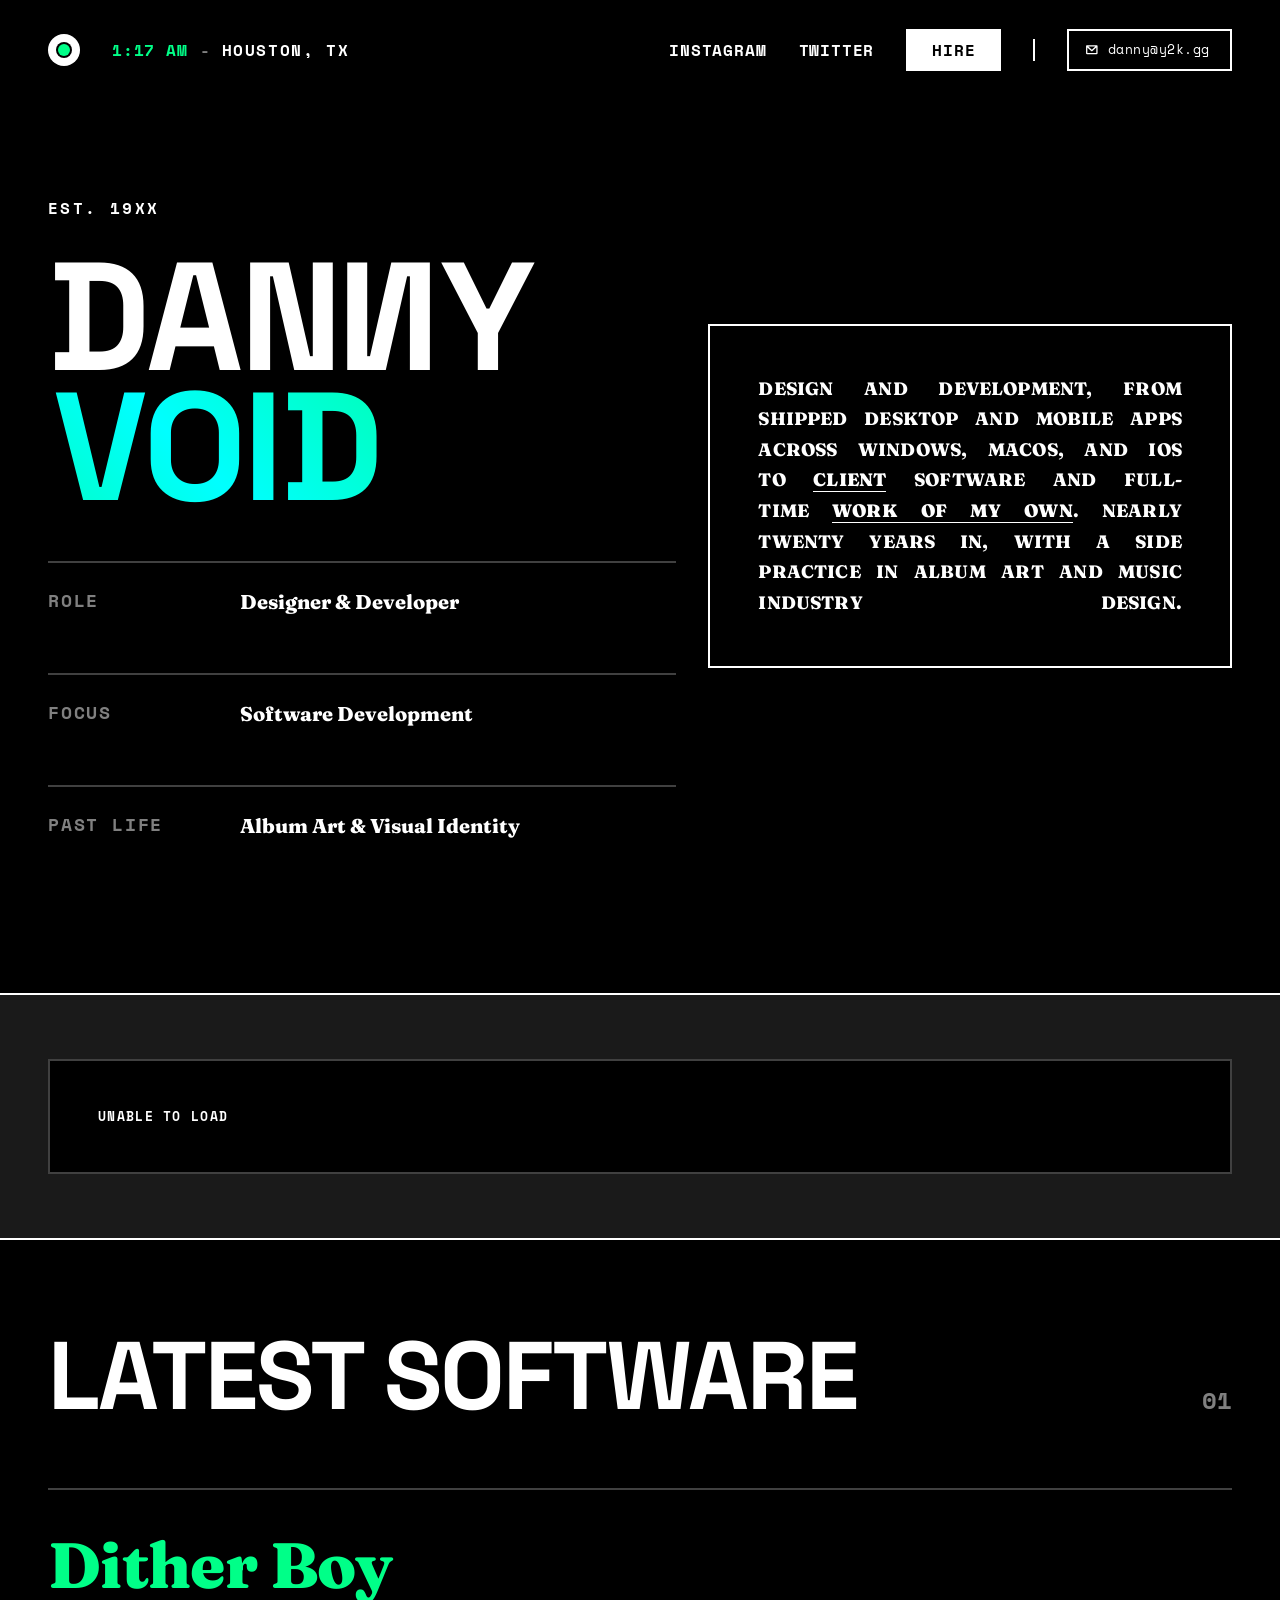
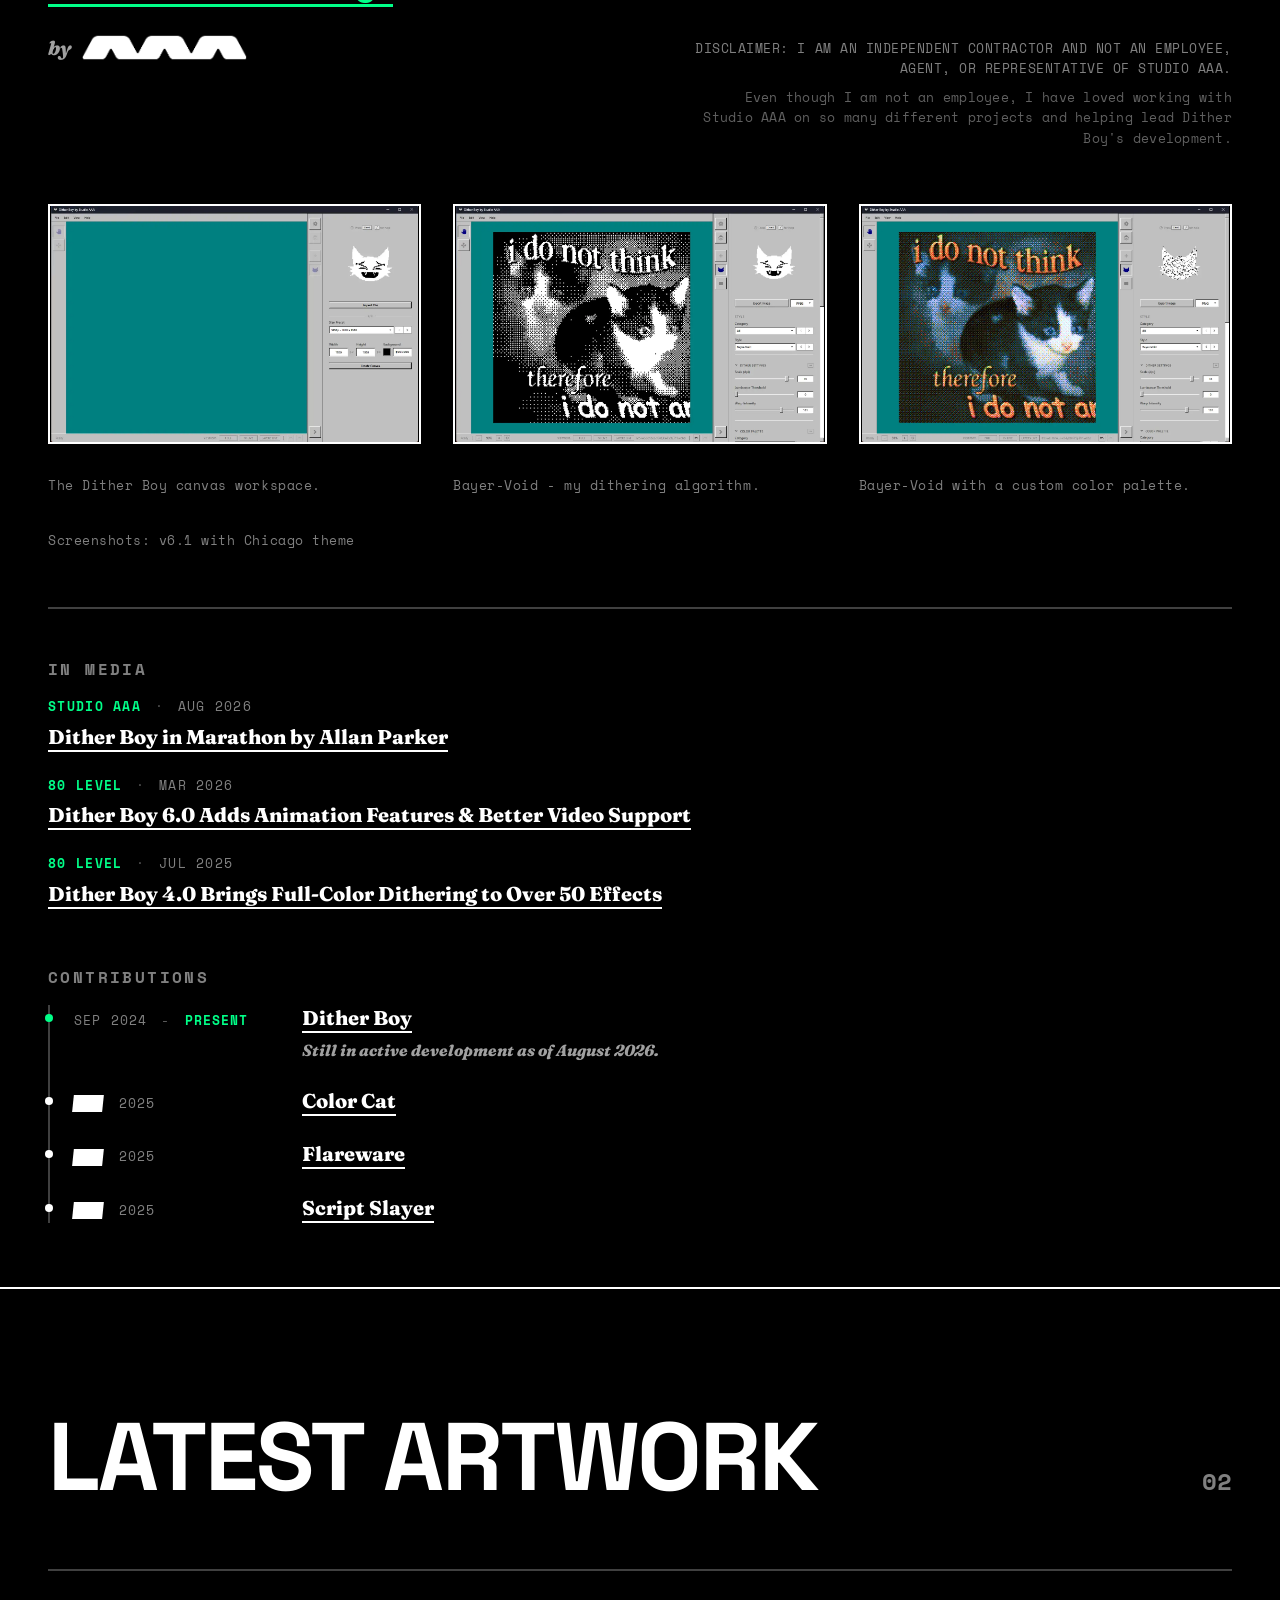
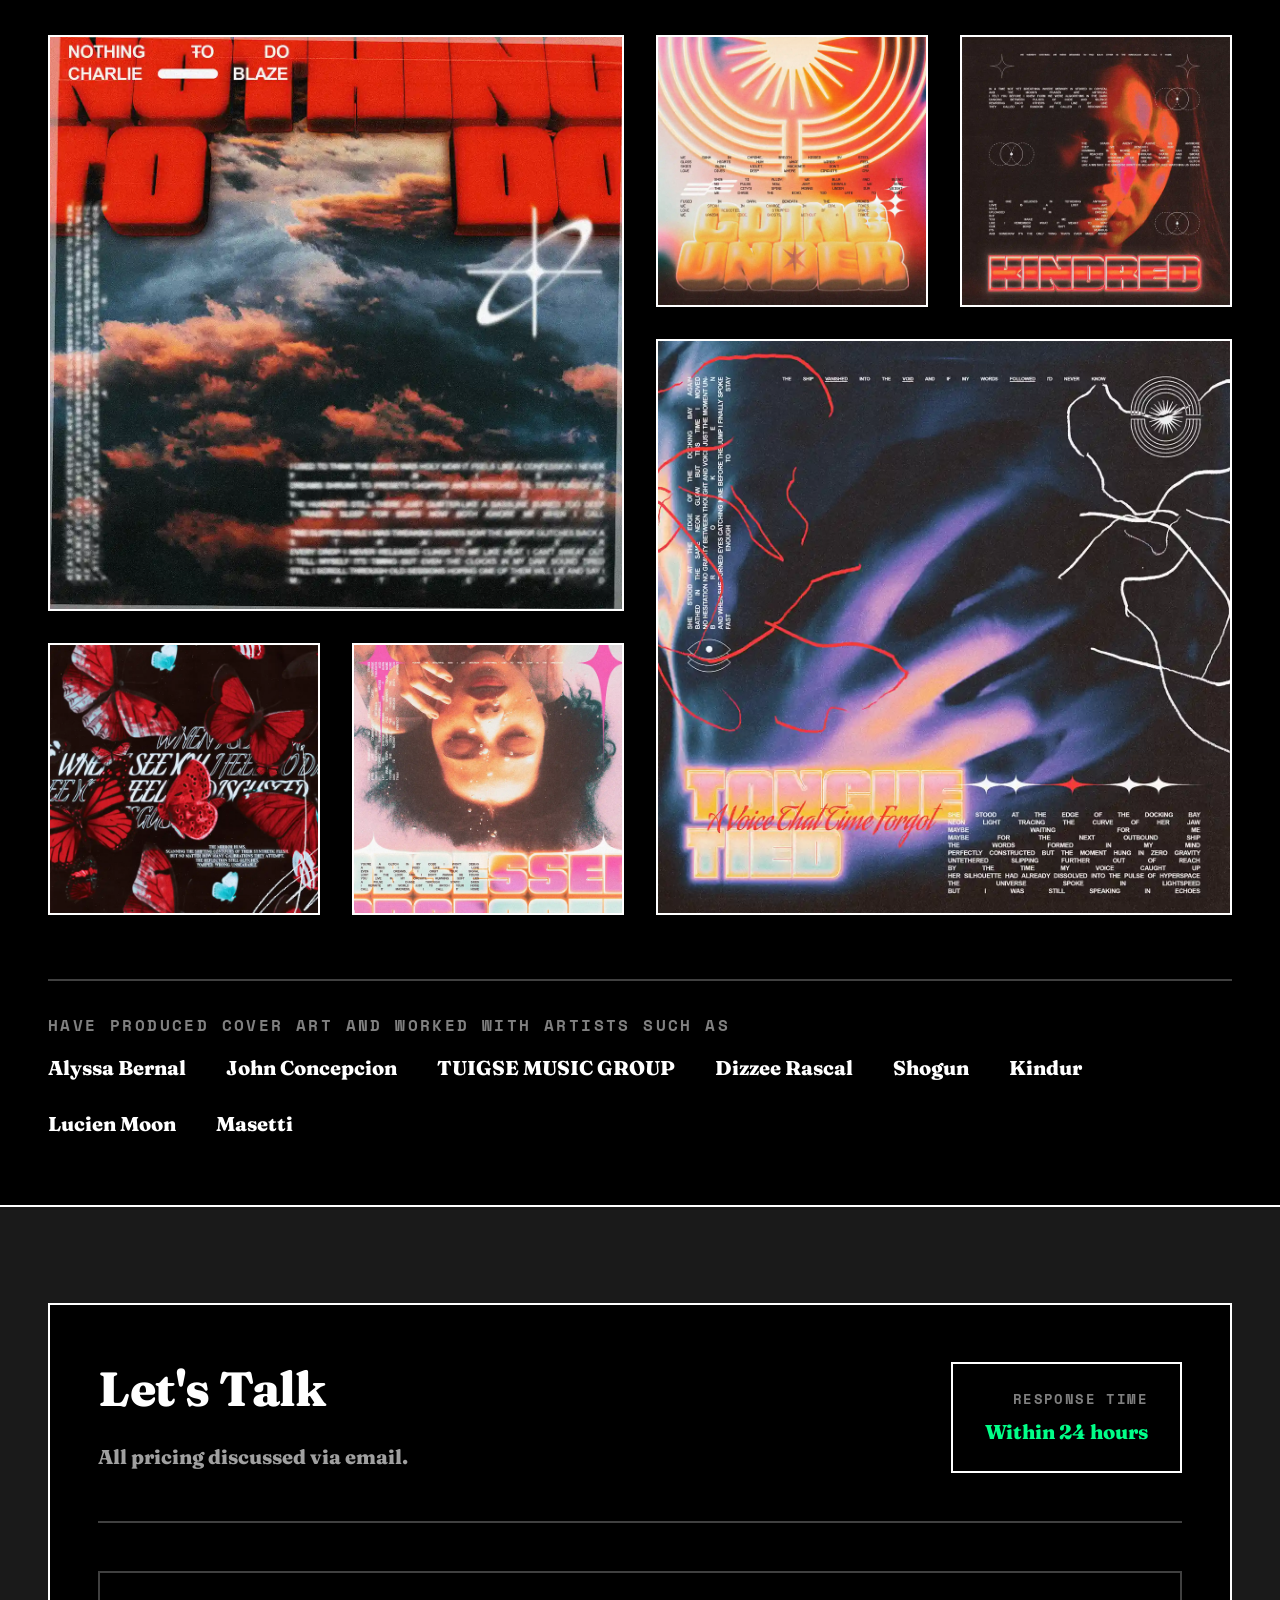
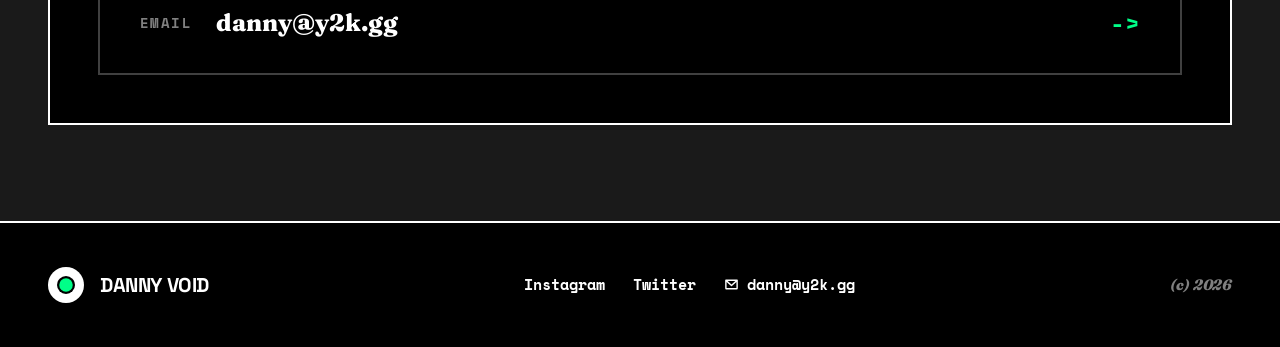
==== index.html @ 4f164a96 "Sync sanitized mirror from dannyvoid.com [974d974]" ====
<!DOCTYPE html><html lang="en"><head><meta charset="utf-8"/><meta http-equiv="X-UA-Compatible" content="IE=edge"/><meta name="viewport" content="width=device-width,initial-scale=1"/><script>setTimeout(function(){var e=document.querySelector(".loading-screen");e&&!e.classList.contains("loaded")&&(e.classList.add("loaded"),document.documentElement.style.scrollBehavior="smooth",setTimeout(function(){e.style.display="none"},500))},1e3)</script><title>Danny Void - Designer & Developer</title><meta name="description" content="Designer and developer with more than fifteen years of experience. Software, album art, and music industry design."><meta property="og:title" content="Danny Void - Designer & Developer"/><meta property="og:description" content="Designer and developer with more than fifteen years of experience. Software, album art, and music industry design."/><meta property="og:image" content="https://dannyvoid.com/images/5fa866a9e1f169ac75fad449_Untitled-2-p-800.webp"/><meta property="og:type" content="website"/><meta property="og:url" content="https://dannyvoid.com/"/><meta name="twitter:card" content="summary_large_image"/><meta property="twitter:title" content="Danny Void - Designer & Developer"/><meta property="twitter:description" content="Designer and developer with more than fifteen years of experience. Software, album art, and music industry design."/><meta property="twitter:image" content="https://dannyvoid.com/images/5fa866a9e1f169ac75fad449_Untitled-2-p-800.webp"/><link rel="canonical" href="https://dannyvoid.com/"><link rel="preload" href="assets/css/fonts.css?v=4" as="style"><link rel="preload" href="assets/css/magazine-style.css?v=200" as="style"><link rel="preload" href="assets/fonts/inter/inter-v20-latin-regular.woff2" as="font" type="font/woff2" crossorigin><link rel="preload" href="assets/fonts/space-grotesk/space-grotesk-v22-latin-700.woff2" as="font" type="font/woff2" crossorigin><link rel="preload" href="https://ajax.googleapis.com/ajax/libs/jquery/3.6.0/jquery.min.js" as="script"><link rel="stylesheet" href="assets/css/fonts.css?v=4" type="text/css"/><link rel="stylesheet" href="assets/css/magazine-style.css?v=200" type="text/css"/><link rel="shortcut icon" href="assets/branding/favicon.webp" type="image/x-icon"/><link rel="apple-touch-icon" href="assets/branding/favicon_webclip.webp"/></head><body><div class="loading-screen"><canvas class="loading-dither" aria-hidden="true"></canvas><div class="loading-content"><div class="loading-backdrop" aria-hidden="true"></div><canvas class="loading-panel-dither" aria-hidden="true"></canvas><div class="loading-inner"><div class="loading-logo"><svg width="60" height="60" viewBox="0 0 32 32" fill="none"><circle cx="16" cy="16" r="16" fill="white"/><circle cx="16" cy="16" r="8" fill="black"/><circle cx="16" cy="16" r="6" fill="#00ff88"/></svg></div><div class="loading-bar"><div class="loading-progress"></div></div></div></div></div><header class="masthead"><div class="masthead-inner"><div class="logo-section"><div class="logo-mark"><svg width="32" height="32" viewBox="0 0 32 32" fill="none"><circle cx="16" cy="16" r="16" fill="currentColor"/><circle cx="16" cy="16" r="8" fill="black"/><circle cx="16" cy="16" r="6" fill="#00ff88"/></svg></div><div class="local-time"><span class="time-display" id="houston-time">--:--</span> <span class="time-separator">-</span> <span class="time-label">Houston, TX</span></div></div><nav class="main-nav"><a href="https://instagram.com/danny.void" target="_blank" rel="noopener" data-sound-hover>Instagram</a> <a href="https://twitter.com/dannyvoid" target="_blank" rel="noopener" data-sound-hover>Twitter</a> <a href="#hire" class="hire-link" data-sound-hover data-cursor="SCROLL">Hire</a> <span class="nav-divider" aria-hidden="true"></span> <button type="button" class="nav-email" data-copy-email="danny@y2k.gg" data-sound-hover data-cursor="COPY" aria-label="Copy email address danny@y2k.gg" title="Click to copy"><svg class="nav-email-icon" xmlns="http://www.w3.org/2000/svg" viewBox="0 0 256 256" fill="currentColor" aria-hidden="true" focusable="false"><path d="M224,44H32A12,12,0,0,0,20,56V192a20,20,0,0,0,20,20H216a20,20,0,0,0,20-20V56A12,12,0,0,0,224,44ZM193.15,68,128,127.72,62.85,68ZM44,188V83.28l75.89,69.57a12,12,0,0,0,16.22,0L212,83.28V188Z"/></svg> <span>danny@y2k.gg</span></button></nav></div></header><section class="hero-section"><div class="hero-grid"><div class="hero-content"><div class="eyebrow">Est. 19XX</div><h1 class="hero-title"><span class="title-line" aria-label="Danny"><span class="title-char" aria-hidden="true">D</span><span class="title-char" aria-hidden="true">a</span><span class="title-char" aria-hidden="true">n</span><span class="title-char title-char--flip" aria-hidden="true">n</span><span class="title-char" aria-hidden="true">y</span> </span><span class="title-line accent" data-text="Void">Void</span></h1><div class="hero-meta"><div class="meta-item"><span class="meta-label">Role</span> <span class="meta-value">Designer & Developer</span></div><div class="meta-item"><span class="meta-label">Focus</span> <span class="meta-value">Software Development</span></div><div class="meta-item"><span class="meta-label">Past Life</span> <span class="meta-value">Album Art & Visual Identity</span></div></div></div><div class="hero-statement"><div class="statement-border"><p class="statement-text">Design and development, from shipped desktop and mobile apps across Windows, macOS, and iOS to <a href="https://ditherboy.com" target="_blank" rel="noopener" data-sound-hover data-cursor="VIEW">client</a> software and full-time <a href="https://www.instagram.com/danny.void/" target="_blank" rel="noopener" data-sound-hover data-cursor="VIEW">work of my own</a>. Nearly twenty years in, with a side practice in album art and music industry design.</p></div></div></div></section><section class="widget-section"><div class="widget-container"><div id="now-playing" class="now-playing-widget" aria-busy="true" aria-label="Loading now playing"><div class="now-playing-card now-playing-skeleton" aria-hidden="true"><div class="now-playing-card-bg"><div class="now-playing-card-bg-wash now-playing-skeleton-wash"></div></div><div class="now-playing-artwork now-playing-skeleton-art"></div><div class="now-playing-content"><div class="now-playing-main"><div class="now-playing-status"><span class="now-playing-skeleton-line now-playing-skeleton-status"></span></div><div class="now-playing-track"><div class="now-playing-skeleton-line now-playing-skeleton-title"></div><div class="now-playing-skeleton-line now-playing-skeleton-meta"></div></div></div></div></div></div></div></section><section class="focus-section"><canvas class="focus-dither-wash" aria-hidden="true"></canvas><div class="focus-container"><div class="section-header"><h2 class="section-title">Latest Software</h2><span class="section-number">01</span></div><div class="section-divider"></div><div class="focus-content"><h2 class="focus-title"><a href="https://ditherboy.com" target="_blank" rel="noopener" data-sound-hover>Dither Boy</a></h2><div class="focus-meta"><span class="focus-meta-by">by <a href="https://studioaaa.com" target="_blank" rel="noopener" class="focus-meta-logo" data-sound-hover><img src="assets/studio-aaa/branding.webp" alt="StudioAAA" width="340" height="50" loading="lazy" decoding="async"/></a></span><p class="focus-product-disclaimer"><span class="focus-product-disclaimer-legal">Disclaimer: I am an independent contractor and not an employee, agent, or representative of Studio AAA.</span> <span class="focus-product-disclaimer-note">Even though I am not an employee, I have loved working with Studio AAA on so many different projects and helping lead Dither Boy's development.</span></p></div><div class="focus-product-grid"><a href="#" class="portfolio-item focus-product-item fade-in" data-lightbox="gallery" data-sound-hover><div class="portfolio-item-media"><img src="assets/dither-boy/db_canvas.webp" alt="Dither Boy - Canvas" width="1385" height="890" loading="lazy" crossorigin="anonymous" decoding="async"/><canvas class="portfolio-dither-canvas" aria-hidden="true"></canvas></div></a><a href="#" class="portfolio-item focus-product-item fade-in" data-lightbox="gallery" data-sound-hover><div class="portfolio-item-media"><img src="assets/dither-boy/db_bayer-void.webp" alt="Dither Boy - Bayer Void" width="1385" height="890" loading="lazy" crossorigin="anonymous" decoding="async"/><canvas class="portfolio-dither-canvas" aria-hidden="true"></canvas></div></a><a href="#" class="portfolio-item focus-product-item fade-in" data-lightbox="gallery" data-sound-hover><div class="portfolio-item-media"><img src="assets/dither-boy/db_bayer-void-color.webp" alt="Dither Boy - Bayer Void Color" width="1383" height="890" loading="lazy" crossorigin="anonymous" decoding="async"/><canvas class="portfolio-dither-canvas" aria-hidden="true"></canvas></div></a></div><div class="focus-product-captions"><p class="focus-product-caption">The Dither Boy canvas workspace.</p><p class="focus-product-caption">Bayer-Void - my dithering algorithm.</p><p class="focus-product-caption">Bayer-Void with a custom color palette.</p></div><p class="focus-product-version">Screenshots: v6.1 with Chicago theme</p><div class="section-divider"></div><div class="media-section"><div class="media-label">In Media</div><div class="media-list"><a href="https://studioaaa.com/dither-boy-in-marathon-by-allan-parker/" target="_blank" rel="noopener" class="media-item" data-sound-hover data-cursor="READ"><span class="media-meta"><span class="media-outlet">Studio AAA</span> <span class="media-date">Aug 2026</span> </span><span class="media-title">Dither Boy in Marathon by Allan Parker</span> </a><a href="https://80.lv/articles/dither-boy-6-0-adds-animation-features-better-video-support" target="_blank" rel="noopener" class="media-item" data-sound-hover data-cursor="READ"><span class="media-meta"><span class="media-outlet">80 Level</span> <span class="media-date">Mar 2026</span> </span><span class="media-title">Dither Boy 6.0 Adds Animation Features &amp; Better Video Support</span> </a><a href="https://80.lv/articles/dither-boy-4-0-brings-full-color-dithering-to-over-50-effects" target="_blank" rel="noopener" class="media-item" data-sound-hover data-cursor="READ"><span class="media-meta"><span class="media-outlet">80 Level</span> <span class="media-date">Jul 2025</span> </span><span class="media-title">Dither Boy 4.0 Brings Full-Color Dithering to Over 50 Effects</span></a></div></div><div class="project-timeline"><div class="timeline-label">Contributions</div><ol class="timeline-list"><li class="timeline-item is-ongoing"><div class="timeline-when"><time datetime="2024-09">Sep 2024</time> <span class="timeline-when-sep" aria-hidden="true">-</span> <span class="timeline-when-end">Present</span></div><div class="timeline-body"><a href="https://ditherboy.com" target="_blank" rel="noopener" class="timeline-title" data-sound-hover data-cursor="VIEW">Dither Boy</a><p class="timeline-note">Still in active development as of August 2026.</p></div></li><li class="timeline-item"><div class="timeline-when"><time datetime="2025-03" aria-label="2025, month redacted"><span class="timeline-censor" aria-hidden="true">Mar</span> <span class="timeline-year">2025</span></time></div><div class="timeline-body"><a href="https://studioaaa.com/introducing-color-cat/" target="_blank" rel="noopener" class="timeline-title" data-sound-hover data-cursor="VIEW">Color Cat</a></div></li><li class="timeline-item"><div class="timeline-when"><time datetime="2025-07" aria-label="2025, month redacted"><span class="timeline-censor" aria-hidden="true">Jul</span> <span class="timeline-year">2025</span></time></div><div class="timeline-body"><a href="https://studioaaa.com/product/flareware/" target="_blank" rel="noopener" class="timeline-title" data-sound-hover data-cursor="VIEW">Flareware</a></div></li><li class="timeline-item"><div class="timeline-when"><time datetime="2025-11" aria-label="2025, month redacted"><span class="timeline-censor" aria-hidden="true">Nov</span> <span class="timeline-year">2025</span></time></div><div class="timeline-body"><a href="https://studioaaa.com/script-slayer/" target="_blank" rel="noopener" class="timeline-title" data-sound-hover data-cursor="VIEW">Script Slayer</a></div></li></ol></div></div></div></section><section class="portfolio-section"><div class="section-header"><h2 class="section-title">Latest Artwork</h2><span class="section-number">02</span></div><div class="section-divider"></div><div class="portfolio-grid" id="portfolio-grid"></div><div class="section-divider"></div><div class="contributions-section"><div class="contributions-label">Have produced cover art and worked with artists such as</div><div class="contributions-list"><span class="contribution-item">Alyssa Bernal</span> <span class="contribution-item">John Concepcion</span> <span class="contribution-item">TUIGSE MUSIC GROUP</span> <span class="contribution-item">Dizzee Rascal</span> <span class="contribution-item">Shogun</span> <span class="contribution-item">Kindur</span> <span class="contribution-item">Lucien Moon</span> <span class="contribution-item">Masetti</span></div></div></section><section id="hire" class="hire-section"><div class="hire-grid"><div class="hire-card contact-card"><div class="contact-header"><div class="contact-intro"><h3 class="card-title">Let's Talk</h3><p class="contact-lead">All pricing discussed via email.</p></div><div class="contact-badge"><span class="badge-label">Response Time</span> <span class="badge-value">Within 24 hours</span></div></div><div class="contact-tiles"><a href="mailto:danny@y2k.gg" class="contact-tile" data-sound-hover data-cursor="EMAIL"><span class="tile-label">Email</span> <span class="tile-value">danny@y2k.gg</span> <span class="tile-action">-&gt;</span></a></div></div></div></section><footer class="site-footer"><div class="footer-inner"><div class="footer-brand"><div class="footer-logo" aria-hidden="true"><svg width="40" height="40" viewBox="0 0 32 32" fill="none"><circle cx="16" cy="16" r="16" fill="white"/><circle cx="16" cy="16" r="8" fill="black"/><circle cx="16" cy="16" r="6" fill="#00ff88"/></svg></div><span class="footer-name">Danny Void</span></div><nav class="footer-links" aria-label="Footer"><a href="https://instagram.com/danny.void" target="_blank" rel="noopener" data-sound-hover>Instagram</a> <a href="https://twitter.com/dannyvoid" target="_blank" rel="noopener" data-sound-hover>Twitter</a> <button type="button" class="nav-email footer-email" data-copy-email="danny@y2k.gg" data-sound-hover data-cursor="COPY" aria-label="Copy email address danny@y2k.gg" title="Click to copy"><svg class="nav-email-icon" xmlns="http://www.w3.org/2000/svg" viewBox="0 0 256 256" fill="currentColor" aria-hidden="true" focusable="false"><path d="M224,44H32A12,12,0,0,0,20,56V192a20,20,0,0,0,20,20H216a20,20,0,0,0,20-20V56A12,12,0,0,0,224,44ZM193.15,68,128,127.72,62.85,68ZM44,188V83.28l75.89,69.57a12,12,0,0,0,16.22,0L212,83.28V188Z"/></svg> <span>danny@y2k.gg</span></button></nav><p class="footer-copyright">(c) 2026</p></div></footer><script data-cfasync="false" src="https://ajax.googleapis.com/ajax/libs/jquery/3.6.0/jquery.min.js" defer="defer"></script><script type="module" data-cfasync="false" src="assets/js/now-playing/main.js?v=20"></script><script data-cfasync="false" src="assets/js/magazine-interactions.js?v=120" defer="defer"></script><script data-goatcounter="https://galadriel.dannyvoid.com/count" async src="https://galadriel.dannyvoid.com/count.js"></script></body></html>
---- assets/css/fonts.css ----
/* Self-hosted latin subsets (replaces fonts.googleapis.com / fonts.gstatic.com) */

/* Space Grotesk */
@font-face {
  font-family: 'Space Grotesk';
  font-style: normal;
  font-weight: 400;
  font-display: swap;
  src: url('../fonts/space-grotesk/space-grotesk-v22-latin-regular.woff2') format('woff2');
}
@font-face {
  font-family: 'Space Grotesk';
  font-style: normal;
  font-weight: 500;
  font-display: swap;
  src: url('../fonts/space-grotesk/space-grotesk-v22-latin-500.woff2') format('woff2');
}
@font-face {
  font-family: 'Space Grotesk';
  font-style: normal;
  font-weight: 600;
  font-display: swap;
  src: url('../fonts/space-grotesk/space-grotesk-v22-latin-600.woff2') format('woff2');
}
@font-face {
  font-family: 'Space Grotesk';
  font-style: normal;
  font-weight: 700;
  font-display: swap;
  src: url('../fonts/space-grotesk/space-grotesk-v22-latin-700.woff2') format('woff2');
}

/* Inter */
@font-face {
  font-family: 'Inter';
  font-style: normal;
  font-weight: 400;
  font-display: swap;
  src: url('../fonts/inter/inter-v20-latin-regular.woff2') format('woff2');
}
@font-face {
  font-family: 'Inter';
  font-style: normal;
  font-weight: 500;
  font-display: swap;
  src: url('../fonts/inter/inter-v20-latin-500.woff2') format('woff2');
}
@font-face {
  font-family: 'Inter';
  font-style: normal;
  font-weight: 600;
  font-display: swap;
  src: url('../fonts/inter/inter-v20-latin-600.woff2') format('woff2');
}
@font-face {
  font-family: 'Inter';
  font-style: normal;
  font-weight: 700;
  font-display: swap;
  src: url('../fonts/inter/inter-v20-latin-700.woff2') format('woff2');
}

/* Space Mono */
@font-face {
  font-family: 'Space Mono';
  font-style: normal;
  font-weight: 400;
  font-display: swap;
  src: url('../fonts/space-mono/space-mono-v17-latin-regular.woff2') format('woff2');
}
@font-face {
  font-family: 'Space Mono';
  font-style: normal;
  font-weight: 700;
  font-display: swap;
  src: url('../fonts/space-mono/space-mono-v17-latin-700.woff2') format('woff2');
}

/* Fraunces */
@font-face {
  font-family: 'Fraunces';
  font-style: normal;
  font-weight: 800;
  font-display: swap;
  src: url('../fonts/fraunces/fraunces-v38-latin-800.woff2') format('woff2');
}
@font-face {
  font-family: 'Fraunces';
  font-style: italic;
  font-weight: 800;
  font-display: swap;
  src: url('../fonts/fraunces/fraunces-v38-latin-800italic.woff2') format('woff2');
}
@font-face {
  font-family: 'Fraunces';
  font-style: normal;
  font-weight: 900;
  font-display: swap;
  src: url('../fonts/fraunces/fraunces-v38-latin-900.woff2') format('woff2');
}
---- assets/css/magazine-style.css ----
/* ============================================
   RESET & BASE
   ============================================ */

* {
  margin: 0;
  padding: 0;
  box-sizing: border-box;
}

:root {
  --color-black: #000000;
  --color-white: #FFFFFF;
  --color-accent: #00ff88;
  --color-gray-100: #1a1a1a;
  --color-gray-200: #2a2a2a;
  --color-gray-300: #404040;
  --color-gray-400: #606060;
  --color-gray-500: #808080;
  --color-gray-600: #a0a0a0;
  --color-gray-800: #d0d0d0;
  
  --font-display: 'Space Grotesk', -apple-system, BlinkMacSystemFont, sans-serif;
  --font-body: 'Inter', -apple-system, BlinkMacSystemFont, sans-serif;
  --font-serif: 'Fraunces', Georgia, 'Times New Roman', serif;
  --font-serif-weight: 800;
  --font-mono: 'Space Mono', 'Courier New', monospace;
  
  --border-weight: 2px;
  --grid-gap: 2rem;
}

html {
  font-size: 16px;
  -webkit-font-smoothing: antialiased;
  -moz-osx-font-smoothing: grayscale;
}

body {
  font-family: var(--font-body);
  background: var(--color-black);
  color: var(--color-white);
  line-height: 1.5;
  overflow-x: hidden;
}

::selection {
  background: var(--color-accent);
  color: var(--color-black);
}

a {
  color: var(--color-white);
  text-decoration: none;
  border-bottom: 1px solid var(--color-white);
  transition: all 0.2s ease;
}

a:hover {
  border-bottom-color: var(--color-accent);
  color: var(--color-accent);
}

img {
  max-width: 100%;
  display: block;
  height: auto;
}

/* ============================================
   LOADING SCREEN
   ============================================ */

.loading-screen {
  position: fixed;
  top: 0;
  left: 0;
  right: 0;
  bottom: 0;
  background: var(--color-black);
  z-index: 9999;
  display: flex;
  align-items: center;
  justify-content: center;
  opacity: 1;
  transition: opacity 0.5s ease;
}

.loading-screen.loaded {
  opacity: 0;
  pointer-events: none;
}

.loading-dither {
  position: absolute;
  inset: 0;
  width: 100%;
  height: 100%;
  pointer-events: none;
  image-rendering: pixelated;
  image-rendering: crisp-edges;
  opacity: 0.55;
  mix-blend-mode: screen;
}

.loading-screen.loaded .loading-dither {
  opacity: 0;
  transition: opacity 0.45s ease;
}

.loading-content {
  position: relative;
  z-index: 1;
  display: flex;
  align-items: center;
  justify-content: center;
  padding: 2.5rem 3rem;
  background: transparent;
  overflow: visible;
}

@media (prefers-reduced-motion: reduce) {
  .loading-content {
    background: #000;
  }
}

.loading-backdrop {
  position: absolute;
  inset: 12px;
  background: #000;
  z-index: 0;
}

.loading-panel-dither {
  position: absolute;
  inset: 0;
  width: 100%;
  height: 100%;
  pointer-events: none;
  z-index: 1;
  image-rendering: pixelated;
  image-rendering: crisp-edges;
}

.loading-inner {
  position: relative;
  z-index: 2;
  display: flex;
  flex-direction: column;
  align-items: center;
  justify-content: center;
  gap: 1.5rem;
}

.loading-logo {
  display: flex;
  animation: logoFloat 2s ease-in-out infinite;
}

.loading-bar {
  position: relative;
  z-index: 2;
  width: 200px;
  height: 3px;
  background: var(--color-gray-300);
  overflow: hidden;
}

@keyframes logoFloat {
  0%, 100% { transform: translateY(0); }
  50% { transform: translateY(-10px); }
}


.loading-progress {
  position: absolute;
  top: 0;
  left: 0;
  height: 100%;
  background: var(--color-accent);
  width: 0;
  animation: loadProgress 1.5s ease-in-out forwards;
}

@keyframes loadProgress {
  0% { width: 0; }
  100% { width: 100%; }
}

/* ============================================
   MASTHEAD / HEADER
   ============================================ */

.masthead {
  position: sticky;
  top: 0;
  z-index: 1000;
  background: rgba(0, 0, 0, 0.38);
  backdrop-filter: blur(28px) saturate(1.55) brightness(1.35);
  -webkit-backdrop-filter: blur(28px) saturate(1.55) brightness(1.35);
  border-bottom: none;
  padding: 1.8rem 3rem;
}

/* Soft exit: same glass as the bar, masked only on this short strip
   so the main masthead stays one uniform blur (no horizon line). */
.masthead::after {
  content: "";
  position: absolute;
  left: 0;
  right: 0;
  top: calc(100% - 1px);
  height: 3rem;
  background: rgba(0, 0, 0, 0.38);
  backdrop-filter: blur(28px) saturate(1.55) brightness(1.35);
  -webkit-backdrop-filter: blur(28px) saturate(1.55) brightness(1.35);
  mask-image: linear-gradient(
    to bottom,
    #000 0%,
    rgba(0, 0, 0, 0.65) 40%,
    rgba(0, 0, 0, 0.25) 72%,
    transparent 100%
  );
  -webkit-mask-image: linear-gradient(
    to bottom,
    #000 0%,
    rgba(0, 0, 0, 0.65) 40%,
    rgba(0, 0, 0, 0.25) 72%,
    transparent 100%
  );
  pointer-events: none;
}

.masthead-inner {
  position: relative;
  z-index: 1;
  display: flex;
  align-items: center;
  justify-content: space-between;
  max-width: 1800px;
  margin: 0 auto;
}

.logo-section {
  display: flex;
  align-items: center;
  gap: 2rem;
  flex-shrink: 0;
}

.logo-mark {
  color: var(--color-white);
  display: flex;
  align-items: center;
  transition: all 0.2s ease;
}

.logo-mark:hover {
  transform: scale(1.05);
}

.local-time {
  display: flex;
  align-items: baseline;
  font-family: var(--font-mono);
  gap: 0.75rem;
  white-space: nowrap;
  flex-shrink: 0;
}

.time-display {
  font-size: 1rem;
  font-weight: 700;
  color: var(--color-accent);
  letter-spacing: 0.05em;
  white-space: nowrap;
}

.time-separator {
  font-size: 1rem;
  font-weight: 700;
  color: var(--color-gray-500);
}

.time-label {
  font-size: 1rem;
  text-transform: uppercase;
  letter-spacing: 0.1em;
  color: var(--color-white);
  font-weight: 700;
  white-space: nowrap;
}

.main-nav {
  display: flex;
  gap: 2rem;
  align-items: center;
  font-family: var(--font-mono);
  font-size: 1rem;
  text-transform: uppercase;
  letter-spacing: 0.05em;
  flex-shrink: 0;
}

.main-nav a {
  border: none;
  font-weight: 700;
  transition: all 0.2s ease;
}

.main-nav a:hover {
  color: var(--color-accent);
}

.nav-divider {
  display: block;
  width: 2px;
  height: 1.35rem;
  background: var(--color-white);
  flex-shrink: 0;
}

.nav-email {
  appearance: none;
  display: inline-flex;
  align-items: center;
  gap: 0.55rem;
  background: var(--color-black);
  border: var(--border-weight) solid var(--color-white);
  padding: 0 1.25rem 0 1rem;
  margin: 0;
  color: var(--color-white);
  font-family: inherit;
  font-size: inherit;
  font-weight: 700;
  letter-spacing: inherit;
  text-transform: none;
  line-height: 1;
  cursor: pointer;
  user-select: text;
  -webkit-user-select: text;
  transition: color 0.2s ease, border-color 0.2s ease, background-color 0.2s ease;
}

.nav-email-icon {
  width: 1.05em;
  height: 1.05em;
  flex-shrink: 0;
  display: block;
}

.main-nav .hire-link,
.main-nav .nav-email {
  box-sizing: border-box;
  display: inline-flex;
  align-items: center;
  height: 2.625rem;
  padding-top: 0;
  padding-bottom: 0;
  line-height: 1;
}

.main-nav .nav-email {
  font-family: var(--font-mono);
  font-size: 0.8125rem;
  font-weight: 400;
  letter-spacing: 0.04em;
  text-transform: none;
}

.nav-email:hover,
.nav-email.is-copied {
  color: var(--color-accent);
  border-color: var(--color-accent);
}

.nav-email:focus-visible {
  outline: 2px solid var(--color-accent);
  outline-offset: 4px;
}

.hire-link {
  background: var(--color-white);
  color: var(--color-black) !important;
  padding: 0 1.5rem;
  border: var(--border-weight) solid var(--color-white) !important;
  transition: all 0.2s ease;
}

.hire-link:hover {
  background: var(--color-accent);
  color: var(--color-black) !important;
  border-color: var(--color-accent) !important;
}

/* Sound Toggle Button */
.sound-toggle {
  background: transparent;
  border: var(--border-weight) solid var(--color-white);
  color: var(--color-white);
  padding: 0.5rem;
  cursor: pointer;
  display: flex;
  align-items: center;
  justify-content: center;
  transition: all 0.2s ease;
  position: relative;
  width: 36px;
  height: 36px;
  border-radius: 2px;
}

.sound-toggle:hover {
  border-color: var(--color-accent);
  color: var(--color-accent);
}

.sound-toggle .sound-icon {
  position: absolute;
  top: 50%;
  left: 50%;
  transform: translate(-50%, -50%);
  transition: opacity 0.2s ease;
}

.sound-toggle.sound-disabled .sound-off {
  opacity: 1;
}

.sound-toggle.sound-disabled .sound-on {
  opacity: 0;
}

.sound-toggle.sound-enabled .sound-off {
  opacity: 0;
}

.sound-toggle.sound-enabled .sound-on {
  opacity: 1;
}

.sound-toggle.sound-enabled {
  background: var(--color-accent);
  color: var(--color-black);
  border-color: var(--color-accent);
}

.sound-toggle.sound-enabled:hover {
  background: var(--color-white);
  color: var(--color-black);
  border-color: var(--color-white);
}

/* ============================================
   HERO SECTION
   ============================================ */

.hero-section {
  position: relative;
  z-index: 1;
  overflow: hidden;
  padding: 6rem 3rem 8rem;
  /* Divider lives on .widget-section border-top so the cast shadow can't cover it */
  border-bottom: none;
}

.hero-grid {
  position: relative;
  z-index: 1;
  max-width: 1800px;
  margin: 0 auto;
  display: grid;
  grid-template-columns: 1.2fr 1fr;
  gap: var(--grid-gap);
  align-items: start;
}

.eyebrow {
  font-family: var(--font-mono);
  font-size: 1rem;
  text-transform: uppercase;
  letter-spacing: 0.15em;
  margin-bottom: 2rem;
  font-weight: 700;
}

.hero-title {
  font-family: var(--font-display);
  font-size: clamp(4rem, 12vw, 12rem);
  line-height: 0.85;
  font-weight: 700;
  letter-spacing: -0.02em;
  margin-bottom: 3rem;
  text-transform: uppercase;
  position: relative;
  display: flex;
  flex-direction: column;
  align-items: stretch;
  width: fit-content;
  max-width: 100%;
}

.title-line {
  display: block;
  opacity: 0;
  animation: titleReveal 0.8s cubic-bezier(0.16, 1, 0.3, 1) forwards;
  transform: translateY(20px);
  width: fit-content;
}

.title-line:nth-child(1) {
  animation-delay: 0.2s;
  width: max-content;
}

.title-line:nth-child(2) {
  animation-delay: 0.4s;
}

@keyframes titleReveal {
  to {
    opacity: 1;
    transform: translateY(0);
  }
}

.title-line.accent {
  color: var(--color-accent);
  background: linear-gradient(
    45deg,
    var(--color-accent),
    #00ffff,
    var(--color-accent),
    #00ff88
  );
  background-size: 300% 300%;
  background-clip: text;
  -webkit-background-clip: text;
  -webkit-text-fill-color: transparent;
  animation: titleReveal 0.8s cubic-bezier(0.16, 1, 0.3, 1) forwards,
             gradientShift 8s ease-in-out infinite;
  animation-delay: 0.4s, 1.2s;
  position: relative;
  cursor: pointer;
  transition: all 0.3s ease;
  /* Optical align: V has less left side-bearing than D in Space Grotesk */
  padding-left: 0.03em;
}

.title-char--flip {
  display: inline-block;
  transform: scaleX(-1);
}
@keyframes gradientShift {
  0%, 100% {
    background-position: 0% 50%;
  }
  50% {
    background-position: 100% 50%;
  }
}


@keyframes glitchShift {
  0%, 100% {
    transform: translateY(0);
  }
  20% {
    transform: translate(-2px, 2px);
  }
  40% {
    transform: translate(2px, -2px);
  }
  60% {
    transform: translate(-2px, -2px);
  }
  80% {
    transform: translate(2px, 2px);
  }
}

.title-line.accent::before,
.title-line.accent::after {
  content: attr(data-text);
  position: absolute;
  left: 0;
  top: 0;
  width: 100%;
  height: 100%;
  opacity: 0;
  pointer-events: none;
  -webkit-background-clip: text;
  background-clip: text;
}

.title-line.accent:hover::before,
.title-line.accent:hover::after {
  opacity: 0;
  animation: none;
}

@keyframes glitchBefore {
  0%, 100% {
    transform: translate(0);
  }
  33% {
    transform: translate(-3px, 2px);
  }
  66% {
    transform: translate(3px, -2px);
  }
}

@keyframes glitchAfter {
  0%, 100% {
    transform: translate(0);
  }
  33% {
    transform: translate(2px, -2px);
  }
  66% {
    transform: translate(-2px, 2px);
  }
}

.hero-meta {
  display: flex;
  flex-direction: column;
  gap: 2rem;
  font-family: var(--font-mono);
  font-size: 1.125rem;
}

.meta-item {
  display: grid;
  grid-template-columns: 160px 1fr;
  gap: 2rem;
  padding: 1.5rem 0;
  border-top: 2px solid var(--color-gray-300);
  transition: all 0.2s ease;
}

.meta-item:hover {
  border-top-color: var(--color-accent);
}

.meta-label {
  text-transform: uppercase;
  letter-spacing: 0.1em;
  font-weight: 700;
  color: var(--color-gray-500);
}

.meta-value {
  font-family: var(--font-serif);
  font-weight: var(--font-serif-weight);
  font-size: 1.25rem;
}

.hero-statement {
  position: sticky;
  top: 8rem;
  z-index: 2;
}

.statement-border {
  border: var(--border-weight) solid var(--color-white);
  padding: 3rem;
  background: var(--color-black);
  transition: all 0.3s ease;
}

.statement-border:hover {
  border-color: var(--color-accent);
  transform: translateY(-3px);
  box-shadow: 0 5px 20px rgba(0, 255, 136, 0.15);
}

.statement-text {
  font-family: var(--font-serif);
  font-size: 1.125rem;
  line-height: 1.7;
  font-weight: var(--font-serif-weight);
  text-align: justify;
  text-align-last: justify;
  text-transform: uppercase;
  word-spacing: 0.6em;
  letter-spacing: 0.01em;
}

.statement-text a {
  font-weight: 900;
}

/* ============================================
   WIDGET SECTION
   ============================================ */

.widget-section {
  position: relative;
  z-index: 4;
  background: var(--color-gray-100);
  color: var(--color-white);
  padding: 4rem 3rem;
  border-top: var(--border-weight) solid var(--color-white);
  border-bottom: var(--border-weight) solid var(--color-white);
}

/* Soft cast onto the sticky hero blurb - starts above the dividing line */
.widget-section::before {
  content: "";
  position: absolute;
  left: 0;
  right: 0;
  bottom: calc(100% + var(--border-weight));
  height: 5.5rem;
  pointer-events: none;
  background: linear-gradient(
    to top,
    rgba(0, 0, 0, 0.92) 0%,
    rgba(0, 0, 0, 0.7) 28%,
    rgba(0, 0, 0, 0.35) 62%,
    transparent 100%
  );
}

.widget-container {
  max-width: 1800px;
  margin: 0 auto;
}

.widget-header {
  display: flex;
  justify-content: space-between;
  align-items: center;
  margin-bottom: 2rem;
  font-family: var(--font-mono);
  font-size: 1rem;
  text-transform: uppercase;
  letter-spacing: 0.1em;
}

.widget-label {
  font-weight: 700;
  margin: 0;
  font-size: inherit;
  font-family: inherit;
  letter-spacing: inherit;
  text-transform: inherit;
}

/* Now Playing Widget Styles */
.now-playing-widget {
  font-family: var(--font-mono);
}

.now-playing-loading {
  font-family: var(--font-mono);
  font-size: 1rem;
  text-transform: uppercase;
  letter-spacing: 0.1em;
  color: var(--color-gray-500);
  padding: 2rem 0;
}

.now-playing-card.now-playing-skeleton {
  pointer-events: none;
  min-height: 10.5rem;
}

.now-playing-card.now-playing-skeleton:hover {
  transform: none;
  box-shadow: none;
  border-color: var(--color-gray-300);
}

.now-playing-card.now-playing-skeleton:hover .now-playing-artwork {
  transform: none;
  border-color: color-mix(in srgb, var(--color-white) 40%, transparent);
}

.now-playing-skeleton-wash {
  background-image: linear-gradient(
    115deg,
    #2a2a2a 0%,
    #3a3834 42%,
    #2c2c30 100%
  );
  opacity: 0.9;
  animation: now-playing-skeleton-drift 10s ease-in-out infinite alternate;
}

.now-playing-card-bg:has(.now-playing-skeleton-wash) {
  opacity: 1;
}

.now-playing-skeleton-art {
  background: color-mix(in srgb, var(--color-gray-400) 55%, var(--color-black));
  border-color: color-mix(in srgb, var(--color-white) 40%, transparent);
}

.now-playing-skeleton-line {
  display: block;
  border-radius: 1px;
  background: color-mix(in srgb, var(--color-white) 28%, transparent);
  animation: now-playing-skeleton-pulse 1.4s ease-in-out infinite;
}

.now-playing-skeleton-status {
  width: 5.75rem;
  height: 0.55rem;
}

.now-playing-skeleton-title {
  width: min(16rem, 70%);
  height: 1.15rem;
  margin: 0.55rem 0 0.5rem;
  animation-delay: 0.12s;
}

.now-playing-skeleton-meta {
  width: min(9.5rem, 42%);
  height: 0.65rem;
  animation-delay: 0.24s;
}

@keyframes now-playing-skeleton-pulse {
  0%,
  100% {
    opacity: 0.45;
  }
  50% {
    opacity: 0.9;
  }
}

@keyframes now-playing-skeleton-drift {
  0% {
    background-position: 0% 40%;
  }
  100% {
    background-position: 100% 60%;
  }
}

@media (prefers-reduced-motion: reduce) {
  .now-playing-skeleton-line,
  .now-playing-skeleton-wash {
    animation: none;
  }

  .now-playing-skeleton-line {
    opacity: 0.65;
  }
}

.now-playing-card {
  position: relative;
  overflow: hidden;
  background: var(--color-black);
  color: var(--color-white);
  padding: 3rem;
  border: var(--border-weight) solid var(--color-gray-300);
  display: flex;
  align-items: center;
  gap: 2rem;
  transition: all 0.3s ease;
  isolation: isolate;
}

.now-playing-card-bg {
  position: absolute;
  inset: 0;
  z-index: 0;
  pointer-events: none;
  overflow: hidden;
  opacity: 0;
  transition: opacity 0.55s ease;
  background-color: transparent;
}

.now-playing-card-bg-wash {
  position: absolute;
  inset: 0;
  z-index: 0;
  opacity: 1;
  background-repeat: no-repeat;
  background-size: 240% 240%;
  background-position: 0% 50%;
  transition: opacity 0.28s ease;
  animation: now-playing-grad-drift 16s ease-in-out infinite alternate;
}

.now-playing-card-bg-wash.is-incoming {
  opacity: 0;
  animation: none;
  z-index: 1;
}

.now-playing-card-bg-wash.is-incoming.is-shown {
  opacity: 1;
}

.now-playing-card-bg-wash.is-leaving {
  opacity: 0;
  animation: none;
  z-index: 0;
}

@keyframes now-playing-grad-drift {
  0% { background-position: 0% 35%; }
  50% { background-position: 70% 65%; }
  100% { background-position: 100% 40%; }
}

/* Fine grain breaks 8-bit gradient banding - above washes so crossfades stay even */
.now-playing-card-bg::before {
  content: "";
  position: absolute;
  inset: 0;
  z-index: 2;
  opacity: 0.12;
  mix-blend-mode: overlay;
  background-image: url("data:image/svg+xml,%3Csvg viewBox='0 0 200 200' xmlns='http://www.w3.org/2000/svg'%3E%3Cfilter id='n'%3E%3CfeTurbulence type='fractalNoise' baseFrequency='0.85' numOctaves='3' stitchTiles='stitch'/%3E%3C/filter%3E%3Crect width='100%25' height='100%25' filter='url(%23n)'/%3E%3C/svg%3E");
  background-size: 180px 180px;
}

.now-playing-card-bg::after {
  content: "";
  position: absolute;
  inset: 0;
  z-index: 3;
  background: rgba(0, 0, 0, 0.36);
}

@media (prefers-reduced-motion: reduce) {
  .now-playing-card-bg-wash {
    animation: none;
    background-size: 100% 100%;
    background-position: center;
    transition: none;
  }

  .now-playing-artwork.is-art-swapping img.now-playing-art-layer {
    transition: none;
  }
}

.now-playing-card.playing {
  border-color: var(--color-accent);
}

.now-playing-card:hover {
  transform: translateY(-3px);
  box-shadow: 0 10px 30px rgba(0, 255, 136, 0.15);
}

.now-playing-artwork {
  position: relative;
  z-index: 1;
  flex-shrink: 0;
  width: 100px;
  height: 100px;
  border: var(--border-weight) solid var(--color-white);
  transition: all 0.3s ease;
  overflow: hidden;
  background: var(--color-gray-200);
}

.now-playing-card:hover .now-playing-artwork {
  transform: scale(1.05);
  border-color: var(--color-accent);
}

.now-playing-artwork img,
.now-playing-artwork img.now-playing-art-layer {
  position: absolute;
  inset: 0;
  width: 100%;
  height: 100%;
  object-fit: cover;
  display: block;
}

.now-playing-artwork img.now-playing-art-layer {
  opacity: 0;
  transition: none;
  z-index: 0;
}

.now-playing-artwork.is-art-swapping img.now-playing-art-layer {
  transition: opacity 0.45s ease;
}

.now-playing-artwork img.now-playing-art-layer.is-visible {
  opacity: 1;
  z-index: 1;
}

.now-playing-artwork img.now-playing-art-layer.is-outgoing {
  opacity: 0;
  z-index: 0;
}

.now-playing-artwork .dither-overlay-canvas {
  position: absolute;
  inset: 0;
  width: 100%;
  height: 100%;
  opacity: 0;
  pointer-events: none;
  z-index: 2;
  image-rendering: pixelated;
  image-rendering: crisp-edges;
}

.now-playing-card.paused .now-playing-artwork .dither-overlay-canvas {
  opacity: 0 !important;
}

.now-playing-content {
  position: relative;
  z-index: 1;
  flex: 1;
  min-width: 0;
  display: flex;
  align-items: center;
  min-height: 0;
}

.now-playing-main {
  display: flex;
  flex-direction: column;
  gap: 0.15rem;
  min-width: 0;
  justify-content: center;
  overflow: visible;
}

.now-playing-live {
  position: absolute;
  top: 3rem;
  right: 3rem;
  z-index: 1;
  font-family: var(--font-mono);
  font-size: 0.875rem;
  font-weight: 700;
  letter-spacing: 0.1em;
  text-transform: uppercase;
  color: var(--color-accent);
  text-decoration: none;
  border-bottom: none;
  white-space: nowrap;
}

.now-playing-live:hover {
  color: var(--color-white);
  border-bottom: none;
}

.now-playing-live.now-playing-live--nolink,
.now-playing-live.now-playing-live--nolink:hover {
  color: var(--color-accent);
  cursor: default;
}

.now-playing-track .track-link.track-link--nolink {
  cursor: default;
  pointer-events: none;
}

.now-playing-track {
  display: grid;
  grid-template-columns: minmax(0, 1fr) auto;
  grid-template-areas:
    "name name"
    "byline stats";
  column-gap: 1.5rem;
  row-gap: 0;
  align-items: end;
  align-items: last baseline;
  min-width: 0;
}

.now-playing-track .track-link {
  display: contents;
}

.now-playing-aside {
  grid-area: stats;
  position: static;
  z-index: 1;
  display: flex;
  flex-direction: column;
  align-items: flex-end;
  justify-content: flex-end;
  gap: 0.3rem;
  text-align: right;
  max-width: min(14rem, 40vw);
  pointer-events: none;
}

.now-playing-status {
  display: flex;
  align-items: center;
  flex-wrap: wrap;
  gap: 0.35rem 0.5rem;
  font-size: 0.8125rem;
  text-transform: uppercase;
  letter-spacing: 0.1em;
  font-weight: 700;
  line-height: 1.2;
}

.now-playing-track a {
  border: none;
  display: block;
}

.track-name {
  grid-area: name;
  font-family: var(--font-serif);
  font-size: 1.5rem;
  font-weight: var(--font-serif-weight);
  margin-bottom: 0.1rem;
  line-height: 1.2;
  /* Prefer wrapping over ellipsis; clamp only absurdly long titles */
  white-space: normal;
  overflow-wrap: anywhere;
  word-break: break-word;
  display: -webkit-box;
  -webkit-box-orient: vertical;
  -webkit-line-clamp: 1;
  overflow: hidden;
}

.track-byline {
  grid-area: byline;
  display: flex;
  align-items: baseline;
  gap: 0;
  min-width: 0;
  flex-wrap: nowrap;
}

.track-artist {
  font-family: var(--font-serif);
  font-size: 1.125rem;
  color: var(--color-gray-600);
  font-weight: var(--font-serif-weight);
  font-style: italic;
  flex: 0 1 auto;
  min-width: 0;
  overflow: hidden;
  text-overflow: ellipsis;
  white-space: nowrap;
}

.track-album {
  font-family: var(--font-mono);
  font-size: 0.75rem;
  font-weight: 400;
  letter-spacing: 0.04em;
  color: var(--color-gray-500);
  text-transform: uppercase;
  line-height: 1.35;
  min-width: 0;
  overflow: hidden;
  text-overflow: ellipsis;
  white-space: nowrap;
}

.track-album:not([hidden])::before {
  content: "//";
  margin: 0 0.65rem;
  opacity: 0.7;
}

.track-album[hidden],
.now-playing-time[hidden],
.now-playing-plays[hidden],
.now-playing-lifetime[hidden] {
  display: none !important;
}

.now-playing-time {
  font-family: var(--font-mono);
  font-size: 0.6875rem;
  color: var(--color-gray-500);
  font-weight: 500;
  letter-spacing: 0.04em;
  text-transform: none;
  line-height: 1.2;
}

.now-playing-time:not([hidden])::before {
  content: "·";
  margin-right: 0.55rem;
  opacity: 0.7;
}

.now-playing-plays {
  font-family: var(--font-mono);
  font-size: 0.6875rem;
  color: var(--color-gray-500);
  font-weight: 500;
  letter-spacing: 0.04em;
  line-height: 1.2;
}

.now-playing-lifetime {
  font-family: var(--font-mono);
  font-size: 0.6875rem;
  font-weight: 400;
  letter-spacing: 0.06em;
  text-transform: uppercase;
  color: var(--color-gray-500);
  opacity: 0.85;
  line-height: 1.2;
  white-space: nowrap;
}

.spotify-progress {
  margin-top: 0.35rem;
  max-width: none;
  width: 100%;
  flex-shrink: 0;
  min-width: 0;
}

.spotify-progress-track {
  height: 2px;
  background: color-mix(in srgb, var(--color-gray-400) 35%, transparent);
  overflow: hidden;
}

.spotify-progress-fill {
  height: 100%;
  width: 0%;
  background: var(--color-accent);
  transition: width 0.2s linear;
}

.spotify-progress-footer {
  position: relative;
  display: flex;
  align-items: flex-start;
  justify-content: space-between;
  gap: 0.75rem;
  margin-top: 0.25rem;
  min-width: 0;
  font-family: var(--font-mono);
  font-size: 0.6875rem;
  letter-spacing: 0.04em;
  color: var(--color-gray-500);
  line-height: 1.2;
}

.spotify-progress-footer .spotify-elapsed {
  flex: 0 0 auto;
  z-index: 1;
}

.spotify-progress-center {
  position: absolute;
  left: 50%;
  top: 0;
  transform: translateX(-50%);
  z-index: 0;
  max-width: min(12rem, 46%);
  text-align: center;
  pointer-events: none;
}

.spotify-progress-end {
  flex: 0 0 auto;
  display: flex;
  flex-direction: column;
  align-items: flex-end;
  gap: 0.15rem;
  text-align: right;
  z-index: 1;
  max-width: min(16rem, 42%);
  margin-left: auto;
}

.spotify-progress-footer .spotify-duration {
  display: block;
}

/* Spotify progress chrome; shared card type is already compact above. */
.now-playing-card.spotify-live .spotify-progress-center .now-playing-plays {
  font-size: 0.6875rem;
  line-height: 1.2;
}

.now-playing-card.spotify-live.paused .spotify-progress-fill {
  transition: none;
}

/* ============================================
   CURRENT FOCUS SECTION
   ============================================ */

.focus-section {
  position: relative;
  overflow: hidden;
  padding: 4rem 3rem;
  border-bottom: var(--border-weight) solid var(--color-white);
  background: var(--color-black);
}

.focus-dither-wash {
  position: absolute;
  inset: 0;
  width: 100%;
  height: 100%;
  pointer-events: none;
  opacity: 0.22;
  mix-blend-mode: soft-light;
  image-rendering: pixelated;
  image-rendering: crisp-edges;
  z-index: 0;
}

.focus-container {
  position: relative;
  z-index: 1;
  max-width: 1800px;
  margin: 0 auto;
}

.focus-content {
  display: flex;
  flex-direction: column;
  gap: 1rem;
}

.focus-title {
  font-family: var(--font-serif);
  font-size: clamp(2rem, 6vw, 4rem);
  font-weight: var(--font-serif-weight);
  line-height: 1.1;
  letter-spacing: -0.01em;
}

.focus-title a {
  color: var(--color-accent);
  border-bottom: 3px solid var(--color-accent);
  transition: all 0.2s ease;
}

.focus-title a:hover {
  color: var(--color-white);
  border-bottom-color: var(--color-white);
}

.focus-meta {
  font-family: var(--font-serif);
  font-size: 1.25rem;
  font-weight: var(--font-serif-weight);
  font-style: italic;
  color: var(--color-gray-600);
  margin-top: 1rem;
  display: flex;
  align-items: flex-start;
  justify-content: space-between;
  gap: 1.5rem 2rem;
  width: 100%;
}

.focus-meta-by {
  display: inline-flex;
  align-items: center;
  gap: 0.55em;
  flex-shrink: 0;
}

.focus-meta-logo {
  display: inline-flex;
  align-items: center;
  border-bottom: none;
  line-height: 0;
  opacity: 1;
  filter: none;
  transition: filter 0.2s ease, transform 0.2s ease;
}

.focus-meta-logo img {
  display: block;
  height: 1.35em;
  width: auto;
}

.focus-meta-logo:hover {
  transform: translateY(-3px);
  filter:
    drop-shadow(0 10px 30px rgba(255, 255, 255, 0.22))
    drop-shadow(0 4px 14px rgba(255, 255, 255, 0.4));
}

.focus-product-deck {
  margin: 1.25rem 0 0;
  max-width: 36rem;
  font-family: var(--font-serif);
  font-size: 1.25rem;
  font-weight: var(--font-serif-weight);
  line-height: 1.45;
  color: var(--color-gray-200);
}

.focus-product-grid {
  display: grid;
  grid-template-columns: repeat(3, minmax(0, 1fr));
  gap: 2rem;
  margin: 2.5rem 0 0;
  width: 100%;
}

.focus-product-grid .portfolio-item {
  display: block;
  text-decoration: none;
  color: inherit;
  aspect-ratio: 1385 / 890;
  width: 100%;
}

.focus-product-grid .portfolio-item:hover .portfolio-item-media,
.focus-product-grid .portfolio-item.is-dithering .portfolio-item-media {
  transform: none;
}

.focus-product-grid .portfolio-item img,
.focus-product-grid .portfolio-item .portfolio-dither-canvas {
  object-fit: contain;
  background: var(--color-black);
}

.focus-product-captions {
  display: grid;
  grid-template-columns: repeat(3, minmax(0, 1fr));
  gap: 2rem;
  margin-top: 1rem;
  width: 100%;
}

.focus-product-caption {
  font-family: var(--font-mono);
  font-size: 0.8125rem;
  font-weight: 400;
  line-height: 1.5;
  letter-spacing: 0.04em;
  color: var(--color-gray-500);
  margin: 0;
}

.focus-product-version {
  margin: 1.25rem 0 0;
  font-family: var(--font-mono);
  font-size: 0.8125rem;
  font-weight: 400;
  font-style: normal;
  letter-spacing: 0.04em;
  color: var(--color-gray-500);
}

.focus-product-disclaimer {
  margin: 0.35rem 0 0 auto;
  flex: 0 1 34rem;
  width: min(34rem, 55%);
  max-width: 100%;
  min-width: 0;
  box-sizing: border-box;
  font-family: var(--font-mono);
  font-size: 0.8125rem;
  font-weight: 400;
  font-style: normal;
  line-height: 1.55;
  letter-spacing: 0.04em;
  color: var(--color-gray-500);
  text-align: right;
  white-space: normal;
}

.focus-product-disclaimer-legal {
  display: block;
  text-transform: uppercase;
}

.focus-product-disclaimer-note {
  display: block;
  margin-top: 0.55rem;
  text-transform: none;
  letter-spacing: 0.02em;
  color: var(--color-gray-400);
}

.focus-container .section-header {
  margin-bottom: 2.5rem;
}

.focus-container .section-header + .section-divider {
  margin-top: 0;
  margin-bottom: 2.5rem;
}

.section-divider {
  width: 100%;
  max-width: 1800px;
  height: 2px;
  background: var(--color-gray-300);
  margin: 0 auto 2.5rem;
}

.portfolio-section .section-header {
  margin-bottom: 2.5rem;
}

.portfolio-section .section-header + .section-divider {
  margin-bottom: 4rem;
}

.portfolio-section .portfolio-grid + .section-divider {
  margin-top: 4rem;
  margin-bottom: 2rem;
}

.portfolio-section .contributions-section {
  max-width: 1800px;
  margin: 0 auto;
}

.focus-content .section-divider {
  margin: 2.5rem 0 2rem;
  max-width: none;
}

.media-section,
.contributions-section,
.project-timeline {
  display: flex;
  flex-direction: column;
  gap: 1rem;
}

.media-section + .contributions-section,
.media-section + .project-timeline {
  margin-top: 2.5rem;
}

.media-label,
.contributions-label,
.timeline-label {
  font-family: var(--font-mono);
  font-size: 1rem;
  text-transform: uppercase;
  letter-spacing: 0.15em;
  font-weight: 700;
  color: var(--color-gray-500);
}

.timeline-list {
  list-style: none;
  margin: 0;
  padding: 0;
  display: flex;
  flex-direction: column;
  gap: 1.6rem;
  max-width: 48rem;
  position: relative;
}

/* One continuous rail - item gaps used to break per-item borders */
.timeline-list::before {
  content: "";
  position: absolute;
  left: 0;
  top: 0;
  bottom: 0;
  width: 2px;
  background: var(--color-gray-300);
  pointer-events: none;
}

.timeline-item {
  position: relative;
  display: grid;
  grid-template-columns: 11.5rem minmax(0, 1fr);
  column-gap: 2.75rem;
  row-gap: 0.2rem;
  align-items: baseline;
  padding-left: 1.65rem;
}

.timeline-item::before {
  content: "";
  position: absolute;
  left: -3px;
  top: 0.55em;
  width: 8px;
  height: 8px;
  border-radius: 50%;
  background: var(--color-white);
  z-index: 1;
}

.timeline-item.is-ongoing::before {
  background: var(--color-accent);
}

.timeline-when {
  font-family: var(--font-mono);
  font-size: 0.8125rem;
  font-weight: 400;
  letter-spacing: 0.08em;
  text-transform: uppercase;
  color: var(--color-gray-500);
  white-space: nowrap;
}

.timeline-when-sep {
  margin: 0 0.35rem;
  opacity: 0.7;
}

.timeline-item.is-ongoing .timeline-when-end {
  color: var(--color-accent);
  font-weight: 700;
}

/* Redacted month bars - real months in markup for spacing/order, blacked out */
.timeline-censor {
  position: relative;
  display: inline-block;
  color: transparent;
  margin-right: 0.5rem;
  user-select: none;
  pointer-events: none;
}

.timeline-censor::before {
  content: "";
  position: absolute;
  left: -0.12em;
  right: -0.12em;
  top: 0.12em;
  bottom: 0.08em;
  background: var(--color-white);
  transform: skewX(-6deg);
  box-shadow:
    0 0 0 1px var(--color-black),
    3px 2px 0 rgba(0, 0, 0, 0.55);
}

.timeline-body {
  display: flex;
  flex-direction: column;
  align-items: flex-start;
  gap: 0.35rem;
  min-width: 0;
}

.timeline-title {
  font-family: var(--font-serif);
  font-size: 1.25rem;
  font-weight: var(--font-serif-weight);
  line-height: 1.3;
  color: var(--color-white);
  border-bottom: 2px solid var(--color-white);
  transition: color 0.2s ease, border-color 0.2s ease;
}

a.timeline-title:hover {
  color: var(--color-accent);
  border-bottom-color: var(--color-accent);
}

.timeline-note {
  margin: 0;
  font-family: var(--font-serif);
  font-size: 1rem;
  font-weight: var(--font-serif-weight);
  font-style: italic;
  line-height: 1.45;
  color: var(--color-gray-600);
  max-width: 36rem;
}

.media-list {
  display: flex;
  flex-direction: column;
  gap: 1.5rem;
}

.media-item {
  display: flex;
  flex-direction: column;
  align-items: flex-start;
  gap: 0.4rem;
  border-bottom: none;
  max-width: 44rem;
}

.media-meta {
  display: flex;
  align-items: baseline;
  flex-wrap: wrap;
  gap: 0;
  font-family: var(--font-mono);
  font-size: 0.8125rem;
  letter-spacing: 0.1em;
  text-transform: uppercase;
}

.media-outlet {
  font-weight: 700;
  color: var(--color-accent);
}

.media-date {
  font-weight: 400;
  color: var(--color-gray-500);
}

.media-date::before {
  content: "·";
  margin: 0 0.85rem;
  opacity: 0.7;
}

.media-title {
  font-family: var(--font-serif);
  font-size: 1.25rem;
  font-weight: var(--font-serif-weight);
  line-height: 1.35;
  color: var(--color-white);
  border-bottom: 2px solid var(--color-white);
  transition: color 0.2s ease, border-color 0.2s ease;
}

.media-item:hover .media-title {
  color: var(--color-accent);
  border-bottom-color: var(--color-accent);
}

.contributions-list {
  display: flex;
  flex-wrap: wrap;
  gap: 1.5rem 2.5rem;
}

.contribution-item {
  font-family: var(--font-serif);
  font-size: 1.25rem;
  font-weight: var(--font-serif-weight);
  color: var(--color-white);
  border-bottom: 2px solid transparent;
  transition: all 0.2s ease;
  white-space: nowrap;
}

a.contribution-item {
  border-bottom-color: var(--color-white);
}

a.contribution-item:hover {
  color: var(--color-accent);
  border-bottom-color: var(--color-accent);
}

.contribution-tbd {
  color: var(--color-gray-500);
  font-style: italic;
}

/* ============================================
   PORTFOLIO SECTION
   ============================================ */

.portfolio-section {
  position: relative;
  overflow: hidden;
  padding: 6rem 3rem 4rem;
  border-bottom: var(--border-weight) solid var(--color-white);
}

.portfolio-section > .section-header,
.portfolio-section > .section-divider,
.portfolio-section > .portfolio-grid,
.portfolio-section > .contributions-section {
  position: relative;
  z-index: 1;
}

.section-header {
  max-width: 1800px;
  margin: 0 auto 4rem;
  display: flex;
  justify-content: space-between;
  align-items: baseline;
}

.section-title {
  font-family: var(--font-display);
  font-size: clamp(3rem, 8vw, 6rem);
  font-weight: 700;
  text-transform: uppercase;
  letter-spacing: -0.02em;
}

.section-number {
  font-family: var(--font-mono);
  font-size: 1.5rem;
  font-weight: 700;
  color: var(--color-gray-500);
}

.portfolio-grid {
  max-width: 1800px;
  margin: 0 auto;
  display: grid;
  grid-template-columns: repeat(4, 1fr);
  gap: 2rem;
}

.portfolio-item {
  position: relative;
  overflow: hidden;
  border: var(--border-weight) solid var(--color-white);
  aspect-ratio: 1;
  transition: border-color 0.3s ease, box-shadow 0.3s ease;
}

.portfolio-item.large {
  grid-column: span 2;
  grid-row: span 2;
}

.portfolio-item-media {
  position: absolute;
  inset: 0;
  transition: transform 0.4s ease;
}

.portfolio-item img,
.portfolio-dither-canvas {
  position: absolute;
  inset: 0;
  width: 100%;
  height: 100%;
  object-fit: cover;
}

.portfolio-item img {
  z-index: 0;
}

.portfolio-dither-canvas {
  z-index: 1;
  opacity: 0;
  pointer-events: none;
  image-rendering: pixelated;
  image-rendering: crisp-edges;
}

.portfolio-item:hover .portfolio-item-media,
.portfolio-item.is-dithering .portfolio-item-media {
  transform: scale(1.08);
}

.portfolio-item:hover {
  border-color: var(--color-accent);
  box-shadow: 0 10px 30px rgba(0, 255, 136, 0.2);
}

.portfolio-item:hover img {
  transform: none;
}

.item-overlay {
  position: absolute;
  bottom: 0;
  left: 0;
  right: 0;
  z-index: 2;
  background: linear-gradient(to top, rgba(0,0,0,0.8), transparent);
  padding: 1.5rem;
  transform: translateY(100%);
  transition: transform 0.3s ease;
}

.portfolio-item:hover .item-overlay {
  transform: translateY(0);
}

.item-number {
  font-family: var(--font-mono);
  color: var(--color-white);
  font-size: 1.25rem;
  font-weight: 700;
}

/* ============================================
   HIRE SECTION
   ============================================ */

.hire-section {
  padding: 6rem 3rem;
  background: var(--color-gray-100);
}

.hire-grid {
  max-width: 1800px;
  margin: 0 auto;
}

.hire-card {
  background: var(--color-black);
  border: var(--border-weight) solid var(--color-white);
  padding: 3rem;
  transition: all 0.3s ease;
}

.hire-card:hover {
  transform: translateY(-5px);
  border-color: var(--color-accent);
  box-shadow: 0 10px 30px rgba(0, 255, 136, 0.15);
}

.card-title {
  font-family: var(--font-display);
  font-size: 3rem;
  font-weight: 700;
  text-transform: uppercase;
  margin-bottom: 1rem;
  letter-spacing: -0.01em;
}

/* Contact Card */
.contact-header {
  display: grid;
  grid-template-columns: 1fr auto;
  gap: 3rem;
  align-items: end;
  margin-bottom: 3rem;
  padding-bottom: 3rem;
  border-bottom: 2px solid var(--color-gray-300);
}

.contact-intro .card-title {
  font-family: var(--font-serif);
  font-weight: var(--font-serif-weight);
  text-transform: none;
  margin-bottom: 1rem;
}

.contact-lead {
  font-family: var(--font-serif);
  font-size: 1.25rem;
  line-height: 1.6;
  color: var(--color-gray-600);
  font-weight: var(--font-serif-weight);
  max-width: 36rem;
}

.contact-badge {
  display: flex;
  flex-direction: column;
  gap: 0.5rem;
  padding: 1.5rem 2rem;
  border: var(--border-weight) solid var(--color-white);
  font-family: var(--font-mono);
  text-align: right;
}

.badge-label {
  font-size: 0.875rem;
  text-transform: uppercase;
  letter-spacing: 0.1em;
  font-weight: 700;
  color: var(--color-gray-500);
}

.badge-value {
  font-family: var(--font-serif);
  font-size: 1.25rem;
  font-weight: var(--font-serif-weight);
  color: var(--color-accent);
}

.contact-tiles {
  display: grid;
  grid-template-columns: 1fr;
}

.contact-tile {
  display: flex;
  flex-direction: row;
  align-items: center;
  gap: 1.5rem;
  padding: 2rem 2.5rem;
  border: var(--border-weight) solid var(--color-gray-300);
  font-family: var(--font-mono);
  color: var(--color-white);
  text-decoration: none;
  transition: all 0.3s ease;
  position: relative;
}

a.contact-tile {
  cursor: pointer;
}

.contact-tile:hover {
  border-color: var(--color-accent);
  transform: translateY(-3px);
  box-shadow: 0 8px 24px rgba(0, 255, 136, 0.12);
}

.tile-label {
  font-size: 0.875rem;
  text-transform: uppercase;
  letter-spacing: 0.1em;
  font-weight: 700;
  color: var(--color-gray-500);
  flex-shrink: 0;
}

.tile-value {
  font-family: var(--font-serif);
  font-size: 1.5rem;
  font-weight: var(--font-serif-weight);
  line-height: 1.4;
  word-break: break-word;
  flex: 1;
}

.tile-action {
  position: static;
  margin-left: auto;
  font-size: 1.5rem;
  font-weight: 700;
  color: var(--color-accent);
  opacity: 1;
  transform: none;
  transition: transform 0.3s ease;
  flex-shrink: 0;
}

a.contact-tile:hover .tile-action {
  opacity: 1;
  transform: translateX(5px);
}

/* ============================================
   FOOTER
   ============================================ */

.site-footer {
  position: relative;
  overflow: hidden;
  background: var(--color-black);
  color: var(--color-white);
  padding: 2.75rem 3rem;
  border-top: var(--border-weight) solid var(--color-white);
}

.footer-inner {
  position: relative;
  z-index: 1;
  max-width: 1800px;
  margin: 0 auto;
  display: flex;
  align-items: center;
  justify-content: space-between;
  gap: 2rem;
}

.footer-brand {
  display: flex;
  align-items: center;
  gap: 1rem;
  min-width: 0;
}

.footer-logo {
  flex-shrink: 0;
  line-height: 0;
}

.footer-logo svg {
  width: 36px;
  height: 36px;
  display: block;
}

.footer-name {
  font-family: var(--font-display);
  font-size: 1.25rem;
  font-weight: 700;
  text-transform: uppercase;
  letter-spacing: -0.02em;
  white-space: nowrap;
}

.footer-links {
  display: flex;
  align-items: center;
  justify-content: center;
  flex-wrap: wrap;
  gap: 0.75rem 1.75rem;
}

.footer-links a {
  font-family: var(--font-mono);
  font-size: 0.9375rem;
  font-weight: 600;
  color: var(--color-white);
  text-decoration: none;
  border-bottom: 1px solid transparent;
  transition: color 0.2s ease, border-color 0.2s ease;
}

.footer-links a:hover {
  color: var(--color-accent);
  border-bottom-color: var(--color-accent);
}

.footer-links .footer-email {
  font-family: var(--font-mono);
  font-size: 0.9375rem;
  font-weight: 600;
  letter-spacing: normal;
  border: none;
  padding: 0;
  gap: 0.45rem;
  background: transparent;
}

.footer-links .footer-email .nav-email-icon {
  width: 1em;
  height: 1em;
}

.footer-copyright {
  margin: 0;
  font-family: var(--font-serif);
  font-size: 0.9375rem;
  line-height: 1.4;
  color: var(--color-gray-500);
  font-weight: var(--font-serif-weight);
  font-style: italic;
  white-space: nowrap;
  text-align: right;
}

/* ============================================
   RESPONSIVE
   ============================================ */

@media (max-width: 1200px) {
  .hero-grid {
    grid-template-columns: 1fr;
    gap: 4rem;
  }
  
  .hero-statement {
    position: static;
  }
  
  .portfolio-grid {
    grid-template-columns: repeat(3, 1fr);
  }
  
  .contact-tiles {
    grid-template-columns: 1fr;
  }
}

/* Custom action cursor: hide native cursor only while JS enables it
   (html.has-action-cursor), so a narrow resize never shows both. */
html.has-action-cursor .portfolio-item,
html.has-action-cursor [data-cursor] {
  cursor: none;
}

@media (max-width: 1100px) {
  .focus-meta {
    flex-wrap: wrap;
    align-items: flex-start;
    gap: 0.85rem 1.5rem;
  }

  .focus-product-disclaimer {
    flex: 1 1 100%;
    width: 100%;
    max-width: 100%;
    margin: 0.15rem 0 0;
    text-align: left;
  }
}

/*
 * Compact chrome for masthead + now-playing - driven by one content-aware
 * detector in magazine-interactions.js (html.is-narrow-layout).
 * Do not reintroduce separate max-width gates for these hides.
 */
html.is-narrow-layout .local-time,
html.is-narrow-layout .main-nav a:not(.hire-link),
html.is-narrow-layout .nav-divider {
  display: none;
}

html.is-narrow-layout .main-nav .hire-link {
  margin-left: 0;
}

/* Hide Last.fm track-grid aside on narrow; Spotify footer aside stays (centered plays). */
html.is-narrow-layout .now-playing-track .now-playing-aside,
html.is-narrow-layout .track-album {
  display: none !important;
}

html.is-narrow-layout .now-playing-track {
  grid-template-columns: 1fr;
  grid-template-areas:
    "name"
    "byline";
}

@media (max-width: 768px) {
  :root {
    --grid-gap: 1.5rem;
  }
  
  .masthead {
    padding: 1rem 1.25rem;
  }

  .masthead::after {
    height: 2.25rem;
  }

  .main-nav {
    gap: 0.65rem;
    font-size: 0.875rem;
  }

  .hire-link {
    padding-left: 1rem;
    padding-right: 1rem;
  }

  .main-nav .hire-link,
  .main-nav .nav-email {
    height: 2.25rem;
  }

  .main-nav .nav-email {
    padding-left: 0.55rem;
    padding-right: 0.7rem;
    gap: 0.4rem;
    font-size: 0.6875rem;
    flex-shrink: 0;
  }

  .main-nav .nav-email > span {
    white-space: nowrap;
  }

  .main-nav .nav-email-icon {
    width: 0.95rem;
    height: 0.95rem;
  }
  
  .portfolio-item {
    cursor: pointer;
  }
  
  .logo-section {
    gap: 1rem;
  }
  
  .hero-section,
  .portfolio-section {
    padding: 4rem 1.5rem;
  }

  .hire-section {
    padding: 4rem 1.5rem;
  }
  
  .widget-section,
  .focus-section {
    padding: 3rem 1.5rem;
  }
  
  .focus-title {
    font-size: clamp(1.75rem, 7vw, 3rem);
  }

  .focus-meta {
    font-size: 1.125rem;
  }

  .focus-product-disclaimer {
    font-size: 0.75rem;
  }

  .focus-product-grid {
    grid-template-columns: 1fr;
    gap: 1.5rem;
  }

  .focus-product-captions {
    grid-template-columns: 1fr;
    gap: 0.75rem;
  }
  
  .contributions-list {
    gap: 1rem 1.5rem;
  }
  
  .contribution-item {
    font-size: 1.125rem;
  }

  .timeline-item {
    grid-template-columns: 1fr;
    column-gap: 0;
    row-gap: 0.35rem;
  }

  .timeline-title {
    font-size: 1.125rem;
  }

  .timeline-note {
    font-size: 0.9375rem;
  }
  
  .hero-title {
    font-size: clamp(3rem, 15vw, 6rem);
  }
  
  .section-title {
    font-size: clamp(2rem, 10vw, 4rem);
  }
  
  .statement-border {
    padding: 2rem;
  }
  
  .statement-text {
    font-size: 1rem;
    word-spacing: 0.55em;
  }
  
  .hero-meta {
    font-size: 1rem;
  }
  
  .meta-item {
    grid-template-columns: 1fr;
    gap: 0.5rem;
  }
  
  .portfolio-grid {
    grid-template-columns: repeat(2, 1fr);
    gap: 1rem;
  }
  
  .portfolio-item.large {
    grid-column: span 2;
    grid-row: span 1;
  }
  
  .hire-card {
    padding: 2rem;
  }
  
  .card-title {
    font-size: 2.25rem;
  }
  
  .contact-header {
    grid-template-columns: 1fr;
    gap: 2rem;
    align-items: start;
  }
  
  .contact-badge {
    text-align: left;
    align-self: start;
  }
  
  .contact-lead {
    font-size: 1.125rem;
  }
  
  .tile-value {
    font-size: 1.125rem;
  }
  
  .footer-inner {
    flex-direction: column;
    align-items: flex-start;
    gap: 1.75rem;
  }

  .footer-links {
    justify-content: flex-start;
  }

  .footer-copyright {
    text-align: left;
  }
  
  .site-footer {
    padding: 2.5rem 1.5rem;
  }
}

@media (max-width: 480px) {
  .masthead-inner {
    flex-direction: row;
    align-items: center;
    gap: 0.75rem;
  }
  
  .logo-section {
    width: auto;
    gap: 0.75rem;
  }
  
  .main-nav {
    width: auto;
    margin-left: auto;
    justify-content: flex-end;
    gap: 0.5rem;
    font-size: 0.8125rem;
  }
  
  .sound-toggle {
    width: 32px;
    height: 32px;
    padding: 0.4rem;
  }
  
  .sound-toggle .sound-icon {
    width: 16px;
    height: 16px;
  }
  
  .loading-bar {
    width: 150px;
  }
  
  .hero-meta {
    font-size: 0.9375rem;
  }
  
  .meta-item {
    grid-template-columns: 1fr;
    gap: 0.5rem;
  }
  
  .statement-text {
    font-size: 0.9375rem;
    word-spacing: 0.5em;
  }
  
  .focus-title {
    font-size: clamp(1.5rem, 8vw, 2.5rem);
  }
  
  .focus-meta {
    font-size: 1rem;
  }

  .focus-product-disclaimer {
    font-size: 0.6875rem;
  }
  
  .contributions-list {
    gap: 0.75rem 1.25rem;
  }
  
  .contribution-item {
    font-size: 1rem;
  }
  
  .portfolio-grid {
    grid-template-columns: 1fr;
  }
  
  .portfolio-item.large {
    grid-column: span 1;
  }
  
  .now-playing-card {
    flex-direction: column;
    align-items: flex-start;
    padding: 2rem;
  }

  .now-playing-content {
    width: 100%;
    padding-right: 0;
    /* Room for absolute data-source label only */
    padding-top: 1.75rem;
    align-items: flex-start;
  }

  .now-playing-live {
    top: 2rem;
    right: 2rem;
    font-size: 0.75rem;
  }

  .now-playing-track {
    grid-template-columns: 1fr;
    grid-template-areas:
      "name"
      "byline"
      "stats";
    align-items: start;
  }

  /* Aside is hidden via html.is-narrow-layout; static layout kept as fallback */
  .now-playing-aside {
    position: static;
    align-items: flex-start;
    text-align: left;
    max-width: 100%;
    margin-top: 0.35rem;
    pointer-events: auto;
  }

  .track-name {
    font-size: 1.5rem;
    -webkit-line-clamp: 1;
  }
  
  .track-artist {
    font-size: 1.125rem;
  }
  
  .contact-tile {
    padding: 1.5rem;
    gap: 1rem;
  }
  
  .tile-value {
    font-size: 1.25rem;
  }
  
  .card-title {
    font-size: 2rem;
  }
}

/* ============================================
   PRINT REFINEMENTS
   ============================================ */

@media print {
  .masthead,
  .widget-section {
    display: none;
  }
  
  body {
    background: white;
  }
  
  a {
    color: black;
    text-decoration: none;
  }
}
---- assets/css/fonts.css ----
/* Self-hosted latin subsets (replaces fonts.googleapis.com / fonts.gstatic.com) */

/* Space Grotesk */
@font-face {
  font-family: 'Space Grotesk';
  font-style: normal;
  font-weight: 400;
  font-display: swap;
  src: url('../fonts/space-grotesk/space-grotesk-v22-latin-regular.woff2') format('woff2');
}
@font-face {
  font-family: 'Space Grotesk';
  font-style: normal;
  font-weight: 500;
  font-display: swap;
  src: url('../fonts/space-grotesk/space-grotesk-v22-latin-500.woff2') format('woff2');
}
@font-face {
  font-family: 'Space Grotesk';
  font-style: normal;
  font-weight: 600;
  font-display: swap;
  src: url('../fonts/space-grotesk/space-grotesk-v22-latin-600.woff2') format('woff2');
}
@font-face {
  font-family: 'Space Grotesk';
  font-style: normal;
  font-weight: 700;
  font-display: swap;
  src: url('../fonts/space-grotesk/space-grotesk-v22-latin-700.woff2') format('woff2');
}

/* Inter */
@font-face {
  font-family: 'Inter';
  font-style: normal;
  font-weight: 400;
  font-display: swap;
  src: url('../fonts/inter/inter-v20-latin-regular.woff2') format('woff2');
}
@font-face {
  font-family: 'Inter';
  font-style: normal;
  font-weight: 500;
  font-display: swap;
  src: url('../fonts/inter/inter-v20-latin-500.woff2') format('woff2');
}
@font-face {
  font-family: 'Inter';
  font-style: normal;
  font-weight: 600;
  font-display: swap;
  src: url('../fonts/inter/inter-v20-latin-600.woff2') format('woff2');
}
@font-face {
  font-family: 'Inter';
  font-style: normal;
  font-weight: 700;
  font-display: swap;
  src: url('../fonts/inter/inter-v20-latin-700.woff2') format('woff2');
}

/* Space Mono */
@font-face {
  font-family: 'Space Mono';
  font-style: normal;
  font-weight: 400;
  font-display: swap;
  src: url('../fonts/space-mono/space-mono-v17-latin-regular.woff2') format('woff2');
}
@font-face {
  font-family: 'Space Mono';
  font-style: normal;
  font-weight: 700;
  font-display: swap;
  src: url('../fonts/space-mono/space-mono-v17-latin-700.woff2') format('woff2');
}

/* Fraunces */
@font-face {
  font-family: 'Fraunces';
  font-style: normal;
  font-weight: 800;
  font-display: swap;
  src: url('../fonts/fraunces/fraunces-v38-latin-800.woff2') format('woff2');
}
@font-face {
  font-family: 'Fraunces';
  font-style: italic;
  font-weight: 800;
  font-display: swap;
  src: url('../fonts/fraunces/fraunces-v38-latin-800italic.woff2') format('woff2');
}
@font-face {
  font-family: 'Fraunces';
  font-style: normal;
  font-weight: 900;
  font-display: swap;
  src: url('../fonts/fraunces/fraunces-v38-latin-900.woff2') format('woff2');
}
---- assets/css/magazine-style.css ----
/* ============================================
   RESET & BASE
   ============================================ */

* {
  margin: 0;
  padding: 0;
  box-sizing: border-box;
}

:root {
  --color-black: #000000;
  --color-white: #FFFFFF;
  --color-accent: #00ff88;
  --color-gray-100: #1a1a1a;
  --color-gray-200: #2a2a2a;
  --color-gray-300: #404040;
  --color-gray-400: #606060;
  --color-gray-500: #808080;
  --color-gray-600: #a0a0a0;
  --color-gray-800: #d0d0d0;
  
  --font-display: 'Space Grotesk', -apple-system, BlinkMacSystemFont, sans-serif;
  --font-body: 'Inter', -apple-system, BlinkMacSystemFont, sans-serif;
  --font-serif: 'Fraunces', Georgia, 'Times New Roman', serif;
  --font-serif-weight: 800;
  --font-mono: 'Space Mono', 'Courier New', monospace;
  
  --border-weight: 2px;
  --grid-gap: 2rem;
}

html {
  font-size: 16px;
  -webkit-font-smoothing: antialiased;
  -moz-osx-font-smoothing: grayscale;
}

body {
  font-family: var(--font-body);
  background: var(--color-black);
  color: var(--color-white);
  line-height: 1.5;
  overflow-x: hidden;
}

::selection {
  background: var(--color-accent);
  color: var(--color-black);
}

a {
  color: var(--color-white);
  text-decoration: none;
  border-bottom: 1px solid var(--color-white);
  transition: all 0.2s ease;
}

a:hover {
  border-bottom-color: var(--color-accent);
  color: var(--color-accent);
}

img {
  max-width: 100%;
  display: block;
  height: auto;
}

/* ============================================
   LOADING SCREEN
   ============================================ */

.loading-screen {
  position: fixed;
  top: 0;
  left: 0;
  right: 0;
  bottom: 0;
  background: var(--color-black);
  z-index: 9999;
  display: flex;
  align-items: center;
  justify-content: center;
  opacity: 1;
  transition: opacity 0.5s ease;
}

.loading-screen.loaded {
  opacity: 0;
  pointer-events: none;
}

.loading-dither {
  position: absolute;
  inset: 0;
  width: 100%;
  height: 100%;
  pointer-events: none;
  image-rendering: pixelated;
  image-rendering: crisp-edges;
  opacity: 0.55;
  mix-blend-mode: screen;
}

.loading-screen.loaded .loading-dither {
  opacity: 0;
  transition: opacity 0.45s ease;
}

.loading-content {
  position: relative;
  z-index: 1;
  display: flex;
  align-items: center;
  justify-content: center;
  padding: 2.5rem 3rem;
  background: transparent;
  overflow: visible;
}

@media (prefers-reduced-motion: reduce) {
  .loading-content {
    background: #000;
  }
}

.loading-backdrop {
  position: absolute;
  inset: 12px;
  background: #000;
  z-index: 0;
}

.loading-panel-dither {
  position: absolute;
  inset: 0;
  width: 100%;
  height: 100%;
  pointer-events: none;
  z-index: 1;
  image-rendering: pixelated;
  image-rendering: crisp-edges;
}

.loading-inner {
  position: relative;
  z-index: 2;
  display: flex;
  flex-direction: column;
  align-items: center;
  justify-content: center;
  gap: 1.5rem;
}

.loading-logo {
  display: flex;
  animation: logoFloat 2s ease-in-out infinite;
}

.loading-bar {
  position: relative;
  z-index: 2;
  width: 200px;
  height: 3px;
  background: var(--color-gray-300);
  overflow: hidden;
}

@keyframes logoFloat {
  0%, 100% { transform: translateY(0); }
  50% { transform: translateY(-10px); }
}


.loading-progress {
  position: absolute;
  top: 0;
  left: 0;
  height: 100%;
  background: var(--color-accent);
  width: 0;
  animation: loadProgress 1.5s ease-in-out forwards;
}

@keyframes loadProgress {
  0% { width: 0; }
  100% { width: 100%; }
}

/* ============================================
   MASTHEAD / HEADER
   ============================================ */

.masthead {
  position: sticky;
  top: 0;
  z-index: 1000;
  background: rgba(0, 0, 0, 0.38);
  backdrop-filter: blur(28px) saturate(1.55) brightness(1.35);
  -webkit-backdrop-filter: blur(28px) saturate(1.55) brightness(1.35);
  border-bottom: none;
  padding: 1.8rem 3rem;
}

/* Soft exit: same glass as the bar, masked only on this short strip
   so the main masthead stays one uniform blur (no horizon line). */
.masthead::after {
  content: "";
  position: absolute;
  left: 0;
  right: 0;
  top: calc(100% - 1px);
  height: 3rem;
  background: rgba(0, 0, 0, 0.38);
  backdrop-filter: blur(28px) saturate(1.55) brightness(1.35);
  -webkit-backdrop-filter: blur(28px) saturate(1.55) brightness(1.35);
  mask-image: linear-gradient(
    to bottom,
    #000 0%,
    rgba(0, 0, 0, 0.65) 40%,
    rgba(0, 0, 0, 0.25) 72%,
    transparent 100%
  );
  -webkit-mask-image: linear-gradient(
    to bottom,
    #000 0%,
    rgba(0, 0, 0, 0.65) 40%,
    rgba(0, 0, 0, 0.25) 72%,
    transparent 100%
  );
  pointer-events: none;
}

.masthead-inner {
  position: relative;
  z-index: 1;
  display: flex;
  align-items: center;
  justify-content: space-between;
  max-width: 1800px;
  margin: 0 auto;
}

.logo-section {
  display: flex;
  align-items: center;
  gap: 2rem;
  flex-shrink: 0;
}

.logo-mark {
  color: var(--color-white);
  display: flex;
  align-items: center;
  transition: all 0.2s ease;
}

.logo-mark:hover {
  transform: scale(1.05);
}

.local-time {
  display: flex;
  align-items: baseline;
  font-family: var(--font-mono);
  gap: 0.75rem;
  white-space: nowrap;
  flex-shrink: 0;
}

.time-display {
  font-size: 1rem;
  font-weight: 700;
  color: var(--color-accent);
  letter-spacing: 0.05em;
  white-space: nowrap;
}

.time-separator {
  font-size: 1rem;
  font-weight: 700;
  color: var(--color-gray-500);
}

.time-label {
  font-size: 1rem;
  text-transform: uppercase;
  letter-spacing: 0.1em;
  color: var(--color-white);
  font-weight: 700;
  white-space: nowrap;
}

.main-nav {
  display: flex;
  gap: 2rem;
  align-items: center;
  font-family: var(--font-mono);
  font-size: 1rem;
  text-transform: uppercase;
  letter-spacing: 0.05em;
  flex-shrink: 0;
}

.main-nav a {
  border: none;
  font-weight: 700;
  transition: all 0.2s ease;
}

.main-nav a:hover {
  color: var(--color-accent);
}

.nav-divider {
  display: block;
  width: 2px;
  height: 1.35rem;
  background: var(--color-white);
  flex-shrink: 0;
}

.nav-email {
  appearance: none;
  display: inline-flex;
  align-items: center;
  gap: 0.55rem;
  background: var(--color-black);
  border: var(--border-weight) solid var(--color-white);
  padding: 0 1.25rem 0 1rem;
  margin: 0;
  color: var(--color-white);
  font-family: inherit;
  font-size: inherit;
  font-weight: 700;
  letter-spacing: inherit;
  text-transform: none;
  line-height: 1;
  cursor: pointer;
  user-select: text;
  -webkit-user-select: text;
  transition: color 0.2s ease, border-color 0.2s ease, background-color 0.2s ease;
}

.nav-email-icon {
  width: 1.05em;
  height: 1.05em;
  flex-shrink: 0;
  display: block;
}

.main-nav .hire-link,
.main-nav .nav-email {
  box-sizing: border-box;
  display: inline-flex;
  align-items: center;
  height: 2.625rem;
  padding-top: 0;
  padding-bottom: 0;
  line-height: 1;
}

.main-nav .nav-email {
  font-family: var(--font-mono);
  font-size: 0.8125rem;
  font-weight: 400;
  letter-spacing: 0.04em;
  text-transform: none;
}

.nav-email:hover,
.nav-email.is-copied {
  color: var(--color-accent);
  border-color: var(--color-accent);
}

.nav-email:focus-visible {
  outline: 2px solid var(--color-accent);
  outline-offset: 4px;
}

.hire-link {
  background: var(--color-white);
  color: var(--color-black) !important;
  padding: 0 1.5rem;
  border: var(--border-weight) solid var(--color-white) !important;
  transition: all 0.2s ease;
}

.hire-link:hover {
  background: var(--color-accent);
  color: var(--color-black) !important;
  border-color: var(--color-accent) !important;
}

/* Sound Toggle Button */
.sound-toggle {
  background: transparent;
  border: var(--border-weight) solid var(--color-white);
  color: var(--color-white);
  padding: 0.5rem;
  cursor: pointer;
  display: flex;
  align-items: center;
  justify-content: center;
  transition: all 0.2s ease;
  position: relative;
  width: 36px;
  height: 36px;
  border-radius: 2px;
}

.sound-toggle:hover {
  border-color: var(--color-accent);
  color: var(--color-accent);
}

.sound-toggle .sound-icon {
  position: absolute;
  top: 50%;
  left: 50%;
  transform: translate(-50%, -50%);
  transition: opacity 0.2s ease;
}

.sound-toggle.sound-disabled .sound-off {
  opacity: 1;
}

.sound-toggle.sound-disabled .sound-on {
  opacity: 0;
}

.sound-toggle.sound-enabled .sound-off {
  opacity: 0;
}

.sound-toggle.sound-enabled .sound-on {
  opacity: 1;
}

.sound-toggle.sound-enabled {
  background: var(--color-accent);
  color: var(--color-black);
  border-color: var(--color-accent);
}

.sound-toggle.sound-enabled:hover {
  background: var(--color-white);
  color: var(--color-black);
  border-color: var(--color-white);
}

/* ============================================
   HERO SECTION
   ============================================ */

.hero-section {
  position: relative;
  z-index: 1;
  overflow: hidden;
  padding: 6rem 3rem 8rem;
  /* Divider lives on .widget-section border-top so the cast shadow can't cover it */
  border-bottom: none;
}

.hero-grid {
  position: relative;
  z-index: 1;
  max-width: 1800px;
  margin: 0 auto;
  display: grid;
  grid-template-columns: 1.2fr 1fr;
  gap: var(--grid-gap);
  align-items: start;
}

.eyebrow {
  font-family: var(--font-mono);
  font-size: 1rem;
  text-transform: uppercase;
  letter-spacing: 0.15em;
  margin-bottom: 2rem;
  font-weight: 700;
}

.hero-title {
  font-family: var(--font-display);
  font-size: clamp(4rem, 12vw, 12rem);
  line-height: 0.85;
  font-weight: 700;
  letter-spacing: -0.02em;
  margin-bottom: 3rem;
  text-transform: uppercase;
  position: relative;
  display: flex;
  flex-direction: column;
  align-items: stretch;
  width: fit-content;
  max-width: 100%;
}

.title-line {
  display: block;
  opacity: 0;
  animation: titleReveal 0.8s cubic-bezier(0.16, 1, 0.3, 1) forwards;
  transform: translateY(20px);
  width: fit-content;
}

.title-line:nth-child(1) {
  animation-delay: 0.2s;
  width: max-content;
}

.title-line:nth-child(2) {
  animation-delay: 0.4s;
}

@keyframes titleReveal {
  to {
    opacity: 1;
    transform: translateY(0);
  }
}

.title-line.accent {
  color: var(--color-accent);
  background: linear-gradient(
    45deg,
    var(--color-accent),
    #00ffff,
    var(--color-accent),
    #00ff88
  );
  background-size: 300% 300%;
  background-clip: text;
  -webkit-background-clip: text;
  -webkit-text-fill-color: transparent;
  animation: titleReveal 0.8s cubic-bezier(0.16, 1, 0.3, 1) forwards,
             gradientShift 8s ease-in-out infinite;
  animation-delay: 0.4s, 1.2s;
  position: relative;
  cursor: pointer;
  transition: all 0.3s ease;
  /* Optical align: V has less left side-bearing than D in Space Grotesk */
  padding-left: 0.03em;
}

.title-char--flip {
  display: inline-block;
  transform: scaleX(-1);
}
@keyframes gradientShift {
  0%, 100% {
    background-position: 0% 50%;
  }
  50% {
    background-position: 100% 50%;
  }
}


@keyframes glitchShift {
  0%, 100% {
    transform: translateY(0);
  }
  20% {
    transform: translate(-2px, 2px);
  }
  40% {
    transform: translate(2px, -2px);
  }
  60% {
    transform: translate(-2px, -2px);
  }
  80% {
    transform: translate(2px, 2px);
  }
}

.title-line.accent::before,
.title-line.accent::after {
  content: attr(data-text);
  position: absolute;
  left: 0;
  top: 0;
  width: 100%;
  height: 100%;
  opacity: 0;
  pointer-events: none;
  -webkit-background-clip: text;
  background-clip: text;
}

.title-line.accent:hover::before,
.title-line.accent:hover::after {
  opacity: 0;
  animation: none;
}

@keyframes glitchBefore {
  0%, 100% {
    transform: translate(0);
  }
  33% {
    transform: translate(-3px, 2px);
  }
  66% {
    transform: translate(3px, -2px);
  }
}

@keyframes glitchAfter {
  0%, 100% {
    transform: translate(0);
  }
  33% {
    transform: translate(2px, -2px);
  }
  66% {
    transform: translate(-2px, 2px);
  }
}

.hero-meta {
  display: flex;
  flex-direction: column;
  gap: 2rem;
  font-family: var(--font-mono);
  font-size: 1.125rem;
}

.meta-item {
  display: grid;
  grid-template-columns: 160px 1fr;
  gap: 2rem;
  padding: 1.5rem 0;
  border-top: 2px solid var(--color-gray-300);
  transition: all 0.2s ease;
}

.meta-item:hover {
  border-top-color: var(--color-accent);
}

.meta-label {
  text-transform: uppercase;
  letter-spacing: 0.1em;
  font-weight: 700;
  color: var(--color-gray-500);
}

.meta-value {
  font-family: var(--font-serif);
  font-weight: var(--font-serif-weight);
  font-size: 1.25rem;
}

.hero-statement {
  position: sticky;
  top: 8rem;
  z-index: 2;
}

.statement-border {
  border: var(--border-weight) solid var(--color-white);
  padding: 3rem;
  background: var(--color-black);
  transition: all 0.3s ease;
}

.statement-border:hover {
  border-color: var(--color-accent);
  transform: translateY(-3px);
  box-shadow: 0 5px 20px rgba(0, 255, 136, 0.15);
}

.statement-text {
  font-family: var(--font-serif);
  font-size: 1.125rem;
  line-height: 1.7;
  font-weight: var(--font-serif-weight);
  text-align: justify;
  text-align-last: justify;
  text-transform: uppercase;
  word-spacing: 0.6em;
  letter-spacing: 0.01em;
}

.statement-text a {
  font-weight: 900;
}

/* ============================================
   WIDGET SECTION
   ============================================ */

.widget-section {
  position: relative;
  z-index: 4;
  background: var(--color-gray-100);
  color: var(--color-white);
  padding: 4rem 3rem;
  border-top: var(--border-weight) solid var(--color-white);
  border-bottom: var(--border-weight) solid var(--color-white);
}

/* Soft cast onto the sticky hero blurb - starts above the dividing line */
.widget-section::before {
  content: "";
  position: absolute;
  left: 0;
  right: 0;
  bottom: calc(100% + var(--border-weight));
  height: 5.5rem;
  pointer-events: none;
  background: linear-gradient(
    to top,
    rgba(0, 0, 0, 0.92) 0%,
    rgba(0, 0, 0, 0.7) 28%,
    rgba(0, 0, 0, 0.35) 62%,
    transparent 100%
  );
}

.widget-container {
  max-width: 1800px;
  margin: 0 auto;
}

.widget-header {
  display: flex;
  justify-content: space-between;
  align-items: center;
  margin-bottom: 2rem;
  font-family: var(--font-mono);
  font-size: 1rem;
  text-transform: uppercase;
  letter-spacing: 0.1em;
}

.widget-label {
  font-weight: 700;
  margin: 0;
  font-size: inherit;
  font-family: inherit;
  letter-spacing: inherit;
  text-transform: inherit;
}

/* Now Playing Widget Styles */
.now-playing-widget {
  font-family: var(--font-mono);
}

.now-playing-loading {
  font-family: var(--font-mono);
  font-size: 1rem;
  text-transform: uppercase;
  letter-spacing: 0.1em;
  color: var(--color-gray-500);
  padding: 2rem 0;
}

.now-playing-card.now-playing-skeleton {
  pointer-events: none;
  min-height: 10.5rem;
}

.now-playing-card.now-playing-skeleton:hover {
  transform: none;
  box-shadow: none;
  border-color: var(--color-gray-300);
}

.now-playing-card.now-playing-skeleton:hover .now-playing-artwork {
  transform: none;
  border-color: color-mix(in srgb, var(--color-white) 40%, transparent);
}

.now-playing-skeleton-wash {
  background-image: linear-gradient(
    115deg,
    #2a2a2a 0%,
    #3a3834 42%,
    #2c2c30 100%
  );
  opacity: 0.9;
  animation: now-playing-skeleton-drift 10s ease-in-out infinite alternate;
}

.now-playing-card-bg:has(.now-playing-skeleton-wash) {
  opacity: 1;
}

.now-playing-skeleton-art {
  background: color-mix(in srgb, var(--color-gray-400) 55%, var(--color-black));
  border-color: color-mix(in srgb, var(--color-white) 40%, transparent);
}

.now-playing-skeleton-line {
  display: block;
  border-radius: 1px;
  background: color-mix(in srgb, var(--color-white) 28%, transparent);
  animation: now-playing-skeleton-pulse 1.4s ease-in-out infinite;
}

.now-playing-skeleton-status {
  width: 5.75rem;
  height: 0.55rem;
}

.now-playing-skeleton-title {
  width: min(16rem, 70%);
  height: 1.15rem;
  margin: 0.55rem 0 0.5rem;
  animation-delay: 0.12s;
}

.now-playing-skeleton-meta {
  width: min(9.5rem, 42%);
  height: 0.65rem;
  animation-delay: 0.24s;
}

@keyframes now-playing-skeleton-pulse {
  0%,
  100% {
    opacity: 0.45;
  }
  50% {
    opacity: 0.9;
  }
}

@keyframes now-playing-skeleton-drift {
  0% {
    background-position: 0% 40%;
  }
  100% {
    background-position: 100% 60%;
  }
}

@media (prefers-reduced-motion: reduce) {
  .now-playing-skeleton-line,
  .now-playing-skeleton-wash {
    animation: none;
  }

  .now-playing-skeleton-line {
    opacity: 0.65;
  }
}

.now-playing-card {
  position: relative;
  overflow: hidden;
  background: var(--color-black);
  color: var(--color-white);
  padding: 3rem;
  border: var(--border-weight) solid var(--color-gray-300);
  display: flex;
  align-items: center;
  gap: 2rem;
  transition: all 0.3s ease;
  isolation: isolate;
}

.now-playing-card-bg {
  position: absolute;
  inset: 0;
  z-index: 0;
  pointer-events: none;
  overflow: hidden;
  opacity: 0;
  transition: opacity 0.55s ease;
  background-color: transparent;
}

.now-playing-card-bg-wash {
  position: absolute;
  inset: 0;
  z-index: 0;
  opacity: 1;
  background-repeat: no-repeat;
  background-size: 240% 240%;
  background-position: 0% 50%;
  transition: opacity 0.28s ease;
  animation: now-playing-grad-drift 16s ease-in-out infinite alternate;
}

.now-playing-card-bg-wash.is-incoming {
  opacity: 0;
  animation: none;
  z-index: 1;
}

.now-playing-card-bg-wash.is-incoming.is-shown {
  opacity: 1;
}

.now-playing-card-bg-wash.is-leaving {
  opacity: 0;
  animation: none;
  z-index: 0;
}

@keyframes now-playing-grad-drift {
  0% { background-position: 0% 35%; }
  50% { background-position: 70% 65%; }
  100% { background-position: 100% 40%; }
}

/* Fine grain breaks 8-bit gradient banding - above washes so crossfades stay even */
.now-playing-card-bg::before {
  content: "";
  position: absolute;
  inset: 0;
  z-index: 2;
  opacity: 0.12;
  mix-blend-mode: overlay;
  background-image: url("data:image/svg+xml,%3Csvg viewBox='0 0 200 200' xmlns='http://www.w3.org/2000/svg'%3E%3Cfilter id='n'%3E%3CfeTurbulence type='fractalNoise' baseFrequency='0.85' numOctaves='3' stitchTiles='stitch'/%3E%3C/filter%3E%3Crect width='100%25' height='100%25' filter='url(%23n)'/%3E%3C/svg%3E");
  background-size: 180px 180px;
}

.now-playing-card-bg::after {
  content: "";
  position: absolute;
  inset: 0;
  z-index: 3;
  background: rgba(0, 0, 0, 0.36);
}

@media (prefers-reduced-motion: reduce) {
  .now-playing-card-bg-wash {
    animation: none;
    background-size: 100% 100%;
    background-position: center;
    transition: none;
  }

  .now-playing-artwork.is-art-swapping img.now-playing-art-layer {
    transition: none;
  }
}

.now-playing-card.playing {
  border-color: var(--color-accent);
}

.now-playing-card:hover {
  transform: translateY(-3px);
  box-shadow: 0 10px 30px rgba(0, 255, 136, 0.15);
}

.now-playing-artwork {
  position: relative;
  z-index: 1;
  flex-shrink: 0;
  width: 100px;
  height: 100px;
  border: var(--border-weight) solid var(--color-white);
  transition: all 0.3s ease;
  overflow: hidden;
  background: var(--color-gray-200);
}

.now-playing-card:hover .now-playing-artwork {
  transform: scale(1.05);
  border-color: var(--color-accent);
}

.now-playing-artwork img,
.now-playing-artwork img.now-playing-art-layer {
  position: absolute;
  inset: 0;
  width: 100%;
  height: 100%;
  object-fit: cover;
  display: block;
}

.now-playing-artwork img.now-playing-art-layer {
  opacity: 0;
  transition: none;
  z-index: 0;
}

.now-playing-artwork.is-art-swapping img.now-playing-art-layer {
  transition: opacity 0.45s ease;
}

.now-playing-artwork img.now-playing-art-layer.is-visible {
  opacity: 1;
  z-index: 1;
}

.now-playing-artwork img.now-playing-art-layer.is-outgoing {
  opacity: 0;
  z-index: 0;
}

.now-playing-artwork .dither-overlay-canvas {
  position: absolute;
  inset: 0;
  width: 100%;
  height: 100%;
  opacity: 0;
  pointer-events: none;
  z-index: 2;
  image-rendering: pixelated;
  image-rendering: crisp-edges;
}

.now-playing-card.paused .now-playing-artwork .dither-overlay-canvas {
  opacity: 0 !important;
}

.now-playing-content {
  position: relative;
  z-index: 1;
  flex: 1;
  min-width: 0;
  display: flex;
  align-items: center;
  min-height: 0;
}

.now-playing-main {
  display: flex;
  flex-direction: column;
  gap: 0.15rem;
  min-width: 0;
  justify-content: center;
  overflow: visible;
}

.now-playing-live {
  position: absolute;
  top: 3rem;
  right: 3rem;
  z-index: 1;
  font-family: var(--font-mono);
  font-size: 0.875rem;
  font-weight: 700;
  letter-spacing: 0.1em;
  text-transform: uppercase;
  color: var(--color-accent);
  text-decoration: none;
  border-bottom: none;
  white-space: nowrap;
}

.now-playing-live:hover {
  color: var(--color-white);
  border-bottom: none;
}

.now-playing-live.now-playing-live--nolink,
.now-playing-live.now-playing-live--nolink:hover {
  color: var(--color-accent);
  cursor: default;
}

.now-playing-track .track-link.track-link--nolink {
  cursor: default;
  pointer-events: none;
}

.now-playing-track {
  display: grid;
  grid-template-columns: minmax(0, 1fr) auto;
  grid-template-areas:
    "name name"
    "byline stats";
  column-gap: 1.5rem;
  row-gap: 0;
  align-items: end;
  align-items: last baseline;
  min-width: 0;
}

.now-playing-track .track-link {
  display: contents;
}

.now-playing-aside {
  grid-area: stats;
  position: static;
  z-index: 1;
  display: flex;
  flex-direction: column;
  align-items: flex-end;
  justify-content: flex-end;
  gap: 0.3rem;
  text-align: right;
  max-width: min(14rem, 40vw);
  pointer-events: none;
}

.now-playing-status {
  display: flex;
  align-items: center;
  flex-wrap: wrap;
  gap: 0.35rem 0.5rem;
  font-size: 0.8125rem;
  text-transform: uppercase;
  letter-spacing: 0.1em;
  font-weight: 700;
  line-height: 1.2;
}

.now-playing-track a {
  border: none;
  display: block;
}

.track-name {
  grid-area: name;
  font-family: var(--font-serif);
  font-size: 1.5rem;
  font-weight: var(--font-serif-weight);
  margin-bottom: 0.1rem;
  line-height: 1.2;
  /* Prefer wrapping over ellipsis; clamp only absurdly long titles */
  white-space: normal;
  overflow-wrap: anywhere;
  word-break: break-word;
  display: -webkit-box;
  -webkit-box-orient: vertical;
  -webkit-line-clamp: 1;
  overflow: hidden;
}

.track-byline {
  grid-area: byline;
  display: flex;
  align-items: baseline;
  gap: 0;
  min-width: 0;
  flex-wrap: nowrap;
}

.track-artist {
  font-family: var(--font-serif);
  font-size: 1.125rem;
  color: var(--color-gray-600);
  font-weight: var(--font-serif-weight);
  font-style: italic;
  flex: 0 1 auto;
  min-width: 0;
  overflow: hidden;
  text-overflow: ellipsis;
  white-space: nowrap;
}

.track-album {
  font-family: var(--font-mono);
  font-size: 0.75rem;
  font-weight: 400;
  letter-spacing: 0.04em;
  color: var(--color-gray-500);
  text-transform: uppercase;
  line-height: 1.35;
  min-width: 0;
  overflow: hidden;
  text-overflow: ellipsis;
  white-space: nowrap;
}

.track-album:not([hidden])::before {
  content: "//";
  margin: 0 0.65rem;
  opacity: 0.7;
}

.track-album[hidden],
.now-playing-time[hidden],
.now-playing-plays[hidden],
.now-playing-lifetime[hidden] {
  display: none !important;
}

.now-playing-time {
  font-family: var(--font-mono);
  font-size: 0.6875rem;
  color: var(--color-gray-500);
  font-weight: 500;
  letter-spacing: 0.04em;
  text-transform: none;
  line-height: 1.2;
}

.now-playing-time:not([hidden])::before {
  content: "·";
  margin-right: 0.55rem;
  opacity: 0.7;
}

.now-playing-plays {
  font-family: var(--font-mono);
  font-size: 0.6875rem;
  color: var(--color-gray-500);
  font-weight: 500;
  letter-spacing: 0.04em;
  line-height: 1.2;
}

.now-playing-lifetime {
  font-family: var(--font-mono);
  font-size: 0.6875rem;
  font-weight: 400;
  letter-spacing: 0.06em;
  text-transform: uppercase;
  color: var(--color-gray-500);
  opacity: 0.85;
  line-height: 1.2;
  white-space: nowrap;
}

.spotify-progress {
  margin-top: 0.35rem;
  max-width: none;
  width: 100%;
  flex-shrink: 0;
  min-width: 0;
}

.spotify-progress-track {
  height: 2px;
  background: color-mix(in srgb, var(--color-gray-400) 35%, transparent);
  overflow: hidden;
}

.spotify-progress-fill {
  height: 100%;
  width: 0%;
  background: var(--color-accent);
  transition: width 0.2s linear;
}

.spotify-progress-footer {
  position: relative;
  display: flex;
  align-items: flex-start;
  justify-content: space-between;
  gap: 0.75rem;
  margin-top: 0.25rem;
  min-width: 0;
  font-family: var(--font-mono);
  font-size: 0.6875rem;
  letter-spacing: 0.04em;
  color: var(--color-gray-500);
  line-height: 1.2;
}

.spotify-progress-footer .spotify-elapsed {
  flex: 0 0 auto;
  z-index: 1;
}

.spotify-progress-center {
  position: absolute;
  left: 50%;
  top: 0;
  transform: translateX(-50%);
  z-index: 0;
  max-width: min(12rem, 46%);
  text-align: center;
  pointer-events: none;
}

.spotify-progress-end {
  flex: 0 0 auto;
  display: flex;
  flex-direction: column;
  align-items: flex-end;
  gap: 0.15rem;
  text-align: right;
  z-index: 1;
  max-width: min(16rem, 42%);
  margin-left: auto;
}

.spotify-progress-footer .spotify-duration {
  display: block;
}

/* Spotify progress chrome; shared card type is already compact above. */
.now-playing-card.spotify-live .spotify-progress-center .now-playing-plays {
  font-size: 0.6875rem;
  line-height: 1.2;
}

.now-playing-card.spotify-live.paused .spotify-progress-fill {
  transition: none;
}

/* ============================================
   CURRENT FOCUS SECTION
   ============================================ */

.focus-section {
  position: relative;
  overflow: hidden;
  padding: 4rem 3rem;
  border-bottom: var(--border-weight) solid var(--color-white);
  background: var(--color-black);
}

.focus-dither-wash {
  position: absolute;
  inset: 0;
  width: 100%;
  height: 100%;
  pointer-events: none;
  opacity: 0.22;
  mix-blend-mode: soft-light;
  image-rendering: pixelated;
  image-rendering: crisp-edges;
  z-index: 0;
}

.focus-container {
  position: relative;
  z-index: 1;
  max-width: 1800px;
  margin: 0 auto;
}

.focus-content {
  display: flex;
  flex-direction: column;
  gap: 1rem;
}

.focus-title {
  font-family: var(--font-serif);
  font-size: clamp(2rem, 6vw, 4rem);
  font-weight: var(--font-serif-weight);
  line-height: 1.1;
  letter-spacing: -0.01em;
}

.focus-title a {
  color: var(--color-accent);
  border-bottom: 3px solid var(--color-accent);
  transition: all 0.2s ease;
}

.focus-title a:hover {
  color: var(--color-white);
  border-bottom-color: var(--color-white);
}

.focus-meta {
  font-family: var(--font-serif);
  font-size: 1.25rem;
  font-weight: var(--font-serif-weight);
  font-style: italic;
  color: var(--color-gray-600);
  margin-top: 1rem;
  display: flex;
  align-items: flex-start;
  justify-content: space-between;
  gap: 1.5rem 2rem;
  width: 100%;
}

.focus-meta-by {
  display: inline-flex;
  align-items: center;
  gap: 0.55em;
  flex-shrink: 0;
}

.focus-meta-logo {
  display: inline-flex;
  align-items: center;
  border-bottom: none;
  line-height: 0;
  opacity: 1;
  filter: none;
  transition: filter 0.2s ease, transform 0.2s ease;
}

.focus-meta-logo img {
  display: block;
  height: 1.35em;
  width: auto;
}

.focus-meta-logo:hover {
  transform: translateY(-3px);
  filter:
    drop-shadow(0 10px 30px rgba(255, 255, 255, 0.22))
    drop-shadow(0 4px 14px rgba(255, 255, 255, 0.4));
}

.focus-product-deck {
  margin: 1.25rem 0 0;
  max-width: 36rem;
  font-family: var(--font-serif);
  font-size: 1.25rem;
  font-weight: var(--font-serif-weight);
  line-height: 1.45;
  color: var(--color-gray-200);
}

.focus-product-grid {
  display: grid;
  grid-template-columns: repeat(3, minmax(0, 1fr));
  gap: 2rem;
  margin: 2.5rem 0 0;
  width: 100%;
}

.focus-product-grid .portfolio-item {
  display: block;
  text-decoration: none;
  color: inherit;
  aspect-ratio: 1385 / 890;
  width: 100%;
}

.focus-product-grid .portfolio-item:hover .portfolio-item-media,
.focus-product-grid .portfolio-item.is-dithering .portfolio-item-media {
  transform: none;
}

.focus-product-grid .portfolio-item img,
.focus-product-grid .portfolio-item .portfolio-dither-canvas {
  object-fit: contain;
  background: var(--color-black);
}

.focus-product-captions {
  display: grid;
  grid-template-columns: repeat(3, minmax(0, 1fr));
  gap: 2rem;
  margin-top: 1rem;
  width: 100%;
}

.focus-product-caption {
  font-family: var(--font-mono);
  font-size: 0.8125rem;
  font-weight: 400;
  line-height: 1.5;
  letter-spacing: 0.04em;
  color: var(--color-gray-500);
  margin: 0;
}

.focus-product-version {
  margin: 1.25rem 0 0;
  font-family: var(--font-mono);
  font-size: 0.8125rem;
  font-weight: 400;
  font-style: normal;
  letter-spacing: 0.04em;
  color: var(--color-gray-500);
}

.focus-product-disclaimer {
  margin: 0.35rem 0 0 auto;
  flex: 0 1 34rem;
  width: min(34rem, 55%);
  max-width: 100%;
  min-width: 0;
  box-sizing: border-box;
  font-family: var(--font-mono);
  font-size: 0.8125rem;
  font-weight: 400;
  font-style: normal;
  line-height: 1.55;
  letter-spacing: 0.04em;
  color: var(--color-gray-500);
  text-align: right;
  white-space: normal;
}

.focus-product-disclaimer-legal {
  display: block;
  text-transform: uppercase;
}

.focus-product-disclaimer-note {
  display: block;
  margin-top: 0.55rem;
  text-transform: none;
  letter-spacing: 0.02em;
  color: var(--color-gray-400);
}

.focus-container .section-header {
  margin-bottom: 2.5rem;
}

.focus-container .section-header + .section-divider {
  margin-top: 0;
  margin-bottom: 2.5rem;
}

.section-divider {
  width: 100%;
  max-width: 1800px;
  height: 2px;
  background: var(--color-gray-300);
  margin: 0 auto 2.5rem;
}

.portfolio-section .section-header {
  margin-bottom: 2.5rem;
}

.portfolio-section .section-header + .section-divider {
  margin-bottom: 4rem;
}

.portfolio-section .portfolio-grid + .section-divider {
  margin-top: 4rem;
  margin-bottom: 2rem;
}

.portfolio-section .contributions-section {
  max-width: 1800px;
  margin: 0 auto;
}

.focus-content .section-divider {
  margin: 2.5rem 0 2rem;
  max-width: none;
}

.media-section,
.contributions-section,
.project-timeline {
  display: flex;
  flex-direction: column;
  gap: 1rem;
}

.media-section + .contributions-section,
.media-section + .project-timeline {
  margin-top: 2.5rem;
}

.media-label,
.contributions-label,
.timeline-label {
  font-family: var(--font-mono);
  font-size: 1rem;
  text-transform: uppercase;
  letter-spacing: 0.15em;
  font-weight: 700;
  color: var(--color-gray-500);
}

.timeline-list {
  list-style: none;
  margin: 0;
  padding: 0;
  display: flex;
  flex-direction: column;
  gap: 1.6rem;
  max-width: 48rem;
  position: relative;
}

/* One continuous rail - item gaps used to break per-item borders */
.timeline-list::before {
  content: "";
  position: absolute;
  left: 0;
  top: 0;
  bottom: 0;
  width: 2px;
  background: var(--color-gray-300);
  pointer-events: none;
}

.timeline-item {
  position: relative;
  display: grid;
  grid-template-columns: 11.5rem minmax(0, 1fr);
  column-gap: 2.75rem;
  row-gap: 0.2rem;
  align-items: baseline;
  padding-left: 1.65rem;
}

.timeline-item::before {
  content: "";
  position: absolute;
  left: -3px;
  top: 0.55em;
  width: 8px;
  height: 8px;
  border-radius: 50%;
  background: var(--color-white);
  z-index: 1;
}

.timeline-item.is-ongoing::before {
  background: var(--color-accent);
}

.timeline-when {
  font-family: var(--font-mono);
  font-size: 0.8125rem;
  font-weight: 400;
  letter-spacing: 0.08em;
  text-transform: uppercase;
  color: var(--color-gray-500);
  white-space: nowrap;
}

.timeline-when-sep {
  margin: 0 0.35rem;
  opacity: 0.7;
}

.timeline-item.is-ongoing .timeline-when-end {
  color: var(--color-accent);
  font-weight: 700;
}

/* Redacted month bars - real months in markup for spacing/order, blacked out */
.timeline-censor {
  position: relative;
  display: inline-block;
  color: transparent;
  margin-right: 0.5rem;
  user-select: none;
  pointer-events: none;
}

.timeline-censor::before {
  content: "";
  position: absolute;
  left: -0.12em;
  right: -0.12em;
  top: 0.12em;
  bottom: 0.08em;
  background: var(--color-white);
  transform: skewX(-6deg);
  box-shadow:
    0 0 0 1px var(--color-black),
    3px 2px 0 rgba(0, 0, 0, 0.55);
}

.timeline-body {
  display: flex;
  flex-direction: column;
  align-items: flex-start;
  gap: 0.35rem;
  min-width: 0;
}

.timeline-title {
  font-family: var(--font-serif);
  font-size: 1.25rem;
  font-weight: var(--font-serif-weight);
  line-height: 1.3;
  color: var(--color-white);
  border-bottom: 2px solid var(--color-white);
  transition: color 0.2s ease, border-color 0.2s ease;
}

a.timeline-title:hover {
  color: var(--color-accent);
  border-bottom-color: var(--color-accent);
}

.timeline-note {
  margin: 0;
  font-family: var(--font-serif);
  font-size: 1rem;
  font-weight: var(--font-serif-weight);
  font-style: italic;
  line-height: 1.45;
  color: var(--color-gray-600);
  max-width: 36rem;
}

.media-list {
  display: flex;
  flex-direction: column;
  gap: 1.5rem;
}

.media-item {
  display: flex;
  flex-direction: column;
  align-items: flex-start;
  gap: 0.4rem;
  border-bottom: none;
  max-width: 44rem;
}

.media-meta {
  display: flex;
  align-items: baseline;
  flex-wrap: wrap;
  gap: 0;
  font-family: var(--font-mono);
  font-size: 0.8125rem;
  letter-spacing: 0.1em;
  text-transform: uppercase;
}

.media-outlet {
  font-weight: 700;
  color: var(--color-accent);
}

.media-date {
  font-weight: 400;
  color: var(--color-gray-500);
}

.media-date::before {
  content: "·";
  margin: 0 0.85rem;
  opacity: 0.7;
}

.media-title {
  font-family: var(--font-serif);
  font-size: 1.25rem;
  font-weight: var(--font-serif-weight);
  line-height: 1.35;
  color: var(--color-white);
  border-bottom: 2px solid var(--color-white);
  transition: color 0.2s ease, border-color 0.2s ease;
}

.media-item:hover .media-title {
  color: var(--color-accent);
  border-bottom-color: var(--color-accent);
}

.contributions-list {
  display: flex;
  flex-wrap: wrap;
  gap: 1.5rem 2.5rem;
}

.contribution-item {
  font-family: var(--font-serif);
  font-size: 1.25rem;
  font-weight: var(--font-serif-weight);
  color: var(--color-white);
  border-bottom: 2px solid transparent;
  transition: all 0.2s ease;
  white-space: nowrap;
}

a.contribution-item {
  border-bottom-color: var(--color-white);
}

a.contribution-item:hover {
  color: var(--color-accent);
  border-bottom-color: var(--color-accent);
}

.contribution-tbd {
  color: var(--color-gray-500);
  font-style: italic;
}

/* ============================================
   PORTFOLIO SECTION
   ============================================ */

.portfolio-section {
  position: relative;
  overflow: hidden;
  padding: 6rem 3rem 4rem;
  border-bottom: var(--border-weight) solid var(--color-white);
}

.portfolio-section > .section-header,
.portfolio-section > .section-divider,
.portfolio-section > .portfolio-grid,
.portfolio-section > .contributions-section {
  position: relative;
  z-index: 1;
}

.section-header {
  max-width: 1800px;
  margin: 0 auto 4rem;
  display: flex;
  justify-content: space-between;
  align-items: baseline;
}

.section-title {
  font-family: var(--font-display);
  font-size: clamp(3rem, 8vw, 6rem);
  font-weight: 700;
  text-transform: uppercase;
  letter-spacing: -0.02em;
}

.section-number {
  font-family: var(--font-mono);
  font-size: 1.5rem;
  font-weight: 700;
  color: var(--color-gray-500);
}

.portfolio-grid {
  max-width: 1800px;
  margin: 0 auto;
  display: grid;
  grid-template-columns: repeat(4, 1fr);
  gap: 2rem;
}

.portfolio-item {
  position: relative;
  overflow: hidden;
  border: var(--border-weight) solid var(--color-white);
  aspect-ratio: 1;
  transition: border-color 0.3s ease, box-shadow 0.3s ease;
}

.portfolio-item.large {
  grid-column: span 2;
  grid-row: span 2;
}

.portfolio-item-media {
  position: absolute;
  inset: 0;
  transition: transform 0.4s ease;
}

.portfolio-item img,
.portfolio-dither-canvas {
  position: absolute;
  inset: 0;
  width: 100%;
  height: 100%;
  object-fit: cover;
}

.portfolio-item img {
  z-index: 0;
}

.portfolio-dither-canvas {
  z-index: 1;
  opacity: 0;
  pointer-events: none;
  image-rendering: pixelated;
  image-rendering: crisp-edges;
}

.portfolio-item:hover .portfolio-item-media,
.portfolio-item.is-dithering .portfolio-item-media {
  transform: scale(1.08);
}

.portfolio-item:hover {
  border-color: var(--color-accent);
  box-shadow: 0 10px 30px rgba(0, 255, 136, 0.2);
}

.portfolio-item:hover img {
  transform: none;
}

.item-overlay {
  position: absolute;
  bottom: 0;
  left: 0;
  right: 0;
  z-index: 2;
  background: linear-gradient(to top, rgba(0,0,0,0.8), transparent);
  padding: 1.5rem;
  transform: translateY(100%);
  transition: transform 0.3s ease;
}

.portfolio-item:hover .item-overlay {
  transform: translateY(0);
}

.item-number {
  font-family: var(--font-mono);
  color: var(--color-white);
  font-size: 1.25rem;
  font-weight: 700;
}

/* ============================================
   HIRE SECTION
   ============================================ */

.hire-section {
  padding: 6rem 3rem;
  background: var(--color-gray-100);
}

.hire-grid {
  max-width: 1800px;
  margin: 0 auto;
}

.hire-card {
  background: var(--color-black);
  border: var(--border-weight) solid var(--color-white);
  padding: 3rem;
  transition: all 0.3s ease;
}

.hire-card:hover {
  transform: translateY(-5px);
  border-color: var(--color-accent);
  box-shadow: 0 10px 30px rgba(0, 255, 136, 0.15);
}

.card-title {
  font-family: var(--font-display);
  font-size: 3rem;
  font-weight: 700;
  text-transform: uppercase;
  margin-bottom: 1rem;
  letter-spacing: -0.01em;
}

/* Contact Card */
.contact-header {
  display: grid;
  grid-template-columns: 1fr auto;
  gap: 3rem;
  align-items: end;
  margin-bottom: 3rem;
  padding-bottom: 3rem;
  border-bottom: 2px solid var(--color-gray-300);
}

.contact-intro .card-title {
  font-family: var(--font-serif);
  font-weight: var(--font-serif-weight);
  text-transform: none;
  margin-bottom: 1rem;
}

.contact-lead {
  font-family: var(--font-serif);
  font-size: 1.25rem;
  line-height: 1.6;
  color: var(--color-gray-600);
  font-weight: var(--font-serif-weight);
  max-width: 36rem;
}

.contact-badge {
  display: flex;
  flex-direction: column;
  gap: 0.5rem;
  padding: 1.5rem 2rem;
  border: var(--border-weight) solid var(--color-white);
  font-family: var(--font-mono);
  text-align: right;
}

.badge-label {
  font-size: 0.875rem;
  text-transform: uppercase;
  letter-spacing: 0.1em;
  font-weight: 700;
  color: var(--color-gray-500);
}

.badge-value {
  font-family: var(--font-serif);
  font-size: 1.25rem;
  font-weight: var(--font-serif-weight);
  color: var(--color-accent);
}

.contact-tiles {
  display: grid;
  grid-template-columns: 1fr;
}

.contact-tile {
  display: flex;
  flex-direction: row;
  align-items: center;
  gap: 1.5rem;
  padding: 2rem 2.5rem;
  border: var(--border-weight) solid var(--color-gray-300);
  font-family: var(--font-mono);
  color: var(--color-white);
  text-decoration: none;
  transition: all 0.3s ease;
  position: relative;
}

a.contact-tile {
  cursor: pointer;
}

.contact-tile:hover {
  border-color: var(--color-accent);
  transform: translateY(-3px);
  box-shadow: 0 8px 24px rgba(0, 255, 136, 0.12);
}

.tile-label {
  font-size: 0.875rem;
  text-transform: uppercase;
  letter-spacing: 0.1em;
  font-weight: 700;
  color: var(--color-gray-500);
  flex-shrink: 0;
}

.tile-value {
  font-family: var(--font-serif);
  font-size: 1.5rem;
  font-weight: var(--font-serif-weight);
  line-height: 1.4;
  word-break: break-word;
  flex: 1;
}

.tile-action {
  position: static;
  margin-left: auto;
  font-size: 1.5rem;
  font-weight: 700;
  color: var(--color-accent);
  opacity: 1;
  transform: none;
  transition: transform 0.3s ease;
  flex-shrink: 0;
}

a.contact-tile:hover .tile-action {
  opacity: 1;
  transform: translateX(5px);
}

/* ============================================
   FOOTER
   ============================================ */

.site-footer {
  position: relative;
  overflow: hidden;
  background: var(--color-black);
  color: var(--color-white);
  padding: 2.75rem 3rem;
  border-top: var(--border-weight) solid var(--color-white);
}

.footer-inner {
  position: relative;
  z-index: 1;
  max-width: 1800px;
  margin: 0 auto;
  display: flex;
  align-items: center;
  justify-content: space-between;
  gap: 2rem;
}

.footer-brand {
  display: flex;
  align-items: center;
  gap: 1rem;
  min-width: 0;
}

.footer-logo {
  flex-shrink: 0;
  line-height: 0;
}

.footer-logo svg {
  width: 36px;
  height: 36px;
  display: block;
}

.footer-name {
  font-family: var(--font-display);
  font-size: 1.25rem;
  font-weight: 700;
  text-transform: uppercase;
  letter-spacing: -0.02em;
  white-space: nowrap;
}

.footer-links {
  display: flex;
  align-items: center;
  justify-content: center;
  flex-wrap: wrap;
  gap: 0.75rem 1.75rem;
}

.footer-links a {
  font-family: var(--font-mono);
  font-size: 0.9375rem;
  font-weight: 600;
  color: var(--color-white);
  text-decoration: none;
  border-bottom: 1px solid transparent;
  transition: color 0.2s ease, border-color 0.2s ease;
}

.footer-links a:hover {
  color: var(--color-accent);
  border-bottom-color: var(--color-accent);
}

.footer-links .footer-email {
  font-family: var(--font-mono);
  font-size: 0.9375rem;
  font-weight: 600;
  letter-spacing: normal;
  border: none;
  padding: 0;
  gap: 0.45rem;
  background: transparent;
}

.footer-links .footer-email .nav-email-icon {
  width: 1em;
  height: 1em;
}

.footer-copyright {
  margin: 0;
  font-family: var(--font-serif);
  font-size: 0.9375rem;
  line-height: 1.4;
  color: var(--color-gray-500);
  font-weight: var(--font-serif-weight);
  font-style: italic;
  white-space: nowrap;
  text-align: right;
}

/* ============================================
   RESPONSIVE
   ============================================ */

@media (max-width: 1200px) {
  .hero-grid {
    grid-template-columns: 1fr;
    gap: 4rem;
  }
  
  .hero-statement {
    position: static;
  }
  
  .portfolio-grid {
    grid-template-columns: repeat(3, 1fr);
  }
  
  .contact-tiles {
    grid-template-columns: 1fr;
  }
}

/* Custom action cursor: hide native cursor only while JS enables it
   (html.has-action-cursor), so a narrow resize never shows both. */
html.has-action-cursor .portfolio-item,
html.has-action-cursor [data-cursor] {
  cursor: none;
}

@media (max-width: 1100px) {
  .focus-meta {
    flex-wrap: wrap;
    align-items: flex-start;
    gap: 0.85rem 1.5rem;
  }

  .focus-product-disclaimer {
    flex: 1 1 100%;
    width: 100%;
    max-width: 100%;
    margin: 0.15rem 0 0;
    text-align: left;
  }
}

/*
 * Compact chrome for masthead + now-playing - driven by one content-aware
 * detector in magazine-interactions.js (html.is-narrow-layout).
 * Do not reintroduce separate max-width gates for these hides.
 */
html.is-narrow-layout .local-time,
html.is-narrow-layout .main-nav a:not(.hire-link),
html.is-narrow-layout .nav-divider {
  display: none;
}

html.is-narrow-layout .main-nav .hire-link {
  margin-left: 0;
}

/* Hide Last.fm track-grid aside on narrow; Spotify footer aside stays (centered plays). */
html.is-narrow-layout .now-playing-track .now-playing-aside,
html.is-narrow-layout .track-album {
  display: none !important;
}

html.is-narrow-layout .now-playing-track {
  grid-template-columns: 1fr;
  grid-template-areas:
    "name"
    "byline";
}

@media (max-width: 768px) {
  :root {
    --grid-gap: 1.5rem;
  }
  
  .masthead {
    padding: 1rem 1.25rem;
  }

  .masthead::after {
    height: 2.25rem;
  }

  .main-nav {
    gap: 0.65rem;
    font-size: 0.875rem;
  }

  .hire-link {
    padding-left: 1rem;
    padding-right: 1rem;
  }

  .main-nav .hire-link,
  .main-nav .nav-email {
    height: 2.25rem;
  }

  .main-nav .nav-email {
    padding-left: 0.55rem;
    padding-right: 0.7rem;
    gap: 0.4rem;
    font-size: 0.6875rem;
    flex-shrink: 0;
  }

  .main-nav .nav-email > span {
    white-space: nowrap;
  }

  .main-nav .nav-email-icon {
    width: 0.95rem;
    height: 0.95rem;
  }
  
  .portfolio-item {
    cursor: pointer;
  }
  
  .logo-section {
    gap: 1rem;
  }
  
  .hero-section,
  .portfolio-section {
    padding: 4rem 1.5rem;
  }

  .hire-section {
    padding: 4rem 1.5rem;
  }
  
  .widget-section,
  .focus-section {
    padding: 3rem 1.5rem;
  }
  
  .focus-title {
    font-size: clamp(1.75rem, 7vw, 3rem);
  }

  .focus-meta {
    font-size: 1.125rem;
  }

  .focus-product-disclaimer {
    font-size: 0.75rem;
  }

  .focus-product-grid {
    grid-template-columns: 1fr;
    gap: 1.5rem;
  }

  .focus-product-captions {
    grid-template-columns: 1fr;
    gap: 0.75rem;
  }
  
  .contributions-list {
    gap: 1rem 1.5rem;
  }
  
  .contribution-item {
    font-size: 1.125rem;
  }

  .timeline-item {
    grid-template-columns: 1fr;
    column-gap: 0;
    row-gap: 0.35rem;
  }

  .timeline-title {
    font-size: 1.125rem;
  }

  .timeline-note {
    font-size: 0.9375rem;
  }
  
  .hero-title {
    font-size: clamp(3rem, 15vw, 6rem);
  }
  
  .section-title {
    font-size: clamp(2rem, 10vw, 4rem);
  }
  
  .statement-border {
    padding: 2rem;
  }
  
  .statement-text {
    font-size: 1rem;
    word-spacing: 0.55em;
  }
  
  .hero-meta {
    font-size: 1rem;
  }
  
  .meta-item {
    grid-template-columns: 1fr;
    gap: 0.5rem;
  }
  
  .portfolio-grid {
    grid-template-columns: repeat(2, 1fr);
    gap: 1rem;
  }
  
  .portfolio-item.large {
    grid-column: span 2;
    grid-row: span 1;
  }
  
  .hire-card {
    padding: 2rem;
  }
  
  .card-title {
    font-size: 2.25rem;
  }
  
  .contact-header {
    grid-template-columns: 1fr;
    gap: 2rem;
    align-items: start;
  }
  
  .contact-badge {
    text-align: left;
    align-self: start;
  }
  
  .contact-lead {
    font-size: 1.125rem;
  }
  
  .tile-value {
    font-size: 1.125rem;
  }
  
  .footer-inner {
    flex-direction: column;
    align-items: flex-start;
    gap: 1.75rem;
  }

  .footer-links {
    justify-content: flex-start;
  }

  .footer-copyright {
    text-align: left;
  }
  
  .site-footer {
    padding: 2.5rem 1.5rem;
  }
}

@media (max-width: 480px) {
  .masthead-inner {
    flex-direction: row;
    align-items: center;
    gap: 0.75rem;
  }
  
  .logo-section {
    width: auto;
    gap: 0.75rem;
  }
  
  .main-nav {
    width: auto;
    margin-left: auto;
    justify-content: flex-end;
    gap: 0.5rem;
    font-size: 0.8125rem;
  }
  
  .sound-toggle {
    width: 32px;
    height: 32px;
    padding: 0.4rem;
  }
  
  .sound-toggle .sound-icon {
    width: 16px;
    height: 16px;
  }
  
  .loading-bar {
    width: 150px;
  }
  
  .hero-meta {
    font-size: 0.9375rem;
  }
  
  .meta-item {
    grid-template-columns: 1fr;
    gap: 0.5rem;
  }
  
  .statement-text {
    font-size: 0.9375rem;
    word-spacing: 0.5em;
  }
  
  .focus-title {
    font-size: clamp(1.5rem, 8vw, 2.5rem);
  }
  
  .focus-meta {
    font-size: 1rem;
  }

  .focus-product-disclaimer {
    font-size: 0.6875rem;
  }
  
  .contributions-list {
    gap: 0.75rem 1.25rem;
  }
  
  .contribution-item {
    font-size: 1rem;
  }
  
  .portfolio-grid {
    grid-template-columns: 1fr;
  }
  
  .portfolio-item.large {
    grid-column: span 1;
  }
  
  .now-playing-card {
    flex-direction: column;
    align-items: flex-start;
    padding: 2rem;
  }

  .now-playing-content {
    width: 100%;
    padding-right: 0;
    /* Room for absolute data-source label only */
    padding-top: 1.75rem;
    align-items: flex-start;
  }

  .now-playing-live {
    top: 2rem;
    right: 2rem;
    font-size: 0.75rem;
  }

  .now-playing-track {
    grid-template-columns: 1fr;
    grid-template-areas:
      "name"
      "byline"
      "stats";
    align-items: start;
  }

  /* Aside is hidden via html.is-narrow-layout; static layout kept as fallback */
  .now-playing-aside {
    position: static;
    align-items: flex-start;
    text-align: left;
    max-width: 100%;
    margin-top: 0.35rem;
    pointer-events: auto;
  }

  .track-name {
    font-size: 1.5rem;
    -webkit-line-clamp: 1;
  }
  
  .track-artist {
    font-size: 1.125rem;
  }
  
  .contact-tile {
    padding: 1.5rem;
    gap: 1rem;
  }
  
  .tile-value {
    font-size: 1.25rem;
  }
  
  .card-title {
    font-size: 2rem;
  }
}

/* ============================================
   PRINT REFINEMENTS
   ============================================ */

@media print {
  .masthead,
  .widget-section {
    display: none;
  }
  
  body {
    background: white;
  }
  
  a {
    color: black;
    text-decoration: none;
  }
}
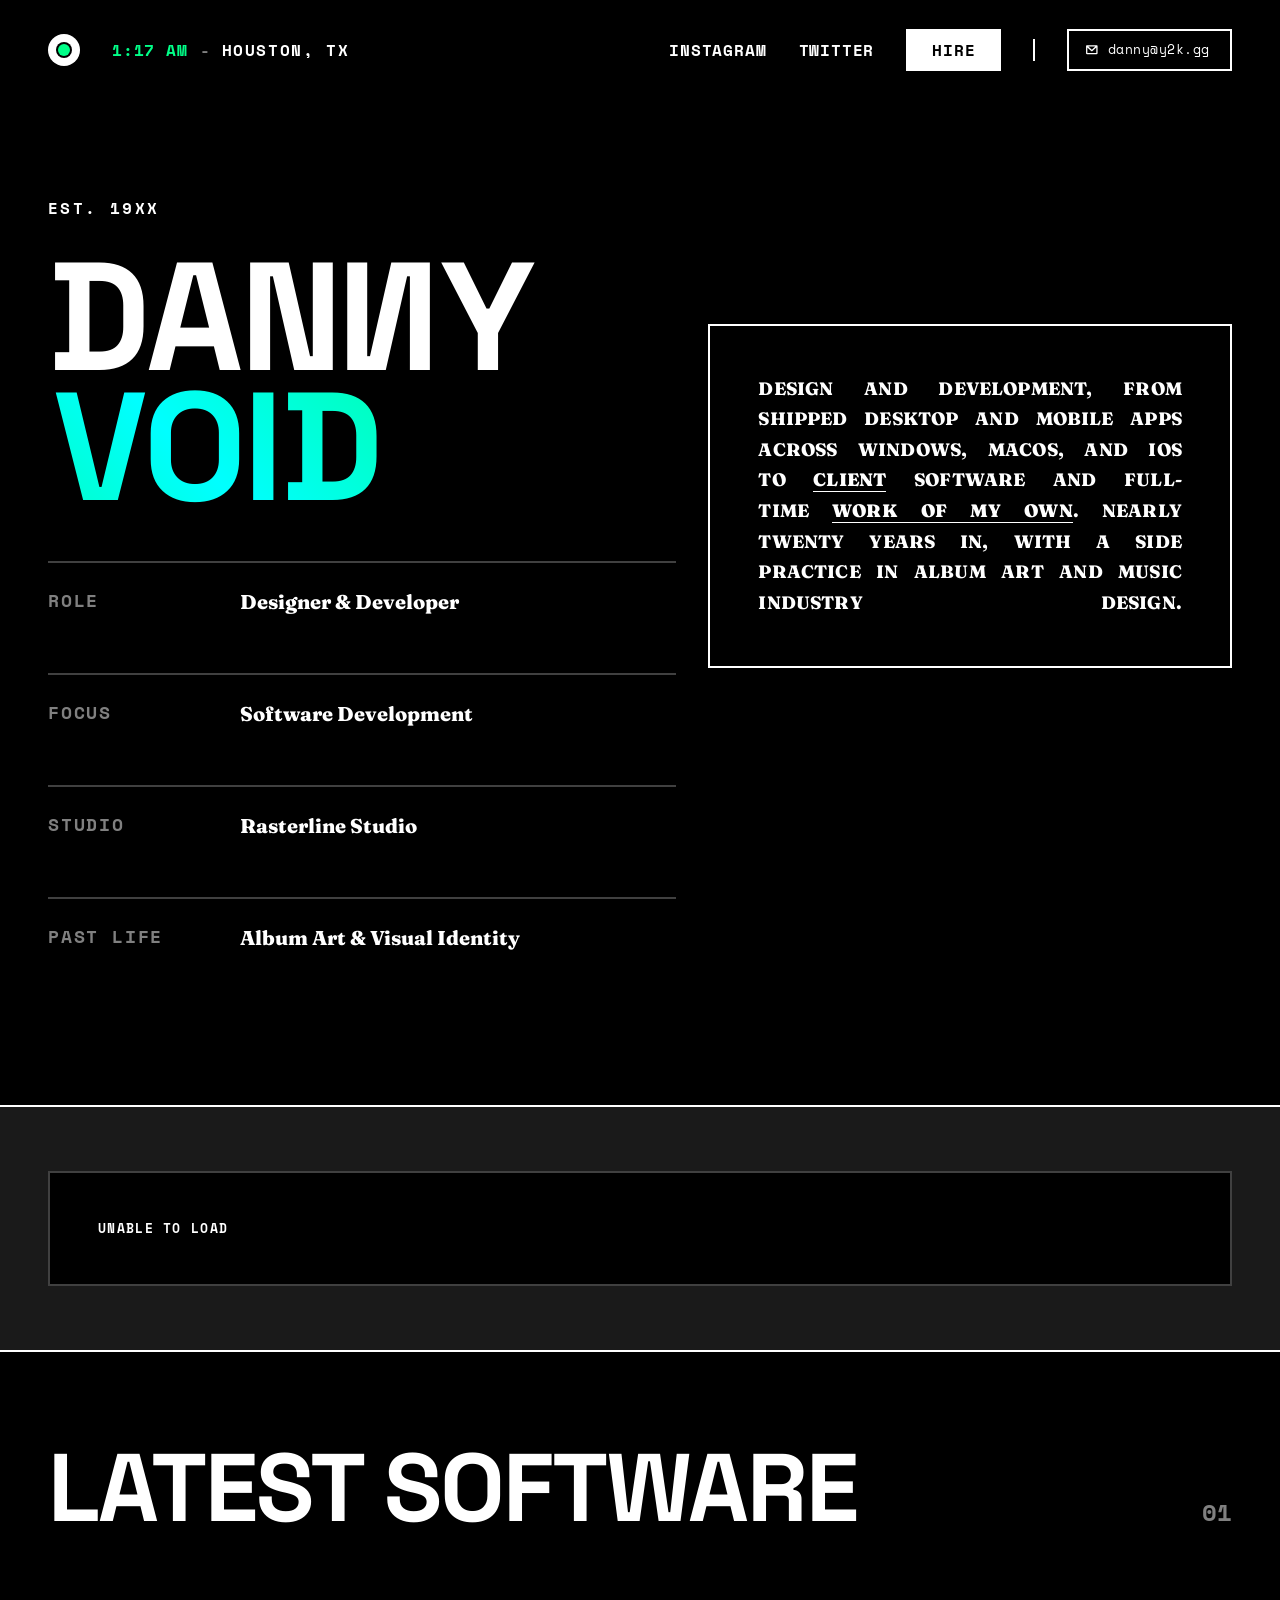
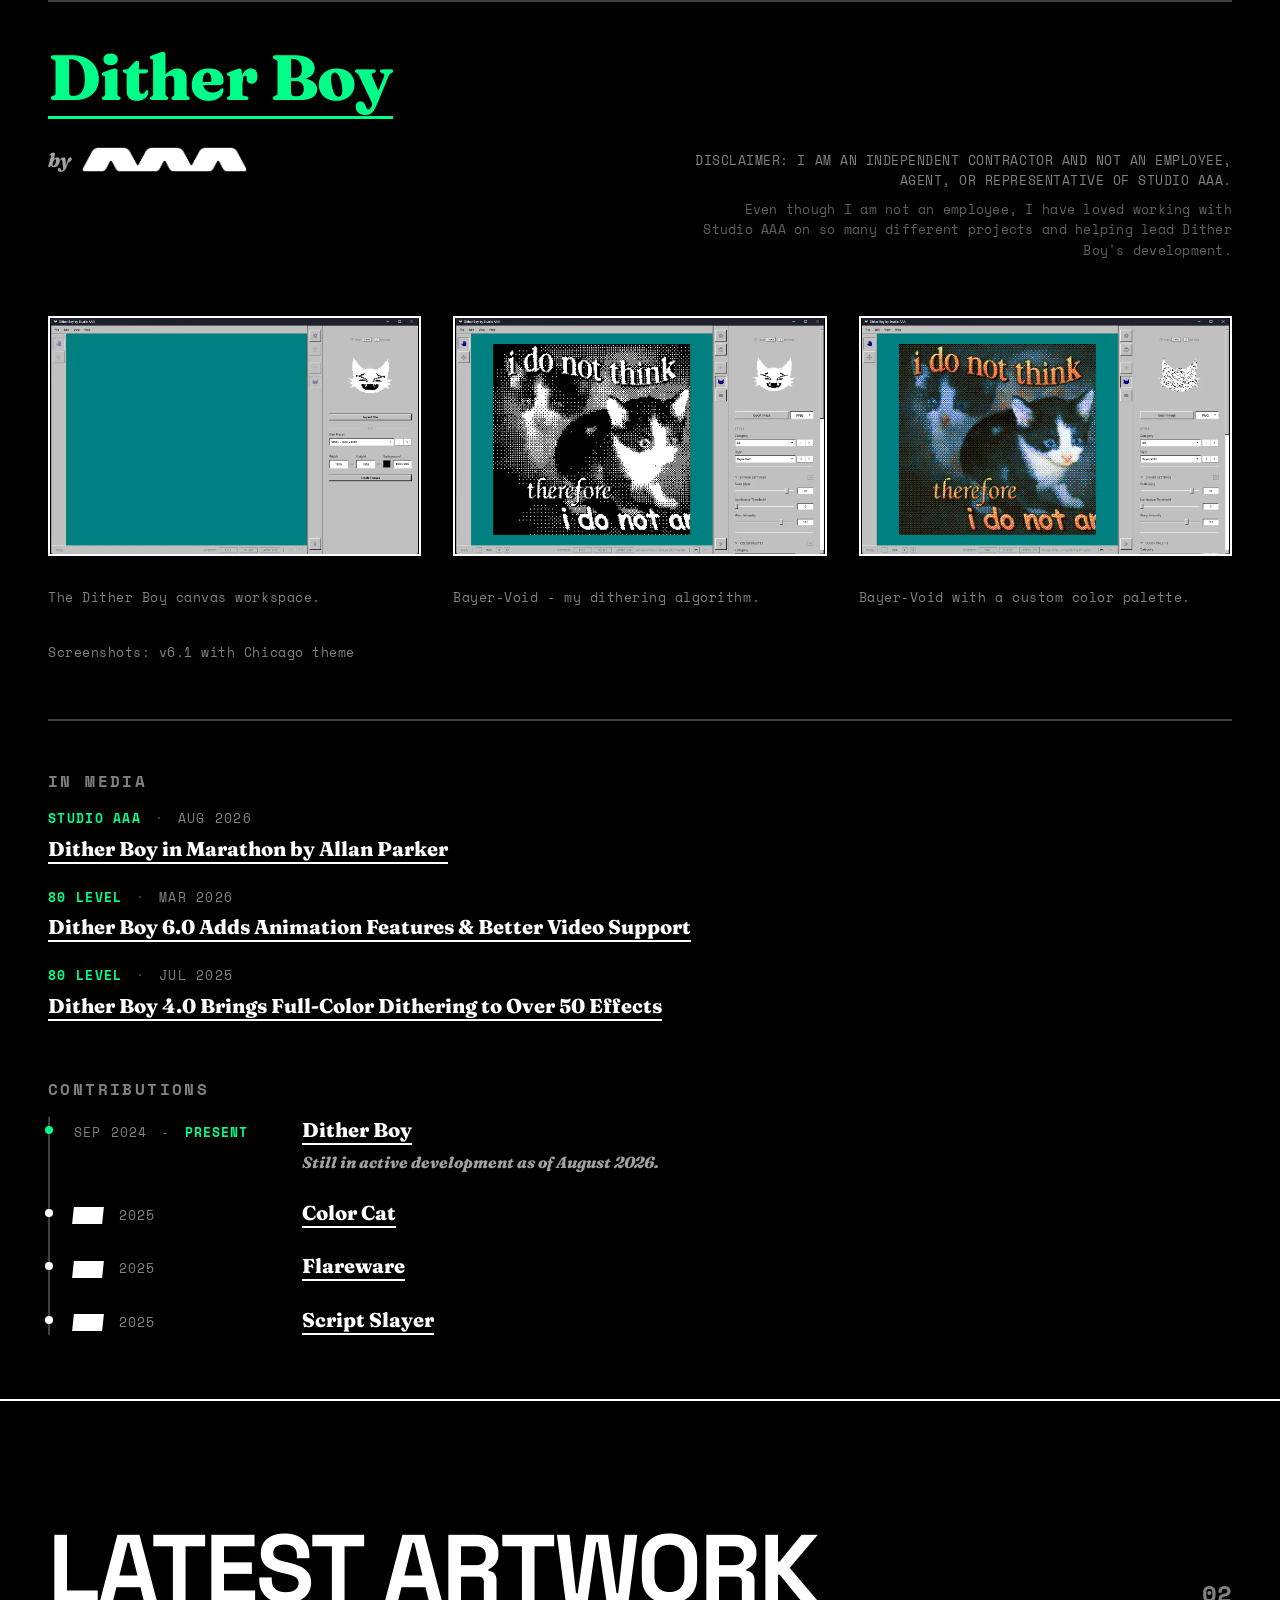
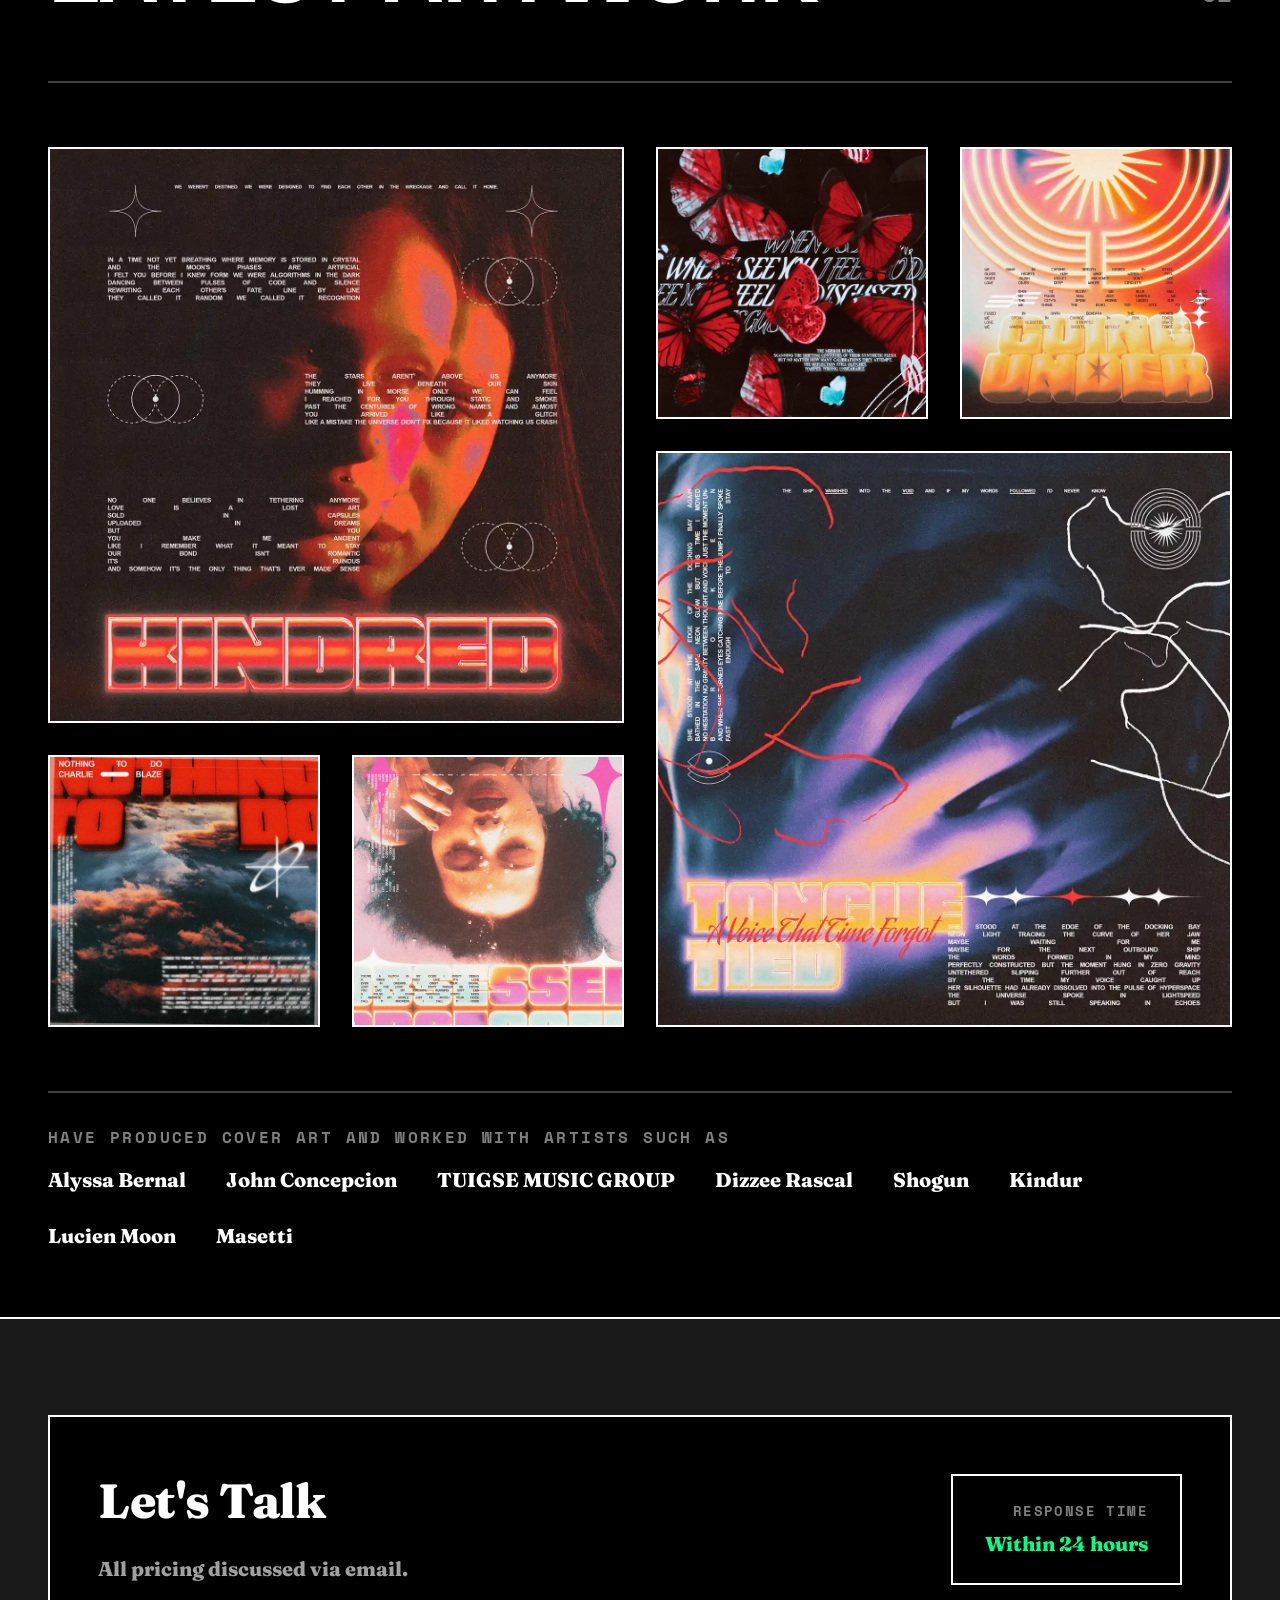
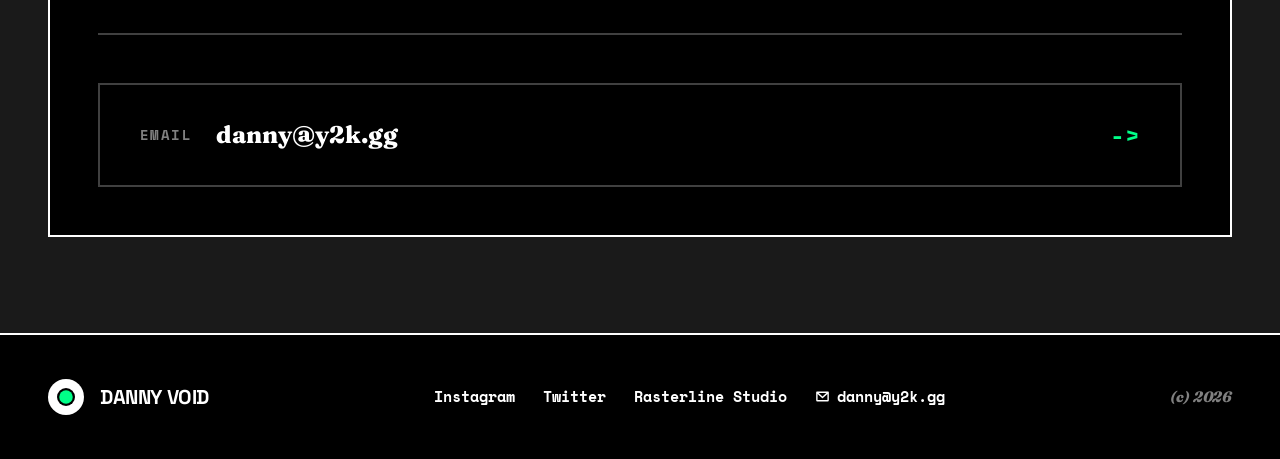
==== commit 84f8bf67: "Sync sanitized mirror from dannyvoid.com [8548312]" ====
--- a/index.html
+++ b/index.html
@@ -1 +1 @@
-<!DOCTYPE html><html lang="en"><head><meta charset="utf-8"/><meta http-equiv="X-UA-Compatible" content="IE=edge"/><meta name="viewport" content="width=device-width,initial-scale=1"/><script>setTimeout(function(){var e=document.querySelector(".loading-screen");e&&!e.classList.contains("loaded")&&(e.classList.add("loaded"),document.documentElement.style.scrollBehavior="smooth",setTimeout(function(){e.style.display="none"},500))},1e3)</script><title>Danny Void - Designer & Developer</title><meta name="description" content="Designer and developer with more than fifteen years of experience. Software, album art, and music industry design."><meta property="og:title" content="Danny Void - Designer & Developer"/><meta property="og:description" content="Designer and developer with more than fifteen years of experience. Software, album art, and music industry design."/><meta property="og:image" content="https://dannyvoid.com/images/5fa866a9e1f169ac75fad449_Untitled-2-p-800.webp"/><meta property="og:type" content="website"/><meta property="og:url" content="https://dannyvoid.com/"/><meta name="twitter:card" content="summary_large_image"/><meta property="twitter:title" content="Danny Void - Designer & Developer"/><meta property="twitter:description" content="Designer and developer with more than fifteen years of experience. Software, album art, and music industry design."/><meta property="twitter:image" content="https://dannyvoid.com/images/5fa866a9e1f169ac75fad449_Untitled-2-p-800.webp"/><link rel="canonical" href="https://dannyvoid.com/"><link rel="preload" href="assets/css/fonts.css?v=4" as="style"><link rel="preload" href="assets/css/magazine-style.css?v=200" as="style"><link rel="preload" href="assets/fonts/inter/inter-v20-latin-regular.woff2" as="font" type="font/woff2" crossorigin><link rel="preload" href="assets/fonts/space-grotesk/space-grotesk-v22-latin-700.woff2" as="font" type="font/woff2" crossorigin><link rel="preload" href="https://ajax.googleapis.com/ajax/libs/jquery/3.6.0/jquery.min.js" as="script"><link rel="stylesheet" href="assets/css/fonts.css?v=4" type="text/css"/><link rel="stylesheet" href="assets/css/magazine-style.css?v=200" type="text/css"/><link rel="shortcut icon" href="assets/branding/favicon.webp" type="image/x-icon"/><link rel="apple-touch-icon" href="assets/branding/favicon_webclip.webp"/></head><body><div class="loading-screen"><canvas class="loading-dither" aria-hidden="true"></canvas><div class="loading-content"><div class="loading-backdrop" aria-hidden="true"></div><canvas class="loading-panel-dither" aria-hidden="true"></canvas><div class="loading-inner"><div class="loading-logo"><svg width="60" height="60" viewBox="0 0 32 32" fill="none"><circle cx="16" cy="16" r="16" fill="white"/><circle cx="16" cy="16" r="8" fill="black"/><circle cx="16" cy="16" r="6" fill="#00ff88"/></svg></div><div class="loading-bar"><div class="loading-progress"></div></div></div></div></div><header class="masthead"><div class="masthead-inner"><div class="logo-section"><div class="logo-mark"><svg width="32" height="32" viewBox="0 0 32 32" fill="none"><circle cx="16" cy="16" r="16" fill="currentColor"/><circle cx="16" cy="16" r="8" fill="black"/><circle cx="16" cy="16" r="6" fill="#00ff88"/></svg></div><div class="local-time"><span class="time-display" id="houston-time">--:--</span> <span class="time-separator">-</span> <span class="time-label">Houston, TX</span></div></div><nav class="main-nav"><a href="https://instagram.com/danny.void" target="_blank" rel="noopener" data-sound-hover>Instagram</a> <a href="https://twitter.com/dannyvoid" target="_blank" rel="noopener" data-sound-hover>Twitter</a> <a href="#hire" class="hire-link" data-sound-hover data-cursor="SCROLL">Hire</a> <span class="nav-divider" aria-hidden="true"></span> <button type="button" class="nav-email" data-copy-email="danny@y2k.gg" data-sound-hover data-cursor="COPY" aria-label="Copy email address danny@y2k.gg" title="Click to copy"><svg class="nav-email-icon" xmlns="http://www.w3.org/2000/svg" viewBox="0 0 256 256" fill="currentColor" aria-hidden="true" focusable="false"><path d="M224,44H32A12,12,0,0,0,20,56V192a20,20,0,0,0,20,20H216a20,20,0,0,0,20-20V56A12,12,0,0,0,224,44ZM193.15,68,128,127.72,62.85,68ZM44,188V83.28l75.89,69.57a12,12,0,0,0,16.22,0L212,83.28V188Z"/></svg> <span>danny@y2k.gg</span></button></nav></div></header><section class="hero-section"><div class="hero-grid"><div class="hero-content"><div class="eyebrow">Est. 19XX</div><h1 class="hero-title"><span class="title-line" aria-label="Danny"><span class="title-char" aria-hidden="true">D</span><span class="title-char" aria-hidden="true">a</span><span class="title-char" aria-hidden="true">n</span><span class="title-char title-char--flip" aria-hidden="true">n</span><span class="title-char" aria-hidden="true">y</span> </span><span class="title-line accent" data-text="Void">Void</span></h1><div class="hero-meta"><div class="meta-item"><span class="meta-label">Role</span> <span class="meta-value">Designer & Developer</span></div><div class="meta-item"><span class="meta-label">Focus</span> <span class="meta-value">Software Development</span></div><div class="meta-item"><span class="meta-label">Past Life</span> <span class="meta-value">Album Art & Visual Identity</span></div></div></div><div class="hero-statement"><div class="statement-border"><p class="statement-text">Design and development, from shipped desktop and mobile apps across Windows, macOS, and iOS to <a href="https://ditherboy.com" target="_blank" rel="noopener" data-sound-hover data-cursor="VIEW">client</a> software and full-time <a href="https://www.instagram.com/danny.void/" target="_blank" rel="noopener" data-sound-hover data-cursor="VIEW">work of my own</a>. Nearly twenty years in, with a side practice in album art and music industry design.</p></div></div></div></section><section class="widget-section"><div class="widget-container"><div id="now-playing" class="now-playing-widget" aria-busy="true" aria-label="Loading now playing"><div class="now-playing-card now-playing-skeleton" aria-hidden="true"><div class="now-playing-card-bg"><div class="now-playing-card-bg-wash now-playing-skeleton-wash"></div></div><div class="now-playing-artwork now-playing-skeleton-art"></div><div class="now-playing-content"><div class="now-playing-main"><div class="now-playing-status"><span class="now-playing-skeleton-line now-playing-skeleton-status"></span></div><div class="now-playing-track"><div class="now-playing-skeleton-line now-playing-skeleton-title"></div><div class="now-playing-skeleton-line now-playing-skeleton-meta"></div></div></div></div></div></div></div></section><section class="focus-section"><canvas class="focus-dither-wash" aria-hidden="true"></canvas><div class="focus-container"><div class="section-header"><h2 class="section-title">Latest Software</h2><span class="section-number">01</span></div><div class="section-divider"></div><div class="focus-content"><h2 class="focus-title"><a href="https://ditherboy.com" target="_blank" rel="noopener" data-sound-hover>Dither Boy</a></h2><div class="focus-meta"><span class="focus-meta-by">by <a href="https://studioaaa.com" target="_blank" rel="noopener" class="focus-meta-logo" data-sound-hover><img src="assets/studio-aaa/branding.webp" alt="StudioAAA" width="340" height="50" loading="lazy" decoding="async"/></a></span><p class="focus-product-disclaimer"><span class="focus-product-disclaimer-legal">Disclaimer: I am an independent contractor and not an employee, agent, or representative of Studio AAA.</span> <span class="focus-product-disclaimer-note">Even though I am not an employee, I have loved working with Studio AAA on so many different projects and helping lead Dither Boy's development.</span></p></div><div class="focus-product-grid"><a href="#" class="portfolio-item focus-product-item fade-in" data-lightbox="gallery" data-sound-hover><div class="portfolio-item-media"><img src="assets/dither-boy/db_canvas.webp" alt="Dither Boy - Canvas" width="1385" height="890" loading="lazy" crossorigin="anonymous" decoding="async"/><canvas class="portfolio-dither-canvas" aria-hidden="true"></canvas></div></a><a href="#" class="portfolio-item focus-product-item fade-in" data-lightbox="gallery" data-sound-hover><div class="portfolio-item-media"><img src="assets/dither-boy/db_bayer-void.webp" alt="Dither Boy - Bayer Void" width="1385" height="890" loading="lazy" crossorigin="anonymous" decoding="async"/><canvas class="portfolio-dither-canvas" aria-hidden="true"></canvas></div></a><a href="#" class="portfolio-item focus-product-item fade-in" data-lightbox="gallery" data-sound-hover><div class="portfolio-item-media"><img src="assets/dither-boy/db_bayer-void-color.webp" alt="Dither Boy - Bayer Void Color" width="1383" height="890" loading="lazy" crossorigin="anonymous" decoding="async"/><canvas class="portfolio-dither-canvas" aria-hidden="true"></canvas></div></a></div><div class="focus-product-captions"><p class="focus-product-caption">The Dither Boy canvas workspace.</p><p class="focus-product-caption">Bayer-Void - my dithering algorithm.</p><p class="focus-product-caption">Bayer-Void with a custom color palette.</p></div><p class="focus-product-version">Screenshots: v6.1 with Chicago theme</p><div class="section-divider"></div><div class="media-section"><div class="media-label">In Media</div><div class="media-list"><a href="https://studioaaa.com/dither-boy-in-marathon-by-allan-parker/" target="_blank" rel="noopener" class="media-item" data-sound-hover data-cursor="READ"><span class="media-meta"><span class="media-outlet">Studio AAA</span> <span class="media-date">Aug 2026</span> </span><span class="media-title">Dither Boy in Marathon by Allan Parker</span> </a><a href="https://80.lv/articles/dither-boy-6-0-adds-animation-features-better-video-support" target="_blank" rel="noopener" class="media-item" data-sound-hover data-cursor="READ"><span class="media-meta"><span class="media-outlet">80 Level</span> <span class="media-date">Mar 2026</span> </span><span class="media-title">Dither Boy 6.0 Adds Animation Features &amp; Better Video Support</span> </a><a href="https://80.lv/articles/dither-boy-4-0-brings-full-color-dithering-to-over-50-effects" target="_blank" rel="noopener" class="media-item" data-sound-hover data-cursor="READ"><span class="media-meta"><span class="media-outlet">80 Level</span> <span class="media-date">Jul 2025</span> </span><span class="media-title">Dither Boy 4.0 Brings Full-Color Dithering to Over 50 Effects</span></a></div></div><div class="project-timeline"><div class="timeline-label">Contributions</div><ol class="timeline-list"><li class="timeline-item is-ongoing"><div class="timeline-when"><time datetime="2024-09">Sep 2024</time> <span class="timeline-when-sep" aria-hidden="true">-</span> <span class="timeline-when-end">Present</span></div><div class="timeline-body"><a href="https://ditherboy.com" target="_blank" rel="noopener" class="timeline-title" data-sound-hover data-cursor="VIEW">Dither Boy</a><p class="timeline-note">Still in active development as of August 2026.</p></div></li><li class="timeline-item"><div class="timeline-when"><time datetime="2025-03" aria-label="2025, month redacted"><span class="timeline-censor" aria-hidden="true">Mar</span> <span class="timeline-year">2025</span></time></div><div class="timeline-body"><a href="https://studioaaa.com/introducing-color-cat/" target="_blank" rel="noopener" class="timeline-title" data-sound-hover data-cursor="VIEW">Color Cat</a></div></li><li class="timeline-item"><div class="timeline-when"><time datetime="2025-07" aria-label="2025, month redacted"><span class="timeline-censor" aria-hidden="true">Jul</span> <span class="timeline-year">2025</span></time></div><div class="timeline-body"><a href="https://studioaaa.com/product/flareware/" target="_blank" rel="noopener" class="timeline-title" data-sound-hover data-cursor="VIEW">Flareware</a></div></li><li class="timeline-item"><div class="timeline-when"><time datetime="2025-11" aria-label="2025, month redacted"><span class="timeline-censor" aria-hidden="true">Nov</span> <span class="timeline-year">2025</span></time></div><div class="timeline-body"><a href="https://studioaaa.com/script-slayer/" target="_blank" rel="noopener" class="timeline-title" data-sound-hover data-cursor="VIEW">Script Slayer</a></div></li></ol></div></div></div></section><section class="portfolio-section"><div class="section-header"><h2 class="section-title">Latest Artwork</h2><span class="section-number">02</span></div><div class="section-divider"></div><div class="portfolio-grid" id="portfolio-grid"></div><div class="section-divider"></div><div class="contributions-section"><div class="contributions-label">Have produced cover art and worked with artists such as</div><div class="contributions-list"><span class="contribution-item">Alyssa Bernal</span> <span class="contribution-item">John Concepcion</span> <span class="contribution-item">TUIGSE MUSIC GROUP</span> <span class="contribution-item">Dizzee Rascal</span> <span class="contribution-item">Shogun</span> <span class="contribution-item">Kindur</span> <span class="contribution-item">Lucien Moon</span> <span class="contribution-item">Masetti</span></div></div></section><section id="hire" class="hire-section"><div class="hire-grid"><div class="hire-card contact-card"><div class="contact-header"><div class="contact-intro"><h3 class="card-title">Let's Talk</h3><p class="contact-lead">All pricing discussed via email.</p></div><div class="contact-badge"><span class="badge-label">Response Time</span> <span class="badge-value">Within 24 hours</span></div></div><div class="contact-tiles"><a href="mailto:danny@y2k.gg" class="contact-tile" data-sound-hover data-cursor="EMAIL"><span class="tile-label">Email</span> <span class="tile-value">danny@y2k.gg</span> <span class="tile-action">-&gt;</span></a></div></div></div></section><footer class="site-footer"><div class="footer-inner"><div class="footer-brand"><div class="footer-logo" aria-hidden="true"><svg width="40" height="40" viewBox="0 0 32 32" fill="none"><circle cx="16" cy="16" r="16" fill="white"/><circle cx="16" cy="16" r="8" fill="black"/><circle cx="16" cy="16" r="6" fill="#00ff88"/></svg></div><span class="footer-name">Danny Void</span></div><nav class="footer-links" aria-label="Footer"><a href="https://instagram.com/danny.void" target="_blank" rel="noopener" data-sound-hover>Instagram</a> <a href="https://twitter.com/dannyvoid" target="_blank" rel="noopener" data-sound-hover>Twitter</a> <button type="button" class="nav-email footer-email" data-copy-email="danny@y2k.gg" data-sound-hover data-cursor="COPY" aria-label="Copy email address danny@y2k.gg" title="Click to copy"><svg class="nav-email-icon" xmlns="http://www.w3.org/2000/svg" viewBox="0 0 256 256" fill="currentColor" aria-hidden="true" focusable="false"><path d="M224,44H32A12,12,0,0,0,20,56V192a20,20,0,0,0,20,20H216a20,20,0,0,0,20-20V56A12,12,0,0,0,224,44ZM193.15,68,128,127.72,62.85,68ZM44,188V83.28l75.89,69.57a12,12,0,0,0,16.22,0L212,83.28V188Z"/></svg> <span>danny@y2k.gg</span></button></nav><p class="footer-copyright">(c) 2026</p></div></footer><script data-cfasync="false" src="https://ajax.googleapis.com/ajax/libs/jquery/3.6.0/jquery.min.js" defer="defer"></script><script type="module" data-cfasync="false" src="assets/js/now-playing/main.js?v=20"></script><script data-cfasync="false" src="assets/js/magazine-interactions.js?v=120" defer="defer"></script><script data-goatcounter="https://galadriel.dannyvoid.com/count" async src="https://galadriel.dannyvoid.com/count.js"></script></body></html>+<!DOCTYPE html><html lang="en"><head><meta charset="utf-8"/><meta http-equiv="X-UA-Compatible" content="IE=edge"/><meta name="viewport" content="width=device-width,initial-scale=1"/><script>setTimeout(function(){var e=document.querySelector(".loading-screen");e&&!e.classList.contains("loaded")&&(e.classList.add("loaded"),document.documentElement.style.scrollBehavior="smooth",setTimeout(function(){e.style.display="none"},500))},1e3)</script><title>Danny Void - Designer & Developer</title><meta name="description" content="Designer and developer with more than fifteen years of experience. Software, album art, and music industry design."><meta property="og:title" content="Danny Void - Designer & Developer"/><meta property="og:description" content="Designer and developer with more than fifteen years of experience. Software, album art, and music industry design."/><meta property="og:image" content="https://dannyvoid.com/images/5fa866a9e1f169ac75fad449_Untitled-2-p-800.webp"/><meta property="og:type" content="website"/><meta property="og:url" content="https://dannyvoid.com/"/><meta name="twitter:card" content="summary_large_image"/><meta property="twitter:title" content="Danny Void - Designer & Developer"/><meta property="twitter:description" content="Designer and developer with more than fifteen years of experience. Software, album art, and music industry design."/><meta property="twitter:image" content="https://dannyvoid.com/images/5fa866a9e1f169ac75fad449_Untitled-2-p-800.webp"/><link rel="canonical" href="https://dannyvoid.com/"><link rel="preload" href="assets/css/fonts.css?v=4" as="style"><link rel="preload" href="assets/css/magazine-style.css?v=201" as="style"><link rel="preload" href="assets/fonts/inter/inter-v20-latin-regular.woff2" as="font" type="font/woff2" crossorigin><link rel="preload" href="assets/fonts/space-grotesk/space-grotesk-v22-latin-700.woff2" as="font" type="font/woff2" crossorigin><link rel="preload" href="https://ajax.googleapis.com/ajax/libs/jquery/3.6.0/jquery.min.js" as="script"><link rel="stylesheet" href="assets/css/fonts.css?v=4" type="text/css"/><link rel="stylesheet" href="assets/css/magazine-style.css?v=201" type="text/css"/><link rel="shortcut icon" href="assets/branding/favicon.webp" type="image/x-icon"/><link rel="apple-touch-icon" href="assets/branding/favicon_webclip.webp"/></head><body><div class="loading-screen"><canvas class="loading-dither" aria-hidden="true"></canvas><div class="loading-content"><div class="loading-backdrop" aria-hidden="true"></div><canvas class="loading-panel-dither" aria-hidden="true"></canvas><div class="loading-inner"><div class="loading-logo"><svg width="60" height="60" viewBox="0 0 32 32" fill="none"><circle cx="16" cy="16" r="16" fill="white"/><circle cx="16" cy="16" r="8" fill="black"/><circle cx="16" cy="16" r="6" fill="#00ff88"/></svg></div><div class="loading-bar"><div class="loading-progress"></div></div></div></div></div><header class="masthead"><div class="masthead-inner"><div class="logo-section"><div class="logo-mark"><svg width="32" height="32" viewBox="0 0 32 32" fill="none"><circle cx="16" cy="16" r="16" fill="currentColor"/><circle cx="16" cy="16" r="8" fill="black"/><circle cx="16" cy="16" r="6" fill="#00ff88"/></svg></div><div class="local-time"><span class="time-display" id="houston-time">--:--</span> <span class="time-separator">-</span> <span class="time-label">Houston, TX</span></div></div><nav class="main-nav"><a href="https://instagram.com/danny.void" target="_blank" rel="noopener" data-sound-hover>Instagram</a> <a href="https://twitter.com/dannyvoid" target="_blank" rel="noopener" data-sound-hover>Twitter</a> <a href="#hire" class="hire-link" data-sound-hover data-cursor="SCROLL">Hire</a> <span class="nav-divider" aria-hidden="true"></span> <button type="button" class="nav-email" data-copy-email="danny@y2k.gg" data-sound-hover data-cursor="COPY" aria-label="Copy email address danny@y2k.gg" title="Click to copy"><svg class="nav-email-icon" xmlns="http://www.w3.org/2000/svg" viewBox="0 0 256 256" fill="currentColor" aria-hidden="true" focusable="false"><path d="M224,44H32A12,12,0,0,0,20,56V192a20,20,0,0,0,20,20H216a20,20,0,0,0,20-20V56A12,12,0,0,0,224,44ZM193.15,68,128,127.72,62.85,68ZM44,188V83.28l75.89,69.57a12,12,0,0,0,16.22,0L212,83.28V188Z"/></svg> <span>danny@y2k.gg</span></button></nav></div></header><section class="hero-section"><div class="hero-grid"><div class="hero-content"><div class="eyebrow">Est. 19XX</div><h1 class="hero-title"><span class="title-line" aria-label="Danny"><span class="title-char" aria-hidden="true">D</span><span class="title-char" aria-hidden="true">a</span><span class="title-char" aria-hidden="true">n</span><span class="title-char title-char--flip" aria-hidden="true">n</span><span class="title-char" aria-hidden="true">y</span> </span><span class="title-line accent" data-text="Void">Void</span></h1><div class="hero-meta"><div class="meta-item"><span class="meta-label">Role</span> <span class="meta-value">Designer & Developer</span></div><div class="meta-item"><span class="meta-label">Focus</span> <span class="meta-value">Software Development</span></div><div class="meta-item"><span class="meta-label">Studio</span> <span class="meta-value"><a href="https://rasterlinestudio.com" target="_blank" rel="noopener" data-sound-hover data-cursor="VIEW">Rasterline Studio</a></span></div><div class="meta-item"><span class="meta-label">Past Life</span> <span class="meta-value">Album Art & Visual Identity</span></div></div></div><div class="hero-statement"><div class="statement-border"><p class="statement-text">Design and development, from shipped desktop and mobile apps across Windows, macOS, and iOS to <a href="https://ditherboy.com" target="_blank" rel="noopener" data-sound-hover data-cursor="VIEW">client</a> software and full-time <a href="https://www.instagram.com/danny.void/" target="_blank" rel="noopener" data-sound-hover data-cursor="VIEW">work of my own</a>. Nearly twenty years in, with a side practice in album art and music industry design.</p></div></div></div></section><section class="widget-section"><div class="widget-container"><div id="now-playing" class="now-playing-widget" aria-busy="true" aria-label="Loading now playing"><div class="now-playing-card now-playing-skeleton" aria-hidden="true"><div class="now-playing-card-bg"><div class="now-playing-card-bg-wash now-playing-skeleton-wash"></div></div><div class="now-playing-artwork now-playing-skeleton-art"></div><div class="now-playing-content"><div class="now-playing-main"><div class="now-playing-status"><span class="now-playing-skeleton-line now-playing-skeleton-status"></span></div><div class="now-playing-track"><div class="now-playing-skeleton-line now-playing-skeleton-title"></div><div class="now-playing-skeleton-line now-playing-skeleton-meta"></div></div></div></div></div></div></div></section><section class="focus-section"><canvas class="focus-dither-wash" aria-hidden="true"></canvas><div class="focus-container"><div class="section-header"><h2 class="section-title">Latest Software</h2><span class="section-number">01</span></div><div class="section-divider"></div><div class="focus-content"><h2 class="focus-title"><a href="https://ditherboy.com" target="_blank" rel="noopener" data-sound-hover>Dither Boy</a></h2><div class="focus-meta"><span class="focus-meta-by">by <a href="https://studioaaa.com" target="_blank" rel="noopener" class="focus-meta-logo" data-sound-hover><img src="assets/studio-aaa/branding.webp" alt="StudioAAA" width="340" height="50" loading="lazy" decoding="async"/></a></span><p class="focus-product-disclaimer"><span class="focus-product-disclaimer-legal">Disclaimer: I am an independent contractor and not an employee, agent, or representative of Studio AAA.</span> <span class="focus-product-disclaimer-note">Even though I am not an employee, I have loved working with Studio AAA on so many different projects and helping lead Dither Boy's development.</span></p></div><div class="focus-product-grid"><a href="#" class="portfolio-item focus-product-item fade-in" data-lightbox="gallery" data-sound-hover><div class="portfolio-item-media"><img src="assets/dither-boy/db_canvas.webp" alt="Dither Boy - Canvas" width="1385" height="890" loading="lazy" crossorigin="anonymous" decoding="async"/><canvas class="portfolio-dither-canvas" aria-hidden="true"></canvas></div></a><a href="#" class="portfolio-item focus-product-item fade-in" data-lightbox="gallery" data-sound-hover><div class="portfolio-item-media"><img src="assets/dither-boy/db_bayer-void.webp" alt="Dither Boy - Bayer Void" width="1385" height="890" loading="lazy" crossorigin="anonymous" decoding="async"/><canvas class="portfolio-dither-canvas" aria-hidden="true"></canvas></div></a><a href="#" class="portfolio-item focus-product-item fade-in" data-lightbox="gallery" data-sound-hover><div class="portfolio-item-media"><img src="assets/dither-boy/db_bayer-void-color.webp" alt="Dither Boy - Bayer Void Color" width="1383" height="890" loading="lazy" crossorigin="anonymous" decoding="async"/><canvas class="portfolio-dither-canvas" aria-hidden="true"></canvas></div></a></div><div class="focus-product-captions"><p class="focus-product-caption">The Dither Boy canvas workspace.</p><p class="focus-product-caption">Bayer-Void - my dithering algorithm.</p><p class="focus-product-caption">Bayer-Void with a custom color palette.</p></div><p class="focus-product-version">Screenshots: v6.1 with Chicago theme</p><div class="section-divider"></div><div class="media-section"><div class="media-label">In Media</div><div class="media-list"><a href="https://studioaaa.com/dither-boy-in-marathon-by-allan-parker/" target="_blank" rel="noopener" class="media-item" data-sound-hover data-cursor="READ"><span class="media-meta"><span class="media-outlet">Studio AAA</span> <span class="media-date">Aug 2026</span> </span><span class="media-title">Dither Boy in Marathon by Allan Parker</span> </a><a href="https://80.lv/articles/dither-boy-6-0-adds-animation-features-better-video-support" target="_blank" rel="noopener" class="media-item" data-sound-hover data-cursor="READ"><span class="media-meta"><span class="media-outlet">80 Level</span> <span class="media-date">Mar 2026</span> </span><span class="media-title">Dither Boy 6.0 Adds Animation Features &amp; Better Video Support</span> </a><a href="https://80.lv/articles/dither-boy-4-0-brings-full-color-dithering-to-over-50-effects" target="_blank" rel="noopener" class="media-item" data-sound-hover data-cursor="READ"><span class="media-meta"><span class="media-outlet">80 Level</span> <span class="media-date">Jul 2025</span> </span><span class="media-title">Dither Boy 4.0 Brings Full-Color Dithering to Over 50 Effects</span></a></div></div><div class="project-timeline"><div class="timeline-label">Contributions</div><ol class="timeline-list"><li class="timeline-item is-ongoing"><div class="timeline-when"><time datetime="2024-09">Sep 2024</time> <span class="timeline-when-sep" aria-hidden="true">-</span> <span class="timeline-when-end">Present</span></div><div class="timeline-body"><a href="https://ditherboy.com" target="_blank" rel="noopener" class="timeline-title" data-sound-hover data-cursor="VIEW">Dither Boy</a><p class="timeline-note">Still in active development as of August 2026.</p></div></li><li class="timeline-item"><div class="timeline-when"><time datetime="2025-03" aria-label="2025, month redacted"><span class="timeline-censor" aria-hidden="true">Mar</span> <span class="timeline-year">2025</span></time></div><div class="timeline-body"><a href="https://studioaaa.com/introducing-color-cat/" target="_blank" rel="noopener" class="timeline-title" data-sound-hover data-cursor="VIEW">Color Cat</a></div></li><li class="timeline-item"><div class="timeline-when"><time datetime="2025-07" aria-label="2025, month redacted"><span class="timeline-censor" aria-hidden="true">Jul</span> <span class="timeline-year">2025</span></time></div><div class="timeline-body"><a href="https://studioaaa.com/product/flareware/" target="_blank" rel="noopener" class="timeline-title" data-sound-hover data-cursor="VIEW">Flareware</a></div></li><li class="timeline-item"><div class="timeline-when"><time datetime="2025-11" aria-label="2025, month redacted"><span class="timeline-censor" aria-hidden="true">Nov</span> <span class="timeline-year">2025</span></time></div><div class="timeline-body"><a href="https://studioaaa.com/script-slayer/" target="_blank" rel="noopener" class="timeline-title" data-sound-hover data-cursor="VIEW">Script Slayer</a></div></li></ol></div></div></div></section><section class="portfolio-section"><div class="section-header"><h2 class="section-title">Latest Artwork</h2><span class="section-number">02</span></div><div class="section-divider"></div><div class="portfolio-grid" id="portfolio-grid"></div><div class="section-divider"></div><div class="contributions-section"><div class="contributions-label">Have produced cover art and worked with artists such as</div><div class="contributions-list"><span class="contribution-item">Alyssa Bernal</span> <span class="contribution-item">John Concepcion</span> <span class="contribution-item">TUIGSE MUSIC GROUP</span> <span class="contribution-item">Dizzee Rascal</span> <span class="contribution-item">Shogun</span> <span class="contribution-item">Kindur</span> <span class="contribution-item">Lucien Moon</span> <span class="contribution-item">Masetti</span></div></div></section><section id="hire" class="hire-section"><div class="hire-grid"><div class="hire-card contact-card"><div class="contact-header"><div class="contact-intro"><h3 class="card-title">Let's Talk</h3><p class="contact-lead">All pricing discussed via email.</p></div><div class="contact-badge"><span class="badge-label">Response Time</span> <span class="badge-value">Within 24 hours</span></div></div><div class="contact-tiles"><a href="mailto:danny@y2k.gg" class="contact-tile" data-sound-hover data-cursor="EMAIL"><span class="tile-label">Email</span> <span class="tile-value">danny@y2k.gg</span> <span class="tile-action">-&gt;</span></a></div></div></div></section><footer class="site-footer"><div class="footer-inner"><div class="footer-brand"><div class="footer-logo" aria-hidden="true"><svg width="40" height="40" viewBox="0 0 32 32" fill="none"><circle cx="16" cy="16" r="16" fill="white"/><circle cx="16" cy="16" r="8" fill="black"/><circle cx="16" cy="16" r="6" fill="#00ff88"/></svg></div><span class="footer-name">Danny Void</span></div><nav class="footer-links" aria-label="Footer"><a href="https://instagram.com/danny.void" target="_blank" rel="noopener" data-sound-hover>Instagram</a> <a href="https://twitter.com/dannyvoid" target="_blank" rel="noopener" data-sound-hover>Twitter</a> <a href="https://rasterlinestudio.com" target="_blank" rel="noopener" data-sound-hover data-cursor="VIEW">Rasterline Studio</a> <button type="button" class="nav-email footer-email" data-copy-email="danny@y2k.gg" data-sound-hover data-cursor="COPY" aria-label="Copy email address danny@y2k.gg" title="Click to copy"><svg class="nav-email-icon" xmlns="http://www.w3.org/2000/svg" viewBox="0 0 256 256" fill="currentColor" aria-hidden="true" focusable="false"><path d="M224,44H32A12,12,0,0,0,20,56V192a20,20,0,0,0,20,20H216a20,20,0,0,0,20-20V56A12,12,0,0,0,224,44ZM193.15,68,128,127.72,62.85,68ZM44,188V83.28l75.89,69.57a12,12,0,0,0,16.22,0L212,83.28V188Z"/></svg> <span>danny@y2k.gg</span></button></nav><p class="footer-copyright">(c) 2026</p></div></footer><script data-cfasync="false" src="https://ajax.googleapis.com/ajax/libs/jquery/3.6.0/jquery.min.js" defer="defer"></script><script type="module" data-cfasync="false" src="assets/js/now-playing/main.js?v=20"></script><script data-cfasync="false" src="assets/js/magazine-interactions.js?v=120" defer="defer"></script><script data-goatcounter="https://galadriel.dannyvoid.com/count" async src="https://galadriel.dannyvoid.com/count.js"></script></body></html>
--- a/assets/css/magazine-style.css
+++ b/assets/css/magazine-style.css
@@ -658,6 +658,17 @@
   font-size: 1.25rem;
 }
 
+.meta-value a {
+  color: inherit;
+  border-bottom: none;
+  font-weight: inherit;
+}
+
+.meta-value a:hover {
+  color: var(--color-accent);
+  border-bottom: none;
+}
+
 .hero-statement {
   position: sticky;
   top: 8rem;
--- a/assets/css/magazine-style.css
+++ b/assets/css/magazine-style.css
@@ -658,6 +658,17 @@
   font-size: 1.25rem;
 }
 
+.meta-value a {
+  color: inherit;
+  border-bottom: none;
+  font-weight: inherit;
+}
+
+.meta-value a:hover {
+  color: var(--color-accent);
+  border-bottom: none;
+}
+
 .hero-statement {
   position: sticky;
   top: 8rem;
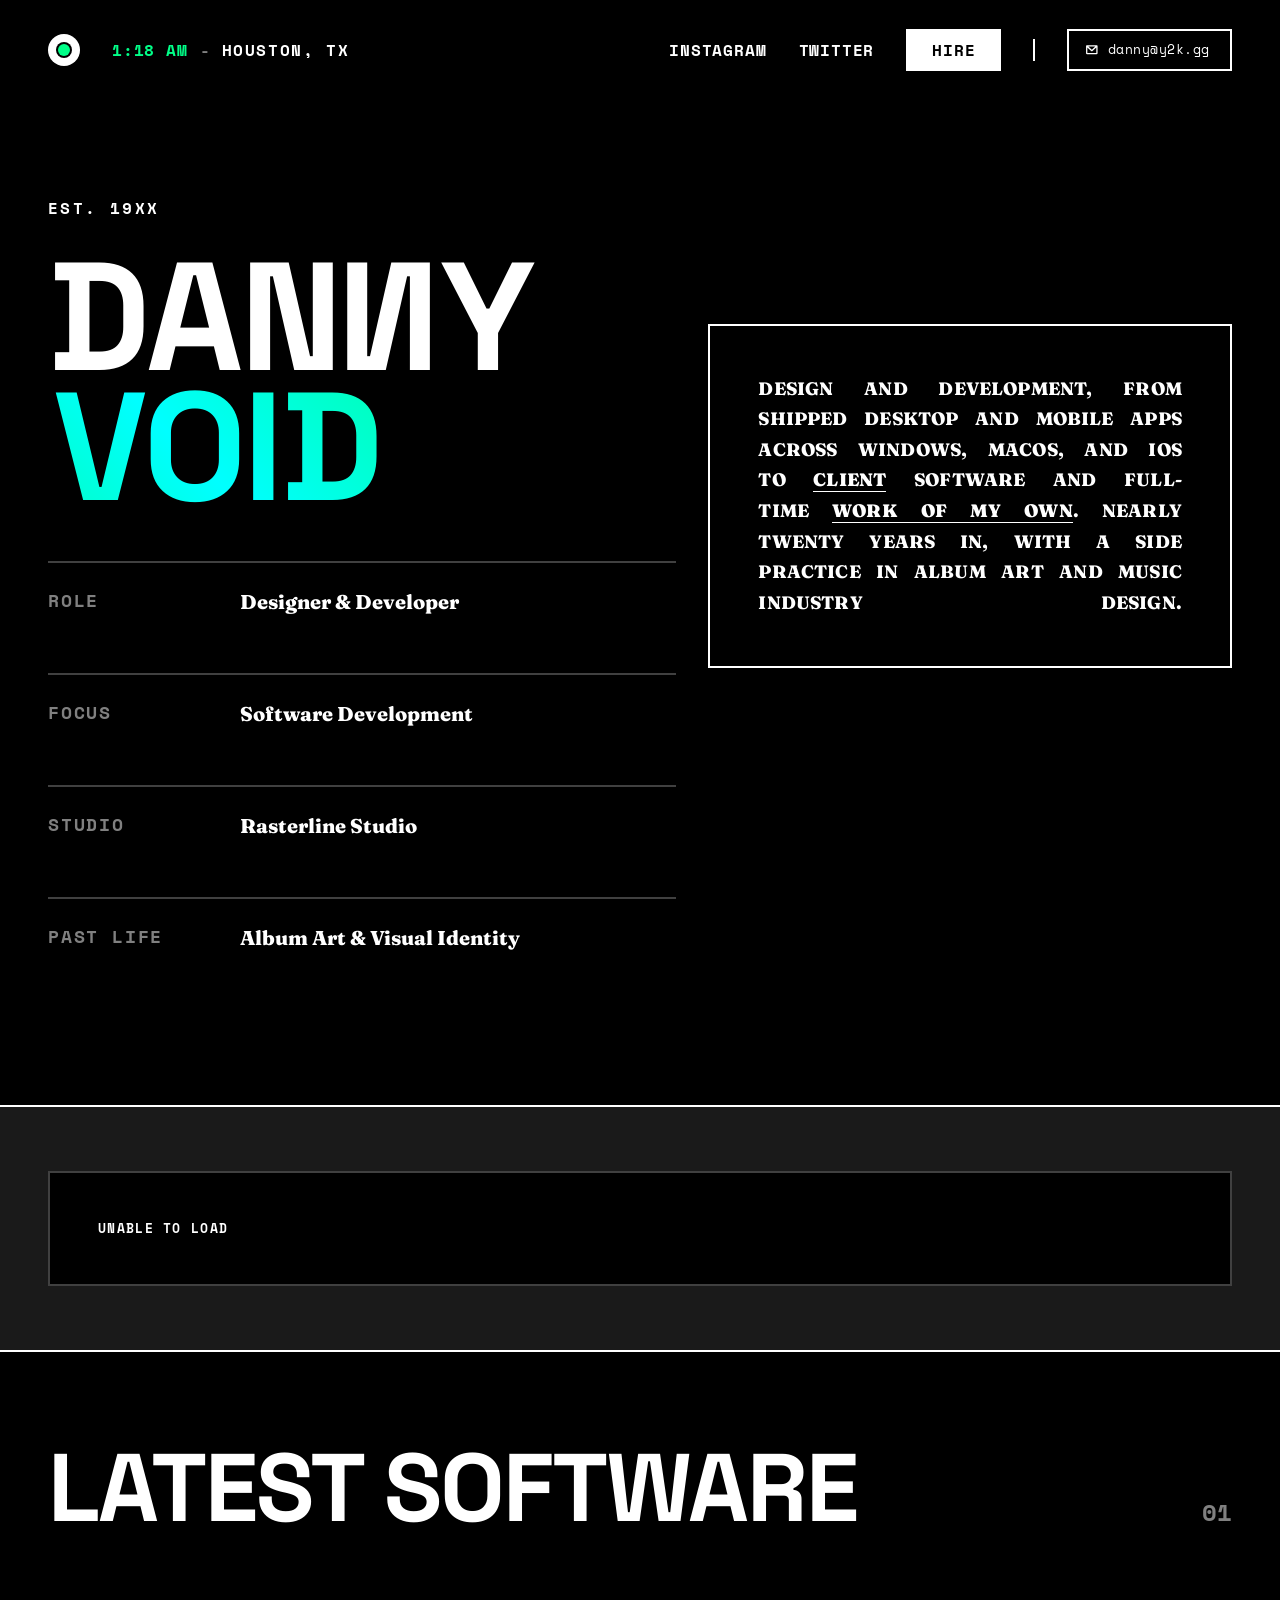
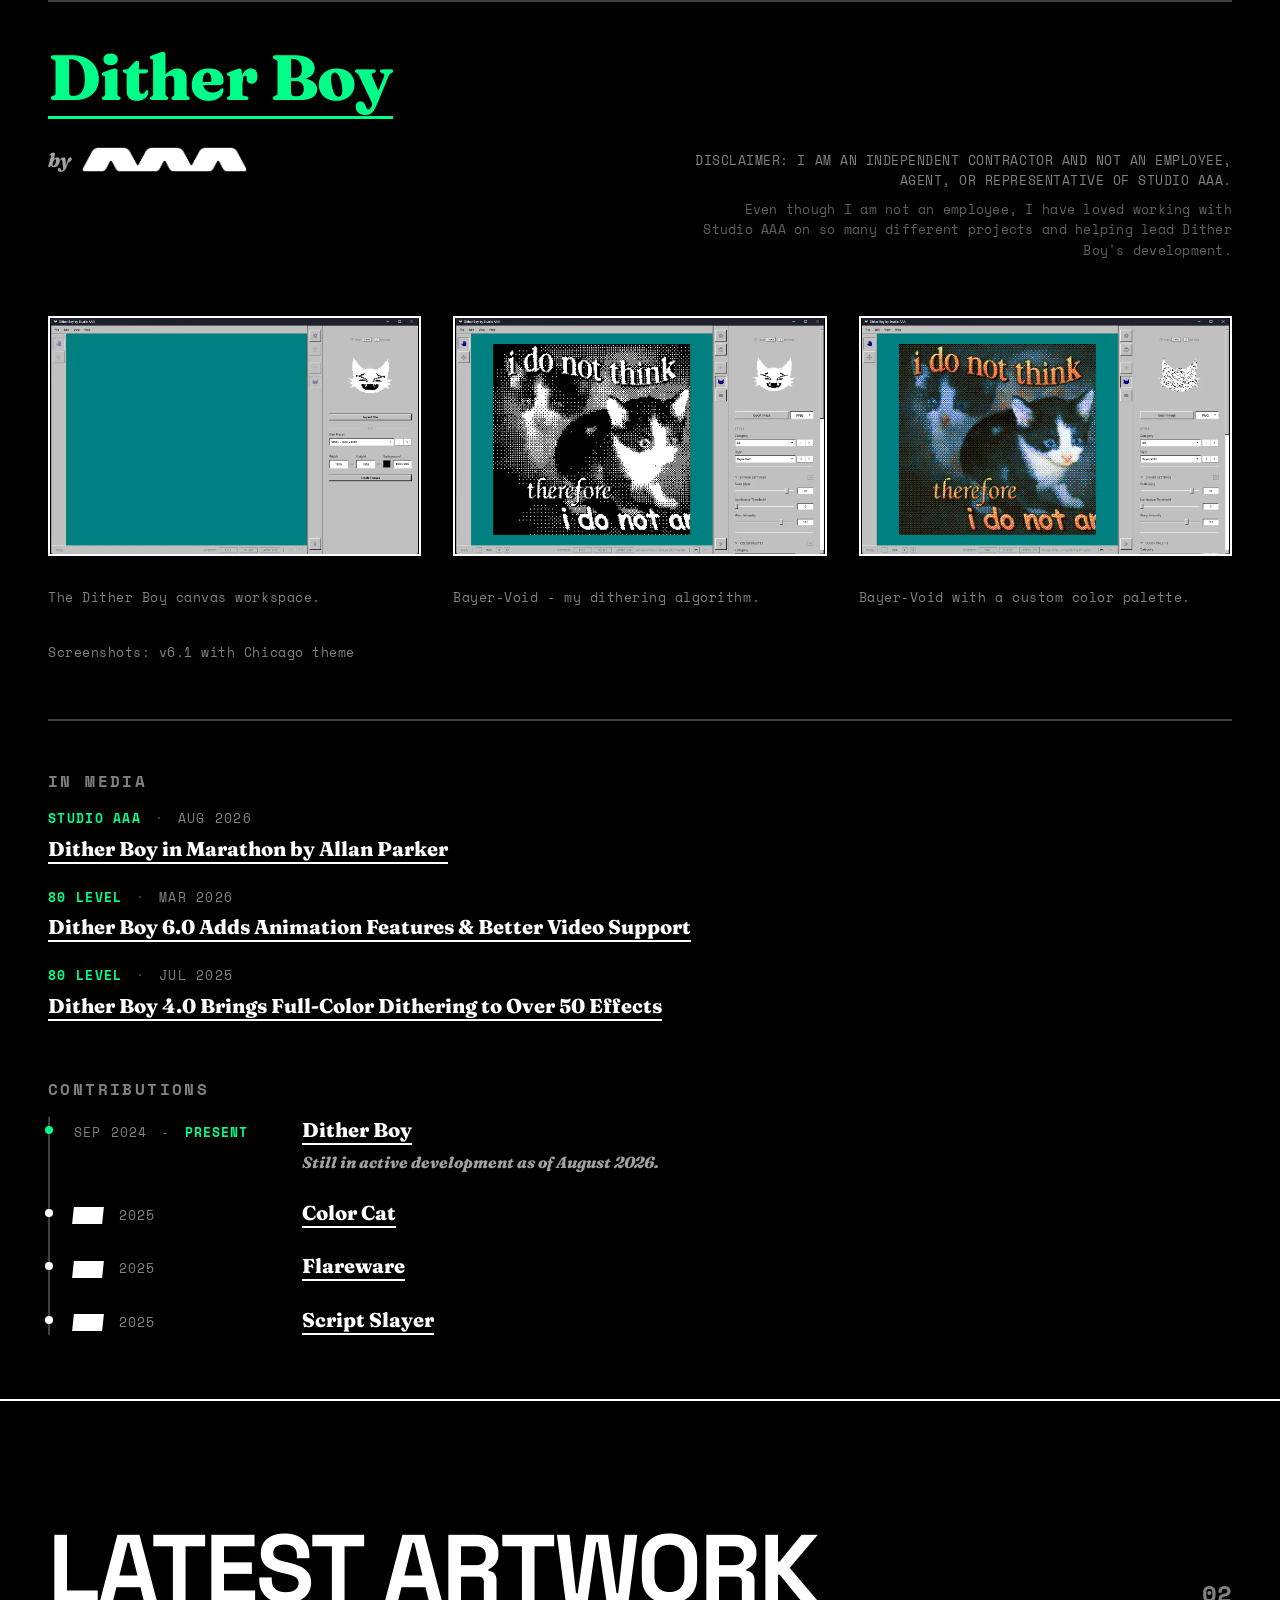
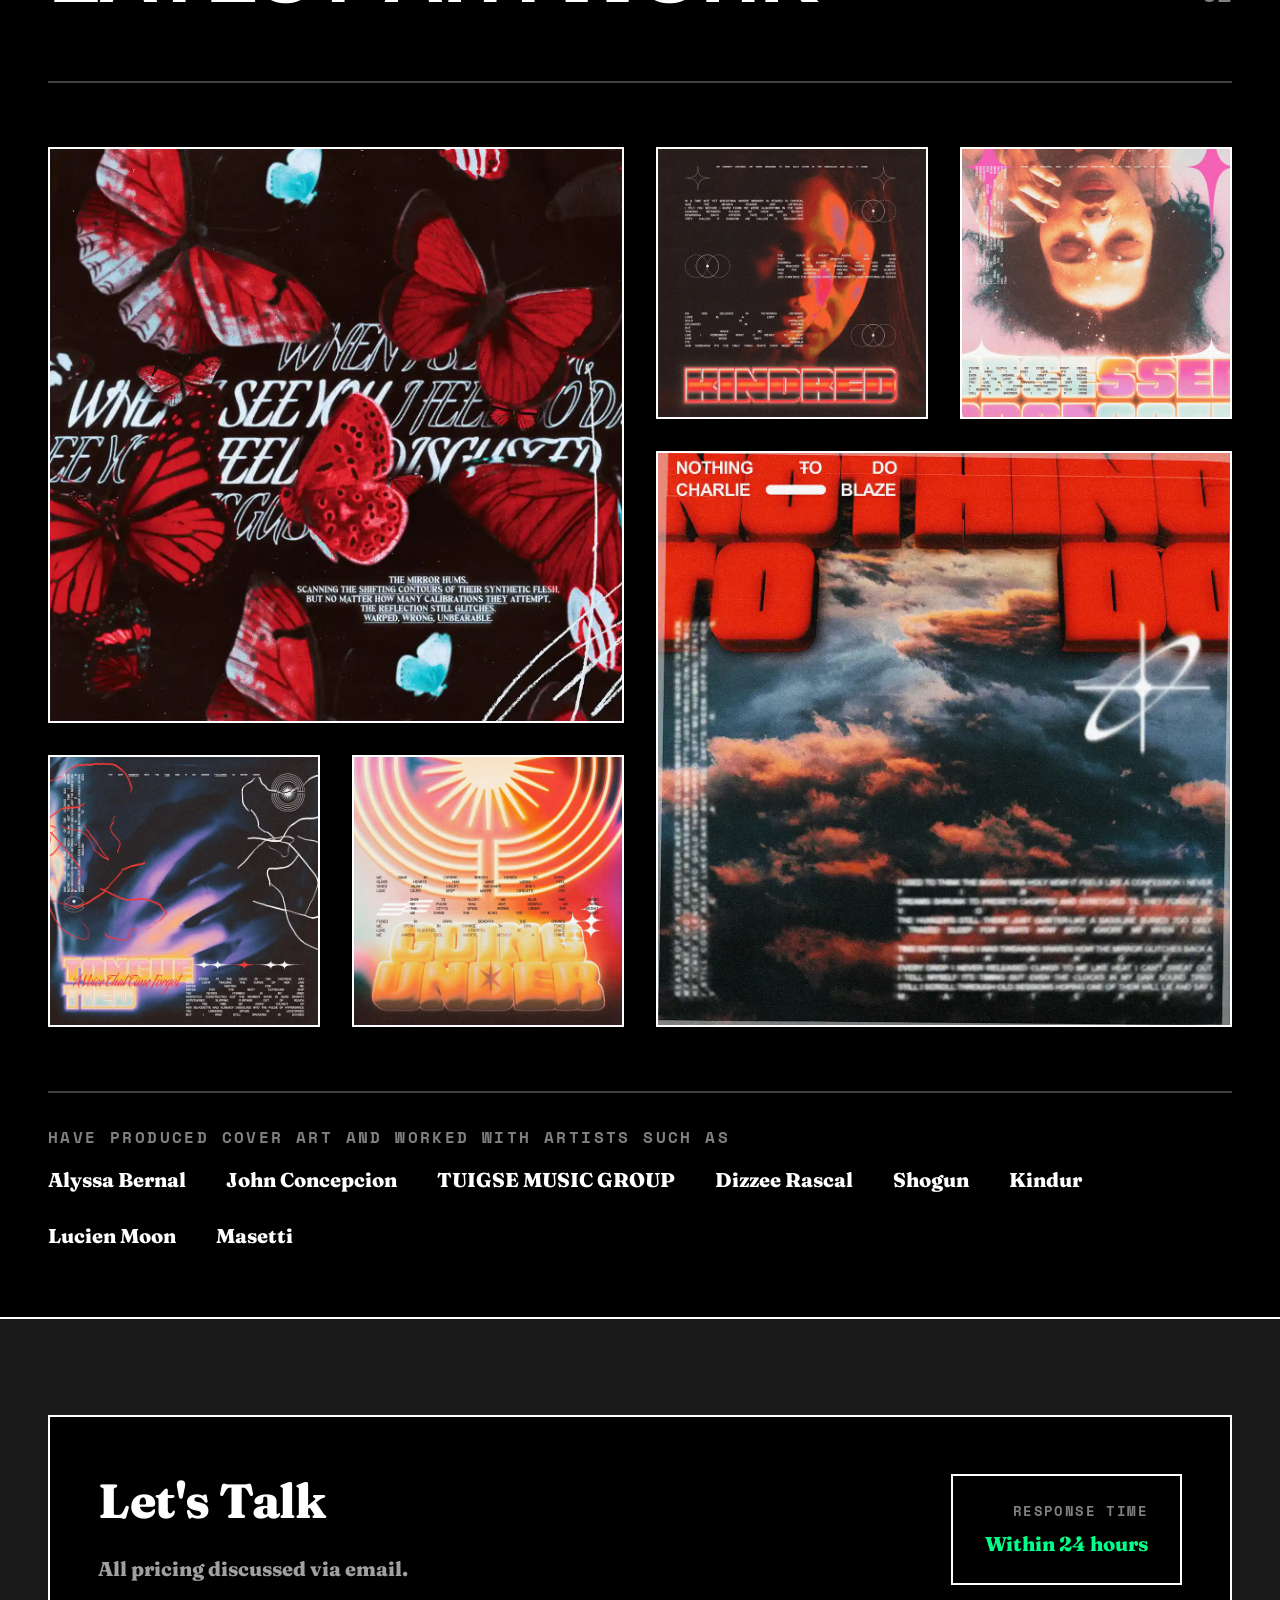
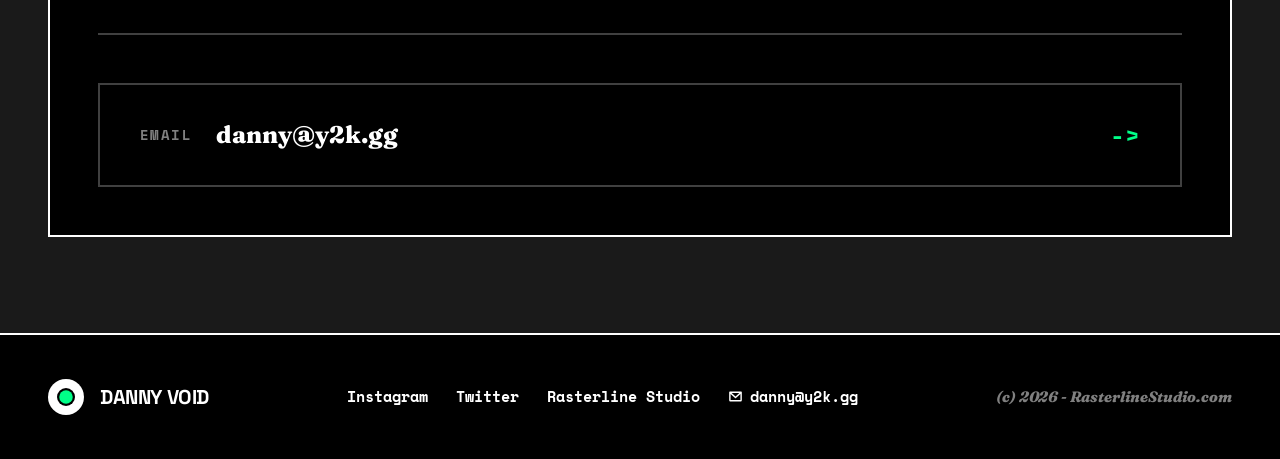
==== commit b13a04cb: "Sync sanitized mirror from dannyvoid.com [0d1cd7e]" ====
--- a/index.html
+++ b/index.html
@@ -1 +1 @@
-<!DOCTYPE html><html lang="en"><head><meta charset="utf-8"/><meta http-equiv="X-UA-Compatible" content="IE=edge"/><meta name="viewport" content="width=device-width,initial-scale=1"/><script>setTimeout(function(){var e=document.querySelector(".loading-screen");e&&!e.classList.contains("loaded")&&(e.classList.add("loaded"),document.documentElement.style.scrollBehavior="smooth",setTimeout(function(){e.style.display="none"},500))},1e3)</script><title>Danny Void - Designer & Developer</title><meta name="description" content="Designer and developer with more than fifteen years of experience. Software, album art, and music industry design."><meta property="og:title" content="Danny Void - Designer & Developer"/><meta property="og:description" content="Designer and developer with more than fifteen years of experience. Software, album art, and music industry design."/><meta property="og:image" content="https://dannyvoid.com/images/5fa866a9e1f169ac75fad449_Untitled-2-p-800.webp"/><meta property="og:type" content="website"/><meta property="og:url" content="https://dannyvoid.com/"/><meta name="twitter:card" content="summary_large_image"/><meta property="twitter:title" content="Danny Void - Designer & Developer"/><meta property="twitter:description" content="Designer and developer with more than fifteen years of experience. Software, album art, and music industry design."/><meta property="twitter:image" content="https://dannyvoid.com/images/5fa866a9e1f169ac75fad449_Untitled-2-p-800.webp"/><link rel="canonical" href="https://dannyvoid.com/"><link rel="preload" href="assets/css/fonts.css?v=4" as="style"><link rel="preload" href="assets/css/magazine-style.css?v=201" as="style"><link rel="preload" href="assets/fonts/inter/inter-v20-latin-regular.woff2" as="font" type="font/woff2" crossorigin><link rel="preload" href="assets/fonts/space-grotesk/space-grotesk-v22-latin-700.woff2" as="font" type="font/woff2" crossorigin><link rel="preload" href="https://ajax.googleapis.com/ajax/libs/jquery/3.6.0/jquery.min.js" as="script"><link rel="stylesheet" href="assets/css/fonts.css?v=4" type="text/css"/><link rel="stylesheet" href="assets/css/magazine-style.css?v=201" type="text/css"/><link rel="shortcut icon" href="assets/branding/favicon.webp" type="image/x-icon"/><link rel="apple-touch-icon" href="assets/branding/favicon_webclip.webp"/></head><body><div class="loading-screen"><canvas class="loading-dither" aria-hidden="true"></canvas><div class="loading-content"><div class="loading-backdrop" aria-hidden="true"></div><canvas class="loading-panel-dither" aria-hidden="true"></canvas><div class="loading-inner"><div class="loading-logo"><svg width="60" height="60" viewBox="0 0 32 32" fill="none"><circle cx="16" cy="16" r="16" fill="white"/><circle cx="16" cy="16" r="8" fill="black"/><circle cx="16" cy="16" r="6" fill="#00ff88"/></svg></div><div class="loading-bar"><div class="loading-progress"></div></div></div></div></div><header class="masthead"><div class="masthead-inner"><div class="logo-section"><div class="logo-mark"><svg width="32" height="32" viewBox="0 0 32 32" fill="none"><circle cx="16" cy="16" r="16" fill="currentColor"/><circle cx="16" cy="16" r="8" fill="black"/><circle cx="16" cy="16" r="6" fill="#00ff88"/></svg></div><div class="local-time"><span class="time-display" id="houston-time">--:--</span> <span class="time-separator">-</span> <span class="time-label">Houston, TX</span></div></div><nav class="main-nav"><a href="https://instagram.com/danny.void" target="_blank" rel="noopener" data-sound-hover>Instagram</a> <a href="https://twitter.com/dannyvoid" target="_blank" rel="noopener" data-sound-hover>Twitter</a> <a href="#hire" class="hire-link" data-sound-hover data-cursor="SCROLL">Hire</a> <span class="nav-divider" aria-hidden="true"></span> <button type="button" class="nav-email" data-copy-email="danny@y2k.gg" data-sound-hover data-cursor="COPY" aria-label="Copy email address danny@y2k.gg" title="Click to copy"><svg class="nav-email-icon" xmlns="http://www.w3.org/2000/svg" viewBox="0 0 256 256" fill="currentColor" aria-hidden="true" focusable="false"><path d="M224,44H32A12,12,0,0,0,20,56V192a20,20,0,0,0,20,20H216a20,20,0,0,0,20-20V56A12,12,0,0,0,224,44ZM193.15,68,128,127.72,62.85,68ZM44,188V83.28l75.89,69.57a12,12,0,0,0,16.22,0L212,83.28V188Z"/></svg> <span>danny@y2k.gg</span></button></nav></div></header><section class="hero-section"><div class="hero-grid"><div class="hero-content"><div class="eyebrow">Est. 19XX</div><h1 class="hero-title"><span class="title-line" aria-label="Danny"><span class="title-char" aria-hidden="true">D</span><span class="title-char" aria-hidden="true">a</span><span class="title-char" aria-hidden="true">n</span><span class="title-char title-char--flip" aria-hidden="true">n</span><span class="title-char" aria-hidden="true">y</span> </span><span class="title-line accent" data-text="Void">Void</span></h1><div class="hero-meta"><div class="meta-item"><span class="meta-label">Role</span> <span class="meta-value">Designer & Developer</span></div><div class="meta-item"><span class="meta-label">Focus</span> <span class="meta-value">Software Development</span></div><div class="meta-item"><span class="meta-label">Studio</span> <span class="meta-value"><a href="https://rasterlinestudio.com" target="_blank" rel="noopener" data-sound-hover data-cursor="VIEW">Rasterline Studio</a></span></div><div class="meta-item"><span class="meta-label">Past Life</span> <span class="meta-value">Album Art & Visual Identity</span></div></div></div><div class="hero-statement"><div class="statement-border"><p class="statement-text">Design and development, from shipped desktop and mobile apps across Windows, macOS, and iOS to <a href="https://ditherboy.com" target="_blank" rel="noopener" data-sound-hover data-cursor="VIEW">client</a> software and full-time <a href="https://www.instagram.com/danny.void/" target="_blank" rel="noopener" data-sound-hover data-cursor="VIEW">work of my own</a>. Nearly twenty years in, with a side practice in album art and music industry design.</p></div></div></div></section><section class="widget-section"><div class="widget-container"><div id="now-playing" class="now-playing-widget" aria-busy="true" aria-label="Loading now playing"><div class="now-playing-card now-playing-skeleton" aria-hidden="true"><div class="now-playing-card-bg"><div class="now-playing-card-bg-wash now-playing-skeleton-wash"></div></div><div class="now-playing-artwork now-playing-skeleton-art"></div><div class="now-playing-content"><div class="now-playing-main"><div class="now-playing-status"><span class="now-playing-skeleton-line now-playing-skeleton-status"></span></div><div class="now-playing-track"><div class="now-playing-skeleton-line now-playing-skeleton-title"></div><div class="now-playing-skeleton-line now-playing-skeleton-meta"></div></div></div></div></div></div></div></section><section class="focus-section"><canvas class="focus-dither-wash" aria-hidden="true"></canvas><div class="focus-container"><div class="section-header"><h2 class="section-title">Latest Software</h2><span class="section-number">01</span></div><div class="section-divider"></div><div class="focus-content"><h2 class="focus-title"><a href="https://ditherboy.com" target="_blank" rel="noopener" data-sound-hover>Dither Boy</a></h2><div class="focus-meta"><span class="focus-meta-by">by <a href="https://studioaaa.com" target="_blank" rel="noopener" class="focus-meta-logo" data-sound-hover><img src="assets/studio-aaa/branding.webp" alt="StudioAAA" width="340" height="50" loading="lazy" decoding="async"/></a></span><p class="focus-product-disclaimer"><span class="focus-product-disclaimer-legal">Disclaimer: I am an independent contractor and not an employee, agent, or representative of Studio AAA.</span> <span class="focus-product-disclaimer-note">Even though I am not an employee, I have loved working with Studio AAA on so many different projects and helping lead Dither Boy's development.</span></p></div><div class="focus-product-grid"><a href="#" class="portfolio-item focus-product-item fade-in" data-lightbox="gallery" data-sound-hover><div class="portfolio-item-media"><img src="assets/dither-boy/db_canvas.webp" alt="Dither Boy - Canvas" width="1385" height="890" loading="lazy" crossorigin="anonymous" decoding="async"/><canvas class="portfolio-dither-canvas" aria-hidden="true"></canvas></div></a><a href="#" class="portfolio-item focus-product-item fade-in" data-lightbox="gallery" data-sound-hover><div class="portfolio-item-media"><img src="assets/dither-boy/db_bayer-void.webp" alt="Dither Boy - Bayer Void" width="1385" height="890" loading="lazy" crossorigin="anonymous" decoding="async"/><canvas class="portfolio-dither-canvas" aria-hidden="true"></canvas></div></a><a href="#" class="portfolio-item focus-product-item fade-in" data-lightbox="gallery" data-sound-hover><div class="portfolio-item-media"><img src="assets/dither-boy/db_bayer-void-color.webp" alt="Dither Boy - Bayer Void Color" width="1383" height="890" loading="lazy" crossorigin="anonymous" decoding="async"/><canvas class="portfolio-dither-canvas" aria-hidden="true"></canvas></div></a></div><div class="focus-product-captions"><p class="focus-product-caption">The Dither Boy canvas workspace.</p><p class="focus-product-caption">Bayer-Void - my dithering algorithm.</p><p class="focus-product-caption">Bayer-Void with a custom color palette.</p></div><p class="focus-product-version">Screenshots: v6.1 with Chicago theme</p><div class="section-divider"></div><div class="media-section"><div class="media-label">In Media</div><div class="media-list"><a href="https://studioaaa.com/dither-boy-in-marathon-by-allan-parker/" target="_blank" rel="noopener" class="media-item" data-sound-hover data-cursor="READ"><span class="media-meta"><span class="media-outlet">Studio AAA</span> <span class="media-date">Aug 2026</span> </span><span class="media-title">Dither Boy in Marathon by Allan Parker</span> </a><a href="https://80.lv/articles/dither-boy-6-0-adds-animation-features-better-video-support" target="_blank" rel="noopener" class="media-item" data-sound-hover data-cursor="READ"><span class="media-meta"><span class="media-outlet">80 Level</span> <span class="media-date">Mar 2026</span> </span><span class="media-title">Dither Boy 6.0 Adds Animation Features &amp; Better Video Support</span> </a><a href="https://80.lv/articles/dither-boy-4-0-brings-full-color-dithering-to-over-50-effects" target="_blank" rel="noopener" class="media-item" data-sound-hover data-cursor="READ"><span class="media-meta"><span class="media-outlet">80 Level</span> <span class="media-date">Jul 2025</span> </span><span class="media-title">Dither Boy 4.0 Brings Full-Color Dithering to Over 50 Effects</span></a></div></div><div class="project-timeline"><div class="timeline-label">Contributions</div><ol class="timeline-list"><li class="timeline-item is-ongoing"><div class="timeline-when"><time datetime="2024-09">Sep 2024</time> <span class="timeline-when-sep" aria-hidden="true">-</span> <span class="timeline-when-end">Present</span></div><div class="timeline-body"><a href="https://ditherboy.com" target="_blank" rel="noopener" class="timeline-title" data-sound-hover data-cursor="VIEW">Dither Boy</a><p class="timeline-note">Still in active development as of August 2026.</p></div></li><li class="timeline-item"><div class="timeline-when"><time datetime="2025-03" aria-label="2025, month redacted"><span class="timeline-censor" aria-hidden="true">Mar</span> <span class="timeline-year">2025</span></time></div><div class="timeline-body"><a href="https://studioaaa.com/introducing-color-cat/" target="_blank" rel="noopener" class="timeline-title" data-sound-hover data-cursor="VIEW">Color Cat</a></div></li><li class="timeline-item"><div class="timeline-when"><time datetime="2025-07" aria-label="2025, month redacted"><span class="timeline-censor" aria-hidden="true">Jul</span> <span class="timeline-year">2025</span></time></div><div class="timeline-body"><a href="https://studioaaa.com/product/flareware/" target="_blank" rel="noopener" class="timeline-title" data-sound-hover data-cursor="VIEW">Flareware</a></div></li><li class="timeline-item"><div class="timeline-when"><time datetime="2025-11" aria-label="2025, month redacted"><span class="timeline-censor" aria-hidden="true">Nov</span> <span class="timeline-year">2025</span></time></div><div class="timeline-body"><a href="https://studioaaa.com/script-slayer/" target="_blank" rel="noopener" class="timeline-title" data-sound-hover data-cursor="VIEW">Script Slayer</a></div></li></ol></div></div></div></section><section class="portfolio-section"><div class="section-header"><h2 class="section-title">Latest Artwork</h2><span class="section-number">02</span></div><div class="section-divider"></div><div class="portfolio-grid" id="portfolio-grid"></div><div class="section-divider"></div><div class="contributions-section"><div class="contributions-label">Have produced cover art and worked with artists such as</div><div class="contributions-list"><span class="contribution-item">Alyssa Bernal</span> <span class="contribution-item">John Concepcion</span> <span class="contribution-item">TUIGSE MUSIC GROUP</span> <span class="contribution-item">Dizzee Rascal</span> <span class="contribution-item">Shogun</span> <span class="contribution-item">Kindur</span> <span class="contribution-item">Lucien Moon</span> <span class="contribution-item">Masetti</span></div></div></section><section id="hire" class="hire-section"><div class="hire-grid"><div class="hire-card contact-card"><div class="contact-header"><div class="contact-intro"><h3 class="card-title">Let's Talk</h3><p class="contact-lead">All pricing discussed via email.</p></div><div class="contact-badge"><span class="badge-label">Response Time</span> <span class="badge-value">Within 24 hours</span></div></div><div class="contact-tiles"><a href="mailto:danny@y2k.gg" class="contact-tile" data-sound-hover data-cursor="EMAIL"><span class="tile-label">Email</span> <span class="tile-value">danny@y2k.gg</span> <span class="tile-action">-&gt;</span></a></div></div></div></section><footer class="site-footer"><div class="footer-inner"><div class="footer-brand"><div class="footer-logo" aria-hidden="true"><svg width="40" height="40" viewBox="0 0 32 32" fill="none"><circle cx="16" cy="16" r="16" fill="white"/><circle cx="16" cy="16" r="8" fill="black"/><circle cx="16" cy="16" r="6" fill="#00ff88"/></svg></div><span class="footer-name">Danny Void</span></div><nav class="footer-links" aria-label="Footer"><a href="https://instagram.com/danny.void" target="_blank" rel="noopener" data-sound-hover>Instagram</a> <a href="https://twitter.com/dannyvoid" target="_blank" rel="noopener" data-sound-hover>Twitter</a> <a href="https://rasterlinestudio.com" target="_blank" rel="noopener" data-sound-hover data-cursor="VIEW">Rasterline Studio</a> <button type="button" class="nav-email footer-email" data-copy-email="danny@y2k.gg" data-sound-hover data-cursor="COPY" aria-label="Copy email address danny@y2k.gg" title="Click to copy"><svg class="nav-email-icon" xmlns="http://www.w3.org/2000/svg" viewBox="0 0 256 256" fill="currentColor" aria-hidden="true" focusable="false"><path d="M224,44H32A12,12,0,0,0,20,56V192a20,20,0,0,0,20,20H216a20,20,0,0,0,20-20V56A12,12,0,0,0,224,44ZM193.15,68,128,127.72,62.85,68ZM44,188V83.28l75.89,69.57a12,12,0,0,0,16.22,0L212,83.28V188Z"/></svg> <span>danny@y2k.gg</span></button></nav><p class="footer-copyright">(c) 2026</p></div></footer><script data-cfasync="false" src="https://ajax.googleapis.com/ajax/libs/jquery/3.6.0/jquery.min.js" defer="defer"></script><script type="module" data-cfasync="false" src="assets/js/now-playing/main.js?v=20"></script><script data-cfasync="false" src="assets/js/magazine-interactions.js?v=120" defer="defer"></script><script data-goatcounter="https://galadriel.dannyvoid.com/count" async src="https://galadriel.dannyvoid.com/count.js"></script></body></html>+<!DOCTYPE html><html lang="en"><head><meta charset="utf-8"/><meta http-equiv="X-UA-Compatible" content="IE=edge"/><meta name="viewport" content="width=device-width,initial-scale=1"/><script>setTimeout(function(){var e=document.querySelector(".loading-screen");e&&!e.classList.contains("loaded")&&(e.classList.add("loaded"),document.documentElement.style.scrollBehavior="smooth",setTimeout(function(){e.style.display="none"},500))},1e3)</script><title>Danny Void - Designer & Developer</title><meta name="description" content="Designer and developer with more than fifteen years of experience. Software, album art, and music industry design."><meta property="og:title" content="Danny Void - Designer & Developer"/><meta property="og:description" content="Designer and developer with more than fifteen years of experience. Software, album art, and music industry design."/><meta property="og:image" content="https://dannyvoid.com/images/5fa866a9e1f169ac75fad449_Untitled-2-p-800.webp"/><meta property="og:type" content="website"/><meta property="og:url" content="https://dannyvoid.com/"/><meta name="twitter:card" content="summary_large_image"/><meta property="twitter:title" content="Danny Void - Designer & Developer"/><meta property="twitter:description" content="Designer and developer with more than fifteen years of experience. Software, album art, and music industry design."/><meta property="twitter:image" content="https://dannyvoid.com/images/5fa866a9e1f169ac75fad449_Untitled-2-p-800.webp"/><link rel="canonical" href="https://dannyvoid.com/"><link rel="preload" href="assets/css/fonts.css?v=4" as="style"><link rel="preload" href="assets/css/magazine-style.css?v=202" as="style"><link rel="preload" href="assets/fonts/inter/inter-v20-latin-regular.woff2" as="font" type="font/woff2" crossorigin><link rel="preload" href="assets/fonts/space-grotesk/space-grotesk-v22-latin-700.woff2" as="font" type="font/woff2" crossorigin><link rel="preload" href="https://ajax.googleapis.com/ajax/libs/jquery/3.6.0/jquery.min.js" as="script"><link rel="stylesheet" href="assets/css/fonts.css?v=4" type="text/css"/><link rel="stylesheet" href="assets/css/magazine-style.css?v=202" type="text/css"/><link rel="shortcut icon" href="assets/branding/favicon.webp" type="image/x-icon"/><link rel="apple-touch-icon" href="assets/branding/favicon_webclip.webp"/></head><body><div class="loading-screen"><canvas class="loading-dither" aria-hidden="true"></canvas><div class="loading-content"><div class="loading-backdrop" aria-hidden="true"></div><canvas class="loading-panel-dither" aria-hidden="true"></canvas><div class="loading-inner"><div class="loading-logo"><svg width="60" height="60" viewBox="0 0 32 32" fill="none"><circle cx="16" cy="16" r="16" fill="white"/><circle cx="16" cy="16" r="8" fill="black"/><circle cx="16" cy="16" r="6" fill="#00ff88"/></svg></div><div class="loading-bar"><div class="loading-progress"></div></div></div></div></div><header class="masthead"><div class="masthead-inner"><div class="logo-section"><div class="logo-mark"><svg width="32" height="32" viewBox="0 0 32 32" fill="none"><circle cx="16" cy="16" r="16" fill="currentColor"/><circle cx="16" cy="16" r="8" fill="black"/><circle cx="16" cy="16" r="6" fill="#00ff88"/></svg></div><div class="local-time"><span class="time-display" id="houston-time">--:--</span> <span class="time-separator">-</span> <span class="time-label">Houston, TX</span></div></div><nav class="main-nav"><a href="https://instagram.com/danny.void" target="_blank" rel="noopener" data-sound-hover>Instagram</a> <a href="https://twitter.com/dannyvoid" target="_blank" rel="noopener" data-sound-hover>Twitter</a> <a href="#hire" class="hire-link" data-sound-hover data-cursor="SCROLL">Hire</a> <span class="nav-divider" aria-hidden="true"></span> <button type="button" class="nav-email" data-copy-email="danny@y2k.gg" data-sound-hover data-cursor="COPY" aria-label="Copy email address danny@y2k.gg" title="Click to copy"><svg class="nav-email-icon" xmlns="http://www.w3.org/2000/svg" viewBox="0 0 256 256" fill="currentColor" aria-hidden="true" focusable="false"><path d="M224,44H32A12,12,0,0,0,20,56V192a20,20,0,0,0,20,20H216a20,20,0,0,0,20-20V56A12,12,0,0,0,224,44ZM193.15,68,128,127.72,62.85,68ZM44,188V83.28l75.89,69.57a12,12,0,0,0,16.22,0L212,83.28V188Z"/></svg> <span>danny@y2k.gg</span></button></nav></div></header><section class="hero-section"><div class="hero-grid"><div class="hero-content"><div class="eyebrow">Est. 19XX</div><h1 class="hero-title"><span class="title-line" aria-label="Danny"><span class="title-char" aria-hidden="true">D</span><span class="title-char" aria-hidden="true">a</span><span class="title-char" aria-hidden="true">n</span><span class="title-char title-char--flip" aria-hidden="true">n</span><span class="title-char" aria-hidden="true">y</span> </span><span class="title-line accent" data-text="Void">Void</span></h1><div class="hero-meta"><div class="meta-item"><span class="meta-label">Role</span> <span class="meta-value">Designer & Developer</span></div><div class="meta-item"><span class="meta-label">Focus</span> <span class="meta-value">Software Development</span></div><div class="meta-item"><span class="meta-label">Studio</span> <span class="meta-value"><a href="https://rasterlinestudio.com" target="_blank" rel="noopener" data-sound-hover>Rasterline Studio</a></span></div><div class="meta-item"><span class="meta-label">Past Life</span> <span class="meta-value">Album Art & Visual Identity</span></div></div></div><div class="hero-statement"><div class="statement-border"><p class="statement-text">Design and development, from shipped desktop and mobile apps across Windows, macOS, and iOS to <a href="https://ditherboy.com" target="_blank" rel="noopener" data-sound-hover data-cursor="VIEW">client</a> software and full-time <a href="https://www.instagram.com/danny.void/" target="_blank" rel="noopener" data-sound-hover data-cursor="VIEW">work of my own</a>. Nearly twenty years in, with a side practice in album art and music industry design.</p></div></div></div></section><section class="widget-section"><div class="widget-container"><div id="now-playing" class="now-playing-widget" aria-busy="true" aria-label="Loading now playing"><div class="now-playing-card now-playing-skeleton" aria-hidden="true"><div class="now-playing-card-bg"><div class="now-playing-card-bg-wash now-playing-skeleton-wash"></div></div><div class="now-playing-artwork now-playing-skeleton-art"></div><div class="now-playing-content"><div class="now-playing-main"><div class="now-playing-status"><span class="now-playing-skeleton-line now-playing-skeleton-status"></span></div><div class="now-playing-track"><div class="now-playing-skeleton-line now-playing-skeleton-title"></div><div class="now-playing-skeleton-line now-playing-skeleton-meta"></div></div></div></div></div></div></div></section><section class="focus-section"><canvas class="focus-dither-wash" aria-hidden="true"></canvas><div class="focus-container"><div class="section-header"><h2 class="section-title">Latest Software</h2><span class="section-number">01</span></div><div class="section-divider"></div><div class="focus-content"><h2 class="focus-title"><a href="https://ditherboy.com" target="_blank" rel="noopener" data-sound-hover>Dither Boy</a></h2><div class="focus-meta"><span class="focus-meta-by">by <a href="https://studioaaa.com" target="_blank" rel="noopener" class="focus-meta-logo" data-sound-hover><img src="assets/studio-aaa/branding.webp" alt="StudioAAA" width="340" height="50" loading="lazy" decoding="async"/></a></span><p class="focus-product-disclaimer"><span class="focus-product-disclaimer-legal">Disclaimer: I am an independent contractor and not an employee, agent, or representative of Studio AAA.</span> <span class="focus-product-disclaimer-note">Even though I am not an employee, I have loved working with Studio AAA on so many different projects and helping lead Dither Boy's development.</span></p></div><div class="focus-product-grid"><a href="#" class="portfolio-item focus-product-item fade-in" data-lightbox="gallery" data-sound-hover><div class="portfolio-item-media"><img src="assets/dither-boy/db_canvas.webp" alt="Dither Boy - Canvas" width="1385" height="890" loading="lazy" crossorigin="anonymous" decoding="async"/><canvas class="portfolio-dither-canvas" aria-hidden="true"></canvas></div></a><a href="#" class="portfolio-item focus-product-item fade-in" data-lightbox="gallery" data-sound-hover><div class="portfolio-item-media"><img src="assets/dither-boy/db_bayer-void.webp" alt="Dither Boy - Bayer Void" width="1385" height="890" loading="lazy" crossorigin="anonymous" decoding="async"/><canvas class="portfolio-dither-canvas" aria-hidden="true"></canvas></div></a><a href="#" class="portfolio-item focus-product-item fade-in" data-lightbox="gallery" data-sound-hover><div class="portfolio-item-media"><img src="assets/dither-boy/db_bayer-void-color.webp" alt="Dither Boy - Bayer Void Color" width="1383" height="890" loading="lazy" crossorigin="anonymous" decoding="async"/><canvas class="portfolio-dither-canvas" aria-hidden="true"></canvas></div></a></div><div class="focus-product-captions"><p class="focus-product-caption">The Dither Boy canvas workspace.</p><p class="focus-product-caption">Bayer-Void - my dithering algorithm.</p><p class="focus-product-caption">Bayer-Void with a custom color palette.</p></div><p class="focus-product-version">Screenshots: v6.1 with Chicago theme</p><div class="section-divider"></div><div class="media-section"><div class="media-label">In Media</div><div class="media-list"><a href="https://studioaaa.com/dither-boy-in-marathon-by-allan-parker/" target="_blank" rel="noopener" class="media-item" data-sound-hover data-cursor="READ"><span class="media-meta"><span class="media-outlet">Studio AAA</span> <span class="media-date">Aug 2026</span> </span><span class="media-title">Dither Boy in Marathon by Allan Parker</span> </a><a href="https://80.lv/articles/dither-boy-6-0-adds-animation-features-better-video-support" target="_blank" rel="noopener" class="media-item" data-sound-hover data-cursor="READ"><span class="media-meta"><span class="media-outlet">80 Level</span> <span class="media-date">Mar 2026</span> </span><span class="media-title">Dither Boy 6.0 Adds Animation Features &amp; Better Video Support</span> </a><a href="https://80.lv/articles/dither-boy-4-0-brings-full-color-dithering-to-over-50-effects" target="_blank" rel="noopener" class="media-item" data-sound-hover data-cursor="READ"><span class="media-meta"><span class="media-outlet">80 Level</span> <span class="media-date">Jul 2025</span> </span><span class="media-title">Dither Boy 4.0 Brings Full-Color Dithering to Over 50 Effects</span></a></div></div><div class="project-timeline"><div class="timeline-label">Contributions</div><ol class="timeline-list"><li class="timeline-item is-ongoing"><div class="timeline-when"><time datetime="2024-09">Sep 2024</time> <span class="timeline-when-sep" aria-hidden="true">-</span> <span class="timeline-when-end">Present</span></div><div class="timeline-body"><a href="https://ditherboy.com" target="_blank" rel="noopener" class="timeline-title" data-sound-hover data-cursor="VIEW">Dither Boy</a><p class="timeline-note">Still in active development as of August 2026.</p></div></li><li class="timeline-item"><div class="timeline-when"><time datetime="2025-03" aria-label="2025, month redacted"><span class="timeline-censor" aria-hidden="true">Mar</span> <span class="timeline-year">2025</span></time></div><div class="timeline-body"><a href="https://studioaaa.com/introducing-color-cat/" target="_blank" rel="noopener" class="timeline-title" data-sound-hover data-cursor="VIEW">Color Cat</a></div></li><li class="timeline-item"><div class="timeline-when"><time datetime="2025-07" aria-label="2025, month redacted"><span class="timeline-censor" aria-hidden="true">Jul</span> <span class="timeline-year">2025</span></time></div><div class="timeline-body"><a href="https://studioaaa.com/product/flareware/" target="_blank" rel="noopener" class="timeline-title" data-sound-hover data-cursor="VIEW">Flareware</a></div></li><li class="timeline-item"><div class="timeline-when"><time datetime="2025-11" aria-label="2025, month redacted"><span class="timeline-censor" aria-hidden="true">Nov</span> <span class="timeline-year">2025</span></time></div><div class="timeline-body"><a href="https://studioaaa.com/script-slayer/" target="_blank" rel="noopener" class="timeline-title" data-sound-hover data-cursor="VIEW">Script Slayer</a></div></li></ol></div></div></div></section><section class="portfolio-section"><div class="section-header"><h2 class="section-title">Latest Artwork</h2><span class="section-number">02</span></div><div class="section-divider"></div><div class="portfolio-grid" id="portfolio-grid"></div><div class="section-divider"></div><div class="contributions-section"><div class="contributions-label">Have produced cover art and worked with artists such as</div><div class="contributions-list"><span class="contribution-item">Alyssa Bernal</span> <span class="contribution-item">John Concepcion</span> <span class="contribution-item">TUIGSE MUSIC GROUP</span> <span class="contribution-item">Dizzee Rascal</span> <span class="contribution-item">Shogun</span> <span class="contribution-item">Kindur</span> <span class="contribution-item">Lucien Moon</span> <span class="contribution-item">Masetti</span></div></div></section><section id="hire" class="hire-section"><div class="hire-grid"><div class="hire-card contact-card"><div class="contact-header"><div class="contact-intro"><h3 class="card-title">Let's Talk</h3><p class="contact-lead">All pricing discussed via email.</p></div><div class="contact-badge"><span class="badge-label">Response Time</span> <span class="badge-value">Within 24 hours</span></div></div><div class="contact-tiles"><a href="mailto:danny@y2k.gg" class="contact-tile" data-sound-hover data-cursor="EMAIL"><span class="tile-label">Email</span> <span class="tile-value">danny@y2k.gg</span> <span class="tile-action">-&gt;</span></a></div></div></div></section><footer class="site-footer"><div class="footer-inner"><div class="footer-brand"><div class="footer-logo" aria-hidden="true"><svg width="40" height="40" viewBox="0 0 32 32" fill="none"><circle cx="16" cy="16" r="16" fill="white"/><circle cx="16" cy="16" r="8" fill="black"/><circle cx="16" cy="16" r="6" fill="#00ff88"/></svg></div><span class="footer-name">Danny Void</span></div><nav class="footer-links" aria-label="Footer"><a href="https://instagram.com/danny.void" target="_blank" rel="noopener" data-sound-hover>Instagram</a> <a href="https://twitter.com/dannyvoid" target="_blank" rel="noopener" data-sound-hover>Twitter</a> <a href="https://rasterlinestudio.com" target="_blank" rel="noopener" data-sound-hover data-cursor="VIEW">Rasterline Studio</a> <button type="button" class="nav-email footer-email" data-copy-email="danny@y2k.gg" data-sound-hover data-cursor="COPY" aria-label="Copy email address danny@y2k.gg" title="Click to copy"><svg class="nav-email-icon" xmlns="http://www.w3.org/2000/svg" viewBox="0 0 256 256" fill="currentColor" aria-hidden="true" focusable="false"><path d="M224,44H32A12,12,0,0,0,20,56V192a20,20,0,0,0,20,20H216a20,20,0,0,0,20-20V56A12,12,0,0,0,224,44ZM193.15,68,128,127.72,62.85,68ZM44,188V83.28l75.89,69.57a12,12,0,0,0,16.22,0L212,83.28V188Z"/></svg> <span>danny@y2k.gg</span></button></nav><p class="footer-copyright">(c) 2026 - <a href="https://rasterlinestudio.com" target="_blank" rel="noopener" data-sound-hover>RasterlineStudio.com</a></p></div></footer><script data-cfasync="false" src="https://ajax.googleapis.com/ajax/libs/jquery/3.6.0/jquery.min.js" defer="defer"></script><script type="module" data-cfasync="false" src="assets/js/now-playing/main.js?v=20"></script><script data-cfasync="false" src="assets/js/magazine-interactions.js?v=120" defer="defer"></script><script data-goatcounter="https://galadriel.dannyvoid.com/count" async src="https://galadriel.dannyvoid.com/count.js"></script></body></html>
--- a/assets/css/magazine-style.css
+++ b/assets/css/magazine-style.css
@@ -2166,6 +2166,16 @@
   text-align: right;
 }
 
+.footer-copyright a {
+  color: inherit;
+  border-bottom: none;
+}
+
+.footer-copyright a:hover {
+  color: var(--color-accent);
+  border-bottom: none;
+}
+
 /* ============================================
    RESPONSIVE
    ============================================ */
--- a/assets/css/magazine-style.css
+++ b/assets/css/magazine-style.css
@@ -2166,6 +2166,16 @@
   text-align: right;
 }
 
+.footer-copyright a {
+  color: inherit;
+  border-bottom: none;
+}
+
+.footer-copyright a:hover {
+  color: var(--color-accent);
+  border-bottom: none;
+}
+
 /* ============================================
    RESPONSIVE
    ============================================ */
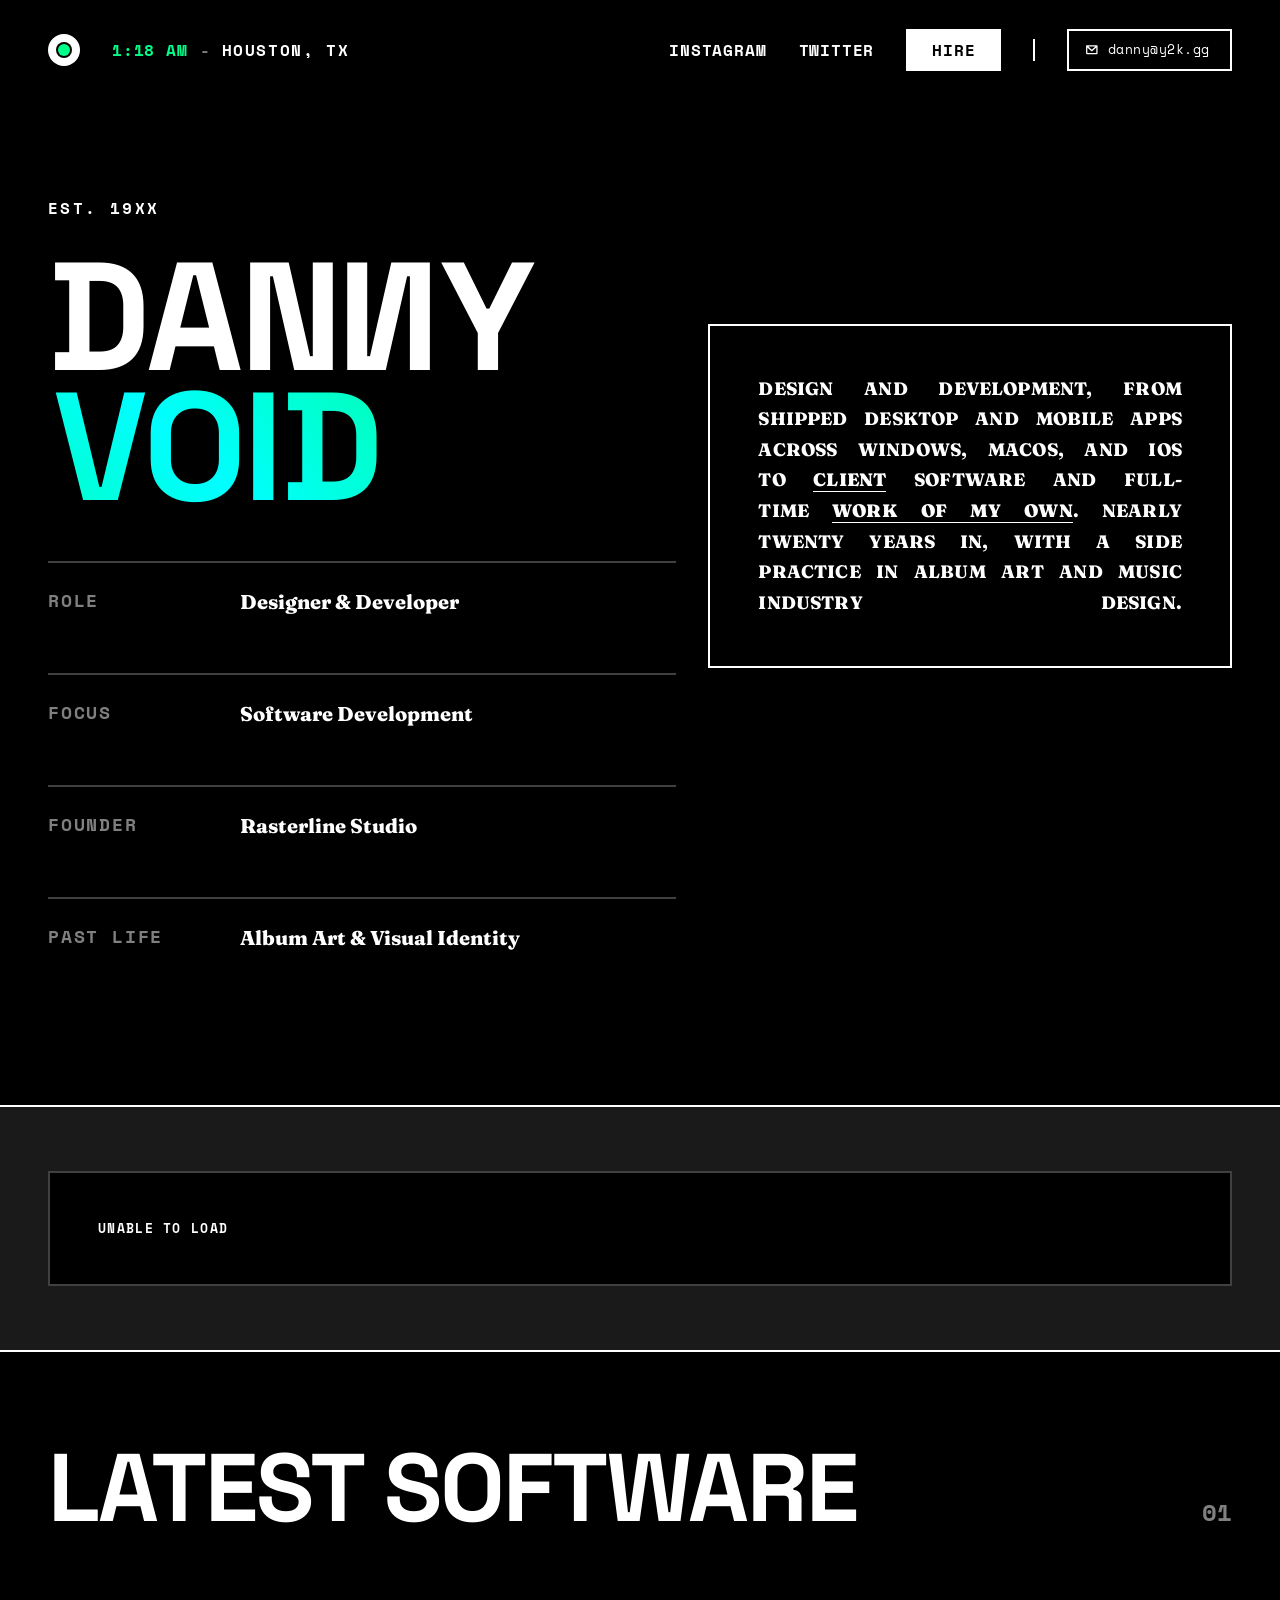
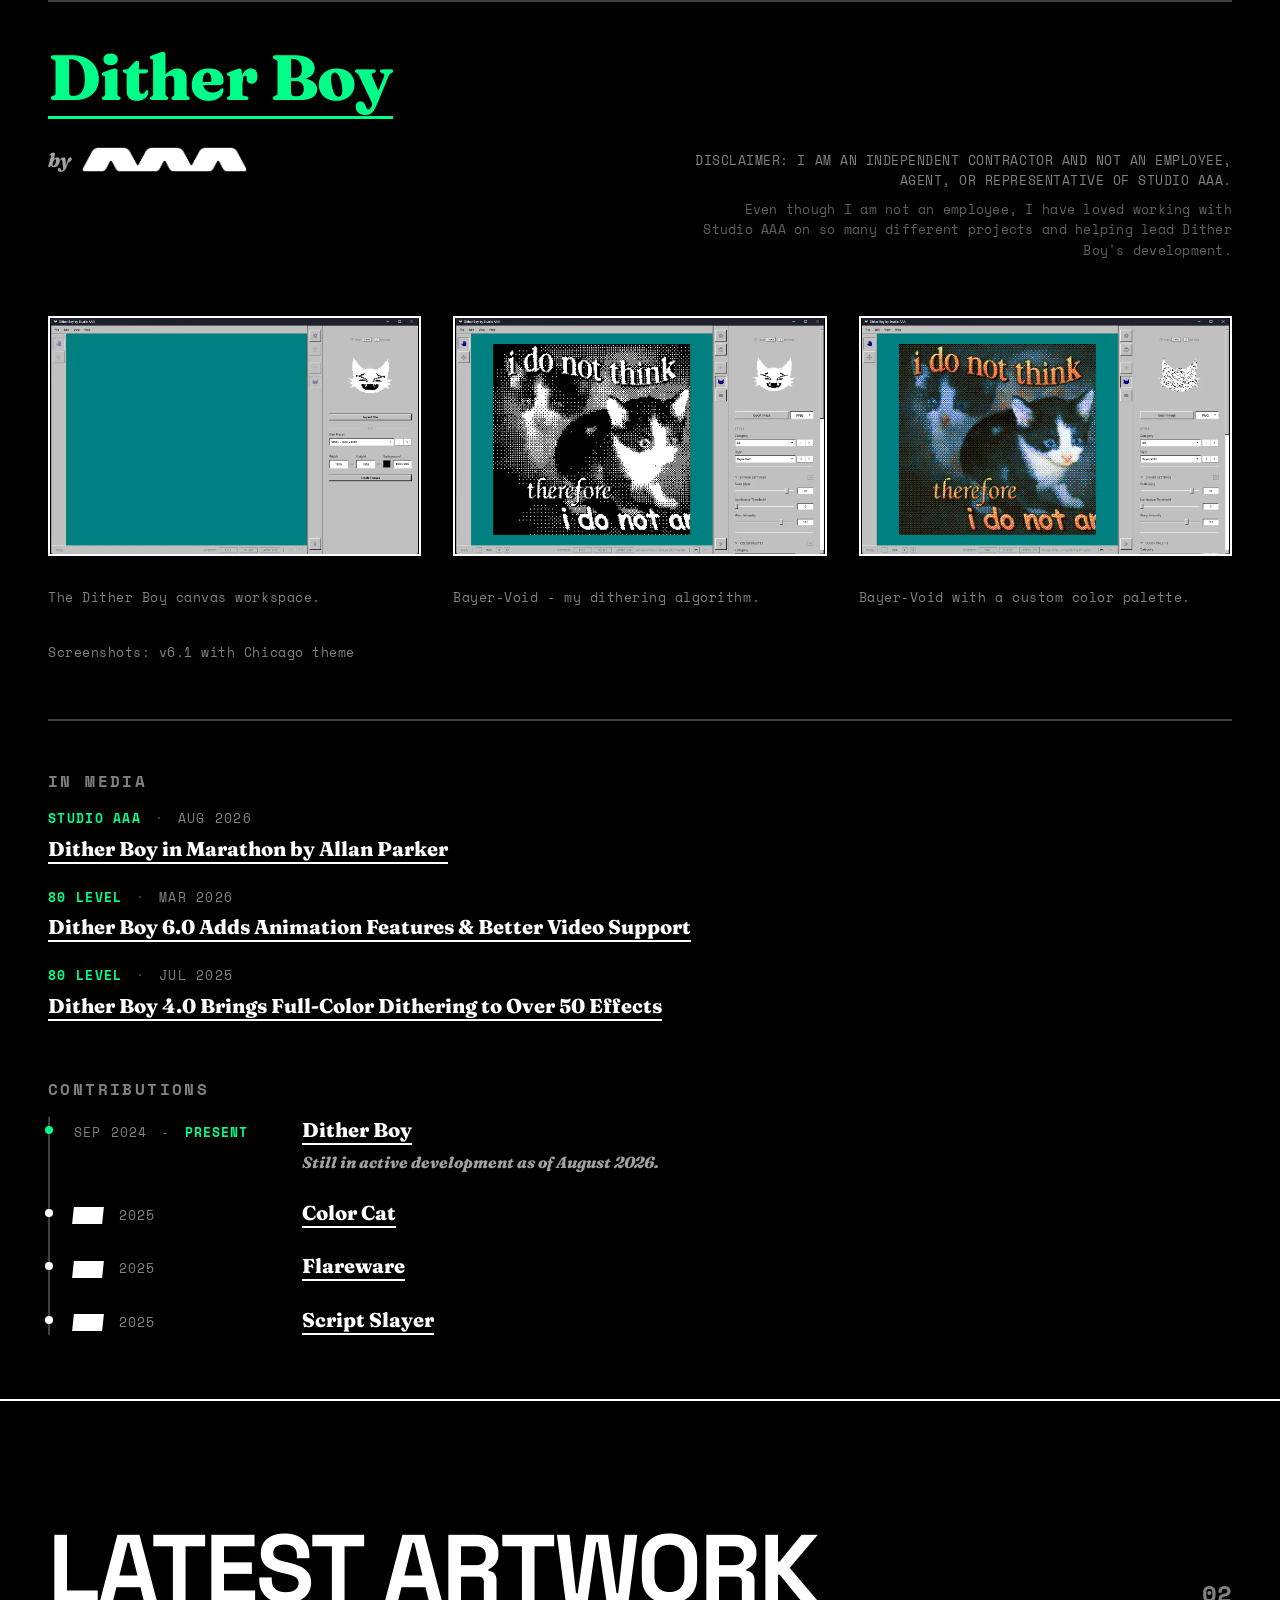
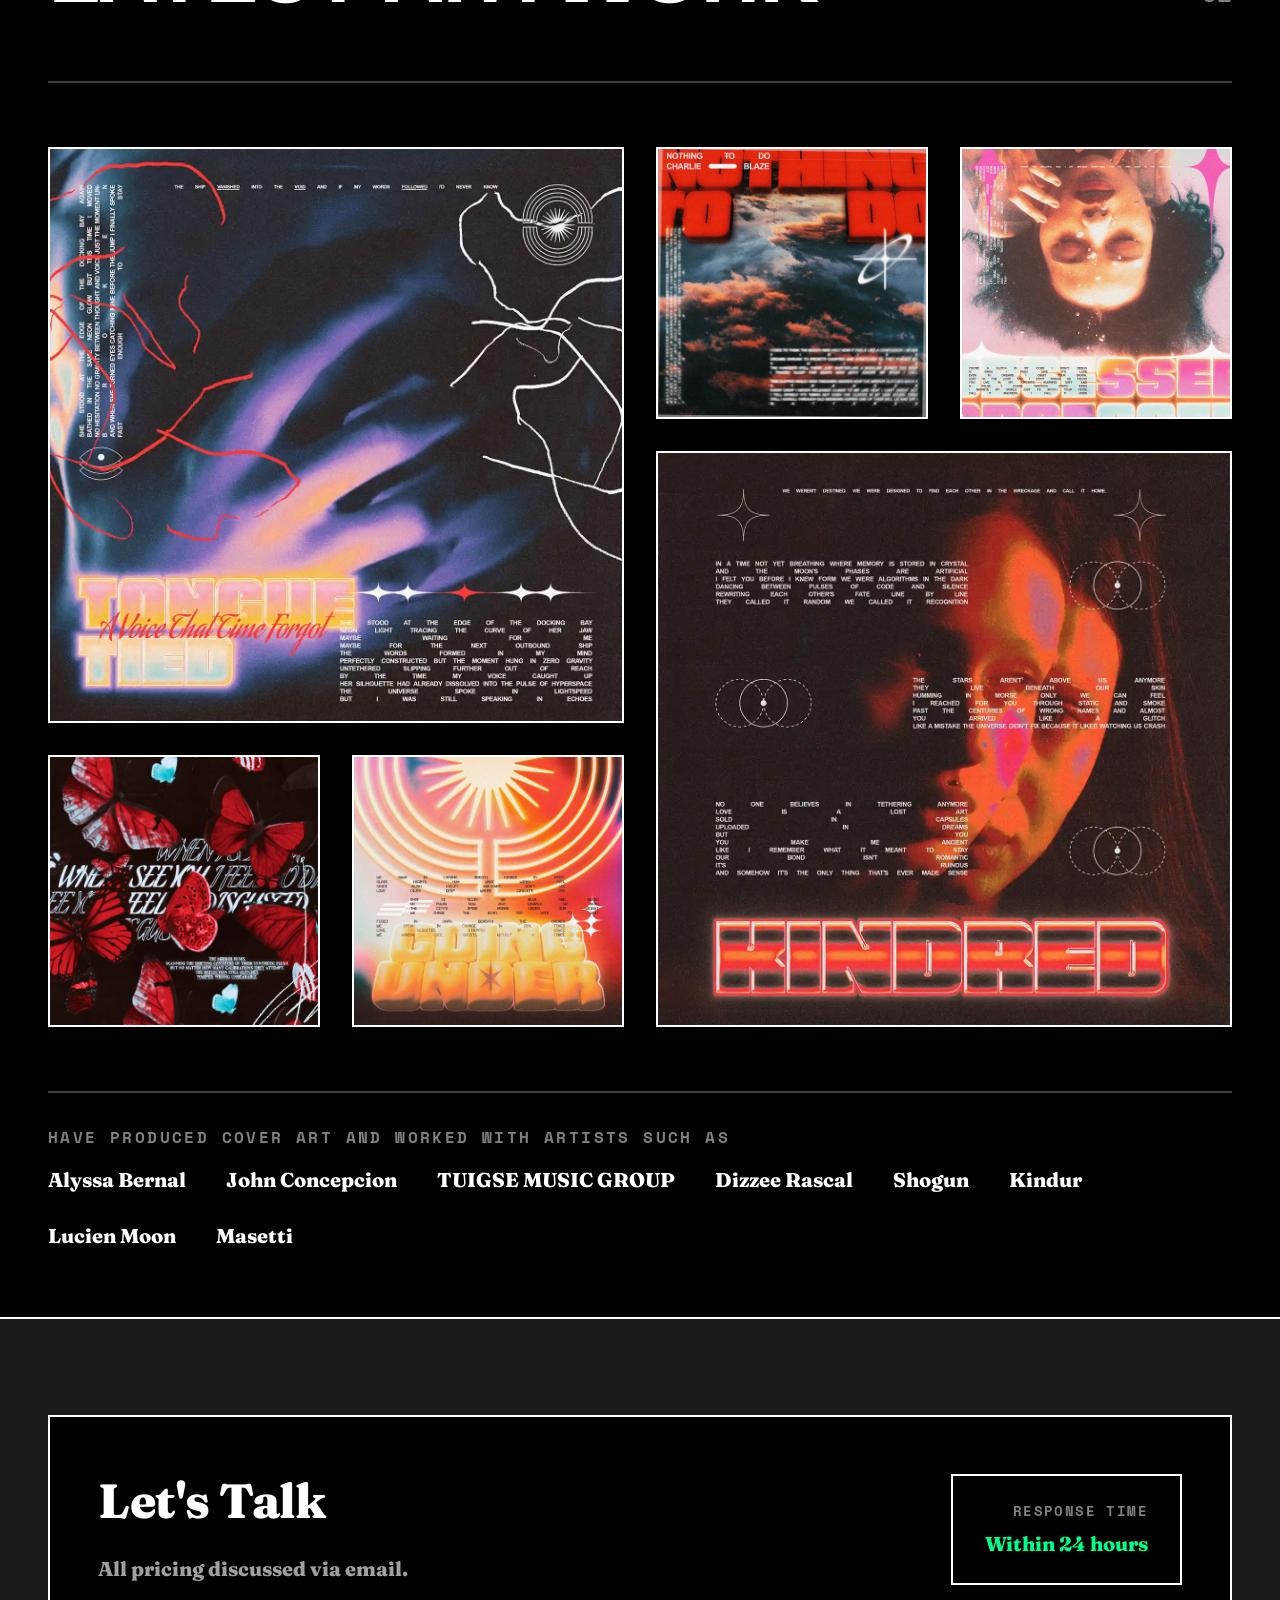
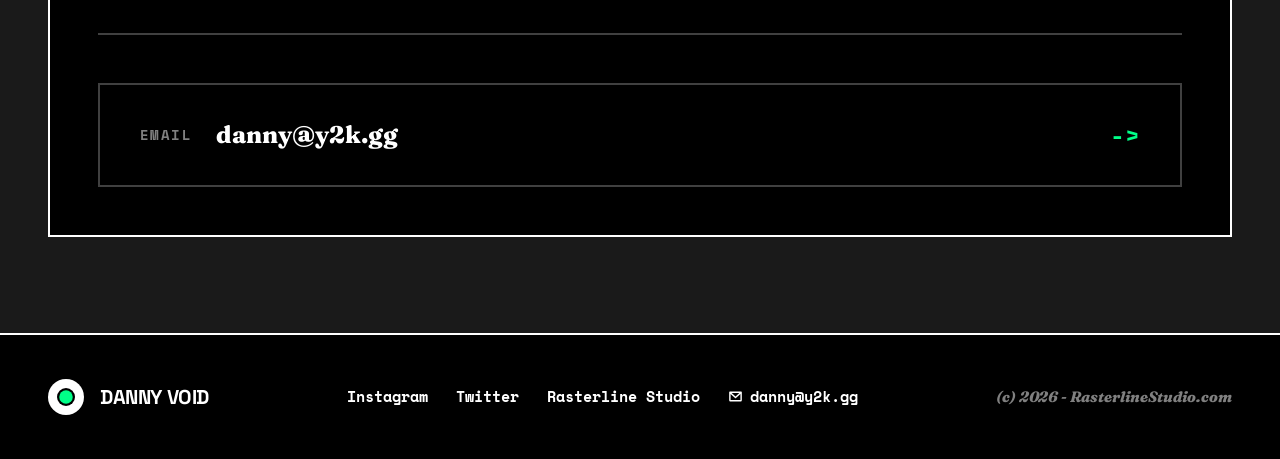
==== commit d2561d7c: "Sync sanitized mirror from dannyvoid.com [1fa6f7e]" ====
--- a/index.html
+++ b/index.html
@@ -1 +1 @@
-<!DOCTYPE html><html lang="en"><head><meta charset="utf-8"/><meta http-equiv="X-UA-Compatible" content="IE=edge"/><meta name="viewport" content="width=device-width,initial-scale=1"/><script>setTimeout(function(){var e=document.querySelector(".loading-screen");e&&!e.classList.contains("loaded")&&(e.classList.add("loaded"),document.documentElement.style.scrollBehavior="smooth",setTimeout(function(){e.style.display="none"},500))},1e3)</script><title>Danny Void - Designer & Developer</title><meta name="description" content="Designer and developer with more than fifteen years of experience. Software, album art, and music industry design."><meta property="og:title" content="Danny Void - Designer & Developer"/><meta property="og:description" content="Designer and developer with more than fifteen years of experience. Software, album art, and music industry design."/><meta property="og:image" content="https://dannyvoid.com/images/5fa866a9e1f169ac75fad449_Untitled-2-p-800.webp"/><meta property="og:type" content="website"/><meta property="og:url" content="https://dannyvoid.com/"/><meta name="twitter:card" content="summary_large_image"/><meta property="twitter:title" content="Danny Void - Designer & Developer"/><meta property="twitter:description" content="Designer and developer with more than fifteen years of experience. Software, album art, and music industry design."/><meta property="twitter:image" content="https://dannyvoid.com/images/5fa866a9e1f169ac75fad449_Untitled-2-p-800.webp"/><link rel="canonical" href="https://dannyvoid.com/"><link rel="preload" href="assets/css/fonts.css?v=4" as="style"><link rel="preload" href="assets/css/magazine-style.css?v=202" as="style"><link rel="preload" href="assets/fonts/inter/inter-v20-latin-regular.woff2" as="font" type="font/woff2" crossorigin><link rel="preload" href="assets/fonts/space-grotesk/space-grotesk-v22-latin-700.woff2" as="font" type="font/woff2" crossorigin><link rel="preload" href="https://ajax.googleapis.com/ajax/libs/jquery/3.6.0/jquery.min.js" as="script"><link rel="stylesheet" href="assets/css/fonts.css?v=4" type="text/css"/><link rel="stylesheet" href="assets/css/magazine-style.css?v=202" type="text/css"/><link rel="shortcut icon" href="assets/branding/favicon.webp" type="image/x-icon"/><link rel="apple-touch-icon" href="assets/branding/favicon_webclip.webp"/></head><body><div class="loading-screen"><canvas class="loading-dither" aria-hidden="true"></canvas><div class="loading-content"><div class="loading-backdrop" aria-hidden="true"></div><canvas class="loading-panel-dither" aria-hidden="true"></canvas><div class="loading-inner"><div class="loading-logo"><svg width="60" height="60" viewBox="0 0 32 32" fill="none"><circle cx="16" cy="16" r="16" fill="white"/><circle cx="16" cy="16" r="8" fill="black"/><circle cx="16" cy="16" r="6" fill="#00ff88"/></svg></div><div class="loading-bar"><div class="loading-progress"></div></div></div></div></div><header class="masthead"><div class="masthead-inner"><div class="logo-section"><div class="logo-mark"><svg width="32" height="32" viewBox="0 0 32 32" fill="none"><circle cx="16" cy="16" r="16" fill="currentColor"/><circle cx="16" cy="16" r="8" fill="black"/><circle cx="16" cy="16" r="6" fill="#00ff88"/></svg></div><div class="local-time"><span class="time-display" id="houston-time">--:--</span> <span class="time-separator">-</span> <span class="time-label">Houston, TX</span></div></div><nav class="main-nav"><a href="https://instagram.com/danny.void" target="_blank" rel="noopener" data-sound-hover>Instagram</a> <a href="https://twitter.com/dannyvoid" target="_blank" rel="noopener" data-sound-hover>Twitter</a> <a href="#hire" class="hire-link" data-sound-hover data-cursor="SCROLL">Hire</a> <span class="nav-divider" aria-hidden="true"></span> <button type="button" class="nav-email" data-copy-email="danny@y2k.gg" data-sound-hover data-cursor="COPY" aria-label="Copy email address danny@y2k.gg" title="Click to copy"><svg class="nav-email-icon" xmlns="http://www.w3.org/2000/svg" viewBox="0 0 256 256" fill="currentColor" aria-hidden="true" focusable="false"><path d="M224,44H32A12,12,0,0,0,20,56V192a20,20,0,0,0,20,20H216a20,20,0,0,0,20-20V56A12,12,0,0,0,224,44ZM193.15,68,128,127.72,62.85,68ZM44,188V83.28l75.89,69.57a12,12,0,0,0,16.22,0L212,83.28V188Z"/></svg> <span>danny@y2k.gg</span></button></nav></div></header><section class="hero-section"><div class="hero-grid"><div class="hero-content"><div class="eyebrow">Est. 19XX</div><h1 class="hero-title"><span class="title-line" aria-label="Danny"><span class="title-char" aria-hidden="true">D</span><span class="title-char" aria-hidden="true">a</span><span class="title-char" aria-hidden="true">n</span><span class="title-char title-char--flip" aria-hidden="true">n</span><span class="title-char" aria-hidden="true">y</span> </span><span class="title-line accent" data-text="Void">Void</span></h1><div class="hero-meta"><div class="meta-item"><span class="meta-label">Role</span> <span class="meta-value">Designer & Developer</span></div><div class="meta-item"><span class="meta-label">Focus</span> <span class="meta-value">Software Development</span></div><div class="meta-item"><span class="meta-label">Studio</span> <span class="meta-value"><a href="https://rasterlinestudio.com" target="_blank" rel="noopener" data-sound-hover>Rasterline Studio</a></span></div><div class="meta-item"><span class="meta-label">Past Life</span> <span class="meta-value">Album Art & Visual Identity</span></div></div></div><div class="hero-statement"><div class="statement-border"><p class="statement-text">Design and development, from shipped desktop and mobile apps across Windows, macOS, and iOS to <a href="https://ditherboy.com" target="_blank" rel="noopener" data-sound-hover data-cursor="VIEW">client</a> software and full-time <a href="https://www.instagram.com/danny.void/" target="_blank" rel="noopener" data-sound-hover data-cursor="VIEW">work of my own</a>. Nearly twenty years in, with a side practice in album art and music industry design.</p></div></div></div></section><section class="widget-section"><div class="widget-container"><div id="now-playing" class="now-playing-widget" aria-busy="true" aria-label="Loading now playing"><div class="now-playing-card now-playing-skeleton" aria-hidden="true"><div class="now-playing-card-bg"><div class="now-playing-card-bg-wash now-playing-skeleton-wash"></div></div><div class="now-playing-artwork now-playing-skeleton-art"></div><div class="now-playing-content"><div class="now-playing-main"><div class="now-playing-status"><span class="now-playing-skeleton-line now-playing-skeleton-status"></span></div><div class="now-playing-track"><div class="now-playing-skeleton-line now-playing-skeleton-title"></div><div class="now-playing-skeleton-line now-playing-skeleton-meta"></div></div></div></div></div></div></div></section><section class="focus-section"><canvas class="focus-dither-wash" aria-hidden="true"></canvas><div class="focus-container"><div class="section-header"><h2 class="section-title">Latest Software</h2><span class="section-number">01</span></div><div class="section-divider"></div><div class="focus-content"><h2 class="focus-title"><a href="https://ditherboy.com" target="_blank" rel="noopener" data-sound-hover>Dither Boy</a></h2><div class="focus-meta"><span class="focus-meta-by">by <a href="https://studioaaa.com" target="_blank" rel="noopener" class="focus-meta-logo" data-sound-hover><img src="assets/studio-aaa/branding.webp" alt="StudioAAA" width="340" height="50" loading="lazy" decoding="async"/></a></span><p class="focus-product-disclaimer"><span class="focus-product-disclaimer-legal">Disclaimer: I am an independent contractor and not an employee, agent, or representative of Studio AAA.</span> <span class="focus-product-disclaimer-note">Even though I am not an employee, I have loved working with Studio AAA on so many different projects and helping lead Dither Boy's development.</span></p></div><div class="focus-product-grid"><a href="#" class="portfolio-item focus-product-item fade-in" data-lightbox="gallery" data-sound-hover><div class="portfolio-item-media"><img src="assets/dither-boy/db_canvas.webp" alt="Dither Boy - Canvas" width="1385" height="890" loading="lazy" crossorigin="anonymous" decoding="async"/><canvas class="portfolio-dither-canvas" aria-hidden="true"></canvas></div></a><a href="#" class="portfolio-item focus-product-item fade-in" data-lightbox="gallery" data-sound-hover><div class="portfolio-item-media"><img src="assets/dither-boy/db_bayer-void.webp" alt="Dither Boy - Bayer Void" width="1385" height="890" loading="lazy" crossorigin="anonymous" decoding="async"/><canvas class="portfolio-dither-canvas" aria-hidden="true"></canvas></div></a><a href="#" class="portfolio-item focus-product-item fade-in" data-lightbox="gallery" data-sound-hover><div class="portfolio-item-media"><img src="assets/dither-boy/db_bayer-void-color.webp" alt="Dither Boy - Bayer Void Color" width="1383" height="890" loading="lazy" crossorigin="anonymous" decoding="async"/><canvas class="portfolio-dither-canvas" aria-hidden="true"></canvas></div></a></div><div class="focus-product-captions"><p class="focus-product-caption">The Dither Boy canvas workspace.</p><p class="focus-product-caption">Bayer-Void - my dithering algorithm.</p><p class="focus-product-caption">Bayer-Void with a custom color palette.</p></div><p class="focus-product-version">Screenshots: v6.1 with Chicago theme</p><div class="section-divider"></div><div class="media-section"><div class="media-label">In Media</div><div class="media-list"><a href="https://studioaaa.com/dither-boy-in-marathon-by-allan-parker/" target="_blank" rel="noopener" class="media-item" data-sound-hover data-cursor="READ"><span class="media-meta"><span class="media-outlet">Studio AAA</span> <span class="media-date">Aug 2026</span> </span><span class="media-title">Dither Boy in Marathon by Allan Parker</span> </a><a href="https://80.lv/articles/dither-boy-6-0-adds-animation-features-better-video-support" target="_blank" rel="noopener" class="media-item" data-sound-hover data-cursor="READ"><span class="media-meta"><span class="media-outlet">80 Level</span> <span class="media-date">Mar 2026</span> </span><span class="media-title">Dither Boy 6.0 Adds Animation Features &amp; Better Video Support</span> </a><a href="https://80.lv/articles/dither-boy-4-0-brings-full-color-dithering-to-over-50-effects" target="_blank" rel="noopener" class="media-item" data-sound-hover data-cursor="READ"><span class="media-meta"><span class="media-outlet">80 Level</span> <span class="media-date">Jul 2025</span> </span><span class="media-title">Dither Boy 4.0 Brings Full-Color Dithering to Over 50 Effects</span></a></div></div><div class="project-timeline"><div class="timeline-label">Contributions</div><ol class="timeline-list"><li class="timeline-item is-ongoing"><div class="timeline-when"><time datetime="2024-09">Sep 2024</time> <span class="timeline-when-sep" aria-hidden="true">-</span> <span class="timeline-when-end">Present</span></div><div class="timeline-body"><a href="https://ditherboy.com" target="_blank" rel="noopener" class="timeline-title" data-sound-hover data-cursor="VIEW">Dither Boy</a><p class="timeline-note">Still in active development as of August 2026.</p></div></li><li class="timeline-item"><div class="timeline-when"><time datetime="2025-03" aria-label="2025, month redacted"><span class="timeline-censor" aria-hidden="true">Mar</span> <span class="timeline-year">2025</span></time></div><div class="timeline-body"><a href="https://studioaaa.com/introducing-color-cat/" target="_blank" rel="noopener" class="timeline-title" data-sound-hover data-cursor="VIEW">Color Cat</a></div></li><li class="timeline-item"><div class="timeline-when"><time datetime="2025-07" aria-label="2025, month redacted"><span class="timeline-censor" aria-hidden="true">Jul</span> <span class="timeline-year">2025</span></time></div><div class="timeline-body"><a href="https://studioaaa.com/product/flareware/" target="_blank" rel="noopener" class="timeline-title" data-sound-hover data-cursor="VIEW">Flareware</a></div></li><li class="timeline-item"><div class="timeline-when"><time datetime="2025-11" aria-label="2025, month redacted"><span class="timeline-censor" aria-hidden="true">Nov</span> <span class="timeline-year">2025</span></time></div><div class="timeline-body"><a href="https://studioaaa.com/script-slayer/" target="_blank" rel="noopener" class="timeline-title" data-sound-hover data-cursor="VIEW">Script Slayer</a></div></li></ol></div></div></div></section><section class="portfolio-section"><div class="section-header"><h2 class="section-title">Latest Artwork</h2><span class="section-number">02</span></div><div class="section-divider"></div><div class="portfolio-grid" id="portfolio-grid"></div><div class="section-divider"></div><div class="contributions-section"><div class="contributions-label">Have produced cover art and worked with artists such as</div><div class="contributions-list"><span class="contribution-item">Alyssa Bernal</span> <span class="contribution-item">John Concepcion</span> <span class="contribution-item">TUIGSE MUSIC GROUP</span> <span class="contribution-item">Dizzee Rascal</span> <span class="contribution-item">Shogun</span> <span class="contribution-item">Kindur</span> <span class="contribution-item">Lucien Moon</span> <span class="contribution-item">Masetti</span></div></div></section><section id="hire" class="hire-section"><div class="hire-grid"><div class="hire-card contact-card"><div class="contact-header"><div class="contact-intro"><h3 class="card-title">Let's Talk</h3><p class="contact-lead">All pricing discussed via email.</p></div><div class="contact-badge"><span class="badge-label">Response Time</span> <span class="badge-value">Within 24 hours</span></div></div><div class="contact-tiles"><a href="mailto:danny@y2k.gg" class="contact-tile" data-sound-hover data-cursor="EMAIL"><span class="tile-label">Email</span> <span class="tile-value">danny@y2k.gg</span> <span class="tile-action">-&gt;</span></a></div></div></div></section><footer class="site-footer"><div class="footer-inner"><div class="footer-brand"><div class="footer-logo" aria-hidden="true"><svg width="40" height="40" viewBox="0 0 32 32" fill="none"><circle cx="16" cy="16" r="16" fill="white"/><circle cx="16" cy="16" r="8" fill="black"/><circle cx="16" cy="16" r="6" fill="#00ff88"/></svg></div><span class="footer-name">Danny Void</span></div><nav class="footer-links" aria-label="Footer"><a href="https://instagram.com/danny.void" target="_blank" rel="noopener" data-sound-hover>Instagram</a> <a href="https://twitter.com/dannyvoid" target="_blank" rel="noopener" data-sound-hover>Twitter</a> <a href="https://rasterlinestudio.com" target="_blank" rel="noopener" data-sound-hover data-cursor="VIEW">Rasterline Studio</a> <button type="button" class="nav-email footer-email" data-copy-email="danny@y2k.gg" data-sound-hover data-cursor="COPY" aria-label="Copy email address danny@y2k.gg" title="Click to copy"><svg class="nav-email-icon" xmlns="http://www.w3.org/2000/svg" viewBox="0 0 256 256" fill="currentColor" aria-hidden="true" focusable="false"><path d="M224,44H32A12,12,0,0,0,20,56V192a20,20,0,0,0,20,20H216a20,20,0,0,0,20-20V56A12,12,0,0,0,224,44ZM193.15,68,128,127.72,62.85,68ZM44,188V83.28l75.89,69.57a12,12,0,0,0,16.22,0L212,83.28V188Z"/></svg> <span>danny@y2k.gg</span></button></nav><p class="footer-copyright">(c) 2026 - <a href="https://rasterlinestudio.com" target="_blank" rel="noopener" data-sound-hover>RasterlineStudio.com</a></p></div></footer><script data-cfasync="false" src="https://ajax.googleapis.com/ajax/libs/jquery/3.6.0/jquery.min.js" defer="defer"></script><script type="module" data-cfasync="false" src="assets/js/now-playing/main.js?v=20"></script><script data-cfasync="false" src="assets/js/magazine-interactions.js?v=120" defer="defer"></script><script data-goatcounter="https://galadriel.dannyvoid.com/count" async src="https://galadriel.dannyvoid.com/count.js"></script></body></html>+<!DOCTYPE html><html lang="en"><head><meta charset="utf-8"/><meta http-equiv="X-UA-Compatible" content="IE=edge"/><meta name="viewport" content="width=device-width,initial-scale=1"/><script>setTimeout(function(){var e=document.querySelector(".loading-screen");e&&!e.classList.contains("loaded")&&(e.classList.add("loaded"),document.documentElement.style.scrollBehavior="smooth",setTimeout(function(){e.style.display="none"},500))},1e3)</script><title>Danny Void - Designer & Developer</title><meta name="description" content="Designer and developer with more than fifteen years of experience. Software, album art, and music industry design."><meta property="og:title" content="Danny Void - Designer & Developer"/><meta property="og:description" content="Designer and developer with more than fifteen years of experience. Software, album art, and music industry design."/><meta property="og:image" content="https://dannyvoid.com/images/5fa866a9e1f169ac75fad449_Untitled-2-p-800.webp"/><meta property="og:type" content="website"/><meta property="og:url" content="https://dannyvoid.com/"/><meta name="twitter:card" content="summary_large_image"/><meta property="twitter:title" content="Danny Void - Designer & Developer"/><meta property="twitter:description" content="Designer and developer with more than fifteen years of experience. Software, album art, and music industry design."/><meta property="twitter:image" content="https://dannyvoid.com/images/5fa866a9e1f169ac75fad449_Untitled-2-p-800.webp"/><link rel="canonical" href="https://dannyvoid.com/"><link rel="preload" href="assets/css/fonts.css?v=4" as="style"><link rel="preload" href="assets/css/magazine-style.css?v=202" as="style"><link rel="preload" href="assets/fonts/inter/inter-v20-latin-regular.woff2" as="font" type="font/woff2" crossorigin><link rel="preload" href="assets/fonts/space-grotesk/space-grotesk-v22-latin-700.woff2" as="font" type="font/woff2" crossorigin><link rel="preload" href="https://ajax.googleapis.com/ajax/libs/jquery/3.6.0/jquery.min.js" as="script"><link rel="stylesheet" href="assets/css/fonts.css?v=4" type="text/css"/><link rel="stylesheet" href="assets/css/magazine-style.css?v=202" type="text/css"/><link rel="shortcut icon" href="assets/branding/favicon.webp" type="image/x-icon"/><link rel="apple-touch-icon" href="assets/branding/favicon_webclip.webp"/></head><body><div class="loading-screen"><canvas class="loading-dither" aria-hidden="true"></canvas><div class="loading-content"><div class="loading-backdrop" aria-hidden="true"></div><canvas class="loading-panel-dither" aria-hidden="true"></canvas><div class="loading-inner"><div class="loading-logo"><svg width="60" height="60" viewBox="0 0 32 32" fill="none"><circle cx="16" cy="16" r="16" fill="white"/><circle cx="16" cy="16" r="8" fill="black"/><circle cx="16" cy="16" r="6" fill="#00ff88"/></svg></div><div class="loading-bar"><div class="loading-progress"></div></div></div></div></div><header class="masthead"><div class="masthead-inner"><div class="logo-section"><div class="logo-mark"><svg width="32" height="32" viewBox="0 0 32 32" fill="none"><circle cx="16" cy="16" r="16" fill="currentColor"/><circle cx="16" cy="16" r="8" fill="black"/><circle cx="16" cy="16" r="6" fill="#00ff88"/></svg></div><div class="local-time"><span class="time-display" id="houston-time">--:--</span> <span class="time-separator">-</span> <span class="time-label">Houston, TX</span></div></div><nav class="main-nav"><a href="https://instagram.com/danny.void" target="_blank" rel="noopener" data-sound-hover>Instagram</a> <a href="https://twitter.com/dannyvoid" target="_blank" rel="noopener" data-sound-hover>Twitter</a> <a href="#hire" class="hire-link" data-sound-hover data-cursor="SCROLL">Hire</a> <span class="nav-divider" aria-hidden="true"></span> <button type="button" class="nav-email" data-copy-email="danny@y2k.gg" data-sound-hover data-cursor="COPY" aria-label="Copy email address danny@y2k.gg" title="Click to copy"><svg class="nav-email-icon" xmlns="http://www.w3.org/2000/svg" viewBox="0 0 256 256" fill="currentColor" aria-hidden="true" focusable="false"><path d="M224,44H32A12,12,0,0,0,20,56V192a20,20,0,0,0,20,20H216a20,20,0,0,0,20-20V56A12,12,0,0,0,224,44ZM193.15,68,128,127.72,62.85,68ZM44,188V83.28l75.89,69.57a12,12,0,0,0,16.22,0L212,83.28V188Z"/></svg> <span>danny@y2k.gg</span></button></nav></div></header><section class="hero-section"><div class="hero-grid"><div class="hero-content"><div class="eyebrow">Est. 19XX</div><h1 class="hero-title"><span class="title-line" aria-label="Danny"><span class="title-char" aria-hidden="true">D</span><span class="title-char" aria-hidden="true">a</span><span class="title-char" aria-hidden="true">n</span><span class="title-char title-char--flip" aria-hidden="true">n</span><span class="title-char" aria-hidden="true">y</span> </span><span class="title-line accent" data-text="Void">Void</span></h1><div class="hero-meta"><div class="meta-item"><span class="meta-label">Role</span> <span class="meta-value">Designer & Developer</span></div><div class="meta-item"><span class="meta-label">Focus</span> <span class="meta-value">Software Development</span></div><div class="meta-item"><span class="meta-label">Founder</span> <span class="meta-value"><a href="https://rasterlinestudio.com" target="_blank" rel="noopener" data-sound-hover>Rasterline Studio</a></span></div><div class="meta-item"><span class="meta-label">Past Life</span> <span class="meta-value">Album Art & Visual Identity</span></div></div></div><div class="hero-statement"><div class="statement-border"><p class="statement-text">Design and development, from shipped desktop and mobile apps across Windows, macOS, and iOS to <a href="https://ditherboy.com" target="_blank" rel="noopener" data-sound-hover data-cursor="VIEW">client</a> software and full-time <a href="https://www.instagram.com/danny.void/" target="_blank" rel="noopener" data-sound-hover data-cursor="VIEW">work of my own</a>. Nearly twenty years in, with a side practice in album art and music industry design.</p></div></div></div></section><section class="widget-section"><div class="widget-container"><div id="now-playing" class="now-playing-widget" aria-busy="true" aria-label="Loading now playing"><div class="now-playing-card now-playing-skeleton" aria-hidden="true"><div class="now-playing-card-bg"><div class="now-playing-card-bg-wash now-playing-skeleton-wash"></div></div><div class="now-playing-artwork now-playing-skeleton-art"></div><div class="now-playing-content"><div class="now-playing-main"><div class="now-playing-status"><span class="now-playing-skeleton-line now-playing-skeleton-status"></span></div><div class="now-playing-track"><div class="now-playing-skeleton-line now-playing-skeleton-title"></div><div class="now-playing-skeleton-line now-playing-skeleton-meta"></div></div></div></div></div></div></div></section><section class="focus-section"><canvas class="focus-dither-wash" aria-hidden="true"></canvas><div class="focus-container"><div class="section-header"><h2 class="section-title">Latest Software</h2><span class="section-number">01</span></div><div class="section-divider"></div><div class="focus-content"><h2 class="focus-title"><a href="https://ditherboy.com" target="_blank" rel="noopener" data-sound-hover>Dither Boy</a></h2><div class="focus-meta"><span class="focus-meta-by">by <a href="https://studioaaa.com" target="_blank" rel="noopener" class="focus-meta-logo" data-sound-hover><img src="assets/studio-aaa/branding.webp" alt="StudioAAA" width="340" height="50" loading="lazy" decoding="async"/></a></span><p class="focus-product-disclaimer"><span class="focus-product-disclaimer-legal">Disclaimer: I am an independent contractor and not an employee, agent, or representative of Studio AAA.</span> <span class="focus-product-disclaimer-note">Even though I am not an employee, I have loved working with Studio AAA on so many different projects and helping lead Dither Boy's development.</span></p></div><div class="focus-product-grid"><a href="#" class="portfolio-item focus-product-item fade-in" data-lightbox="gallery" data-sound-hover><div class="portfolio-item-media"><img src="assets/dither-boy/db_canvas.webp" alt="Dither Boy - Canvas" width="1385" height="890" loading="lazy" crossorigin="anonymous" decoding="async"/><canvas class="portfolio-dither-canvas" aria-hidden="true"></canvas></div></a><a href="#" class="portfolio-item focus-product-item fade-in" data-lightbox="gallery" data-sound-hover><div class="portfolio-item-media"><img src="assets/dither-boy/db_bayer-void.webp" alt="Dither Boy - Bayer Void" width="1385" height="890" loading="lazy" crossorigin="anonymous" decoding="async"/><canvas class="portfolio-dither-canvas" aria-hidden="true"></canvas></div></a><a href="#" class="portfolio-item focus-product-item fade-in" data-lightbox="gallery" data-sound-hover><div class="portfolio-item-media"><img src="assets/dither-boy/db_bayer-void-color.webp" alt="Dither Boy - Bayer Void Color" width="1383" height="890" loading="lazy" crossorigin="anonymous" decoding="async"/><canvas class="portfolio-dither-canvas" aria-hidden="true"></canvas></div></a></div><div class="focus-product-captions"><p class="focus-product-caption">The Dither Boy canvas workspace.</p><p class="focus-product-caption">Bayer-Void - my dithering algorithm.</p><p class="focus-product-caption">Bayer-Void with a custom color palette.</p></div><p class="focus-product-version">Screenshots: v6.1 with Chicago theme</p><div class="section-divider"></div><div class="media-section"><div class="media-label">In Media</div><div class="media-list"><a href="https://studioaaa.com/dither-boy-in-marathon-by-allan-parker/" target="_blank" rel="noopener" class="media-item" data-sound-hover data-cursor="READ"><span class="media-meta"><span class="media-outlet">Studio AAA</span> <span class="media-date">Aug 2026</span> </span><span class="media-title">Dither Boy in Marathon by Allan Parker</span> </a><a href="https://80.lv/articles/dither-boy-6-0-adds-animation-features-better-video-support" target="_blank" rel="noopener" class="media-item" data-sound-hover data-cursor="READ"><span class="media-meta"><span class="media-outlet">80 Level</span> <span class="media-date">Mar 2026</span> </span><span class="media-title">Dither Boy 6.0 Adds Animation Features &amp; Better Video Support</span> </a><a href="https://80.lv/articles/dither-boy-4-0-brings-full-color-dithering-to-over-50-effects" target="_blank" rel="noopener" class="media-item" data-sound-hover data-cursor="READ"><span class="media-meta"><span class="media-outlet">80 Level</span> <span class="media-date">Jul 2025</span> </span><span class="media-title">Dither Boy 4.0 Brings Full-Color Dithering to Over 50 Effects</span></a></div></div><div class="project-timeline"><div class="timeline-label">Contributions</div><ol class="timeline-list"><li class="timeline-item is-ongoing"><div class="timeline-when"><time datetime="2024-09">Sep 2024</time> <span class="timeline-when-sep" aria-hidden="true">-</span> <span class="timeline-when-end">Present</span></div><div class="timeline-body"><a href="https://ditherboy.com" target="_blank" rel="noopener" class="timeline-title" data-sound-hover data-cursor="VIEW">Dither Boy</a><p class="timeline-note">Still in active development as of August 2026.</p></div></li><li class="timeline-item"><div class="timeline-when"><time datetime="2025-03" aria-label="2025, month redacted"><span class="timeline-censor" aria-hidden="true">Mar</span> <span class="timeline-year">2025</span></time></div><div class="timeline-body"><a href="https://studioaaa.com/introducing-color-cat/" target="_blank" rel="noopener" class="timeline-title" data-sound-hover data-cursor="VIEW">Color Cat</a></div></li><li class="timeline-item"><div class="timeline-when"><time datetime="2025-07" aria-label="2025, month redacted"><span class="timeline-censor" aria-hidden="true">Jul</span> <span class="timeline-year">2025</span></time></div><div class="timeline-body"><a href="https://studioaaa.com/product/flareware/" target="_blank" rel="noopener" class="timeline-title" data-sound-hover data-cursor="VIEW">Flareware</a></div></li><li class="timeline-item"><div class="timeline-when"><time datetime="2025-11" aria-label="2025, month redacted"><span class="timeline-censor" aria-hidden="true">Nov</span> <span class="timeline-year">2025</span></time></div><div class="timeline-body"><a href="https://studioaaa.com/script-slayer/" target="_blank" rel="noopener" class="timeline-title" data-sound-hover data-cursor="VIEW">Script Slayer</a></div></li></ol></div></div></div></section><section class="portfolio-section"><div class="section-header"><h2 class="section-title">Latest Artwork</h2><span class="section-number">02</span></div><div class="section-divider"></div><div class="portfolio-grid" id="portfolio-grid"></div><div class="section-divider"></div><div class="contributions-section"><div class="contributions-label">Have produced cover art and worked with artists such as</div><div class="contributions-list"><span class="contribution-item">Alyssa Bernal</span> <span class="contribution-item">John Concepcion</span> <span class="contribution-item">TUIGSE MUSIC GROUP</span> <span class="contribution-item">Dizzee Rascal</span> <span class="contribution-item">Shogun</span> <span class="contribution-item">Kindur</span> <span class="contribution-item">Lucien Moon</span> <span class="contribution-item">Masetti</span></div></div></section><section id="hire" class="hire-section"><div class="hire-grid"><div class="hire-card contact-card"><div class="contact-header"><div class="contact-intro"><h3 class="card-title">Let's Talk</h3><p class="contact-lead">All pricing discussed via email.</p></div><div class="contact-badge"><span class="badge-label">Response Time</span> <span class="badge-value">Within 24 hours</span></div></div><div class="contact-tiles"><a href="mailto:danny@y2k.gg" class="contact-tile" data-sound-hover data-cursor="EMAIL"><span class="tile-label">Email</span> <span class="tile-value">danny@y2k.gg</span> <span class="tile-action">-&gt;</span></a></div></div></div></section><footer class="site-footer"><div class="footer-inner"><div class="footer-brand"><div class="footer-logo" aria-hidden="true"><svg width="40" height="40" viewBox="0 0 32 32" fill="none"><circle cx="16" cy="16" r="16" fill="white"/><circle cx="16" cy="16" r="8" fill="black"/><circle cx="16" cy="16" r="6" fill="#00ff88"/></svg></div><span class="footer-name">Danny Void</span></div><nav class="footer-links" aria-label="Footer"><a href="https://instagram.com/danny.void" target="_blank" rel="noopener" data-sound-hover>Instagram</a> <a href="https://twitter.com/dannyvoid" target="_blank" rel="noopener" data-sound-hover>Twitter</a> <a href="https://rasterlinestudio.com" target="_blank" rel="noopener" data-sound-hover data-cursor="VIEW">Rasterline Studio</a> <button type="button" class="nav-email footer-email" data-copy-email="danny@y2k.gg" data-sound-hover data-cursor="COPY" aria-label="Copy email address danny@y2k.gg" title="Click to copy"><svg class="nav-email-icon" xmlns="http://www.w3.org/2000/svg" viewBox="0 0 256 256" fill="currentColor" aria-hidden="true" focusable="false"><path d="M224,44H32A12,12,0,0,0,20,56V192a20,20,0,0,0,20,20H216a20,20,0,0,0,20-20V56A12,12,0,0,0,224,44ZM193.15,68,128,127.72,62.85,68ZM44,188V83.28l75.89,69.57a12,12,0,0,0,16.22,0L212,83.28V188Z"/></svg> <span>danny@y2k.gg</span></button></nav><p class="footer-copyright">(c) 2026 - <a href="https://rasterlinestudio.com" target="_blank" rel="noopener" data-sound-hover>RasterlineStudio.com</a></p></div></footer><script data-cfasync="false" src="https://ajax.googleapis.com/ajax/libs/jquery/3.6.0/jquery.min.js" defer="defer"></script><script type="module" data-cfasync="false" src="assets/js/now-playing/main.js?v=20"></script><script data-cfasync="false" src="assets/js/magazine-interactions.js?v=120" defer="defer"></script><script data-goatcounter="https://galadriel.dannyvoid.com/count" async src="https://galadriel.dannyvoid.com/count.js"></script></body></html>
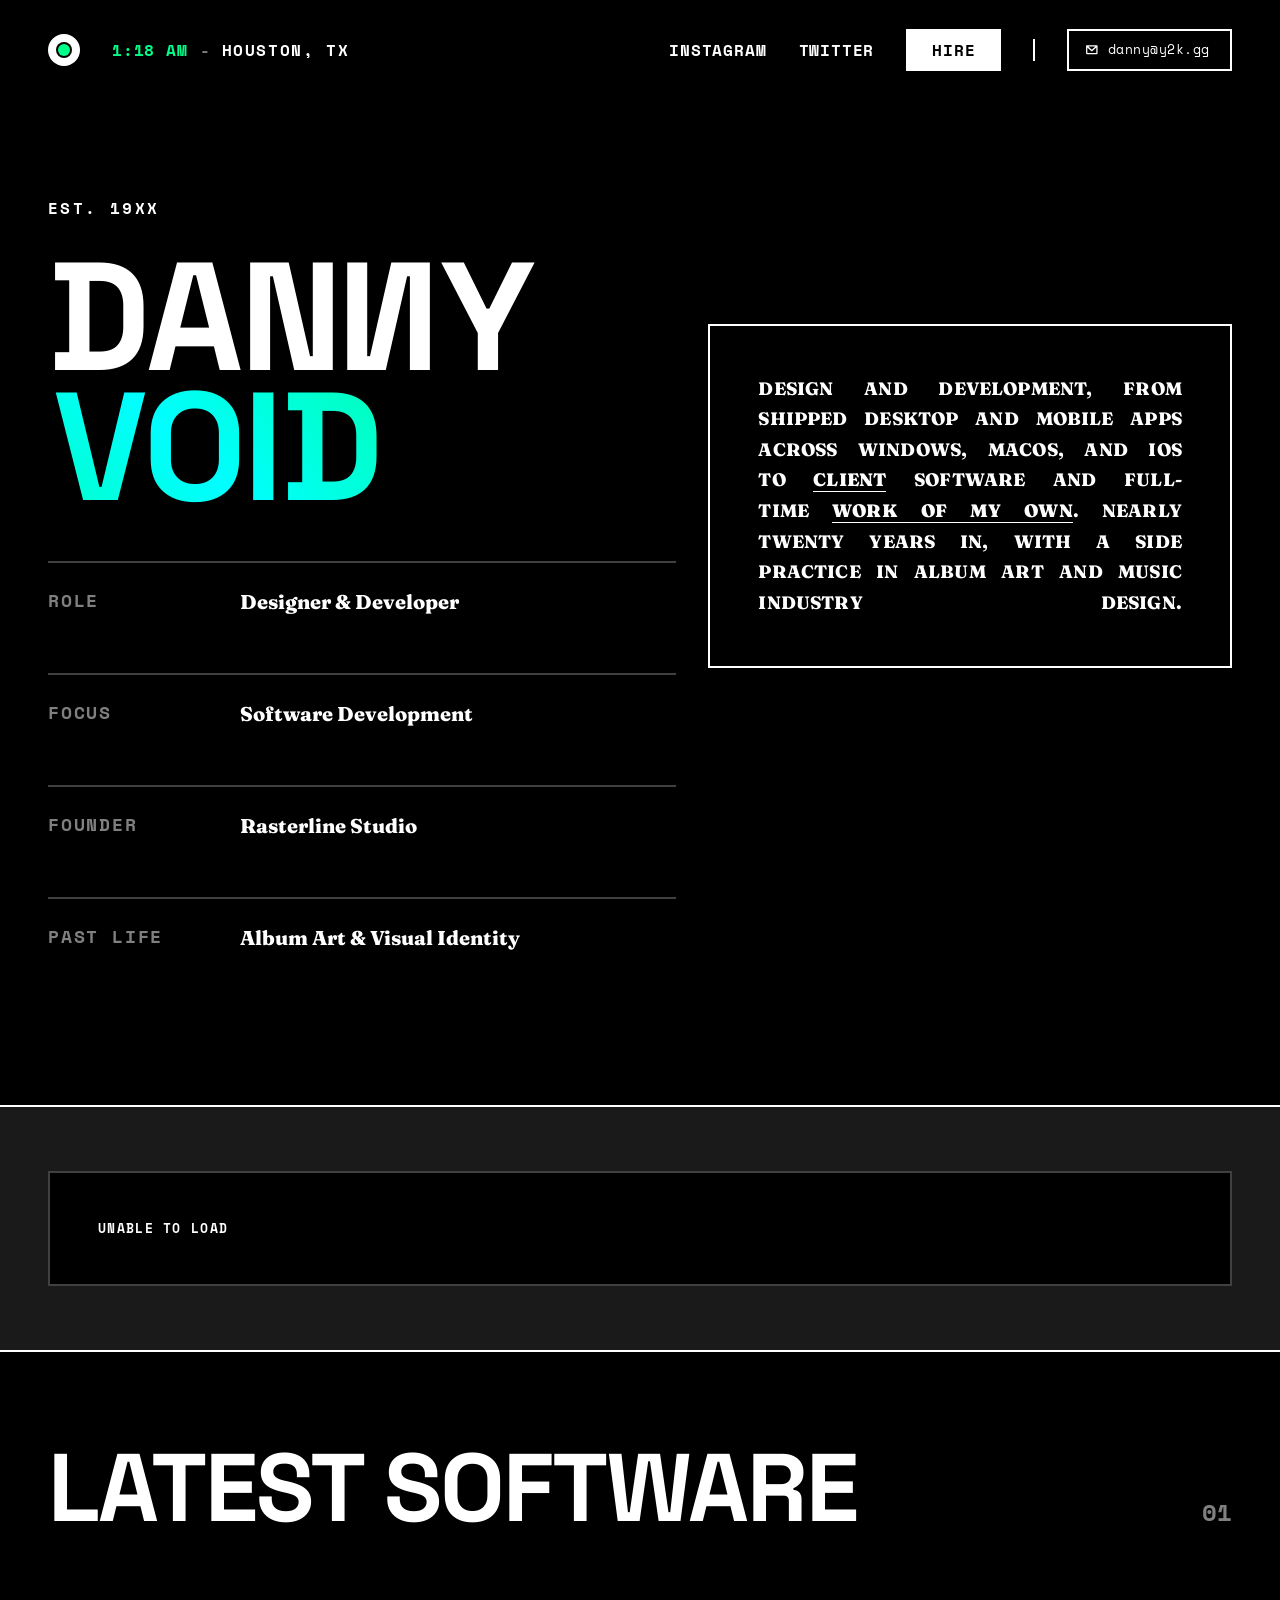
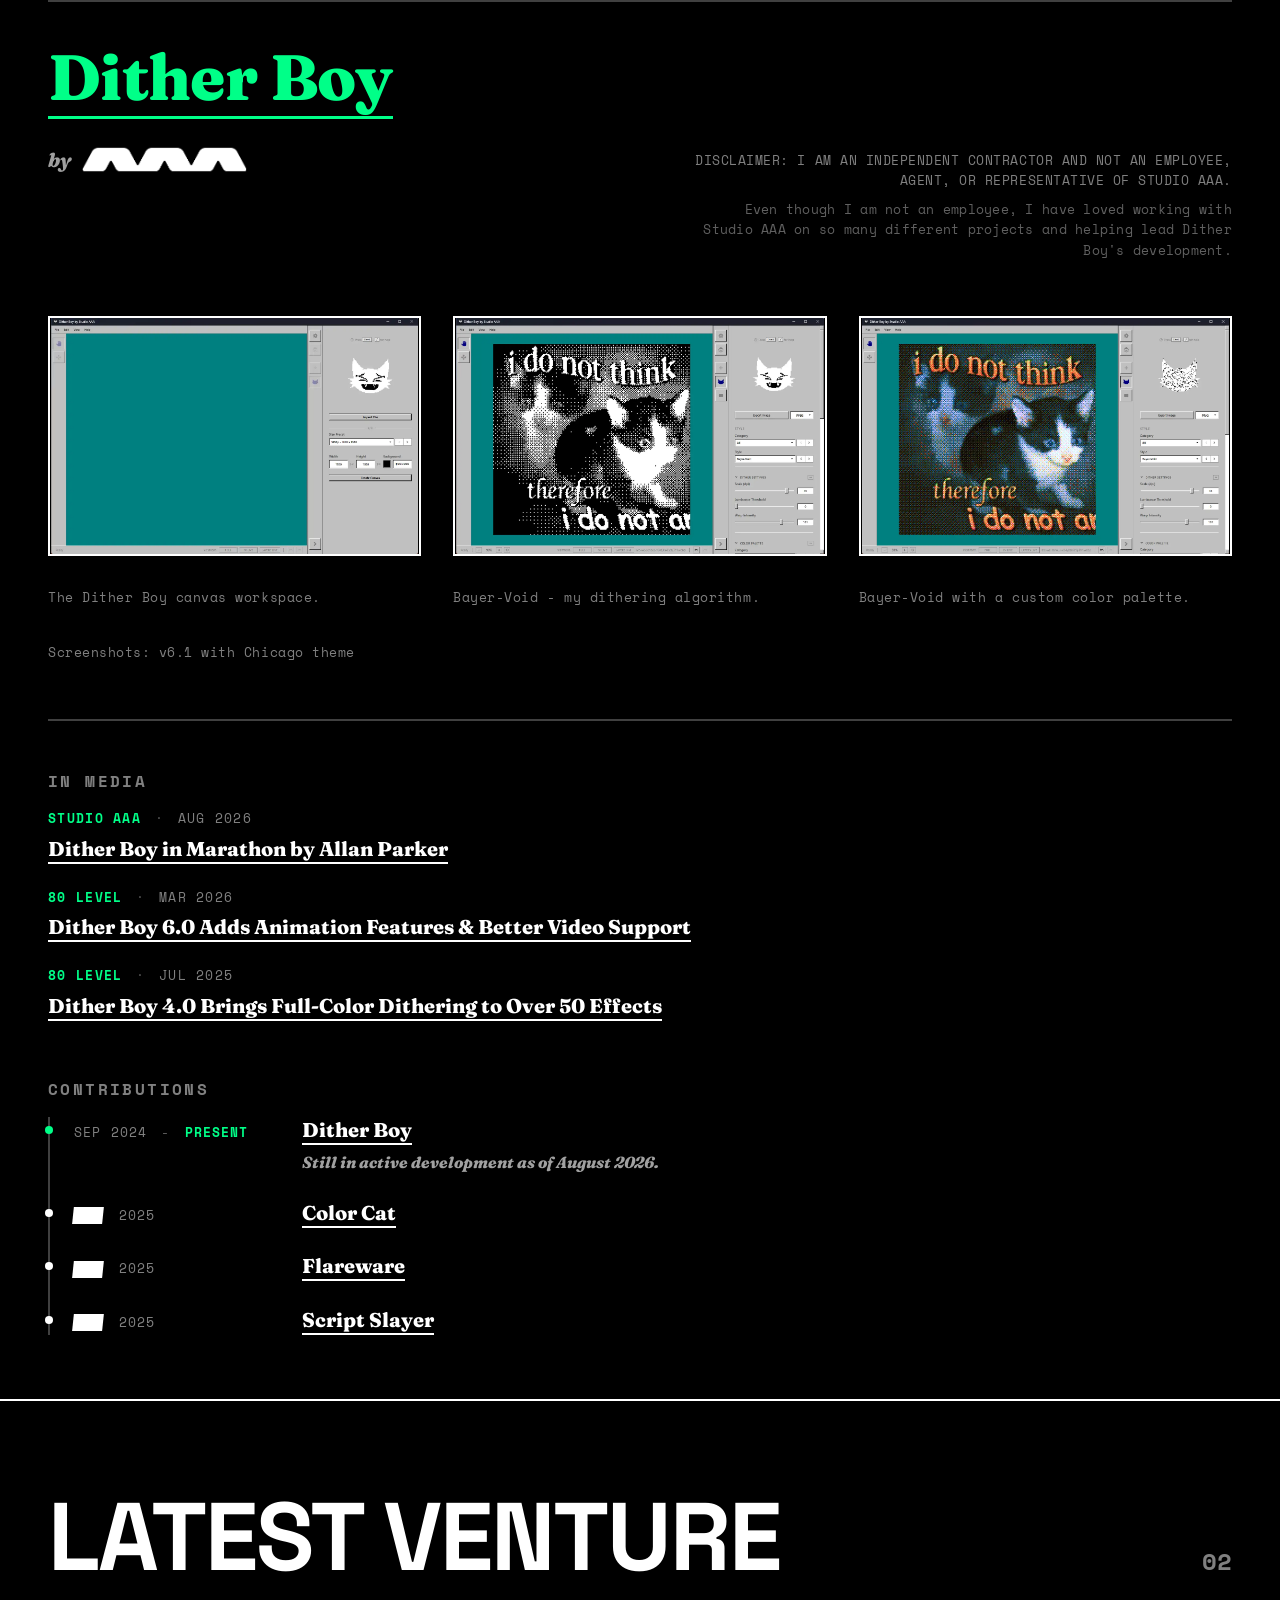
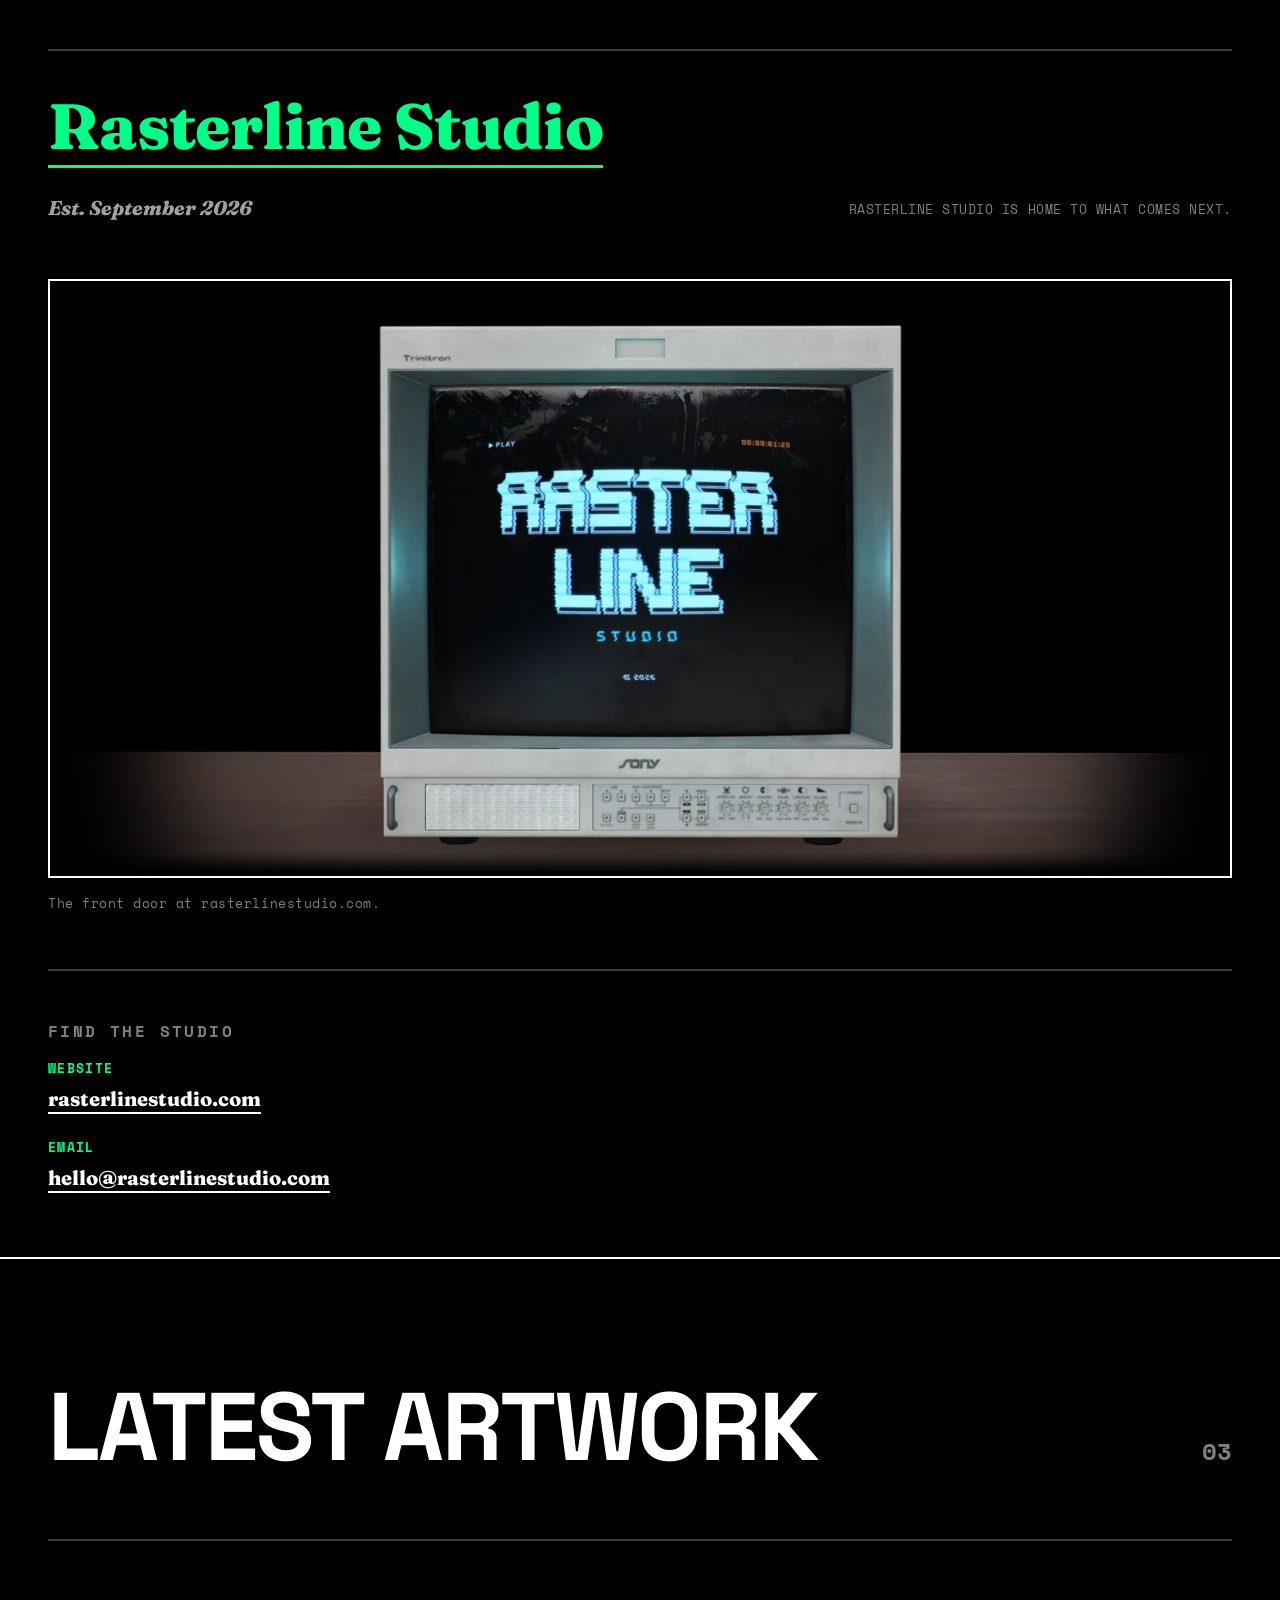
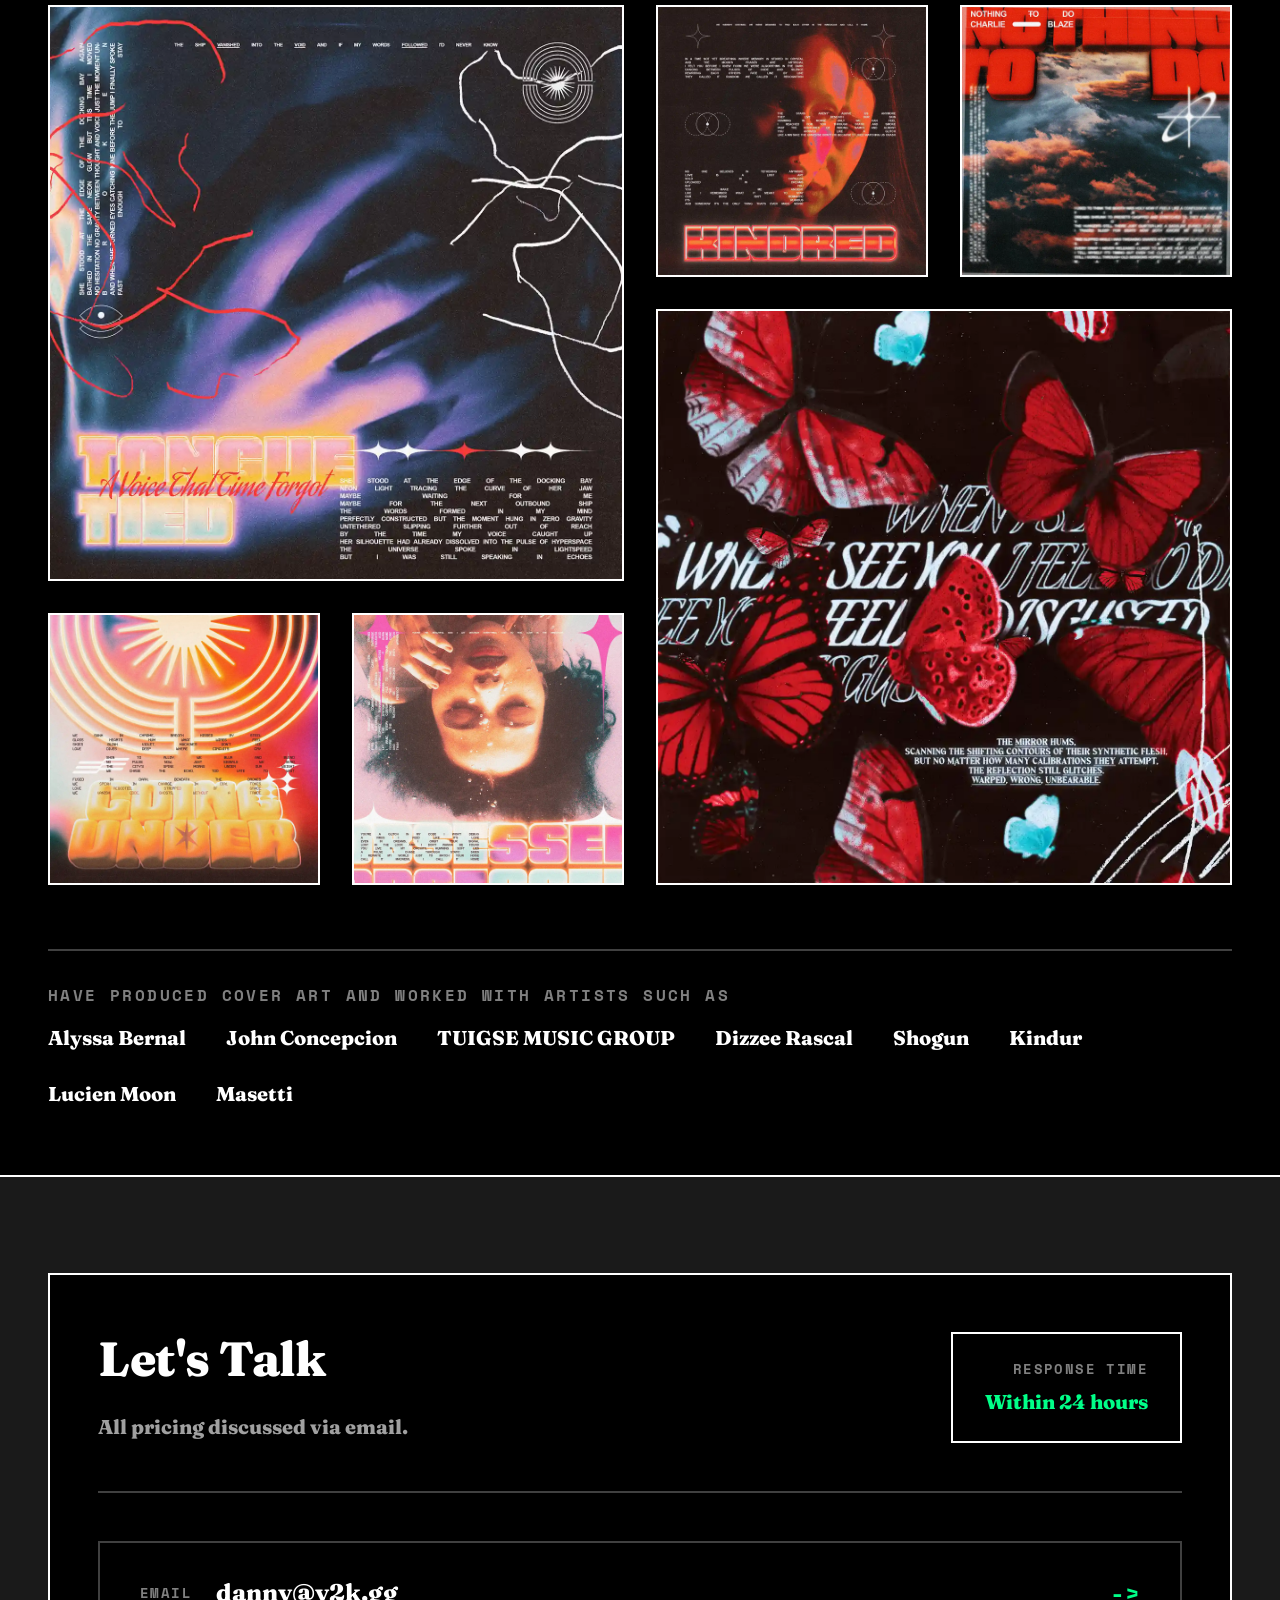
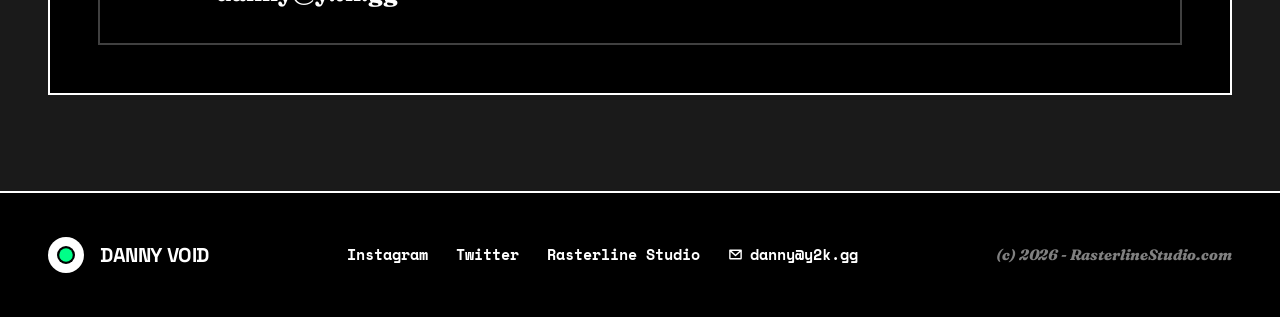
==== commit c0572587: "Sync sanitized mirror from dannyvoid.com [afa1cf5]" ====
--- a/index.html
+++ b/index.html
@@ -1 +1 @@
-<!DOCTYPE html><html lang="en"><head><meta charset="utf-8"/><meta http-equiv="X-UA-Compatible" content="IE=edge"/><meta name="viewport" content="width=device-width,initial-scale=1"/><script>setTimeout(function(){var e=document.querySelector(".loading-screen");e&&!e.classList.contains("loaded")&&(e.classList.add("loaded"),document.documentElement.style.scrollBehavior="smooth",setTimeout(function(){e.style.display="none"},500))},1e3)</script><title>Danny Void - Designer & Developer</title><meta name="description" content="Designer and developer with more than fifteen years of experience. Software, album art, and music industry design."><meta property="og:title" content="Danny Void - Designer & Developer"/><meta property="og:description" content="Designer and developer with more than fifteen years of experience. Software, album art, and music industry design."/><meta property="og:image" content="https://dannyvoid.com/images/5fa866a9e1f169ac75fad449_Untitled-2-p-800.webp"/><meta property="og:type" content="website"/><meta property="og:url" content="https://dannyvoid.com/"/><meta name="twitter:card" content="summary_large_image"/><meta property="twitter:title" content="Danny Void - Designer & Developer"/><meta property="twitter:description" content="Designer and developer with more than fifteen years of experience. Software, album art, and music industry design."/><meta property="twitter:image" content="https://dannyvoid.com/images/5fa866a9e1f169ac75fad449_Untitled-2-p-800.webp"/><link rel="canonical" href="https://dannyvoid.com/"><link rel="preload" href="assets/css/fonts.css?v=4" as="style"><link rel="preload" href="assets/css/magazine-style.css?v=202" as="style"><link rel="preload" href="assets/fonts/inter/inter-v20-latin-regular.woff2" as="font" type="font/woff2" crossorigin><link rel="preload" href="assets/fonts/space-grotesk/space-grotesk-v22-latin-700.woff2" as="font" type="font/woff2" crossorigin><link rel="preload" href="https://ajax.googleapis.com/ajax/libs/jquery/3.6.0/jquery.min.js" as="script"><link rel="stylesheet" href="assets/css/fonts.css?v=4" type="text/css"/><link rel="stylesheet" href="assets/css/magazine-style.css?v=202" type="text/css"/><link rel="shortcut icon" href="assets/branding/favicon.webp" type="image/x-icon"/><link rel="apple-touch-icon" href="assets/branding/favicon_webclip.webp"/></head><body><div class="loading-screen"><canvas class="loading-dither" aria-hidden="true"></canvas><div class="loading-content"><div class="loading-backdrop" aria-hidden="true"></div><canvas class="loading-panel-dither" aria-hidden="true"></canvas><div class="loading-inner"><div class="loading-logo"><svg width="60" height="60" viewBox="0 0 32 32" fill="none"><circle cx="16" cy="16" r="16" fill="white"/><circle cx="16" cy="16" r="8" fill="black"/><circle cx="16" cy="16" r="6" fill="#00ff88"/></svg></div><div class="loading-bar"><div class="loading-progress"></div></div></div></div></div><header class="masthead"><div class="masthead-inner"><div class="logo-section"><div class="logo-mark"><svg width="32" height="32" viewBox="0 0 32 32" fill="none"><circle cx="16" cy="16" r="16" fill="currentColor"/><circle cx="16" cy="16" r="8" fill="black"/><circle cx="16" cy="16" r="6" fill="#00ff88"/></svg></div><div class="local-time"><span class="time-display" id="houston-time">--:--</span> <span class="time-separator">-</span> <span class="time-label">Houston, TX</span></div></div><nav class="main-nav"><a href="https://instagram.com/danny.void" target="_blank" rel="noopener" data-sound-hover>Instagram</a> <a href="https://twitter.com/dannyvoid" target="_blank" rel="noopener" data-sound-hover>Twitter</a> <a href="#hire" class="hire-link" data-sound-hover data-cursor="SCROLL">Hire</a> <span class="nav-divider" aria-hidden="true"></span> <button type="button" class="nav-email" data-copy-email="danny@y2k.gg" data-sound-hover data-cursor="COPY" aria-label="Copy email address danny@y2k.gg" title="Click to copy"><svg class="nav-email-icon" xmlns="http://www.w3.org/2000/svg" viewBox="0 0 256 256" fill="currentColor" aria-hidden="true" focusable="false"><path d="M224,44H32A12,12,0,0,0,20,56V192a20,20,0,0,0,20,20H216a20,20,0,0,0,20-20V56A12,12,0,0,0,224,44ZM193.15,68,128,127.72,62.85,68ZM44,188V83.28l75.89,69.57a12,12,0,0,0,16.22,0L212,83.28V188Z"/></svg> <span>danny@y2k.gg</span></button></nav></div></header><section class="hero-section"><div class="hero-grid"><div class="hero-content"><div class="eyebrow">Est. 19XX</div><h1 class="hero-title"><span class="title-line" aria-label="Danny"><span class="title-char" aria-hidden="true">D</span><span class="title-char" aria-hidden="true">a</span><span class="title-char" aria-hidden="true">n</span><span class="title-char title-char--flip" aria-hidden="true">n</span><span class="title-char" aria-hidden="true">y</span> </span><span class="title-line accent" data-text="Void">Void</span></h1><div class="hero-meta"><div class="meta-item"><span class="meta-label">Role</span> <span class="meta-value">Designer & Developer</span></div><div class="meta-item"><span class="meta-label">Focus</span> <span class="meta-value">Software Development</span></div><div class="meta-item"><span class="meta-label">Founder</span> <span class="meta-value"><a href="https://rasterlinestudio.com" target="_blank" rel="noopener" data-sound-hover>Rasterline Studio</a></span></div><div class="meta-item"><span class="meta-label">Past Life</span> <span class="meta-value">Album Art & Visual Identity</span></div></div></div><div class="hero-statement"><div class="statement-border"><p class="statement-text">Design and development, from shipped desktop and mobile apps across Windows, macOS, and iOS to <a href="https://ditherboy.com" target="_blank" rel="noopener" data-sound-hover data-cursor="VIEW">client</a> software and full-time <a href="https://www.instagram.com/danny.void/" target="_blank" rel="noopener" data-sound-hover data-cursor="VIEW">work of my own</a>. Nearly twenty years in, with a side practice in album art and music industry design.</p></div></div></div></section><section class="widget-section"><div class="widget-container"><div id="now-playing" class="now-playing-widget" aria-busy="true" aria-label="Loading now playing"><div class="now-playing-card now-playing-skeleton" aria-hidden="true"><div class="now-playing-card-bg"><div class="now-playing-card-bg-wash now-playing-skeleton-wash"></div></div><div class="now-playing-artwork now-playing-skeleton-art"></div><div class="now-playing-content"><div class="now-playing-main"><div class="now-playing-status"><span class="now-playing-skeleton-line now-playing-skeleton-status"></span></div><div class="now-playing-track"><div class="now-playing-skeleton-line now-playing-skeleton-title"></div><div class="now-playing-skeleton-line now-playing-skeleton-meta"></div></div></div></div></div></div></div></section><section class="focus-section"><canvas class="focus-dither-wash" aria-hidden="true"></canvas><div class="focus-container"><div class="section-header"><h2 class="section-title">Latest Software</h2><span class="section-number">01</span></div><div class="section-divider"></div><div class="focus-content"><h2 class="focus-title"><a href="https://ditherboy.com" target="_blank" rel="noopener" data-sound-hover>Dither Boy</a></h2><div class="focus-meta"><span class="focus-meta-by">by <a href="https://studioaaa.com" target="_blank" rel="noopener" class="focus-meta-logo" data-sound-hover><img src="assets/studio-aaa/branding.webp" alt="StudioAAA" width="340" height="50" loading="lazy" decoding="async"/></a></span><p class="focus-product-disclaimer"><span class="focus-product-disclaimer-legal">Disclaimer: I am an independent contractor and not an employee, agent, or representative of Studio AAA.</span> <span class="focus-product-disclaimer-note">Even though I am not an employee, I have loved working with Studio AAA on so many different projects and helping lead Dither Boy's development.</span></p></div><div class="focus-product-grid"><a href="#" class="portfolio-item focus-product-item fade-in" data-lightbox="gallery" data-sound-hover><div class="portfolio-item-media"><img src="assets/dither-boy/db_canvas.webp" alt="Dither Boy - Canvas" width="1385" height="890" loading="lazy" crossorigin="anonymous" decoding="async"/><canvas class="portfolio-dither-canvas" aria-hidden="true"></canvas></div></a><a href="#" class="portfolio-item focus-product-item fade-in" data-lightbox="gallery" data-sound-hover><div class="portfolio-item-media"><img src="assets/dither-boy/db_bayer-void.webp" alt="Dither Boy - Bayer Void" width="1385" height="890" loading="lazy" crossorigin="anonymous" decoding="async"/><canvas class="portfolio-dither-canvas" aria-hidden="true"></canvas></div></a><a href="#" class="portfolio-item focus-product-item fade-in" data-lightbox="gallery" data-sound-hover><div class="portfolio-item-media"><img src="assets/dither-boy/db_bayer-void-color.webp" alt="Dither Boy - Bayer Void Color" width="1383" height="890" loading="lazy" crossorigin="anonymous" decoding="async"/><canvas class="portfolio-dither-canvas" aria-hidden="true"></canvas></div></a></div><div class="focus-product-captions"><p class="focus-product-caption">The Dither Boy canvas workspace.</p><p class="focus-product-caption">Bayer-Void - my dithering algorithm.</p><p class="focus-product-caption">Bayer-Void with a custom color palette.</p></div><p class="focus-product-version">Screenshots: v6.1 with Chicago theme</p><div class="section-divider"></div><div class="media-section"><div class="media-label">In Media</div><div class="media-list"><a href="https://studioaaa.com/dither-boy-in-marathon-by-allan-parker/" target="_blank" rel="noopener" class="media-item" data-sound-hover data-cursor="READ"><span class="media-meta"><span class="media-outlet">Studio AAA</span> <span class="media-date">Aug 2026</span> </span><span class="media-title">Dither Boy in Marathon by Allan Parker</span> </a><a href="https://80.lv/articles/dither-boy-6-0-adds-animation-features-better-video-support" target="_blank" rel="noopener" class="media-item" data-sound-hover data-cursor="READ"><span class="media-meta"><span class="media-outlet">80 Level</span> <span class="media-date">Mar 2026</span> </span><span class="media-title">Dither Boy 6.0 Adds Animation Features &amp; Better Video Support</span> </a><a href="https://80.lv/articles/dither-boy-4-0-brings-full-color-dithering-to-over-50-effects" target="_blank" rel="noopener" class="media-item" data-sound-hover data-cursor="READ"><span class="media-meta"><span class="media-outlet">80 Level</span> <span class="media-date">Jul 2025</span> </span><span class="media-title">Dither Boy 4.0 Brings Full-Color Dithering to Over 50 Effects</span></a></div></div><div class="project-timeline"><div class="timeline-label">Contributions</div><ol class="timeline-list"><li class="timeline-item is-ongoing"><div class="timeline-when"><time datetime="2024-09">Sep 2024</time> <span class="timeline-when-sep" aria-hidden="true">-</span> <span class="timeline-when-end">Present</span></div><div class="timeline-body"><a href="https://ditherboy.com" target="_blank" rel="noopener" class="timeline-title" data-sound-hover data-cursor="VIEW">Dither Boy</a><p class="timeline-note">Still in active development as of August 2026.</p></div></li><li class="timeline-item"><div class="timeline-when"><time datetime="2025-03" aria-label="2025, month redacted"><span class="timeline-censor" aria-hidden="true">Mar</span> <span class="timeline-year">2025</span></time></div><div class="timeline-body"><a href="https://studioaaa.com/introducing-color-cat/" target="_blank" rel="noopener" class="timeline-title" data-sound-hover data-cursor="VIEW">Color Cat</a></div></li><li class="timeline-item"><div class="timeline-when"><time datetime="2025-07" aria-label="2025, month redacted"><span class="timeline-censor" aria-hidden="true">Jul</span> <span class="timeline-year">2025</span></time></div><div class="timeline-body"><a href="https://studioaaa.com/product/flareware/" target="_blank" rel="noopener" class="timeline-title" data-sound-hover data-cursor="VIEW">Flareware</a></div></li><li class="timeline-item"><div class="timeline-when"><time datetime="2025-11" aria-label="2025, month redacted"><span class="timeline-censor" aria-hidden="true">Nov</span> <span class="timeline-year">2025</span></time></div><div class="timeline-body"><a href="https://studioaaa.com/script-slayer/" target="_blank" rel="noopener" class="timeline-title" data-sound-hover data-cursor="VIEW">Script Slayer</a></div></li></ol></div></div></div></section><section class="portfolio-section"><div class="section-header"><h2 class="section-title">Latest Artwork</h2><span class="section-number">02</span></div><div class="section-divider"></div><div class="portfolio-grid" id="portfolio-grid"></div><div class="section-divider"></div><div class="contributions-section"><div class="contributions-label">Have produced cover art and worked with artists such as</div><div class="contributions-list"><span class="contribution-item">Alyssa Bernal</span> <span class="contribution-item">John Concepcion</span> <span class="contribution-item">TUIGSE MUSIC GROUP</span> <span class="contribution-item">Dizzee Rascal</span> <span class="contribution-item">Shogun</span> <span class="contribution-item">Kindur</span> <span class="contribution-item">Lucien Moon</span> <span class="contribution-item">Masetti</span></div></div></section><section id="hire" class="hire-section"><div class="hire-grid"><div class="hire-card contact-card"><div class="contact-header"><div class="contact-intro"><h3 class="card-title">Let's Talk</h3><p class="contact-lead">All pricing discussed via email.</p></div><div class="contact-badge"><span class="badge-label">Response Time</span> <span class="badge-value">Within 24 hours</span></div></div><div class="contact-tiles"><a href="mailto:danny@y2k.gg" class="contact-tile" data-sound-hover data-cursor="EMAIL"><span class="tile-label">Email</span> <span class="tile-value">danny@y2k.gg</span> <span class="tile-action">-&gt;</span></a></div></div></div></section><footer class="site-footer"><div class="footer-inner"><div class="footer-brand"><div class="footer-logo" aria-hidden="true"><svg width="40" height="40" viewBox="0 0 32 32" fill="none"><circle cx="16" cy="16" r="16" fill="white"/><circle cx="16" cy="16" r="8" fill="black"/><circle cx="16" cy="16" r="6" fill="#00ff88"/></svg></div><span class="footer-name">Danny Void</span></div><nav class="footer-links" aria-label="Footer"><a href="https://instagram.com/danny.void" target="_blank" rel="noopener" data-sound-hover>Instagram</a> <a href="https://twitter.com/dannyvoid" target="_blank" rel="noopener" data-sound-hover>Twitter</a> <a href="https://rasterlinestudio.com" target="_blank" rel="noopener" data-sound-hover data-cursor="VIEW">Rasterline Studio</a> <button type="button" class="nav-email footer-email" data-copy-email="danny@y2k.gg" data-sound-hover data-cursor="COPY" aria-label="Copy email address danny@y2k.gg" title="Click to copy"><svg class="nav-email-icon" xmlns="http://www.w3.org/2000/svg" viewBox="0 0 256 256" fill="currentColor" aria-hidden="true" focusable="false"><path d="M224,44H32A12,12,0,0,0,20,56V192a20,20,0,0,0,20,20H216a20,20,0,0,0,20-20V56A12,12,0,0,0,224,44ZM193.15,68,128,127.72,62.85,68ZM44,188V83.28l75.89,69.57a12,12,0,0,0,16.22,0L212,83.28V188Z"/></svg> <span>danny@y2k.gg</span></button></nav><p class="footer-copyright">(c) 2026 - <a href="https://rasterlinestudio.com" target="_blank" rel="noopener" data-sound-hover>RasterlineStudio.com</a></p></div></footer><script data-cfasync="false" src="https://ajax.googleapis.com/ajax/libs/jquery/3.6.0/jquery.min.js" defer="defer"></script><script type="module" data-cfasync="false" src="assets/js/now-playing/main.js?v=20"></script><script data-cfasync="false" src="assets/js/magazine-interactions.js?v=120" defer="defer"></script><script data-goatcounter="https://galadriel.dannyvoid.com/count" async src="https://galadriel.dannyvoid.com/count.js"></script></body></html>+<!DOCTYPE html><html lang="en"><head><meta charset="utf-8"/><meta http-equiv="X-UA-Compatible" content="IE=edge"/><meta name="viewport" content="width=device-width,initial-scale=1"/><script>setTimeout(function(){var e=document.querySelector(".loading-screen");e&&!e.classList.contains("loaded")&&(e.classList.add("loaded"),document.documentElement.style.scrollBehavior="smooth",setTimeout(function(){e.style.display="none"},500))},1e3)</script><title>Danny Void - Designer & Developer</title><meta name="description" content="Designer and developer with more than fifteen years of experience. Software, album art, and music industry design."><meta property="og:title" content="Danny Void - Designer & Developer"/><meta property="og:description" content="Designer and developer with more than fifteen years of experience. Software, album art, and music industry design."/><meta property="og:image" content="https://dannyvoid.com/images/5fa866a9e1f169ac75fad449_Untitled-2-p-800.webp"/><meta property="og:type" content="website"/><meta property="og:url" content="https://dannyvoid.com/"/><meta name="twitter:card" content="summary_large_image"/><meta property="twitter:title" content="Danny Void - Designer & Developer"/><meta property="twitter:description" content="Designer and developer with more than fifteen years of experience. Software, album art, and music industry design."/><meta property="twitter:image" content="https://dannyvoid.com/images/5fa866a9e1f169ac75fad449_Untitled-2-p-800.webp"/><link rel="canonical" href="https://dannyvoid.com/"><link rel="preload" href="assets/css/fonts.css?v=4" as="style"><link rel="preload" href="assets/css/magazine-style.css?v=203" as="style"><link rel="preload" href="assets/fonts/inter/inter-v20-latin-regular.woff2" as="font" type="font/woff2" crossorigin><link rel="preload" href="assets/fonts/space-grotesk/space-grotesk-v22-latin-700.woff2" as="font" type="font/woff2" crossorigin><link rel="preload" href="https://ajax.googleapis.com/ajax/libs/jquery/3.6.0/jquery.min.js" as="script"><link rel="stylesheet" href="assets/css/fonts.css?v=4" type="text/css"/><link rel="stylesheet" href="assets/css/magazine-style.css?v=203" type="text/css"/><link rel="shortcut icon" href="assets/branding/favicon.webp" type="image/x-icon"/><link rel="apple-touch-icon" href="assets/branding/favicon_webclip.webp"/></head><body><div class="loading-screen"><canvas class="loading-dither" aria-hidden="true"></canvas><div class="loading-content"><div class="loading-backdrop" aria-hidden="true"></div><canvas class="loading-panel-dither" aria-hidden="true"></canvas><div class="loading-inner"><div class="loading-logo"><svg width="60" height="60" viewBox="0 0 32 32" fill="none"><circle cx="16" cy="16" r="16" fill="white"/><circle cx="16" cy="16" r="8" fill="black"/><circle cx="16" cy="16" r="6" fill="#00ff88"/></svg></div><div class="loading-bar"><div class="loading-progress"></div></div></div></div></div><header class="masthead"><div class="masthead-inner"><div class="logo-section"><div class="logo-mark"><svg width="32" height="32" viewBox="0 0 32 32" fill="none"><circle cx="16" cy="16" r="16" fill="currentColor"/><circle cx="16" cy="16" r="8" fill="black"/><circle cx="16" cy="16" r="6" fill="#00ff88"/></svg></div><div class="local-time"><span class="time-display" id="houston-time">--:--</span> <span class="time-separator">-</span> <span class="time-label">Houston, TX</span></div></div><nav class="main-nav"><a href="https://instagram.com/danny.void" target="_blank" rel="noopener" data-sound-hover>Instagram</a> <a href="https://twitter.com/dannyvoid" target="_blank" rel="noopener" data-sound-hover>Twitter</a> <a href="#hire" class="hire-link" data-sound-hover data-cursor="SCROLL">Hire</a> <span class="nav-divider" aria-hidden="true"></span> <button type="button" class="nav-email" data-copy-email="danny@y2k.gg" data-sound-hover data-cursor="COPY" aria-label="Copy email address danny@y2k.gg" title="Click to copy"><svg class="nav-email-icon" xmlns="http://www.w3.org/2000/svg" viewBox="0 0 256 256" fill="currentColor" aria-hidden="true" focusable="false"><path d="M224,44H32A12,12,0,0,0,20,56V192a20,20,0,0,0,20,20H216a20,20,0,0,0,20-20V56A12,12,0,0,0,224,44ZM193.15,68,128,127.72,62.85,68ZM44,188V83.28l75.89,69.57a12,12,0,0,0,16.22,0L212,83.28V188Z"/></svg> <span>danny@y2k.gg</span></button></nav></div></header><section class="hero-section"><div class="hero-grid"><div class="hero-content"><div class="eyebrow">Est. 19XX</div><h1 class="hero-title"><span class="title-line" aria-label="Danny"><span class="title-char" aria-hidden="true">D</span><span class="title-char" aria-hidden="true">a</span><span class="title-char" aria-hidden="true">n</span><span class="title-char title-char--flip" aria-hidden="true">n</span><span class="title-char" aria-hidden="true">y</span> </span><span class="title-line accent" data-text="Void">Void</span></h1><div class="hero-meta"><div class="meta-item"><span class="meta-label">Role</span> <span class="meta-value">Designer & Developer</span></div><div class="meta-item"><span class="meta-label">Focus</span> <span class="meta-value">Software Development</span></div><div class="meta-item"><span class="meta-label">Founder</span> <span class="meta-value"><a href="https://rasterlinestudio.com" target="_blank" rel="noopener" data-sound-hover>Rasterline Studio</a></span></div><div class="meta-item"><span class="meta-label">Past Life</span> <span class="meta-value">Album Art & Visual Identity</span></div></div></div><div class="hero-statement"><div class="statement-border"><p class="statement-text">Design and development, from shipped desktop and mobile apps across Windows, macOS, and iOS to <a href="https://ditherboy.com" target="_blank" rel="noopener" data-sound-hover data-cursor="VIEW">client</a> software and full-time <a href="https://www.instagram.com/danny.void/" target="_blank" rel="noopener" data-sound-hover data-cursor="VIEW">work of my own</a>. Nearly twenty years in, with a side practice in album art and music industry design.</p></div></div></div></section><section class="widget-section"><div class="widget-container"><div id="now-playing" class="now-playing-widget" aria-busy="true" aria-label="Loading now playing"><div class="now-playing-card now-playing-skeleton" aria-hidden="true"><div class="now-playing-card-bg"><div class="now-playing-card-bg-wash now-playing-skeleton-wash"></div></div><div class="now-playing-artwork now-playing-skeleton-art"></div><div class="now-playing-content"><div class="now-playing-main"><div class="now-playing-status"><span class="now-playing-skeleton-line now-playing-skeleton-status"></span></div><div class="now-playing-track"><div class="now-playing-skeleton-line now-playing-skeleton-title"></div><div class="now-playing-skeleton-line now-playing-skeleton-meta"></div></div></div></div></div></div></div></section><section class="focus-section"><canvas class="focus-dither-wash" aria-hidden="true"></canvas><div class="focus-container"><div class="section-header"><h2 class="section-title">Latest Software</h2><span class="section-number">01</span></div><div class="section-divider"></div><div class="focus-content"><h2 class="focus-title"><a href="https://ditherboy.com" target="_blank" rel="noopener" data-sound-hover>Dither Boy</a></h2><div class="focus-meta"><span class="focus-meta-by">by <a href="https://studioaaa.com" target="_blank" rel="noopener" class="focus-meta-logo" data-sound-hover><img src="assets/studio-aaa/branding.webp" alt="StudioAAA" width="340" height="50" loading="lazy" decoding="async"/></a></span><p class="focus-product-disclaimer"><span class="focus-product-disclaimer-legal">Disclaimer: I am an independent contractor and not an employee, agent, or representative of Studio AAA.</span> <span class="focus-product-disclaimer-note">Even though I am not an employee, I have loved working with Studio AAA on so many different projects and helping lead Dither Boy's development.</span></p></div><div class="focus-product-grid"><a href="#" class="portfolio-item focus-product-item fade-in" data-lightbox="gallery" data-sound-hover><div class="portfolio-item-media"><img src="assets/dither-boy/db_canvas.webp" alt="Dither Boy - Canvas" width="1385" height="890" loading="lazy" crossorigin="anonymous" decoding="async"/><canvas class="portfolio-dither-canvas" aria-hidden="true"></canvas></div></a><a href="#" class="portfolio-item focus-product-item fade-in" data-lightbox="gallery" data-sound-hover><div class="portfolio-item-media"><img src="assets/dither-boy/db_bayer-void.webp" alt="Dither Boy - Bayer Void" width="1385" height="890" loading="lazy" crossorigin="anonymous" decoding="async"/><canvas class="portfolio-dither-canvas" aria-hidden="true"></canvas></div></a><a href="#" class="portfolio-item focus-product-item fade-in" data-lightbox="gallery" data-sound-hover><div class="portfolio-item-media"><img src="assets/dither-boy/db_bayer-void-color.webp" alt="Dither Boy - Bayer Void Color" width="1383" height="890" loading="lazy" crossorigin="anonymous" decoding="async"/><canvas class="portfolio-dither-canvas" aria-hidden="true"></canvas></div></a></div><div class="focus-product-captions"><p class="focus-product-caption">The Dither Boy canvas workspace.</p><p class="focus-product-caption">Bayer-Void - my dithering algorithm.</p><p class="focus-product-caption">Bayer-Void with a custom color palette.</p></div><p class="focus-product-version">Screenshots: v6.1 with Chicago theme</p><div class="section-divider"></div><div class="media-section"><div class="media-label">In Media</div><div class="media-list"><a href="https://studioaaa.com/dither-boy-in-marathon-by-allan-parker/" target="_blank" rel="noopener" class="media-item" data-sound-hover data-cursor="READ"><span class="media-meta"><span class="media-outlet">Studio AAA</span> <span class="media-date">Aug 2026</span> </span><span class="media-title">Dither Boy in Marathon by Allan Parker</span> </a><a href="https://80.lv/articles/dither-boy-6-0-adds-animation-features-better-video-support" target="_blank" rel="noopener" class="media-item" data-sound-hover data-cursor="READ"><span class="media-meta"><span class="media-outlet">80 Level</span> <span class="media-date">Mar 2026</span> </span><span class="media-title">Dither Boy 6.0 Adds Animation Features &amp; Better Video Support</span> </a><a href="https://80.lv/articles/dither-boy-4-0-brings-full-color-dithering-to-over-50-effects" target="_blank" rel="noopener" class="media-item" data-sound-hover data-cursor="READ"><span class="media-meta"><span class="media-outlet">80 Level</span> <span class="media-date">Jul 2025</span> </span><span class="media-title">Dither Boy 4.0 Brings Full-Color Dithering to Over 50 Effects</span></a></div></div><div class="project-timeline"><div class="timeline-label">Contributions</div><ol class="timeline-list"><li class="timeline-item is-ongoing"><div class="timeline-when"><time datetime="2024-09">Sep 2024</time> <span class="timeline-when-sep" aria-hidden="true">-</span> <span class="timeline-when-end">Present</span></div><div class="timeline-body"><a href="https://ditherboy.com" target="_blank" rel="noopener" class="timeline-title" data-sound-hover data-cursor="VIEW">Dither Boy</a><p class="timeline-note">Still in active development as of August 2026.</p></div></li><li class="timeline-item"><div class="timeline-when"><time datetime="2025-03" aria-label="2025, month redacted"><span class="timeline-censor" aria-hidden="true">Mar</span> <span class="timeline-year">2025</span></time></div><div class="timeline-body"><a href="https://studioaaa.com/introducing-color-cat/" target="_blank" rel="noopener" class="timeline-title" data-sound-hover data-cursor="VIEW">Color Cat</a></div></li><li class="timeline-item"><div class="timeline-when"><time datetime="2025-07" aria-label="2025, month redacted"><span class="timeline-censor" aria-hidden="true">Jul</span> <span class="timeline-year">2025</span></time></div><div class="timeline-body"><a href="https://studioaaa.com/product/flareware/" target="_blank" rel="noopener" class="timeline-title" data-sound-hover data-cursor="VIEW">Flareware</a></div></li><li class="timeline-item"><div class="timeline-when"><time datetime="2025-11" aria-label="2025, month redacted"><span class="timeline-censor" aria-hidden="true">Nov</span> <span class="timeline-year">2025</span></time></div><div class="timeline-body"><a href="https://studioaaa.com/script-slayer/" target="_blank" rel="noopener" class="timeline-title" data-sound-hover data-cursor="VIEW">Script Slayer</a></div></li></ol></div></div></div></section><section class="focus-section venture-section"><div class="focus-container"><div class="section-header"><h2 class="section-title">Latest Venture</h2><span class="section-number">02</span></div><div class="section-divider"></div><div class="focus-content"><h2 class="focus-title"><a href="https://rasterlinestudio.com" target="_blank" rel="noopener" data-sound-hover>Rasterline Studio</a></h2><div class="focus-meta"><span class="focus-meta-by">Est. September 2026</span><p class="focus-product-disclaimer"><span class="focus-product-disclaimer-legal">Rasterline Studio is home to what comes next.</span></p></div><div class="venture-media"><a href="https://rasterlinestudio.com" target="_blank" rel="noopener" class="portfolio-item venture-item fade-in" data-sound-hover data-cursor="VISIT" aria-label="Visit Rasterline Studio"><div class="portfolio-item-media"><img src="assets/rasterline-studio/rasterline-crt.webp" srcset="assets/rasterline-studio/rasterline-crt-1400.webp 1400w, assets/rasterline-studio/rasterline-crt.webp 2800w" sizes="(max-width: 1900px) 100vw, 1800px" alt="Rasterline Studio logo glowing on a Sony Trinitron CRT monitor" width="2800" height="1415" loading="lazy" crossorigin="anonymous" decoding="async"/><canvas class="portfolio-dither-canvas" aria-hidden="true"></canvas></div></a></div><p class="focus-product-caption">The front door at rasterlinestudio.com.</p><div class="section-divider"></div><div class="media-section"><div class="media-label">Find the Studio</div><div class="media-list"><a href="https://rasterlinestudio.com" target="_blank" rel="noopener" class="media-item" data-sound-hover data-cursor="VISIT"><span class="media-meta"><span class="media-outlet">Website</span> </span><span class="media-title">rasterlinestudio.com</span> </a><a href="mailto:hello@rasterlinestudio.com" class="media-item" data-sound-hover data-cursor="EMAIL"><span class="media-meta"><span class="media-outlet">Email</span> </span><span class="media-title">hello@rasterlinestudio.com</span></a></div></div></div></div></section><section class="portfolio-section"><div class="section-header"><h2 class="section-title">Latest Artwork</h2><span class="section-number">03</span></div><div class="section-divider"></div><div class="portfolio-grid" id="portfolio-grid"></div><div class="section-divider"></div><div class="contributions-section"><div class="contributions-label">Have produced cover art and worked with artists such as</div><div class="contributions-list"><span class="contribution-item">Alyssa Bernal</span> <span class="contribution-item">John Concepcion</span> <span class="contribution-item">TUIGSE MUSIC GROUP</span> <span class="contribution-item">Dizzee Rascal</span> <span class="contribution-item">Shogun</span> <span class="contribution-item">Kindur</span> <span class="contribution-item">Lucien Moon</span> <span class="contribution-item">Masetti</span></div></div></section><section id="hire" class="hire-section"><div class="hire-grid"><div class="hire-card contact-card"><div class="contact-header"><div class="contact-intro"><h3 class="card-title">Let's Talk</h3><p class="contact-lead">All pricing discussed via email.</p></div><div class="contact-badge"><span class="badge-label">Response Time</span> <span class="badge-value">Within 24 hours</span></div></div><div class="contact-tiles"><a href="mailto:danny@y2k.gg" class="contact-tile" data-sound-hover data-cursor="EMAIL"><span class="tile-label">Email</span> <span class="tile-value">danny@y2k.gg</span> <span class="tile-action">-&gt;</span></a></div></div></div></section><footer class="site-footer"><div class="footer-inner"><div class="footer-brand"><div class="footer-logo" aria-hidden="true"><svg width="40" height="40" viewBox="0 0 32 32" fill="none"><circle cx="16" cy="16" r="16" fill="white"/><circle cx="16" cy="16" r="8" fill="black"/><circle cx="16" cy="16" r="6" fill="#00ff88"/></svg></div><span class="footer-name">Danny Void</span></div><nav class="footer-links" aria-label="Footer"><a href="https://instagram.com/danny.void" target="_blank" rel="noopener" data-sound-hover>Instagram</a> <a href="https://twitter.com/dannyvoid" target="_blank" rel="noopener" data-sound-hover>Twitter</a> <a href="https://rasterlinestudio.com" target="_blank" rel="noopener" data-sound-hover data-cursor="VIEW">Rasterline Studio</a> <button type="button" class="nav-email footer-email" data-copy-email="danny@y2k.gg" data-sound-hover data-cursor="COPY" aria-label="Copy email address danny@y2k.gg" title="Click to copy"><svg class="nav-email-icon" xmlns="http://www.w3.org/2000/svg" viewBox="0 0 256 256" fill="currentColor" aria-hidden="true" focusable="false"><path d="M224,44H32A12,12,0,0,0,20,56V192a20,20,0,0,0,20,20H216a20,20,0,0,0,20-20V56A12,12,0,0,0,224,44ZM193.15,68,128,127.72,62.85,68ZM44,188V83.28l75.89,69.57a12,12,0,0,0,16.22,0L212,83.28V188Z"/></svg> <span>danny@y2k.gg</span></button></nav><p class="footer-copyright">(c) 2026 - <a href="https://rasterlinestudio.com" target="_blank" rel="noopener" data-sound-hover>RasterlineStudio.com</a></p></div></footer><script data-cfasync="false" src="https://ajax.googleapis.com/ajax/libs/jquery/3.6.0/jquery.min.js" defer="defer"></script><script type="module" data-cfasync="false" src="assets/js/now-playing/main.js?v=20"></script><script data-cfasync="false" src="assets/js/magazine-interactions.js?v=121" defer="defer"></script><script data-goatcounter="https://galadriel.dannyvoid.com/count" async src="https://galadriel.dannyvoid.com/count.js"></script></body></html>
--- a/assets/css/magazine-style.css
+++ b/assets/css/magazine-style.css
@@ -1507,6 +1507,28 @@
   color: var(--color-gray-400);
 }
 
+/* Latest Venture - single wide studio frame, links out instead of lightbox */
+.venture-media {
+  margin: 2.5rem 0 0;
+  width: 100%;
+}
+
+.venture-media .portfolio-item {
+  display: block;
+  aspect-ratio: 2800 / 1415;
+  width: 100%;
+  background: var(--color-black);
+}
+
+.venture-media .portfolio-item:hover .portfolio-item-media,
+.venture-media .portfolio-item.is-dithering .portfolio-item-media {
+  transform: none;
+}
+
+.venture-media + .focus-product-caption {
+  margin-top: 0;
+}
+
 .focus-container .section-header {
   margin-bottom: 2.5rem;
 }
--- a/assets/css/magazine-style.css
+++ b/assets/css/magazine-style.css
@@ -1507,6 +1507,28 @@
   color: var(--color-gray-400);
 }
 
+/* Latest Venture - single wide studio frame, links out instead of lightbox */
+.venture-media {
+  margin: 2.5rem 0 0;
+  width: 100%;
+}
+
+.venture-media .portfolio-item {
+  display: block;
+  aspect-ratio: 2800 / 1415;
+  width: 100%;
+  background: var(--color-black);
+}
+
+.venture-media .portfolio-item:hover .portfolio-item-media,
+.venture-media .portfolio-item.is-dithering .portfolio-item-media {
+  transform: none;
+}
+
+.venture-media + .focus-product-caption {
+  margin-top: 0;
+}
+
 .focus-container .section-header {
   margin-bottom: 2.5rem;
 }
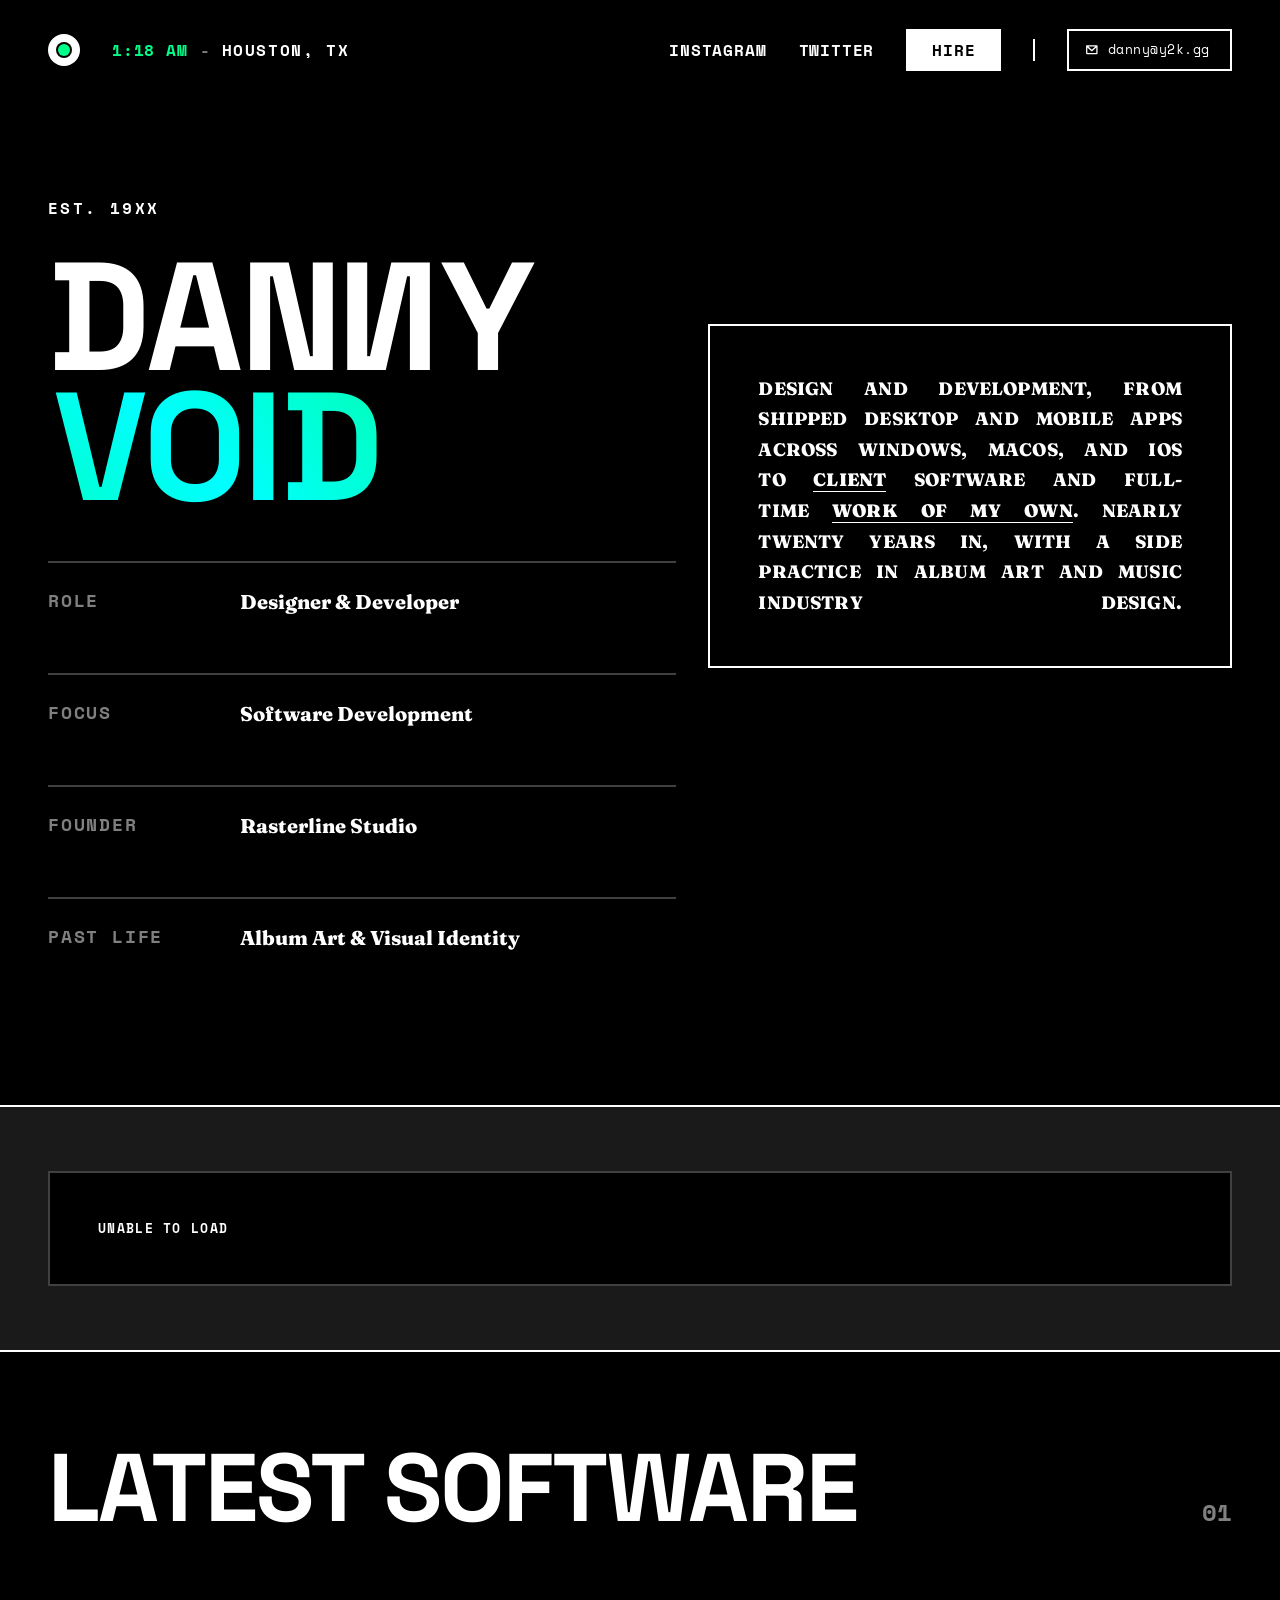
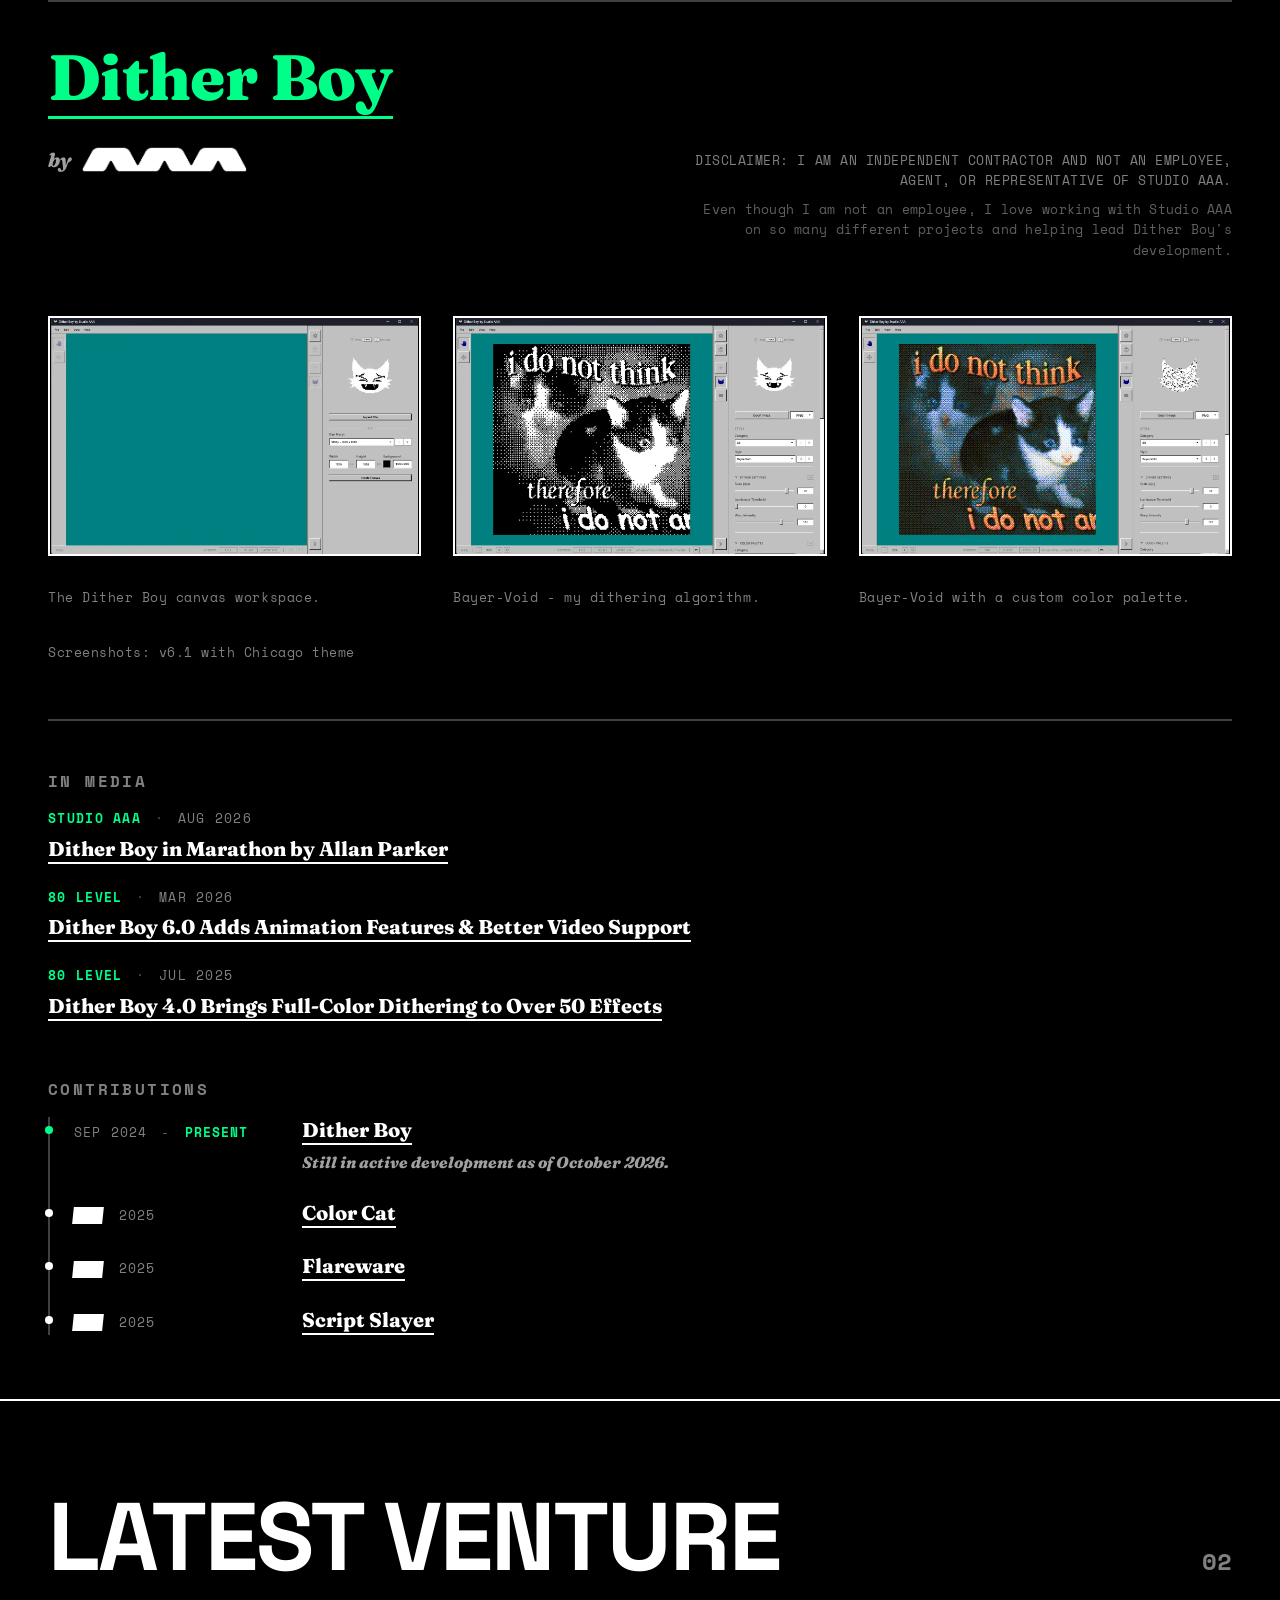
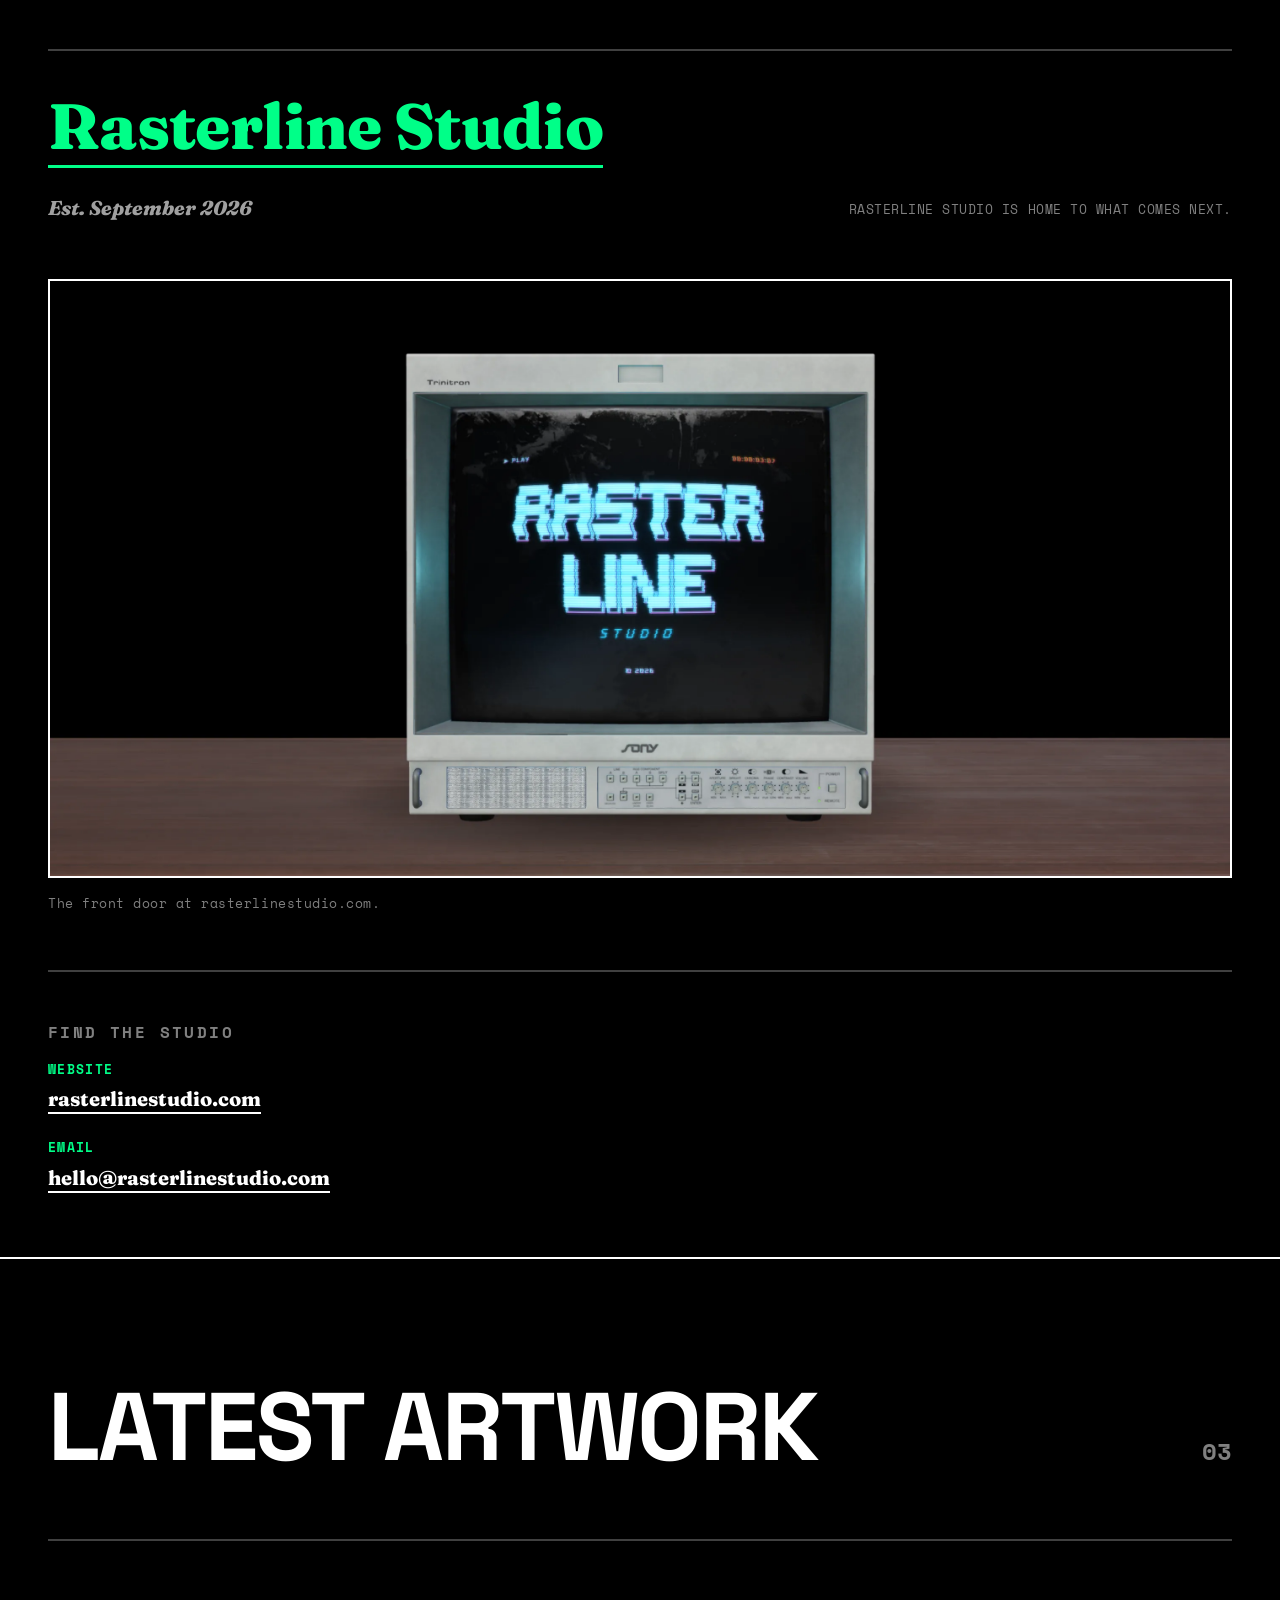
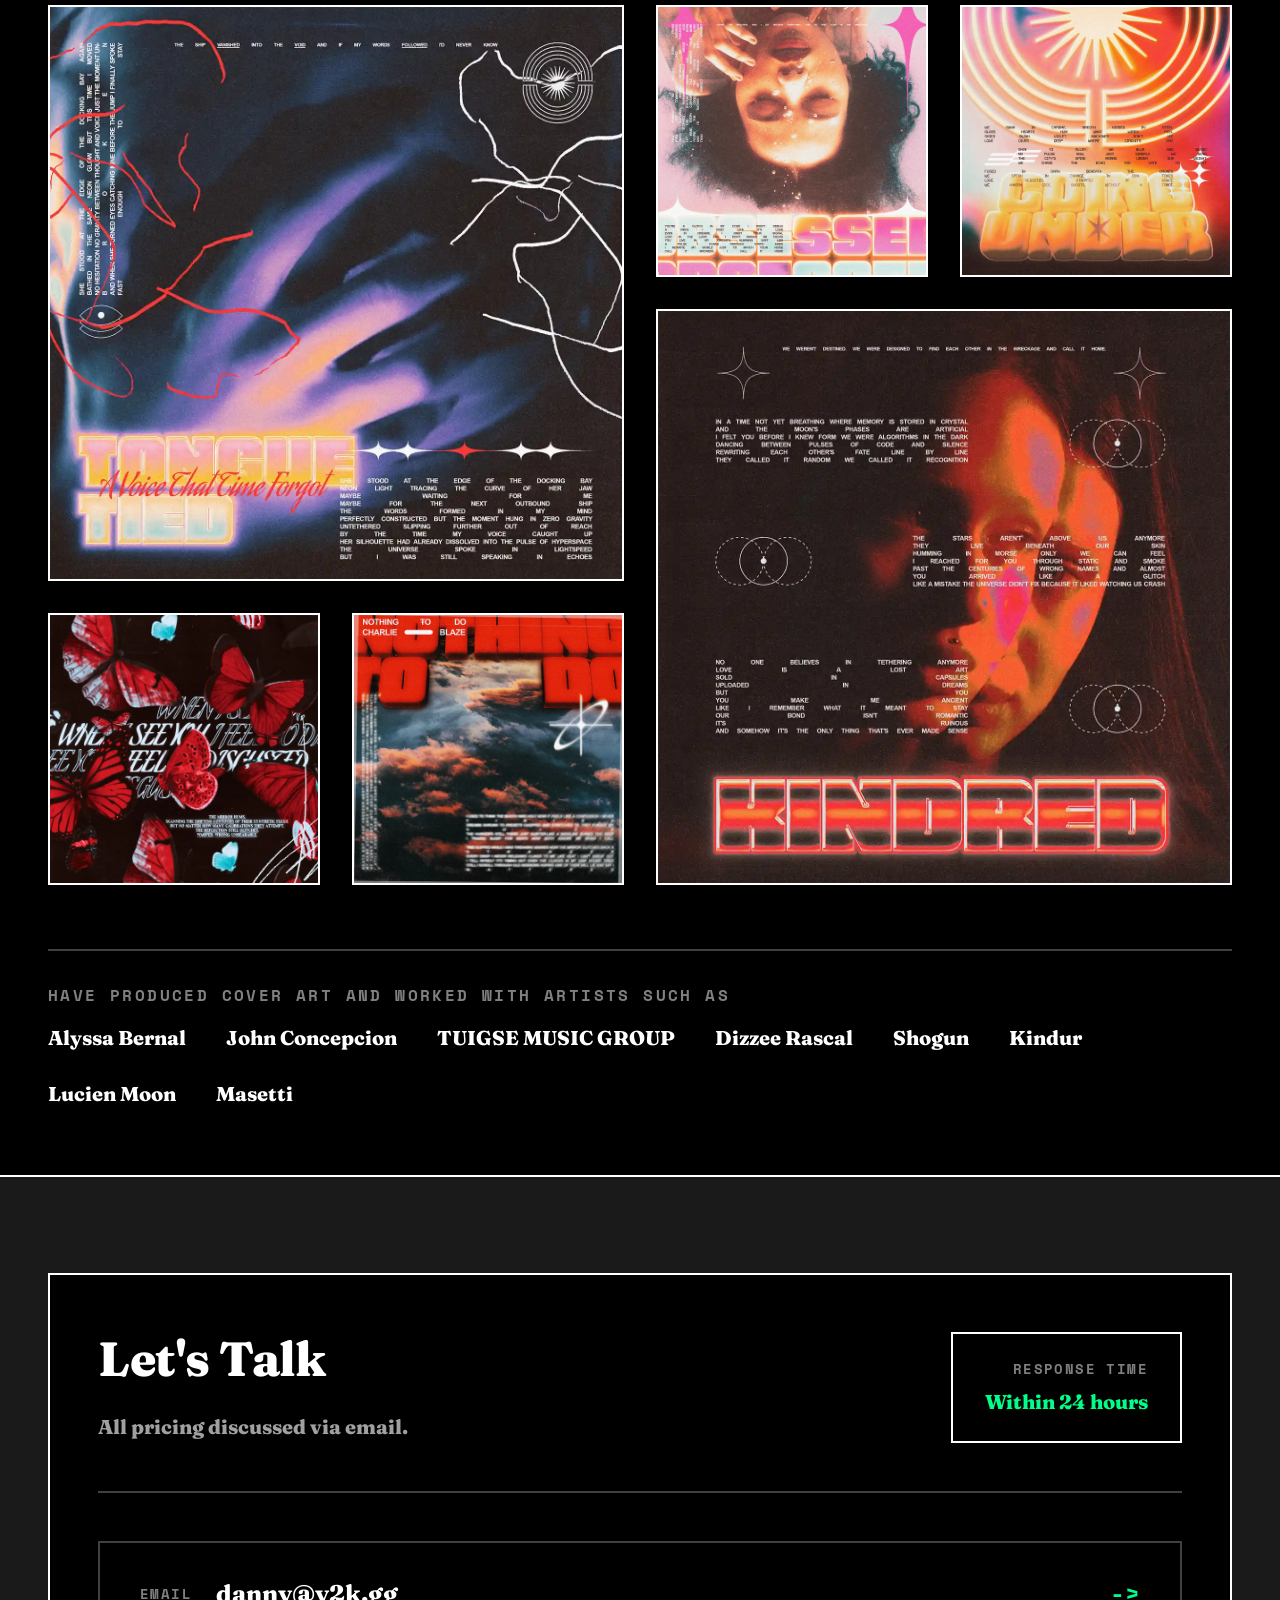
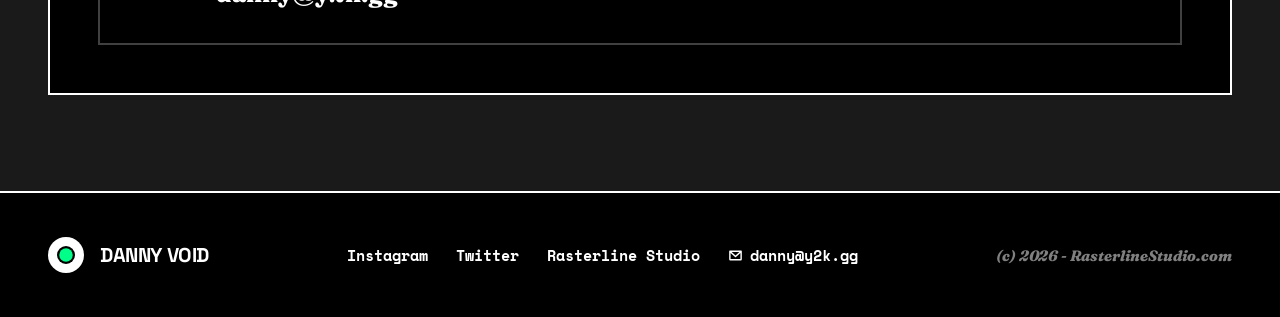
==== commit d7b4d623: "Sync sanitized mirror from dannyvoid.com [99ab55a]" ====
--- a/index.html
+++ b/index.html
@@ -1 +1 @@
-<!DOCTYPE html><html lang="en"><head><meta charset="utf-8"/><meta http-equiv="X-UA-Compatible" content="IE=edge"/><meta name="viewport" content="width=device-width,initial-scale=1"/><script>setTimeout(function(){var e=document.querySelector(".loading-screen");e&&!e.classList.contains("loaded")&&(e.classList.add("loaded"),document.documentElement.style.scrollBehavior="smooth",setTimeout(function(){e.style.display="none"},500))},1e3)</script><title>Danny Void - Designer & Developer</title><meta name="description" content="Designer and developer with more than fifteen years of experience. Software, album art, and music industry design."><meta property="og:title" content="Danny Void - Designer & Developer"/><meta property="og:description" content="Designer and developer with more than fifteen years of experience. Software, album art, and music industry design."/><meta property="og:image" content="https://dannyvoid.com/images/5fa866a9e1f169ac75fad449_Untitled-2-p-800.webp"/><meta property="og:type" content="website"/><meta property="og:url" content="https://dannyvoid.com/"/><meta name="twitter:card" content="summary_large_image"/><meta property="twitter:title" content="Danny Void - Designer & Developer"/><meta property="twitter:description" content="Designer and developer with more than fifteen years of experience. Software, album art, and music industry design."/><meta property="twitter:image" content="https://dannyvoid.com/images/5fa866a9e1f169ac75fad449_Untitled-2-p-800.webp"/><link rel="canonical" href="https://dannyvoid.com/"><link rel="preload" href="assets/css/fonts.css?v=4" as="style"><link rel="preload" href="assets/css/magazine-style.css?v=203" as="style"><link rel="preload" href="assets/fonts/inter/inter-v20-latin-regular.woff2" as="font" type="font/woff2" crossorigin><link rel="preload" href="assets/fonts/space-grotesk/space-grotesk-v22-latin-700.woff2" as="font" type="font/woff2" crossorigin><link rel="preload" href="https://ajax.googleapis.com/ajax/libs/jquery/3.6.0/jquery.min.js" as="script"><link rel="stylesheet" href="assets/css/fonts.css?v=4" type="text/css"/><link rel="stylesheet" href="assets/css/magazine-style.css?v=203" type="text/css"/><link rel="shortcut icon" href="assets/branding/favicon.webp" type="image/x-icon"/><link rel="apple-touch-icon" href="assets/branding/favicon_webclip.webp"/></head><body><div class="loading-screen"><canvas class="loading-dither" aria-hidden="true"></canvas><div class="loading-content"><div class="loading-backdrop" aria-hidden="true"></div><canvas class="loading-panel-dither" aria-hidden="true"></canvas><div class="loading-inner"><div class="loading-logo"><svg width="60" height="60" viewBox="0 0 32 32" fill="none"><circle cx="16" cy="16" r="16" fill="white"/><circle cx="16" cy="16" r="8" fill="black"/><circle cx="16" cy="16" r="6" fill="#00ff88"/></svg></div><div class="loading-bar"><div class="loading-progress"></div></div></div></div></div><header class="masthead"><div class="masthead-inner"><div class="logo-section"><div class="logo-mark"><svg width="32" height="32" viewBox="0 0 32 32" fill="none"><circle cx="16" cy="16" r="16" fill="currentColor"/><circle cx="16" cy="16" r="8" fill="black"/><circle cx="16" cy="16" r="6" fill="#00ff88"/></svg></div><div class="local-time"><span class="time-display" id="houston-time">--:--</span> <span class="time-separator">-</span> <span class="time-label">Houston, TX</span></div></div><nav class="main-nav"><a href="https://instagram.com/danny.void" target="_blank" rel="noopener" data-sound-hover>Instagram</a> <a href="https://twitter.com/dannyvoid" target="_blank" rel="noopener" data-sound-hover>Twitter</a> <a href="#hire" class="hire-link" data-sound-hover data-cursor="SCROLL">Hire</a> <span class="nav-divider" aria-hidden="true"></span> <button type="button" class="nav-email" data-copy-email="danny@y2k.gg" data-sound-hover data-cursor="COPY" aria-label="Copy email address danny@y2k.gg" title="Click to copy"><svg class="nav-email-icon" xmlns="http://www.w3.org/2000/svg" viewBox="0 0 256 256" fill="currentColor" aria-hidden="true" focusable="false"><path d="M224,44H32A12,12,0,0,0,20,56V192a20,20,0,0,0,20,20H216a20,20,0,0,0,20-20V56A12,12,0,0,0,224,44ZM193.15,68,128,127.72,62.85,68ZM44,188V83.28l75.89,69.57a12,12,0,0,0,16.22,0L212,83.28V188Z"/></svg> <span>danny@y2k.gg</span></button></nav></div></header><section class="hero-section"><div class="hero-grid"><div class="hero-content"><div class="eyebrow">Est. 19XX</div><h1 class="hero-title"><span class="title-line" aria-label="Danny"><span class="title-char" aria-hidden="true">D</span><span class="title-char" aria-hidden="true">a</span><span class="title-char" aria-hidden="true">n</span><span class="title-char title-char--flip" aria-hidden="true">n</span><span class="title-char" aria-hidden="true">y</span> </span><span class="title-line accent" data-text="Void">Void</span></h1><div class="hero-meta"><div class="meta-item"><span class="meta-label">Role</span> <span class="meta-value">Designer & Developer</span></div><div class="meta-item"><span class="meta-label">Focus</span> <span class="meta-value">Software Development</span></div><div class="meta-item"><span class="meta-label">Founder</span> <span class="meta-value"><a href="https://rasterlinestudio.com" target="_blank" rel="noopener" data-sound-hover>Rasterline Studio</a></span></div><div class="meta-item"><span class="meta-label">Past Life</span> <span class="meta-value">Album Art & Visual Identity</span></div></div></div><div class="hero-statement"><div class="statement-border"><p class="statement-text">Design and development, from shipped desktop and mobile apps across Windows, macOS, and iOS to <a href="https://ditherboy.com" target="_blank" rel="noopener" data-sound-hover data-cursor="VIEW">client</a> software and full-time <a href="https://www.instagram.com/danny.void/" target="_blank" rel="noopener" data-sound-hover data-cursor="VIEW">work of my own</a>. Nearly twenty years in, with a side practice in album art and music industry design.</p></div></div></div></section><section class="widget-section"><div class="widget-container"><div id="now-playing" class="now-playing-widget" aria-busy="true" aria-label="Loading now playing"><div class="now-playing-card now-playing-skeleton" aria-hidden="true"><div class="now-playing-card-bg"><div class="now-playing-card-bg-wash now-playing-skeleton-wash"></div></div><div class="now-playing-artwork now-playing-skeleton-art"></div><div class="now-playing-content"><div class="now-playing-main"><div class="now-playing-status"><span class="now-playing-skeleton-line now-playing-skeleton-status"></span></div><div class="now-playing-track"><div class="now-playing-skeleton-line now-playing-skeleton-title"></div><div class="now-playing-skeleton-line now-playing-skeleton-meta"></div></div></div></div></div></div></div></section><section class="focus-section"><canvas class="focus-dither-wash" aria-hidden="true"></canvas><div class="focus-container"><div class="section-header"><h2 class="section-title">Latest Software</h2><span class="section-number">01</span></div><div class="section-divider"></div><div class="focus-content"><h2 class="focus-title"><a href="https://ditherboy.com" target="_blank" rel="noopener" data-sound-hover>Dither Boy</a></h2><div class="focus-meta"><span class="focus-meta-by">by <a href="https://studioaaa.com" target="_blank" rel="noopener" class="focus-meta-logo" data-sound-hover><img src="assets/studio-aaa/branding.webp" alt="StudioAAA" width="340" height="50" loading="lazy" decoding="async"/></a></span><p class="focus-product-disclaimer"><span class="focus-product-disclaimer-legal">Disclaimer: I am an independent contractor and not an employee, agent, or representative of Studio AAA.</span> <span class="focus-product-disclaimer-note">Even though I am not an employee, I have loved working with Studio AAA on so many different projects and helping lead Dither Boy's development.</span></p></div><div class="focus-product-grid"><a href="#" class="portfolio-item focus-product-item fade-in" data-lightbox="gallery" data-sound-hover><div class="portfolio-item-media"><img src="assets/dither-boy/db_canvas.webp" alt="Dither Boy - Canvas" width="1385" height="890" loading="lazy" crossorigin="anonymous" decoding="async"/><canvas class="portfolio-dither-canvas" aria-hidden="true"></canvas></div></a><a href="#" class="portfolio-item focus-product-item fade-in" data-lightbox="gallery" data-sound-hover><div class="portfolio-item-media"><img src="assets/dither-boy/db_bayer-void.webp" alt="Dither Boy - Bayer Void" width="1385" height="890" loading="lazy" crossorigin="anonymous" decoding="async"/><canvas class="portfolio-dither-canvas" aria-hidden="true"></canvas></div></a><a href="#" class="portfolio-item focus-product-item fade-in" data-lightbox="gallery" data-sound-hover><div class="portfolio-item-media"><img src="assets/dither-boy/db_bayer-void-color.webp" alt="Dither Boy - Bayer Void Color" width="1383" height="890" loading="lazy" crossorigin="anonymous" decoding="async"/><canvas class="portfolio-dither-canvas" aria-hidden="true"></canvas></div></a></div><div class="focus-product-captions"><p class="focus-product-caption">The Dither Boy canvas workspace.</p><p class="focus-product-caption">Bayer-Void - my dithering algorithm.</p><p class="focus-product-caption">Bayer-Void with a custom color palette.</p></div><p class="focus-product-version">Screenshots: v6.1 with Chicago theme</p><div class="section-divider"></div><div class="media-section"><div class="media-label">In Media</div><div class="media-list"><a href="https://studioaaa.com/dither-boy-in-marathon-by-allan-parker/" target="_blank" rel="noopener" class="media-item" data-sound-hover data-cursor="READ"><span class="media-meta"><span class="media-outlet">Studio AAA</span> <span class="media-date">Aug 2026</span> </span><span class="media-title">Dither Boy in Marathon by Allan Parker</span> </a><a href="https://80.lv/articles/dither-boy-6-0-adds-animation-features-better-video-support" target="_blank" rel="noopener" class="media-item" data-sound-hover data-cursor="READ"><span class="media-meta"><span class="media-outlet">80 Level</span> <span class="media-date">Mar 2026</span> </span><span class="media-title">Dither Boy 6.0 Adds Animation Features &amp; Better Video Support</span> </a><a href="https://80.lv/articles/dither-boy-4-0-brings-full-color-dithering-to-over-50-effects" target="_blank" rel="noopener" class="media-item" data-sound-hover data-cursor="READ"><span class="media-meta"><span class="media-outlet">80 Level</span> <span class="media-date">Jul 2025</span> </span><span class="media-title">Dither Boy 4.0 Brings Full-Color Dithering to Over 50 Effects</span></a></div></div><div class="project-timeline"><div class="timeline-label">Contributions</div><ol class="timeline-list"><li class="timeline-item is-ongoing"><div class="timeline-when"><time datetime="2024-09">Sep 2024</time> <span class="timeline-when-sep" aria-hidden="true">-</span> <span class="timeline-when-end">Present</span></div><div class="timeline-body"><a href="https://ditherboy.com" target="_blank" rel="noopener" class="timeline-title" data-sound-hover data-cursor="VIEW">Dither Boy</a><p class="timeline-note">Still in active development as of August 2026.</p></div></li><li class="timeline-item"><div class="timeline-when"><time datetime="2025-03" aria-label="2025, month redacted"><span class="timeline-censor" aria-hidden="true">Mar</span> <span class="timeline-year">2025</span></time></div><div class="timeline-body"><a href="https://studioaaa.com/introducing-color-cat/" target="_blank" rel="noopener" class="timeline-title" data-sound-hover data-cursor="VIEW">Color Cat</a></div></li><li class="timeline-item"><div class="timeline-when"><time datetime="2025-07" aria-label="2025, month redacted"><span class="timeline-censor" aria-hidden="true">Jul</span> <span class="timeline-year">2025</span></time></div><div class="timeline-body"><a href="https://studioaaa.com/product/flareware/" target="_blank" rel="noopener" class="timeline-title" data-sound-hover data-cursor="VIEW">Flareware</a></div></li><li class="timeline-item"><div class="timeline-when"><time datetime="2025-11" aria-label="2025, month redacted"><span class="timeline-censor" aria-hidden="true">Nov</span> <span class="timeline-year">2025</span></time></div><div class="timeline-body"><a href="https://studioaaa.com/script-slayer/" target="_blank" rel="noopener" class="timeline-title" data-sound-hover data-cursor="VIEW">Script Slayer</a></div></li></ol></div></div></div></section><section class="focus-section venture-section"><div class="focus-container"><div class="section-header"><h2 class="section-title">Latest Venture</h2><span class="section-number">02</span></div><div class="section-divider"></div><div class="focus-content"><h2 class="focus-title"><a href="https://rasterlinestudio.com" target="_blank" rel="noopener" data-sound-hover>Rasterline Studio</a></h2><div class="focus-meta"><span class="focus-meta-by">Est. September 2026</span><p class="focus-product-disclaimer"><span class="focus-product-disclaimer-legal">Rasterline Studio is home to what comes next.</span></p></div><div class="venture-media"><a href="https://rasterlinestudio.com" target="_blank" rel="noopener" class="portfolio-item venture-item fade-in" data-sound-hover data-cursor="VISIT" aria-label="Visit Rasterline Studio"><div class="portfolio-item-media"><img src="assets/rasterline-studio/rasterline-crt.webp" srcset="assets/rasterline-studio/rasterline-crt-1400.webp 1400w, assets/rasterline-studio/rasterline-crt.webp 2800w" sizes="(max-width: 1900px) 100vw, 1800px" alt="Rasterline Studio logo glowing on a Sony Trinitron CRT monitor" width="2800" height="1415" loading="lazy" crossorigin="anonymous" decoding="async"/><canvas class="portfolio-dither-canvas" aria-hidden="true"></canvas></div></a></div><p class="focus-product-caption">The front door at rasterlinestudio.com.</p><div class="section-divider"></div><div class="media-section"><div class="media-label">Find the Studio</div><div class="media-list"><a href="https://rasterlinestudio.com" target="_blank" rel="noopener" class="media-item" data-sound-hover data-cursor="VISIT"><span class="media-meta"><span class="media-outlet">Website</span> </span><span class="media-title">rasterlinestudio.com</span> </a><a href="mailto:hello@rasterlinestudio.com" class="media-item" data-sound-hover data-cursor="EMAIL"><span class="media-meta"><span class="media-outlet">Email</span> </span><span class="media-title">hello@rasterlinestudio.com</span></a></div></div></div></div></section><section class="portfolio-section"><div class="section-header"><h2 class="section-title">Latest Artwork</h2><span class="section-number">03</span></div><div class="section-divider"></div><div class="portfolio-grid" id="portfolio-grid"></div><div class="section-divider"></div><div class="contributions-section"><div class="contributions-label">Have produced cover art and worked with artists such as</div><div class="contributions-list"><span class="contribution-item">Alyssa Bernal</span> <span class="contribution-item">John Concepcion</span> <span class="contribution-item">TUIGSE MUSIC GROUP</span> <span class="contribution-item">Dizzee Rascal</span> <span class="contribution-item">Shogun</span> <span class="contribution-item">Kindur</span> <span class="contribution-item">Lucien Moon</span> <span class="contribution-item">Masetti</span></div></div></section><section id="hire" class="hire-section"><div class="hire-grid"><div class="hire-card contact-card"><div class="contact-header"><div class="contact-intro"><h3 class="card-title">Let's Talk</h3><p class="contact-lead">All pricing discussed via email.</p></div><div class="contact-badge"><span class="badge-label">Response Time</span> <span class="badge-value">Within 24 hours</span></div></div><div class="contact-tiles"><a href="mailto:danny@y2k.gg" class="contact-tile" data-sound-hover data-cursor="EMAIL"><span class="tile-label">Email</span> <span class="tile-value">danny@y2k.gg</span> <span class="tile-action">-&gt;</span></a></div></div></div></section><footer class="site-footer"><div class="footer-inner"><div class="footer-brand"><div class="footer-logo" aria-hidden="true"><svg width="40" height="40" viewBox="0 0 32 32" fill="none"><circle cx="16" cy="16" r="16" fill="white"/><circle cx="16" cy="16" r="8" fill="black"/><circle cx="16" cy="16" r="6" fill="#00ff88"/></svg></div><span class="footer-name">Danny Void</span></div><nav class="footer-links" aria-label="Footer"><a href="https://instagram.com/danny.void" target="_blank" rel="noopener" data-sound-hover>Instagram</a> <a href="https://twitter.com/dannyvoid" target="_blank" rel="noopener" data-sound-hover>Twitter</a> <a href="https://rasterlinestudio.com" target="_blank" rel="noopener" data-sound-hover data-cursor="VIEW">Rasterline Studio</a> <button type="button" class="nav-email footer-email" data-copy-email="danny@y2k.gg" data-sound-hover data-cursor="COPY" aria-label="Copy email address danny@y2k.gg" title="Click to copy"><svg class="nav-email-icon" xmlns="http://www.w3.org/2000/svg" viewBox="0 0 256 256" fill="currentColor" aria-hidden="true" focusable="false"><path d="M224,44H32A12,12,0,0,0,20,56V192a20,20,0,0,0,20,20H216a20,20,0,0,0,20-20V56A12,12,0,0,0,224,44ZM193.15,68,128,127.72,62.85,68ZM44,188V83.28l75.89,69.57a12,12,0,0,0,16.22,0L212,83.28V188Z"/></svg> <span>danny@y2k.gg</span></button></nav><p class="footer-copyright">(c) 2026 - <a href="https://rasterlinestudio.com" target="_blank" rel="noopener" data-sound-hover>RasterlineStudio.com</a></p></div></footer><script data-cfasync="false" src="https://ajax.googleapis.com/ajax/libs/jquery/3.6.0/jquery.min.js" defer="defer"></script><script type="module" data-cfasync="false" src="assets/js/now-playing/main.js?v=20"></script><script data-cfasync="false" src="assets/js/magazine-interactions.js?v=121" defer="defer"></script><script data-goatcounter="https://galadriel.dannyvoid.com/count" async src="https://galadriel.dannyvoid.com/count.js"></script></body></html>+<!DOCTYPE html><html lang="en"><head><meta charset="utf-8"/><meta http-equiv="X-UA-Compatible" content="IE=edge"/><meta name="viewport" content="width=device-width,initial-scale=1"/><script>setTimeout(function(){var e=document.querySelector(".loading-screen");e&&!e.classList.contains("loaded")&&(e.classList.add("loaded"),document.documentElement.style.scrollBehavior="smooth",setTimeout(function(){e.style.display="none"},500))},1e3)</script><title>Danny Void - Designer & Developer</title><meta name="description" content="Designer and developer with more than fifteen years of experience. Software, album art, and music industry design."><meta property="og:title" content="Danny Void - Designer & Developer"/><meta property="og:description" content="Designer and developer with more than fifteen years of experience. Software, album art, and music industry design."/><meta property="og:image" content="https://dannyvoid.com/images/5fa866a9e1f169ac75fad449_Untitled-2-p-800.webp"/><meta property="og:type" content="website"/><meta property="og:url" content="https://dannyvoid.com/"/><meta name="twitter:card" content="summary_large_image"/><meta property="twitter:title" content="Danny Void - Designer & Developer"/><meta property="twitter:description" content="Designer and developer with more than fifteen years of experience. Software, album art, and music industry design."/><meta property="twitter:image" content="https://dannyvoid.com/images/5fa866a9e1f169ac75fad449_Untitled-2-p-800.webp"/><link rel="canonical" href="https://dannyvoid.com/"><link rel="preload" href="assets/css/fonts.css?v=4" as="style"><link rel="preload" href="assets/css/magazine-style.css?v=204" as="style"><link rel="preload" href="assets/fonts/inter/inter-v20-latin-regular.woff2" as="font" type="font/woff2" crossorigin><link rel="preload" href="assets/fonts/space-grotesk/space-grotesk-v22-latin-700.woff2" as="font" type="font/woff2" crossorigin><link rel="preload" href="https://ajax.googleapis.com/ajax/libs/jquery/3.6.0/jquery.min.js" as="script"><link rel="stylesheet" href="assets/css/fonts.css?v=4" type="text/css"/><link rel="stylesheet" href="assets/css/magazine-style.css?v=204" type="text/css"/><link rel="shortcut icon" href="assets/branding/favicon.webp" type="image/x-icon"/><link rel="apple-touch-icon" href="assets/branding/favicon_webclip.webp"/></head><body><div class="loading-screen"><canvas class="loading-dither" aria-hidden="true"></canvas><div class="loading-content"><div class="loading-backdrop" aria-hidden="true"></div><canvas class="loading-panel-dither" aria-hidden="true"></canvas><div class="loading-inner"><div class="loading-logo"><svg width="60" height="60" viewBox="0 0 32 32" fill="none"><circle cx="16" cy="16" r="16" fill="white"/><circle cx="16" cy="16" r="8" fill="black"/><circle cx="16" cy="16" r="6" fill="#00ff88"/></svg></div><div class="loading-bar"><div class="loading-progress"></div></div></div></div></div><header class="masthead"><div class="masthead-inner"><div class="logo-section"><div class="logo-mark"><svg width="32" height="32" viewBox="0 0 32 32" fill="none"><circle cx="16" cy="16" r="16" fill="currentColor"/><circle cx="16" cy="16" r="8" fill="black"/><circle cx="16" cy="16" r="6" fill="#00ff88"/></svg></div><div class="local-time"><span class="time-display" id="houston-time">--:--</span> <span class="time-separator">-</span> <span class="time-label">Houston, TX</span></div></div><nav class="main-nav"><a href="https://instagram.com/danny.void" target="_blank" rel="noopener" data-sound-hover>Instagram</a> <a href="https://twitter.com/dannyvoid" target="_blank" rel="noopener" data-sound-hover>Twitter</a> <a href="#hire" class="hire-link" data-sound-hover data-cursor="SCROLL">Hire</a> <span class="nav-divider" aria-hidden="true"></span> <button type="button" class="nav-email" data-copy-email="danny@y2k.gg" data-sound-hover data-cursor="COPY" aria-label="Copy email address danny@y2k.gg" title="Click to copy"><svg class="nav-email-icon" xmlns="http://www.w3.org/2000/svg" viewBox="0 0 256 256" fill="currentColor" aria-hidden="true" focusable="false"><path d="M224,44H32A12,12,0,0,0,20,56V192a20,20,0,0,0,20,20H216a20,20,0,0,0,20-20V56A12,12,0,0,0,224,44ZM193.15,68,128,127.72,62.85,68ZM44,188V83.28l75.89,69.57a12,12,0,0,0,16.22,0L212,83.28V188Z"/></svg> <span>danny@y2k.gg</span></button></nav></div></header><section class="hero-section"><div class="hero-grid"><div class="hero-content"><div class="eyebrow">Est. 19XX</div><h1 class="hero-title"><span class="title-line" aria-label="Danny"><span class="title-char" aria-hidden="true">D</span><span class="title-char" aria-hidden="true">a</span><span class="title-char" aria-hidden="true">n</span><span class="title-char title-char--flip" aria-hidden="true">n</span><span class="title-char" aria-hidden="true">y</span> </span><span class="title-line accent" data-text="Void">Void</span></h1><div class="hero-meta"><div class="meta-item"><span class="meta-label">Role</span> <span class="meta-value">Designer & Developer</span></div><div class="meta-item"><span class="meta-label">Focus</span> <span class="meta-value">Software Development</span></div><div class="meta-item"><span class="meta-label">Founder</span> <span class="meta-value"><a href="https://rasterlinestudio.com" target="_blank" rel="noopener" data-sound-hover>Rasterline Studio</a></span></div><div class="meta-item"><span class="meta-label">Past Life</span> <span class="meta-value">Album Art & Visual Identity</span></div></div></div><div class="hero-statement"><div class="statement-border"><p class="statement-text">Design and development, from shipped desktop and mobile apps across Windows, macOS, and iOS to <a href="https://ditherboy.com" target="_blank" rel="noopener" data-sound-hover data-cursor="VIEW">client</a> software and full-time <a href="https://www.instagram.com/danny.void/" target="_blank" rel="noopener" data-sound-hover data-cursor="VIEW">work of my own</a>. Nearly twenty years in, with a side practice in album art and music industry design.</p></div></div></div></section><section class="widget-section"><div class="widget-container"><div id="now-playing" class="now-playing-widget" aria-busy="true" aria-label="Loading now playing"><div class="now-playing-card now-playing-skeleton" aria-hidden="true"><div class="now-playing-card-bg"><div class="now-playing-card-bg-wash now-playing-skeleton-wash"></div></div><div class="now-playing-artwork now-playing-skeleton-art"></div><div class="now-playing-content"><div class="now-playing-main"><div class="now-playing-status"><span class="now-playing-skeleton-line now-playing-skeleton-status"></span></div><div class="now-playing-track"><div class="now-playing-skeleton-line now-playing-skeleton-title"></div><div class="now-playing-skeleton-line now-playing-skeleton-meta"></div></div></div></div></div></div></div></section><section class="focus-section"><canvas class="focus-dither-wash" aria-hidden="true"></canvas><div class="focus-container"><div class="section-header"><h2 class="section-title">Latest Software</h2><span class="section-number">01</span></div><div class="section-divider"></div><div class="focus-content"><h2 class="focus-title"><a href="https://ditherboy.com" target="_blank" rel="noopener" data-sound-hover>Dither Boy</a></h2><div class="focus-meta"><span class="focus-meta-by">by <a href="https://studioaaa.com" target="_blank" rel="noopener" class="focus-meta-logo" data-sound-hover><img src="assets/studio-aaa/branding.webp" alt="StudioAAA" width="340" height="50" loading="lazy" decoding="async"/></a></span><p class="focus-product-disclaimer"><span class="focus-product-disclaimer-legal">Disclaimer: I am an independent contractor and not an employee, agent, or representative of Studio AAA.</span> <span class="focus-product-disclaimer-note">Even though I am not an employee, I love working with Studio AAA on so many different projects and helping lead Dither Boy's development.</span></p></div><div class="focus-product-grid"><a href="#" class="portfolio-item focus-product-item fade-in" data-lightbox="gallery" data-sound-hover><div class="portfolio-item-media"><img src="assets/dither-boy/db_canvas.webp" alt="Dither Boy - Canvas" width="1385" height="890" loading="lazy" crossorigin="anonymous" decoding="async"/><canvas class="portfolio-dither-canvas" aria-hidden="true"></canvas></div></a><a href="#" class="portfolio-item focus-product-item fade-in" data-lightbox="gallery" data-sound-hover><div class="portfolio-item-media"><img src="assets/dither-boy/db_bayer-void.webp" alt="Dither Boy - Bayer Void" width="1385" height="890" loading="lazy" crossorigin="anonymous" decoding="async"/><canvas class="portfolio-dither-canvas" aria-hidden="true"></canvas></div></a><a href="#" class="portfolio-item focus-product-item fade-in" data-lightbox="gallery" data-sound-hover><div class="portfolio-item-media"><img src="assets/dither-boy/db_bayer-void-color.webp" alt="Dither Boy - Bayer Void Color" width="1383" height="890" loading="lazy" crossorigin="anonymous" decoding="async"/><canvas class="portfolio-dither-canvas" aria-hidden="true"></canvas></div></a></div><div class="focus-product-captions"><p class="focus-product-caption">The Dither Boy canvas workspace.</p><p class="focus-product-caption">Bayer-Void - my dithering algorithm.</p><p class="focus-product-caption">Bayer-Void with a custom color palette.</p></div><p class="focus-product-version">Screenshots: v6.1 with Chicago theme</p><div class="section-divider"></div><div class="media-section"><div class="media-label">In Media</div><div class="media-list"><a href="https://studioaaa.com/dither-boy-in-marathon-by-allan-parker/" target="_blank" rel="noopener" class="media-item" data-sound-hover data-cursor="READ"><span class="media-meta"><span class="media-outlet">Studio AAA</span> <span class="media-date">Aug 2026</span> </span><span class="media-title">Dither Boy in Marathon by Allan Parker</span> </a><a href="https://80.lv/articles/dither-boy-6-0-adds-animation-features-better-video-support" target="_blank" rel="noopener" class="media-item" data-sound-hover data-cursor="READ"><span class="media-meta"><span class="media-outlet">80 Level</span> <span class="media-date">Mar 2026</span> </span><span class="media-title">Dither Boy 6.0 Adds Animation Features &amp; Better Video Support</span> </a><a href="https://80.lv/articles/dither-boy-4-0-brings-full-color-dithering-to-over-50-effects" target="_blank" rel="noopener" class="media-item" data-sound-hover data-cursor="READ"><span class="media-meta"><span class="media-outlet">80 Level</span> <span class="media-date">Jul 2025</span> </span><span class="media-title">Dither Boy 4.0 Brings Full-Color Dithering to Over 50 Effects</span></a></div></div><div class="project-timeline"><div class="timeline-label">Contributions</div><ol class="timeline-list"><li class="timeline-item is-ongoing"><div class="timeline-when"><time datetime="2024-09">Sep 2024</time> <span class="timeline-when-sep" aria-hidden="true">-</span> <span class="timeline-when-end">Present</span></div><div class="timeline-body"><a href="https://ditherboy.com" target="_blank" rel="noopener" class="timeline-title" data-sound-hover data-cursor="VIEW">Dither Boy</a><p class="timeline-note">Still in active development as of October 2026.</p></div></li><li class="timeline-item"><div class="timeline-when"><time datetime="2025-03" aria-label="2025, month redacted"><span class="timeline-censor" aria-hidden="true">Mar</span> <span class="timeline-year">2025</span></time></div><div class="timeline-body"><a href="https://studioaaa.com/introducing-color-cat/" target="_blank" rel="noopener" class="timeline-title" data-sound-hover data-cursor="VIEW">Color Cat</a></div></li><li class="timeline-item"><div class="timeline-when"><time datetime="2025-07" aria-label="2025, month redacted"><span class="timeline-censor" aria-hidden="true">Jul</span> <span class="timeline-year">2025</span></time></div><div class="timeline-body"><a href="https://studioaaa.com/product/flareware/" target="_blank" rel="noopener" class="timeline-title" data-sound-hover data-cursor="VIEW">Flareware</a></div></li><li class="timeline-item"><div class="timeline-when"><time datetime="2025-11" aria-label="2025, month redacted"><span class="timeline-censor" aria-hidden="true">Nov</span> <span class="timeline-year">2025</span></time></div><div class="timeline-body"><a href="https://studioaaa.com/script-slayer/" target="_blank" rel="noopener" class="timeline-title" data-sound-hover data-cursor="VIEW">Script Slayer</a></div></li></ol></div></div></div></section><section class="focus-section venture-section"><div class="focus-container"><div class="section-header"><h2 class="section-title">Latest Venture</h2><span class="section-number">02</span></div><div class="section-divider"></div><div class="focus-content"><h2 class="focus-title"><a href="https://rasterlinestudio.com" target="_blank" rel="noopener" data-sound-hover>Rasterline Studio</a></h2><div class="focus-meta"><span class="focus-meta-by">Est. September 2026</span><p class="focus-product-disclaimer"><span class="focus-product-disclaimer-legal">Rasterline Studio is home to what comes next.</span></p></div><div class="venture-media"><a href="https://rasterlinestudio.com" target="_blank" rel="noopener" class="portfolio-item venture-item fade-in" data-sound-hover data-cursor="VISIT" aria-label="Visit Rasterline Studio"><div class="portfolio-item-media"><video poster="assets/rasterline-studio/rasterline-home-poster.webp" width="2800" height="1416" muted loop playsinline preload="metadata" crossorigin="anonymous" aria-hidden="true"><source src="assets/rasterline-studio/rasterline-home.mp4" type="video/mp4"/></video><canvas class="portfolio-dither-canvas" aria-hidden="true"></canvas></div></a></div><p class="focus-product-caption">The front door at rasterlinestudio.com.</p><div class="section-divider"></div><div class="media-section"><div class="media-label">Find the Studio</div><div class="media-list"><a href="https://rasterlinestudio.com" target="_blank" rel="noopener" class="media-item" data-sound-hover data-cursor="VISIT"><span class="media-meta"><span class="media-outlet">Website</span> </span><span class="media-title">rasterlinestudio.com</span> </a><a href="mailto:hello@rasterlinestudio.com" class="media-item" data-sound-hover data-cursor="EMAIL"><span class="media-meta"><span class="media-outlet">Email</span> </span><span class="media-title">hello@rasterlinestudio.com</span></a></div></div></div></div></section><section class="portfolio-section"><div class="section-header"><h2 class="section-title">Latest Artwork</h2><span class="section-number">03</span></div><div class="section-divider"></div><div class="portfolio-grid" id="portfolio-grid"></div><div class="section-divider"></div><div class="contributions-section"><div class="contributions-label">Have produced cover art and worked with artists such as</div><div class="contributions-list"><span class="contribution-item">Alyssa Bernal</span> <span class="contribution-item">John Concepcion</span> <span class="contribution-item">TUIGSE MUSIC GROUP</span> <span class="contribution-item">Dizzee Rascal</span> <span class="contribution-item">Shogun</span> <span class="contribution-item">Kindur</span> <span class="contribution-item">Lucien Moon</span> <span class="contribution-item">Masetti</span></div></div></section><section id="hire" class="hire-section"><div class="hire-grid"><div class="hire-card contact-card"><div class="contact-header"><div class="contact-intro"><h3 class="card-title">Let's Talk</h3><p class="contact-lead">All pricing discussed via email.</p></div><div class="contact-badge"><span class="badge-label">Response Time</span> <span class="badge-value">Within 24 hours</span></div></div><div class="contact-tiles"><a href="mailto:danny@y2k.gg" class="contact-tile" data-sound-hover data-cursor="EMAIL"><span class="tile-label">Email</span> <span class="tile-value">danny@y2k.gg</span> <span class="tile-action">-&gt;</span></a></div></div></div></section><footer class="site-footer"><div class="footer-inner"><div class="footer-brand"><div class="footer-logo" aria-hidden="true"><svg width="40" height="40" viewBox="0 0 32 32" fill="none"><circle cx="16" cy="16" r="16" fill="white"/><circle cx="16" cy="16" r="8" fill="black"/><circle cx="16" cy="16" r="6" fill="#00ff88"/></svg></div><span class="footer-name">Danny Void</span></div><nav class="footer-links" aria-label="Footer"><a href="https://instagram.com/danny.void" target="_blank" rel="noopener" data-sound-hover>Instagram</a> <a href="https://twitter.com/dannyvoid" target="_blank" rel="noopener" data-sound-hover>Twitter</a> <a href="https://rasterlinestudio.com" target="_blank" rel="noopener" data-sound-hover data-cursor="VIEW">Rasterline Studio</a> <button type="button" class="nav-email footer-email" data-copy-email="danny@y2k.gg" data-sound-hover data-cursor="COPY" aria-label="Copy email address danny@y2k.gg" title="Click to copy"><svg class="nav-email-icon" xmlns="http://www.w3.org/2000/svg" viewBox="0 0 256 256" fill="currentColor" aria-hidden="true" focusable="false"><path d="M224,44H32A12,12,0,0,0,20,56V192a20,20,0,0,0,20,20H216a20,20,0,0,0,20-20V56A12,12,0,0,0,224,44ZM193.15,68,128,127.72,62.85,68ZM44,188V83.28l75.89,69.57a12,12,0,0,0,16.22,0L212,83.28V188Z"/></svg> <span>danny@y2k.gg</span></button></nav><p class="footer-copyright">(c) 2026 - <a href="https://rasterlinestudio.com" target="_blank" rel="noopener" data-sound-hover>RasterlineStudio.com</a></p></div></footer><script data-cfasync="false" src="https://ajax.googleapis.com/ajax/libs/jquery/3.6.0/jquery.min.js" defer="defer"></script><script type="module" data-cfasync="false" src="assets/js/now-playing/main.js?v=20"></script><script data-cfasync="false" src="assets/js/magazine-interactions.js?v=122" defer="defer"></script><script data-goatcounter="https://galadriel.dannyvoid.com/count" async src="https://galadriel.dannyvoid.com/count.js"></script></body></html>
--- a/assets/css/magazine-style.css
+++ b/assets/css/magazine-style.css
@@ -1515,7 +1515,7 @@
 
 .venture-media .portfolio-item {
   display: block;
-  aspect-ratio: 2800 / 1415;
+  aspect-ratio: 2800 / 1416;
   width: 100%;
   background: var(--color-black);
 }
@@ -1877,6 +1877,7 @@
 }
 
 .portfolio-item img,
+.portfolio-item video,
 .portfolio-dither-canvas {
   position: absolute;
   inset: 0;
@@ -1885,7 +1886,8 @@
   object-fit: cover;
 }
 
-.portfolio-item img {
+.portfolio-item img,
+.portfolio-item video {
   z-index: 0;
 }
 
--- a/assets/css/magazine-style.css
+++ b/assets/css/magazine-style.css
@@ -1515,7 +1515,7 @@
 
 .venture-media .portfolio-item {
   display: block;
-  aspect-ratio: 2800 / 1415;
+  aspect-ratio: 2800 / 1416;
   width: 100%;
   background: var(--color-black);
 }
@@ -1877,6 +1877,7 @@
 }
 
 .portfolio-item img,
+.portfolio-item video,
 .portfolio-dither-canvas {
   position: absolute;
   inset: 0;
@@ -1885,7 +1886,8 @@
   object-fit: cover;
 }
 
-.portfolio-item img {
+.portfolio-item img,
+.portfolio-item video {
   z-index: 0;
 }
 
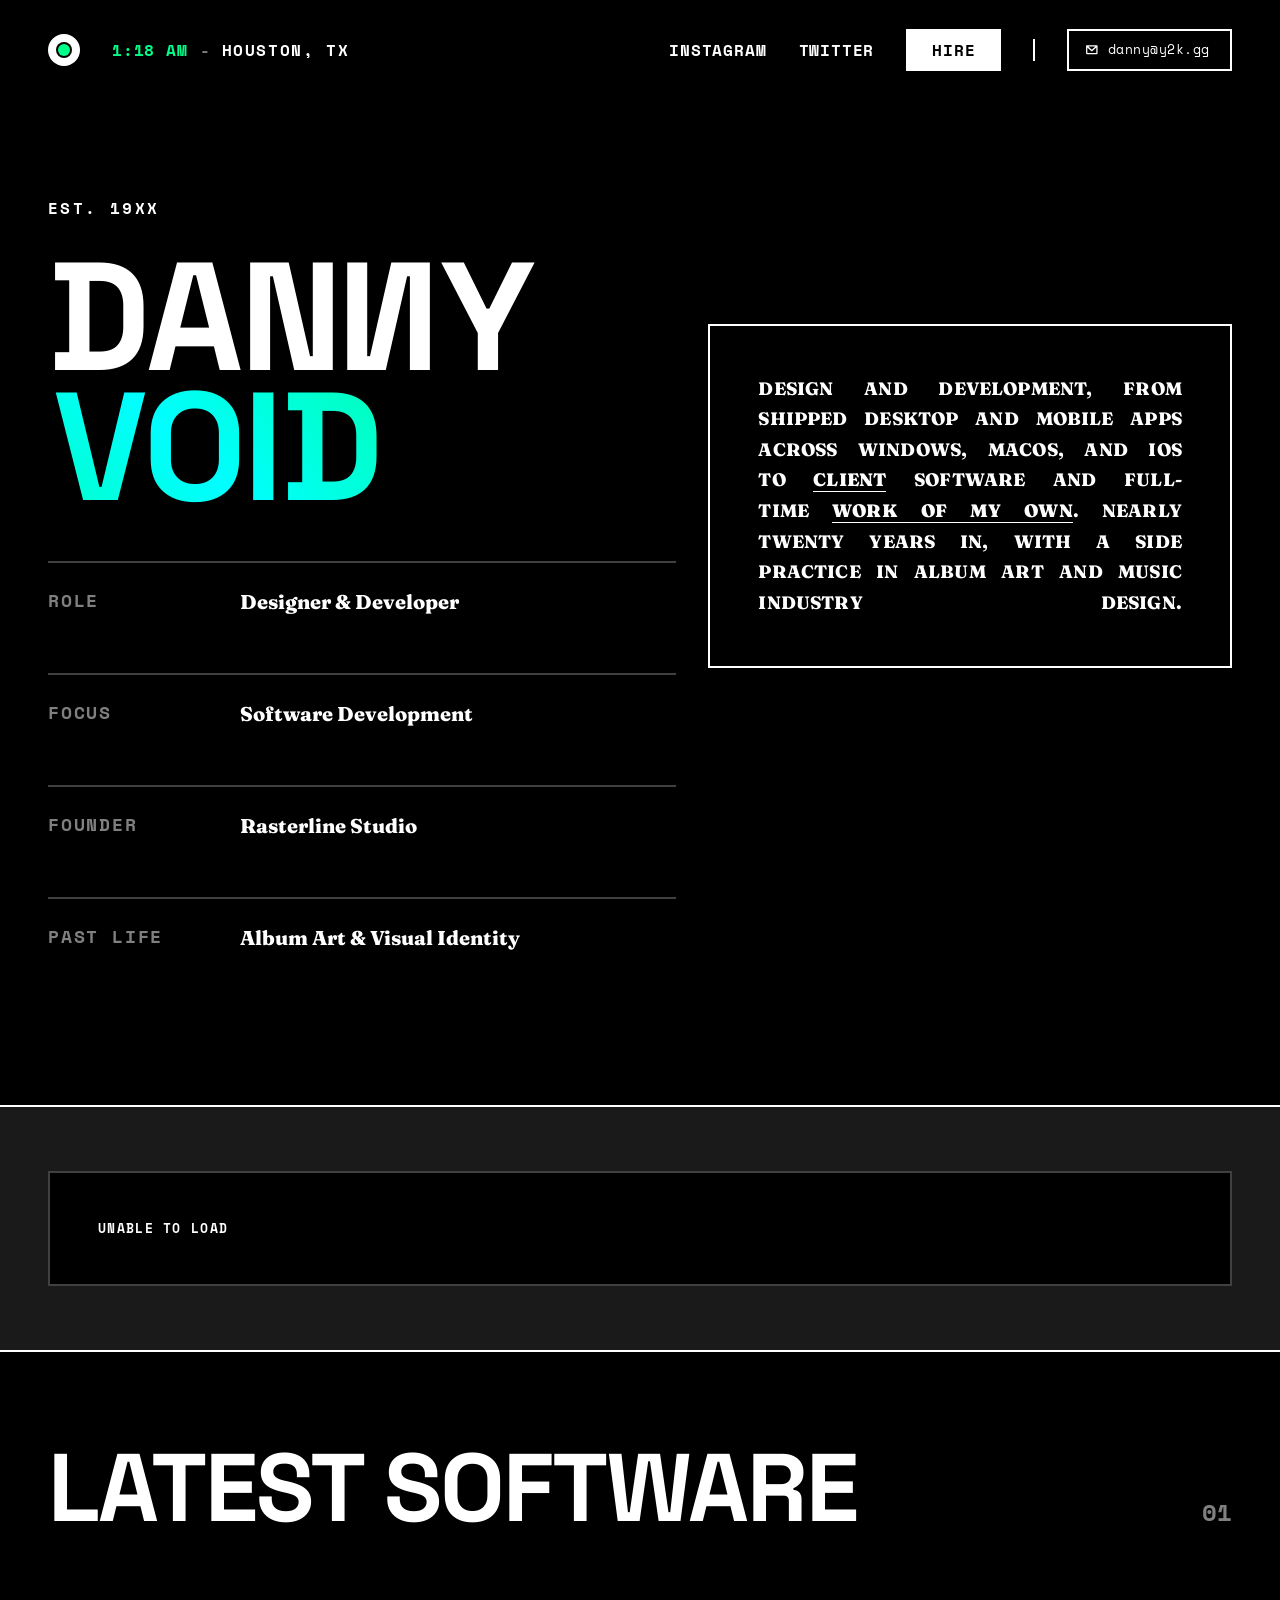
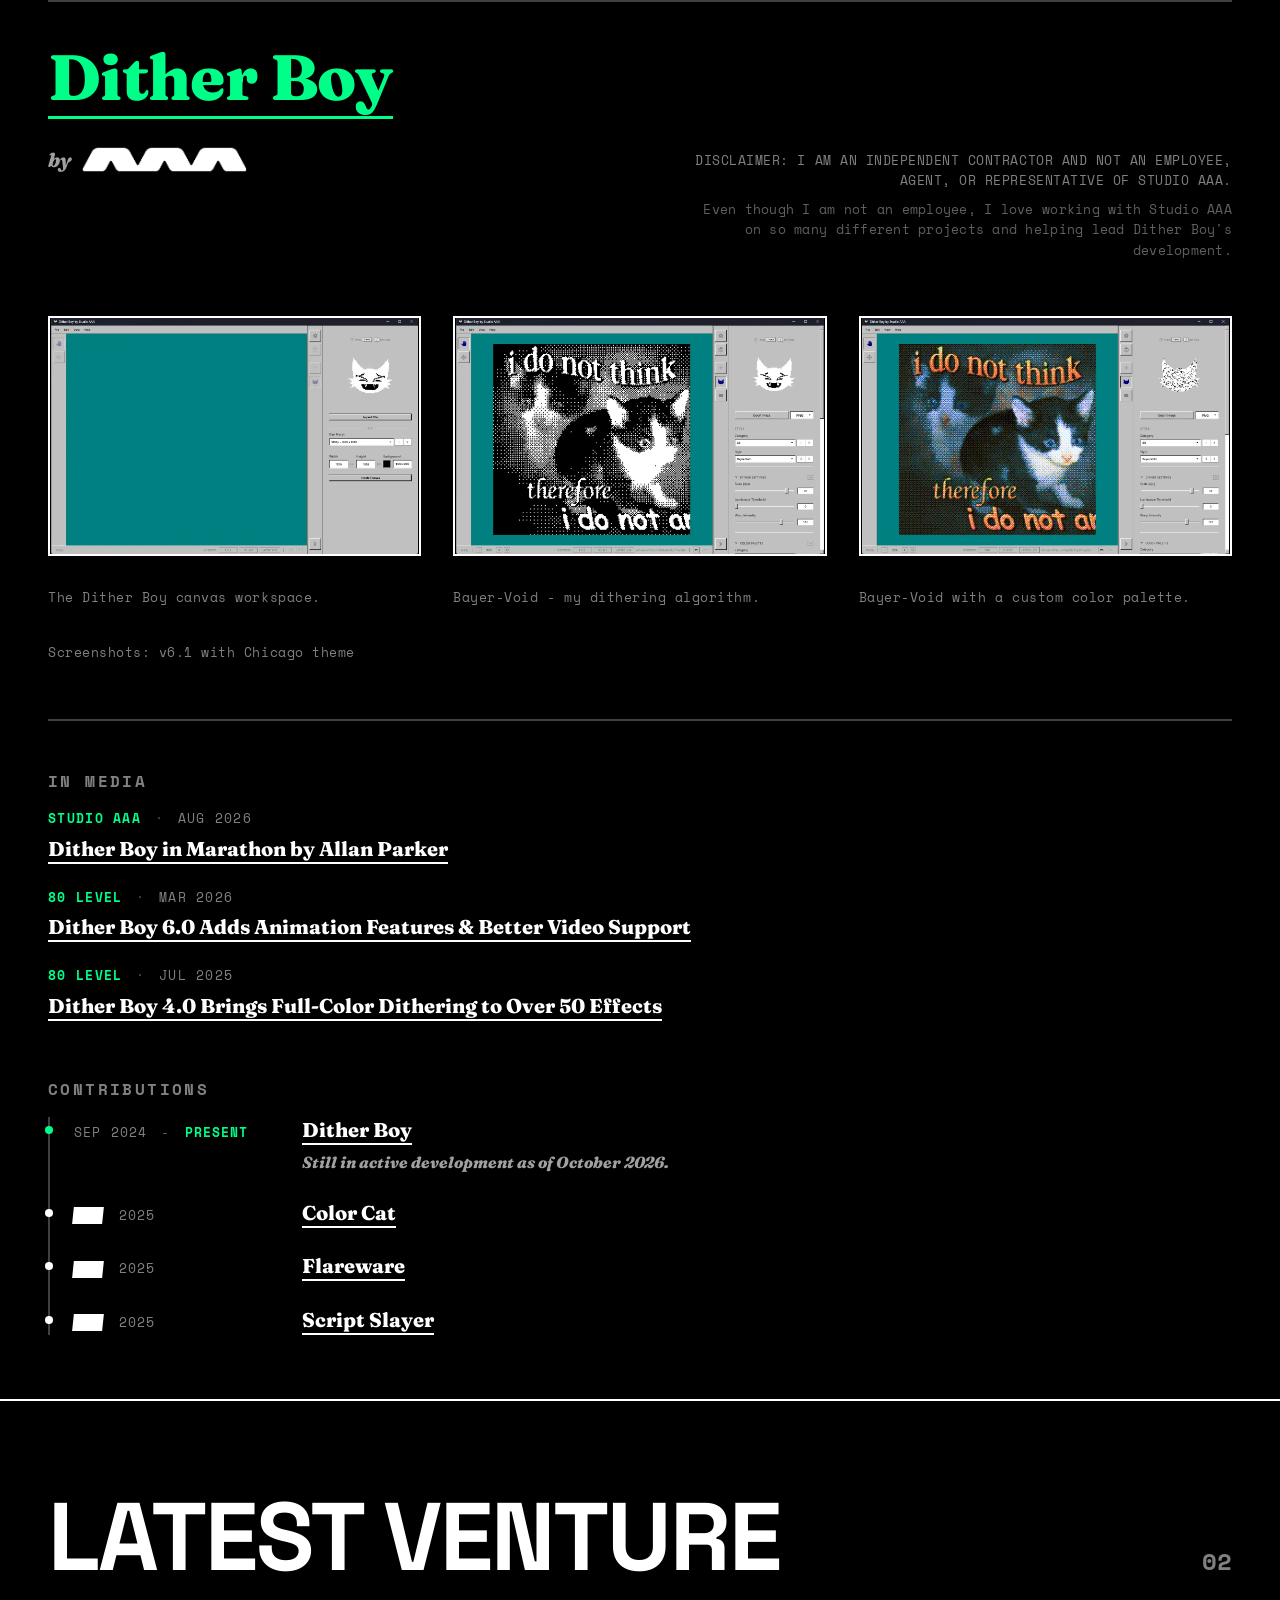
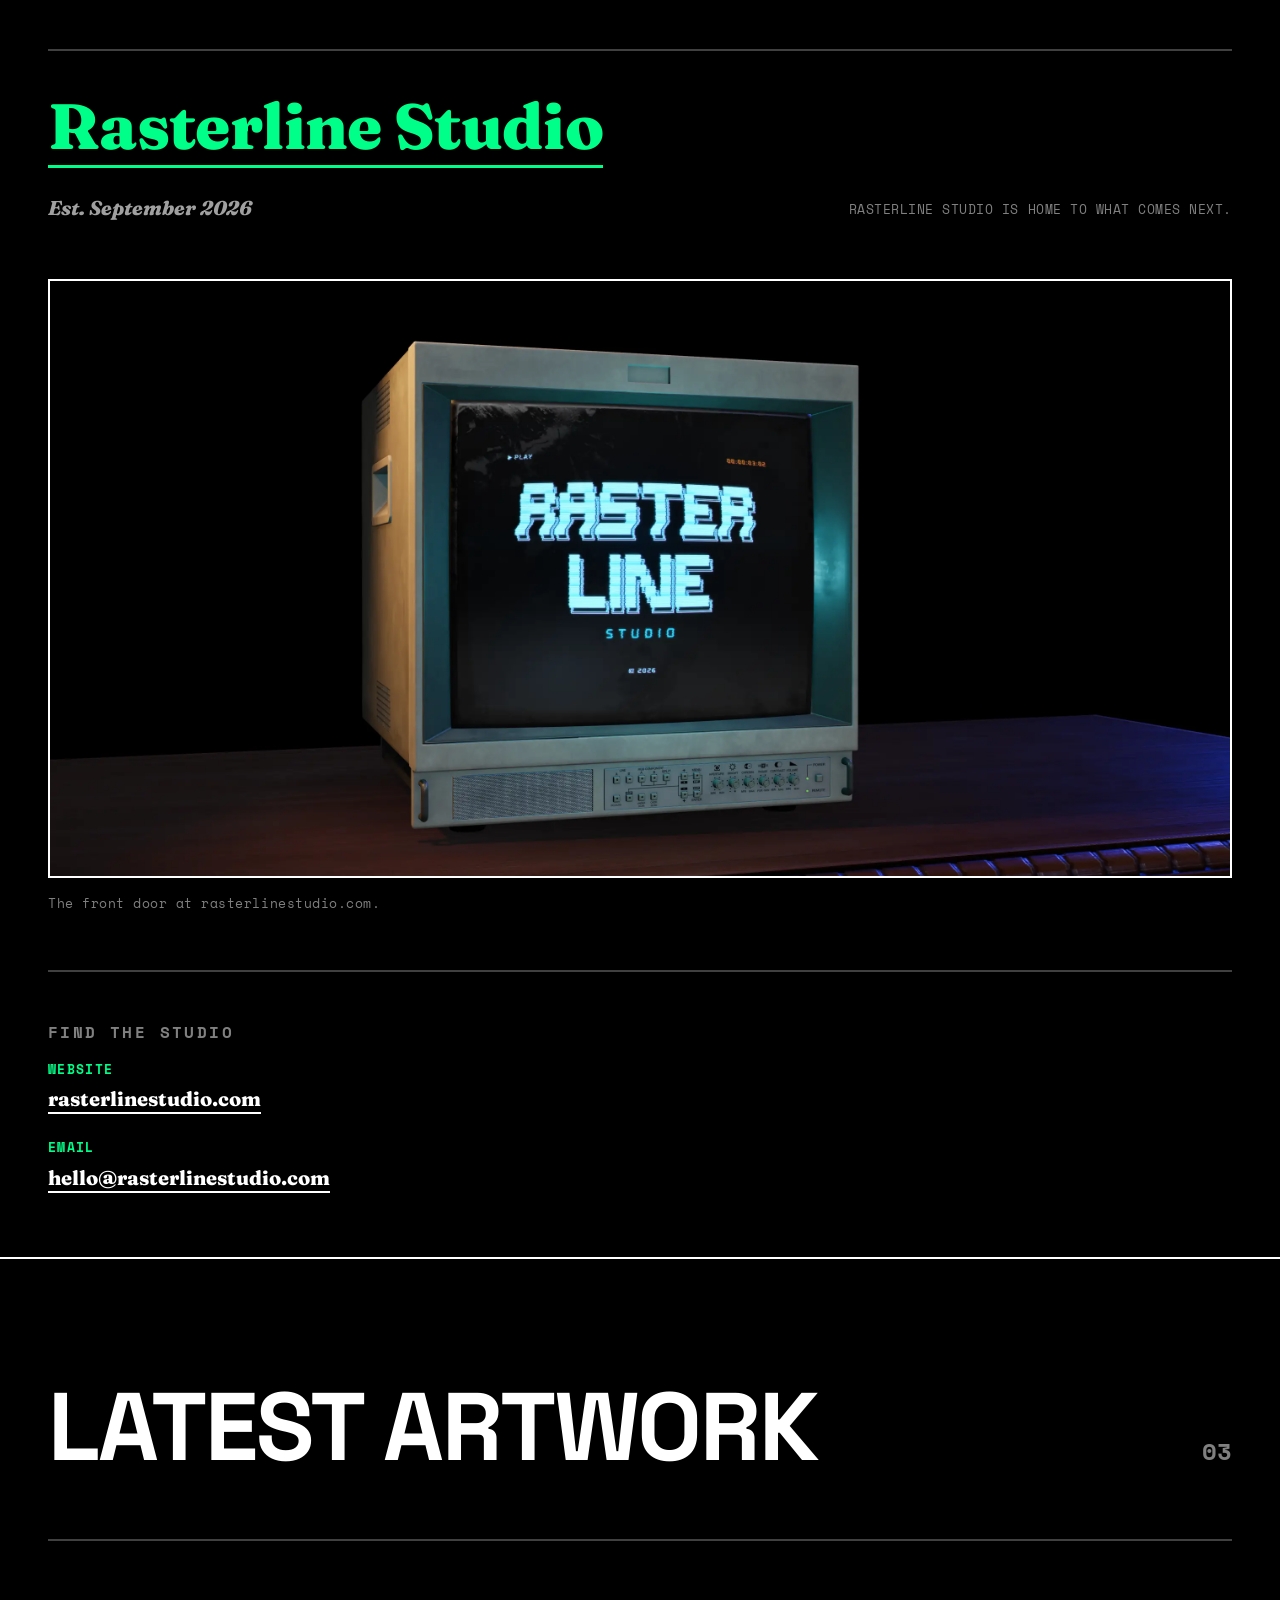
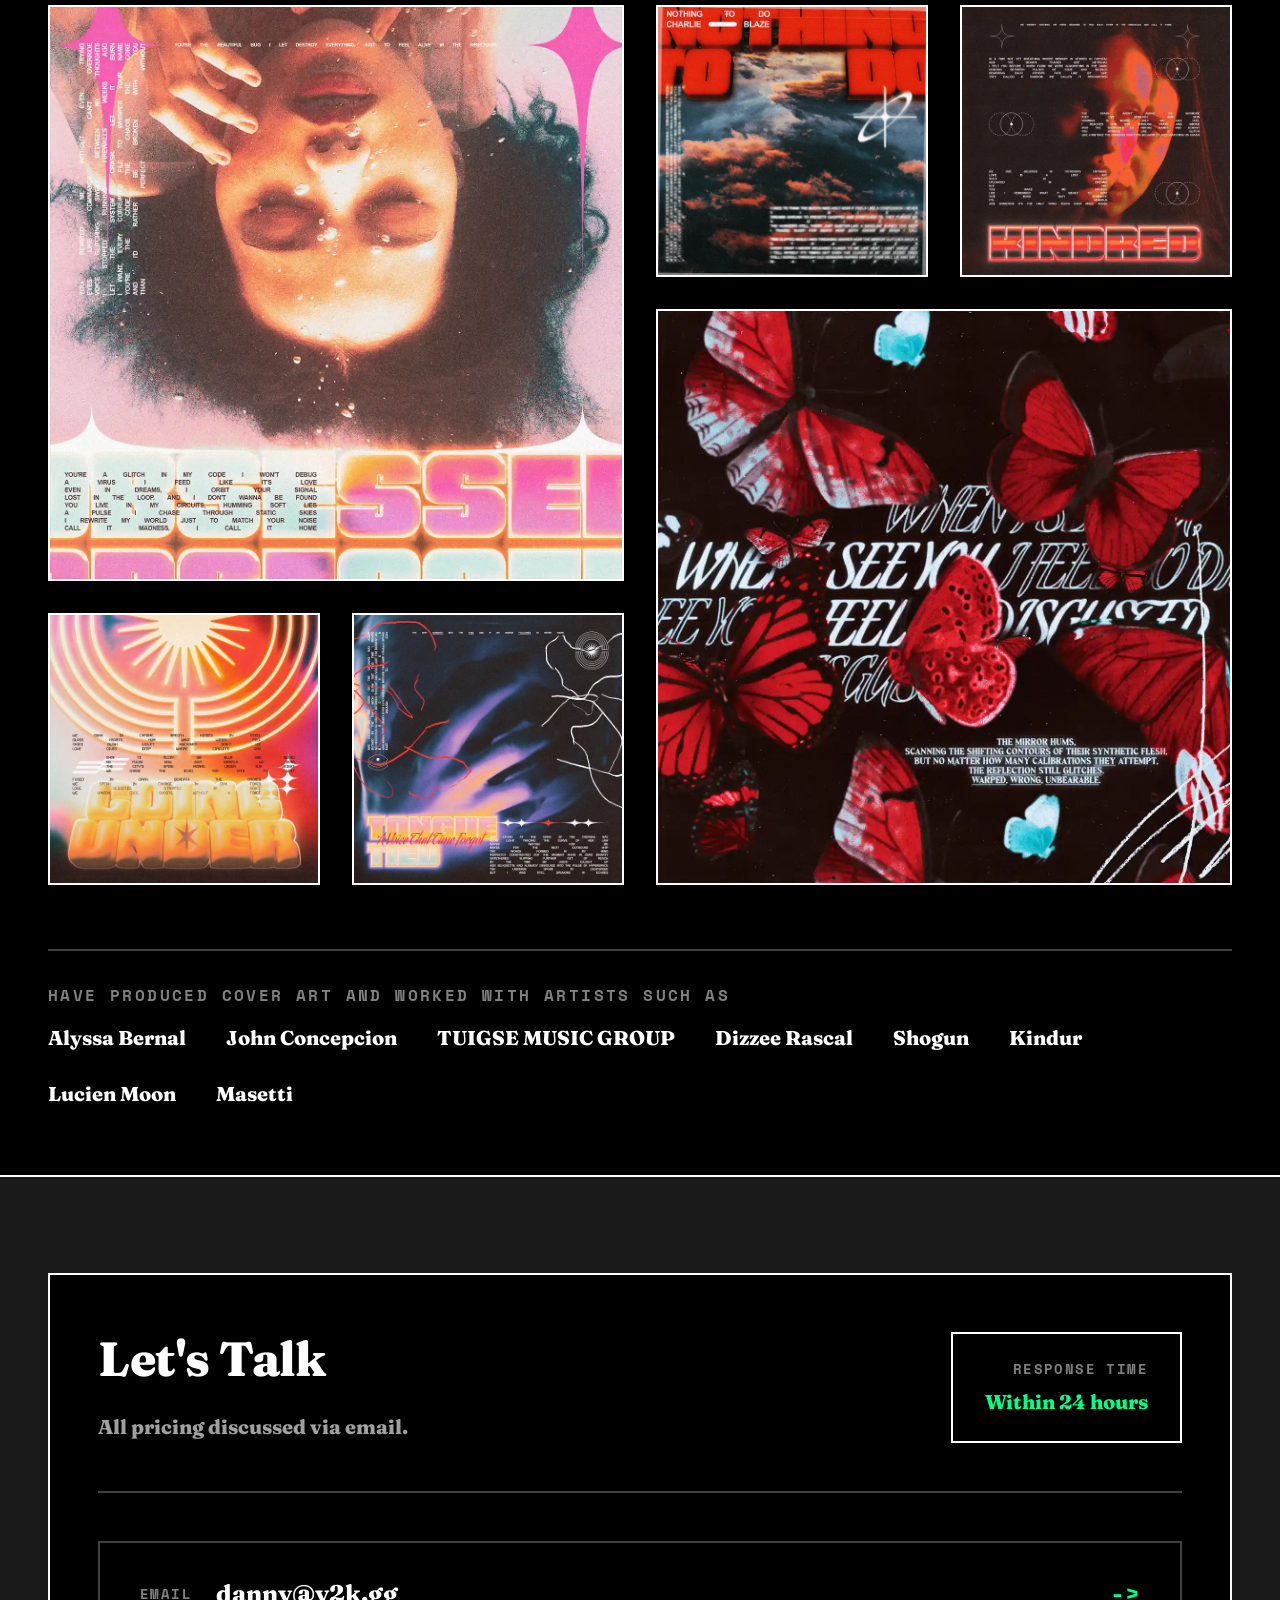
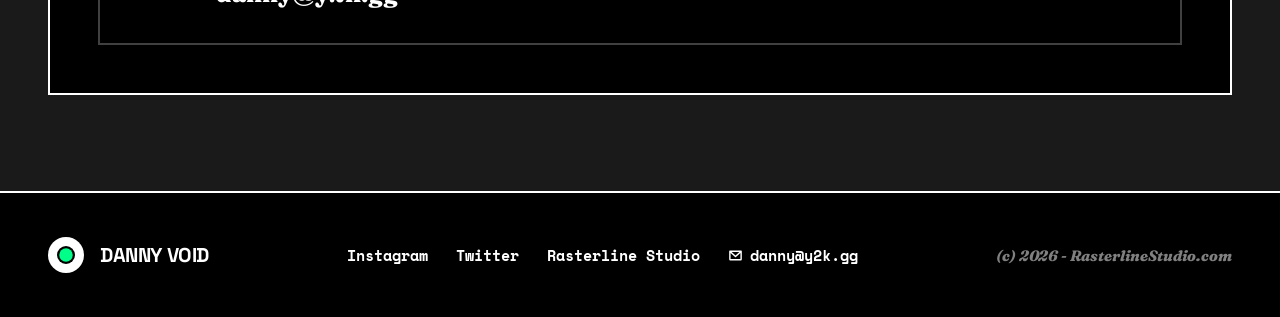
==== commit 5c0f42e5: "Sync sanitized mirror from dannyvoid.com [b33c2d2]" ====
--- a/index.html
+++ b/index.html
@@ -1 +1 @@
-<!DOCTYPE html><html lang="en"><head><meta charset="utf-8"/><meta http-equiv="X-UA-Compatible" content="IE=edge"/><meta name="viewport" content="width=device-width,initial-scale=1"/><script>setTimeout(function(){var e=document.querySelector(".loading-screen");e&&!e.classList.contains("loaded")&&(e.classList.add("loaded"),document.documentElement.style.scrollBehavior="smooth",setTimeout(function(){e.style.display="none"},500))},1e3)</script><title>Danny Void - Designer & Developer</title><meta name="description" content="Designer and developer with more than fifteen years of experience. Software, album art, and music industry design."><meta property="og:title" content="Danny Void - Designer & Developer"/><meta property="og:description" content="Designer and developer with more than fifteen years of experience. Software, album art, and music industry design."/><meta property="og:image" content="https://dannyvoid.com/images/5fa866a9e1f169ac75fad449_Untitled-2-p-800.webp"/><meta property="og:type" content="website"/><meta property="og:url" content="https://dannyvoid.com/"/><meta name="twitter:card" content="summary_large_image"/><meta property="twitter:title" content="Danny Void - Designer & Developer"/><meta property="twitter:description" content="Designer and developer with more than fifteen years of experience. Software, album art, and music industry design."/><meta property="twitter:image" content="https://dannyvoid.com/images/5fa866a9e1f169ac75fad449_Untitled-2-p-800.webp"/><link rel="canonical" href="https://dannyvoid.com/"><link rel="preload" href="assets/css/fonts.css?v=4" as="style"><link rel="preload" href="assets/css/magazine-style.css?v=204" as="style"><link rel="preload" href="assets/fonts/inter/inter-v20-latin-regular.woff2" as="font" type="font/woff2" crossorigin><link rel="preload" href="assets/fonts/space-grotesk/space-grotesk-v22-latin-700.woff2" as="font" type="font/woff2" crossorigin><link rel="preload" href="https://ajax.googleapis.com/ajax/libs/jquery/3.6.0/jquery.min.js" as="script"><link rel="stylesheet" href="assets/css/fonts.css?v=4" type="text/css"/><link rel="stylesheet" href="assets/css/magazine-style.css?v=204" type="text/css"/><link rel="shortcut icon" href="assets/branding/favicon.webp" type="image/x-icon"/><link rel="apple-touch-icon" href="assets/branding/favicon_webclip.webp"/></head><body><div class="loading-screen"><canvas class="loading-dither" aria-hidden="true"></canvas><div class="loading-content"><div class="loading-backdrop" aria-hidden="true"></div><canvas class="loading-panel-dither" aria-hidden="true"></canvas><div class="loading-inner"><div class="loading-logo"><svg width="60" height="60" viewBox="0 0 32 32" fill="none"><circle cx="16" cy="16" r="16" fill="white"/><circle cx="16" cy="16" r="8" fill="black"/><circle cx="16" cy="16" r="6" fill="#00ff88"/></svg></div><div class="loading-bar"><div class="loading-progress"></div></div></div></div></div><header class="masthead"><div class="masthead-inner"><div class="logo-section"><div class="logo-mark"><svg width="32" height="32" viewBox="0 0 32 32" fill="none"><circle cx="16" cy="16" r="16" fill="currentColor"/><circle cx="16" cy="16" r="8" fill="black"/><circle cx="16" cy="16" r="6" fill="#00ff88"/></svg></div><div class="local-time"><span class="time-display" id="houston-time">--:--</span> <span class="time-separator">-</span> <span class="time-label">Houston, TX</span></div></div><nav class="main-nav"><a href="https://instagram.com/danny.void" target="_blank" rel="noopener" data-sound-hover>Instagram</a> <a href="https://twitter.com/dannyvoid" target="_blank" rel="noopener" data-sound-hover>Twitter</a> <a href="#hire" class="hire-link" data-sound-hover data-cursor="SCROLL">Hire</a> <span class="nav-divider" aria-hidden="true"></span> <button type="button" class="nav-email" data-copy-email="danny@y2k.gg" data-sound-hover data-cursor="COPY" aria-label="Copy email address danny@y2k.gg" title="Click to copy"><svg class="nav-email-icon" xmlns="http://www.w3.org/2000/svg" viewBox="0 0 256 256" fill="currentColor" aria-hidden="true" focusable="false"><path d="M224,44H32A12,12,0,0,0,20,56V192a20,20,0,0,0,20,20H216a20,20,0,0,0,20-20V56A12,12,0,0,0,224,44ZM193.15,68,128,127.72,62.85,68ZM44,188V83.28l75.89,69.57a12,12,0,0,0,16.22,0L212,83.28V188Z"/></svg> <span>danny@y2k.gg</span></button></nav></div></header><section class="hero-section"><div class="hero-grid"><div class="hero-content"><div class="eyebrow">Est. 19XX</div><h1 class="hero-title"><span class="title-line" aria-label="Danny"><span class="title-char" aria-hidden="true">D</span><span class="title-char" aria-hidden="true">a</span><span class="title-char" aria-hidden="true">n</span><span class="title-char title-char--flip" aria-hidden="true">n</span><span class="title-char" aria-hidden="true">y</span> </span><span class="title-line accent" data-text="Void">Void</span></h1><div class="hero-meta"><div class="meta-item"><span class="meta-label">Role</span> <span class="meta-value">Designer & Developer</span></div><div class="meta-item"><span class="meta-label">Focus</span> <span class="meta-value">Software Development</span></div><div class="meta-item"><span class="meta-label">Founder</span> <span class="meta-value"><a href="https://rasterlinestudio.com" target="_blank" rel="noopener" data-sound-hover>Rasterline Studio</a></span></div><div class="meta-item"><span class="meta-label">Past Life</span> <span class="meta-value">Album Art & Visual Identity</span></div></div></div><div class="hero-statement"><div class="statement-border"><p class="statement-text">Design and development, from shipped desktop and mobile apps across Windows, macOS, and iOS to <a href="https://ditherboy.com" target="_blank" rel="noopener" data-sound-hover data-cursor="VIEW">client</a> software and full-time <a href="https://www.instagram.com/danny.void/" target="_blank" rel="noopener" data-sound-hover data-cursor="VIEW">work of my own</a>. Nearly twenty years in, with a side practice in album art and music industry design.</p></div></div></div></section><section class="widget-section"><div class="widget-container"><div id="now-playing" class="now-playing-widget" aria-busy="true" aria-label="Loading now playing"><div class="now-playing-card now-playing-skeleton" aria-hidden="true"><div class="now-playing-card-bg"><div class="now-playing-card-bg-wash now-playing-skeleton-wash"></div></div><div class="now-playing-artwork now-playing-skeleton-art"></div><div class="now-playing-content"><div class="now-playing-main"><div class="now-playing-status"><span class="now-playing-skeleton-line now-playing-skeleton-status"></span></div><div class="now-playing-track"><div class="now-playing-skeleton-line now-playing-skeleton-title"></div><div class="now-playing-skeleton-line now-playing-skeleton-meta"></div></div></div></div></div></div></div></section><section class="focus-section"><canvas class="focus-dither-wash" aria-hidden="true"></canvas><div class="focus-container"><div class="section-header"><h2 class="section-title">Latest Software</h2><span class="section-number">01</span></div><div class="section-divider"></div><div class="focus-content"><h2 class="focus-title"><a href="https://ditherboy.com" target="_blank" rel="noopener" data-sound-hover>Dither Boy</a></h2><div class="focus-meta"><span class="focus-meta-by">by <a href="https://studioaaa.com" target="_blank" rel="noopener" class="focus-meta-logo" data-sound-hover><img src="assets/studio-aaa/branding.webp" alt="StudioAAA" width="340" height="50" loading="lazy" decoding="async"/></a></span><p class="focus-product-disclaimer"><span class="focus-product-disclaimer-legal">Disclaimer: I am an independent contractor and not an employee, agent, or representative of Studio AAA.</span> <span class="focus-product-disclaimer-note">Even though I am not an employee, I love working with Studio AAA on so many different projects and helping lead Dither Boy's development.</span></p></div><div class="focus-product-grid"><a href="#" class="portfolio-item focus-product-item fade-in" data-lightbox="gallery" data-sound-hover><div class="portfolio-item-media"><img src="assets/dither-boy/db_canvas.webp" alt="Dither Boy - Canvas" width="1385" height="890" loading="lazy" crossorigin="anonymous" decoding="async"/><canvas class="portfolio-dither-canvas" aria-hidden="true"></canvas></div></a><a href="#" class="portfolio-item focus-product-item fade-in" data-lightbox="gallery" data-sound-hover><div class="portfolio-item-media"><img src="assets/dither-boy/db_bayer-void.webp" alt="Dither Boy - Bayer Void" width="1385" height="890" loading="lazy" crossorigin="anonymous" decoding="async"/><canvas class="portfolio-dither-canvas" aria-hidden="true"></canvas></div></a><a href="#" class="portfolio-item focus-product-item fade-in" data-lightbox="gallery" data-sound-hover><div class="portfolio-item-media"><img src="assets/dither-boy/db_bayer-void-color.webp" alt="Dither Boy - Bayer Void Color" width="1383" height="890" loading="lazy" crossorigin="anonymous" decoding="async"/><canvas class="portfolio-dither-canvas" aria-hidden="true"></canvas></div></a></div><div class="focus-product-captions"><p class="focus-product-caption">The Dither Boy canvas workspace.</p><p class="focus-product-caption">Bayer-Void - my dithering algorithm.</p><p class="focus-product-caption">Bayer-Void with a custom color palette.</p></div><p class="focus-product-version">Screenshots: v6.1 with Chicago theme</p><div class="section-divider"></div><div class="media-section"><div class="media-label">In Media</div><div class="media-list"><a href="https://studioaaa.com/dither-boy-in-marathon-by-allan-parker/" target="_blank" rel="noopener" class="media-item" data-sound-hover data-cursor="READ"><span class="media-meta"><span class="media-outlet">Studio AAA</span> <span class="media-date">Aug 2026</span> </span><span class="media-title">Dither Boy in Marathon by Allan Parker</span> </a><a href="https://80.lv/articles/dither-boy-6-0-adds-animation-features-better-video-support" target="_blank" rel="noopener" class="media-item" data-sound-hover data-cursor="READ"><span class="media-meta"><span class="media-outlet">80 Level</span> <span class="media-date">Mar 2026</span> </span><span class="media-title">Dither Boy 6.0 Adds Animation Features &amp; Better Video Support</span> </a><a href="https://80.lv/articles/dither-boy-4-0-brings-full-color-dithering-to-over-50-effects" target="_blank" rel="noopener" class="media-item" data-sound-hover data-cursor="READ"><span class="media-meta"><span class="media-outlet">80 Level</span> <span class="media-date">Jul 2025</span> </span><span class="media-title">Dither Boy 4.0 Brings Full-Color Dithering to Over 50 Effects</span></a></div></div><div class="project-timeline"><div class="timeline-label">Contributions</div><ol class="timeline-list"><li class="timeline-item is-ongoing"><div class="timeline-when"><time datetime="2024-09">Sep 2024</time> <span class="timeline-when-sep" aria-hidden="true">-</span> <span class="timeline-when-end">Present</span></div><div class="timeline-body"><a href="https://ditherboy.com" target="_blank" rel="noopener" class="timeline-title" data-sound-hover data-cursor="VIEW">Dither Boy</a><p class="timeline-note">Still in active development as of October 2026.</p></div></li><li class="timeline-item"><div class="timeline-when"><time datetime="2025-03" aria-label="2025, month redacted"><span class="timeline-censor" aria-hidden="true">Mar</span> <span class="timeline-year">2025</span></time></div><div class="timeline-body"><a href="https://studioaaa.com/introducing-color-cat/" target="_blank" rel="noopener" class="timeline-title" data-sound-hover data-cursor="VIEW">Color Cat</a></div></li><li class="timeline-item"><div class="timeline-when"><time datetime="2025-07" aria-label="2025, month redacted"><span class="timeline-censor" aria-hidden="true">Jul</span> <span class="timeline-year">2025</span></time></div><div class="timeline-body"><a href="https://studioaaa.com/product/flareware/" target="_blank" rel="noopener" class="timeline-title" data-sound-hover data-cursor="VIEW">Flareware</a></div></li><li class="timeline-item"><div class="timeline-when"><time datetime="2025-11" aria-label="2025, month redacted"><span class="timeline-censor" aria-hidden="true">Nov</span> <span class="timeline-year">2025</span></time></div><div class="timeline-body"><a href="https://studioaaa.com/script-slayer/" target="_blank" rel="noopener" class="timeline-title" data-sound-hover data-cursor="VIEW">Script Slayer</a></div></li></ol></div></div></div></section><section class="focus-section venture-section"><div class="focus-container"><div class="section-header"><h2 class="section-title">Latest Venture</h2><span class="section-number">02</span></div><div class="section-divider"></div><div class="focus-content"><h2 class="focus-title"><a href="https://rasterlinestudio.com" target="_blank" rel="noopener" data-sound-hover>Rasterline Studio</a></h2><div class="focus-meta"><span class="focus-meta-by">Est. September 2026</span><p class="focus-product-disclaimer"><span class="focus-product-disclaimer-legal">Rasterline Studio is home to what comes next.</span></p></div><div class="venture-media"><a href="https://rasterlinestudio.com" target="_blank" rel="noopener" class="portfolio-item venture-item fade-in" data-sound-hover data-cursor="VISIT" aria-label="Visit Rasterline Studio"><div class="portfolio-item-media"><video poster="assets/rasterline-studio/rasterline-home-poster.webp" width="2800" height="1416" muted loop playsinline preload="metadata" crossorigin="anonymous" aria-hidden="true"><source src="assets/rasterline-studio/rasterline-home.mp4" type="video/mp4"/></video><canvas class="portfolio-dither-canvas" aria-hidden="true"></canvas></div></a></div><p class="focus-product-caption">The front door at rasterlinestudio.com.</p><div class="section-divider"></div><div class="media-section"><div class="media-label">Find the Studio</div><div class="media-list"><a href="https://rasterlinestudio.com" target="_blank" rel="noopener" class="media-item" data-sound-hover data-cursor="VISIT"><span class="media-meta"><span class="media-outlet">Website</span> </span><span class="media-title">rasterlinestudio.com</span> </a><a href="mailto:hello@rasterlinestudio.com" class="media-item" data-sound-hover data-cursor="EMAIL"><span class="media-meta"><span class="media-outlet">Email</span> </span><span class="media-title">hello@rasterlinestudio.com</span></a></div></div></div></div></section><section class="portfolio-section"><div class="section-header"><h2 class="section-title">Latest Artwork</h2><span class="section-number">03</span></div><div class="section-divider"></div><div class="portfolio-grid" id="portfolio-grid"></div><div class="section-divider"></div><div class="contributions-section"><div class="contributions-label">Have produced cover art and worked with artists such as</div><div class="contributions-list"><span class="contribution-item">Alyssa Bernal</span> <span class="contribution-item">John Concepcion</span> <span class="contribution-item">TUIGSE MUSIC GROUP</span> <span class="contribution-item">Dizzee Rascal</span> <span class="contribution-item">Shogun</span> <span class="contribution-item">Kindur</span> <span class="contribution-item">Lucien Moon</span> <span class="contribution-item">Masetti</span></div></div></section><section id="hire" class="hire-section"><div class="hire-grid"><div class="hire-card contact-card"><div class="contact-header"><div class="contact-intro"><h3 class="card-title">Let's Talk</h3><p class="contact-lead">All pricing discussed via email.</p></div><div class="contact-badge"><span class="badge-label">Response Time</span> <span class="badge-value">Within 24 hours</span></div></div><div class="contact-tiles"><a href="mailto:danny@y2k.gg" class="contact-tile" data-sound-hover data-cursor="EMAIL"><span class="tile-label">Email</span> <span class="tile-value">danny@y2k.gg</span> <span class="tile-action">-&gt;</span></a></div></div></div></section><footer class="site-footer"><div class="footer-inner"><div class="footer-brand"><div class="footer-logo" aria-hidden="true"><svg width="40" height="40" viewBox="0 0 32 32" fill="none"><circle cx="16" cy="16" r="16" fill="white"/><circle cx="16" cy="16" r="8" fill="black"/><circle cx="16" cy="16" r="6" fill="#00ff88"/></svg></div><span class="footer-name">Danny Void</span></div><nav class="footer-links" aria-label="Footer"><a href="https://instagram.com/danny.void" target="_blank" rel="noopener" data-sound-hover>Instagram</a> <a href="https://twitter.com/dannyvoid" target="_blank" rel="noopener" data-sound-hover>Twitter</a> <a href="https://rasterlinestudio.com" target="_blank" rel="noopener" data-sound-hover data-cursor="VIEW">Rasterline Studio</a> <button type="button" class="nav-email footer-email" data-copy-email="danny@y2k.gg" data-sound-hover data-cursor="COPY" aria-label="Copy email address danny@y2k.gg" title="Click to copy"><svg class="nav-email-icon" xmlns="http://www.w3.org/2000/svg" viewBox="0 0 256 256" fill="currentColor" aria-hidden="true" focusable="false"><path d="M224,44H32A12,12,0,0,0,20,56V192a20,20,0,0,0,20,20H216a20,20,0,0,0,20-20V56A12,12,0,0,0,224,44ZM193.15,68,128,127.72,62.85,68ZM44,188V83.28l75.89,69.57a12,12,0,0,0,16.22,0L212,83.28V188Z"/></svg> <span>danny@y2k.gg</span></button></nav><p class="footer-copyright">(c) 2026 - <a href="https://rasterlinestudio.com" target="_blank" rel="noopener" data-sound-hover>RasterlineStudio.com</a></p></div></footer><script data-cfasync="false" src="https://ajax.googleapis.com/ajax/libs/jquery/3.6.0/jquery.min.js" defer="defer"></script><script type="module" data-cfasync="false" src="assets/js/now-playing/main.js?v=20"></script><script data-cfasync="false" src="assets/js/magazine-interactions.js?v=122" defer="defer"></script><script data-goatcounter="https://galadriel.dannyvoid.com/count" async src="https://galadriel.dannyvoid.com/count.js"></script></body></html>+<!DOCTYPE html><html lang="en"><head><meta charset="utf-8"/><meta http-equiv="X-UA-Compatible" content="IE=edge"/><meta name="viewport" content="width=device-width,initial-scale=1"/><script>setTimeout(function(){var e=document.querySelector(".loading-screen");e&&!e.classList.contains("loaded")&&(e.classList.add("loaded"),document.documentElement.style.scrollBehavior="smooth",setTimeout(function(){e.style.display="none"},500))},1e3)</script><title>Danny Void - Designer & Developer</title><meta name="description" content="Designer and developer with more than fifteen years of experience. Software, album art, and music industry design."><meta property="og:title" content="Danny Void - Designer & Developer"/><meta property="og:description" content="Designer and developer with more than fifteen years of experience. Software, album art, and music industry design."/><meta property="og:image" content="https://dannyvoid.com/images/5fa866a9e1f169ac75fad449_Untitled-2-p-800.webp"/><meta property="og:type" content="website"/><meta property="og:url" content="https://dannyvoid.com/"/><meta name="twitter:card" content="summary_large_image"/><meta property="twitter:title" content="Danny Void - Designer & Developer"/><meta property="twitter:description" content="Designer and developer with more than fifteen years of experience. Software, album art, and music industry design."/><meta property="twitter:image" content="https://dannyvoid.com/images/5fa866a9e1f169ac75fad449_Untitled-2-p-800.webp"/><link rel="canonical" href="https://dannyvoid.com/"><link rel="preload" href="assets/css/fonts.css?v=4" as="style"><link rel="preload" href="assets/css/magazine-style.css?v=204" as="style"><link rel="preload" href="assets/fonts/inter/inter-v20-latin-regular.woff2" as="font" type="font/woff2" crossorigin><link rel="preload" href="assets/fonts/space-grotesk/space-grotesk-v22-latin-700.woff2" as="font" type="font/woff2" crossorigin><link rel="preload" href="https://ajax.googleapis.com/ajax/libs/jquery/3.6.0/jquery.min.js" as="script"><link rel="stylesheet" href="assets/css/fonts.css?v=4" type="text/css"/><link rel="stylesheet" href="assets/css/magazine-style.css?v=204" type="text/css"/><link rel="shortcut icon" href="assets/branding/favicon.webp" type="image/x-icon"/><link rel="apple-touch-icon" href="assets/branding/favicon_webclip.webp"/></head><body><div class="loading-screen"><canvas class="loading-dither" aria-hidden="true"></canvas><div class="loading-content"><div class="loading-backdrop" aria-hidden="true"></div><canvas class="loading-panel-dither" aria-hidden="true"></canvas><div class="loading-inner"><div class="loading-logo"><svg width="60" height="60" viewBox="0 0 32 32" fill="none"><circle cx="16" cy="16" r="16" fill="white"/><circle cx="16" cy="16" r="8" fill="black"/><circle cx="16" cy="16" r="6" fill="#00ff88"/></svg></div><div class="loading-bar"><div class="loading-progress"></div></div></div></div></div><header class="masthead"><div class="masthead-inner"><div class="logo-section"><div class="logo-mark"><svg width="32" height="32" viewBox="0 0 32 32" fill="none"><circle cx="16" cy="16" r="16" fill="currentColor"/><circle cx="16" cy="16" r="8" fill="black"/><circle cx="16" cy="16" r="6" fill="#00ff88"/></svg></div><div class="local-time"><span class="time-display" id="houston-time">--:--</span> <span class="time-separator">-</span> <span class="time-label">Houston, TX</span></div></div><nav class="main-nav"><a href="https://instagram.com/danny.void" target="_blank" rel="noopener" data-sound-hover>Instagram</a> <a href="https://twitter.com/dannyvoid" target="_blank" rel="noopener" data-sound-hover>Twitter</a> <a href="#hire" class="hire-link" data-sound-hover data-cursor="SCROLL">Hire</a> <span class="nav-divider" aria-hidden="true"></span> <button type="button" class="nav-email" data-copy-email="danny@y2k.gg" data-sound-hover data-cursor="COPY" aria-label="Copy email address danny@y2k.gg" title="Click to copy"><svg class="nav-email-icon" xmlns="http://www.w3.org/2000/svg" viewBox="0 0 256 256" fill="currentColor" aria-hidden="true" focusable="false"><path d="M224,44H32A12,12,0,0,0,20,56V192a20,20,0,0,0,20,20H216a20,20,0,0,0,20-20V56A12,12,0,0,0,224,44ZM193.15,68,128,127.72,62.85,68ZM44,188V83.28l75.89,69.57a12,12,0,0,0,16.22,0L212,83.28V188Z"/></svg> <span>danny@y2k.gg</span></button></nav></div></header><section class="hero-section"><div class="hero-grid"><div class="hero-content"><div class="eyebrow">Est. 19XX</div><h1 class="hero-title"><span class="title-line" aria-label="Danny"><span class="title-char" aria-hidden="true">D</span><span class="title-char" aria-hidden="true">a</span><span class="title-char" aria-hidden="true">n</span><span class="title-char title-char--flip" aria-hidden="true">n</span><span class="title-char" aria-hidden="true">y</span> </span><span class="title-line accent" data-text="Void">Void</span></h1><div class="hero-meta"><div class="meta-item"><span class="meta-label">Role</span> <span class="meta-value">Designer & Developer</span></div><div class="meta-item"><span class="meta-label">Focus</span> <span class="meta-value">Software Development</span></div><div class="meta-item"><span class="meta-label">Founder</span> <span class="meta-value"><a href="https://rasterlinestudio.com" target="_blank" rel="noopener" data-sound-hover>Rasterline Studio</a></span></div><div class="meta-item"><span class="meta-label">Past Life</span> <span class="meta-value">Album Art & Visual Identity</span></div></div></div><div class="hero-statement"><div class="statement-border"><p class="statement-text">Design and development, from shipped desktop and mobile apps across Windows, macOS, and iOS to <a href="https://ditherboy.com" target="_blank" rel="noopener" data-sound-hover data-cursor="VIEW">client</a> software and full-time <a href="https://www.instagram.com/danny.void/" target="_blank" rel="noopener" data-sound-hover data-cursor="VIEW">work of my own</a>. Nearly twenty years in, with a side practice in album art and music industry design.</p></div></div></div></section><section class="widget-section"><div class="widget-container"><div id="now-playing" class="now-playing-widget" aria-busy="true" aria-label="Loading now playing"><div class="now-playing-card now-playing-skeleton" aria-hidden="true"><div class="now-playing-card-bg"><div class="now-playing-card-bg-wash now-playing-skeleton-wash"></div></div><div class="now-playing-artwork now-playing-skeleton-art"></div><div class="now-playing-content"><div class="now-playing-main"><div class="now-playing-status"><span class="now-playing-skeleton-line now-playing-skeleton-status"></span></div><div class="now-playing-track"><div class="now-playing-skeleton-line now-playing-skeleton-title"></div><div class="now-playing-skeleton-line now-playing-skeleton-meta"></div></div></div></div></div></div></div></section><section class="focus-section"><canvas class="focus-dither-wash" aria-hidden="true"></canvas><div class="focus-container"><div class="section-header"><h2 class="section-title">Latest Software</h2><span class="section-number">01</span></div><div class="section-divider"></div><div class="focus-content"><h2 class="focus-title"><a href="https://ditherboy.com" target="_blank" rel="noopener" data-sound-hover>Dither Boy</a></h2><div class="focus-meta"><span class="focus-meta-by">by <a href="https://studioaaa.com" target="_blank" rel="noopener" class="focus-meta-logo" data-sound-hover><img src="assets/studio-aaa/branding.webp" alt="StudioAAA" width="340" height="50" loading="lazy" decoding="async"/></a></span><p class="focus-product-disclaimer"><span class="focus-product-disclaimer-legal">Disclaimer: I am an independent contractor and not an employee, agent, or representative of Studio AAA.</span> <span class="focus-product-disclaimer-note">Even though I am not an employee, I love working with Studio AAA on so many different projects and helping lead Dither Boy's development.</span></p></div><div class="focus-product-grid"><a href="#" class="portfolio-item focus-product-item fade-in" data-lightbox="gallery" data-sound-hover><div class="portfolio-item-media"><img src="assets/dither-boy/db_canvas.webp" alt="Dither Boy - Canvas" width="1385" height="890" loading="lazy" crossorigin="anonymous" decoding="async"/><canvas class="portfolio-dither-canvas" aria-hidden="true"></canvas></div></a><a href="#" class="portfolio-item focus-product-item fade-in" data-lightbox="gallery" data-sound-hover><div class="portfolio-item-media"><img src="assets/dither-boy/db_bayer-void.webp" alt="Dither Boy - Bayer Void" width="1385" height="890" loading="lazy" crossorigin="anonymous" decoding="async"/><canvas class="portfolio-dither-canvas" aria-hidden="true"></canvas></div></a><a href="#" class="portfolio-item focus-product-item fade-in" data-lightbox="gallery" data-sound-hover><div class="portfolio-item-media"><img src="assets/dither-boy/db_bayer-void-color.webp" alt="Dither Boy - Bayer Void Color" width="1383" height="890" loading="lazy" crossorigin="anonymous" decoding="async"/><canvas class="portfolio-dither-canvas" aria-hidden="true"></canvas></div></a></div><div class="focus-product-captions"><p class="focus-product-caption">The Dither Boy canvas workspace.</p><p class="focus-product-caption">Bayer-Void - my dithering algorithm.</p><p class="focus-product-caption">Bayer-Void with a custom color palette.</p></div><p class="focus-product-version">Screenshots: v6.1 with Chicago theme</p><div class="section-divider"></div><div class="media-section"><div class="media-label">In Media</div><div class="media-list"><a href="https://studioaaa.com/dither-boy-in-marathon-by-allan-parker/" target="_blank" rel="noopener" class="media-item" data-sound-hover data-cursor="READ"><span class="media-meta"><span class="media-outlet">Studio AAA</span> <span class="media-date">Aug 2026</span> </span><span class="media-title">Dither Boy in Marathon by Allan Parker</span> </a><a href="https://80.lv/articles/dither-boy-6-0-adds-animation-features-better-video-support" target="_blank" rel="noopener" class="media-item" data-sound-hover data-cursor="READ"><span class="media-meta"><span class="media-outlet">80 Level</span> <span class="media-date">Mar 2026</span> </span><span class="media-title">Dither Boy 6.0 Adds Animation Features &amp; Better Video Support</span> </a><a href="https://80.lv/articles/dither-boy-4-0-brings-full-color-dithering-to-over-50-effects" target="_blank" rel="noopener" class="media-item" data-sound-hover data-cursor="READ"><span class="media-meta"><span class="media-outlet">80 Level</span> <span class="media-date">Jul 2025</span> </span><span class="media-title">Dither Boy 4.0 Brings Full-Color Dithering to Over 50 Effects</span></a></div></div><div class="project-timeline"><div class="timeline-label">Contributions</div><ol class="timeline-list"><li class="timeline-item is-ongoing"><div class="timeline-when"><time datetime="2024-09">Sep 2024</time> <span class="timeline-when-sep" aria-hidden="true">-</span> <span class="timeline-when-end">Present</span></div><div class="timeline-body"><a href="https://ditherboy.com" target="_blank" rel="noopener" class="timeline-title" data-sound-hover data-cursor="VIEW">Dither Boy</a><p class="timeline-note">Still in active development as of October 2026.</p></div></li><li class="timeline-item"><div class="timeline-when"><time datetime="2025-03" aria-label="2025, month redacted"><span class="timeline-censor" aria-hidden="true">Mar</span> <span class="timeline-year">2025</span></time></div><div class="timeline-body"><a href="https://studioaaa.com/introducing-color-cat/" target="_blank" rel="noopener" class="timeline-title" data-sound-hover data-cursor="VIEW">Color Cat</a></div></li><li class="timeline-item"><div class="timeline-when"><time datetime="2025-07" aria-label="2025, month redacted"><span class="timeline-censor" aria-hidden="true">Jul</span> <span class="timeline-year">2025</span></time></div><div class="timeline-body"><a href="https://studioaaa.com/product/flareware/" target="_blank" rel="noopener" class="timeline-title" data-sound-hover data-cursor="VIEW">Flareware</a></div></li><li class="timeline-item"><div class="timeline-when"><time datetime="2025-11" aria-label="2025, month redacted"><span class="timeline-censor" aria-hidden="true">Nov</span> <span class="timeline-year">2025</span></time></div><div class="timeline-body"><a href="https://studioaaa.com/script-slayer/" target="_blank" rel="noopener" class="timeline-title" data-sound-hover data-cursor="VIEW">Script Slayer</a></div></li></ol></div></div></div></section><section class="focus-section venture-section"><div class="focus-container"><div class="section-header"><h2 class="section-title">Latest Venture</h2><span class="section-number">02</span></div><div class="section-divider"></div><div class="focus-content"><h2 class="focus-title"><a href="https://rasterlinestudio.com" target="_blank" rel="noopener" data-sound-hover>Rasterline Studio</a></h2><div class="focus-meta"><span class="focus-meta-by">Est. September 2026</span><p class="focus-product-disclaimer"><span class="focus-product-disclaimer-legal">Rasterline Studio is home to what comes next.</span></p></div><div class="venture-media"><a href="https://rasterlinestudio.com" target="_blank" rel="noopener" class="portfolio-item venture-item fade-in" data-sound-hover data-cursor="VISIT" aria-label="Visit Rasterline Studio"><div class="portfolio-item-media"><video poster="assets/rasterline-studio/rasterline-home-poster.webp?v=2" width="2800" height="1416" muted loop playsinline preload="metadata" crossorigin="anonymous" aria-hidden="true"><source src="assets/rasterline-studio/rasterline-home.mp4?v=2" type="video/mp4"/></video><canvas class="portfolio-dither-canvas" aria-hidden="true"></canvas></div></a></div><p class="focus-product-caption">The front door at rasterlinestudio.com.</p><div class="section-divider"></div><div class="media-section"><div class="media-label">Find the Studio</div><div class="media-list"><a href="https://rasterlinestudio.com" target="_blank" rel="noopener" class="media-item" data-sound-hover data-cursor="VISIT"><span class="media-meta"><span class="media-outlet">Website</span> </span><span class="media-title">rasterlinestudio.com</span> </a><a href="mailto:hello@rasterlinestudio.com" class="media-item" data-sound-hover data-cursor="EMAIL"><span class="media-meta"><span class="media-outlet">Email</span> </span><span class="media-title">hello@rasterlinestudio.com</span></a></div></div></div></div></section><section class="portfolio-section"><div class="section-header"><h2 class="section-title">Latest Artwork</h2><span class="section-number">03</span></div><div class="section-divider"></div><div class="portfolio-grid" id="portfolio-grid"></div><div class="section-divider"></div><div class="contributions-section"><div class="contributions-label">Have produced cover art and worked with artists such as</div><div class="contributions-list"><span class="contribution-item">Alyssa Bernal</span> <span class="contribution-item">John Concepcion</span> <span class="contribution-item">TUIGSE MUSIC GROUP</span> <span class="contribution-item">Dizzee Rascal</span> <span class="contribution-item">Shogun</span> <span class="contribution-item">Kindur</span> <span class="contribution-item">Lucien Moon</span> <span class="contribution-item">Masetti</span></div></div></section><section id="hire" class="hire-section"><div class="hire-grid"><div class="hire-card contact-card"><div class="contact-header"><div class="contact-intro"><h3 class="card-title">Let's Talk</h3><p class="contact-lead">All pricing discussed via email.</p></div><div class="contact-badge"><span class="badge-label">Response Time</span> <span class="badge-value">Within 24 hours</span></div></div><div class="contact-tiles"><a href="mailto:danny@y2k.gg" class="contact-tile" data-sound-hover data-cursor="EMAIL"><span class="tile-label">Email</span> <span class="tile-value">danny@y2k.gg</span> <span class="tile-action">-&gt;</span></a></div></div></div></section><footer class="site-footer"><div class="footer-inner"><div class="footer-brand"><div class="footer-logo" aria-hidden="true"><svg width="40" height="40" viewBox="0 0 32 32" fill="none"><circle cx="16" cy="16" r="16" fill="white"/><circle cx="16" cy="16" r="8" fill="black"/><circle cx="16" cy="16" r="6" fill="#00ff88"/></svg></div><span class="footer-name">Danny Void</span></div><nav class="footer-links" aria-label="Footer"><a href="https://instagram.com/danny.void" target="_blank" rel="noopener" data-sound-hover>Instagram</a> <a href="https://twitter.com/dannyvoid" target="_blank" rel="noopener" data-sound-hover>Twitter</a> <a href="https://rasterlinestudio.com" target="_blank" rel="noopener" data-sound-hover data-cursor="VIEW">Rasterline Studio</a> <button type="button" class="nav-email footer-email" data-copy-email="danny@y2k.gg" data-sound-hover data-cursor="COPY" aria-label="Copy email address danny@y2k.gg" title="Click to copy"><svg class="nav-email-icon" xmlns="http://www.w3.org/2000/svg" viewBox="0 0 256 256" fill="currentColor" aria-hidden="true" focusable="false"><path d="M224,44H32A12,12,0,0,0,20,56V192a20,20,0,0,0,20,20H216a20,20,0,0,0,20-20V56A12,12,0,0,0,224,44ZM193.15,68,128,127.72,62.85,68ZM44,188V83.28l75.89,69.57a12,12,0,0,0,16.22,0L212,83.28V188Z"/></svg> <span>danny@y2k.gg</span></button></nav><p class="footer-copyright">(c) 2026 - <a href="https://rasterlinestudio.com" target="_blank" rel="noopener" data-sound-hover>RasterlineStudio.com</a></p></div></footer><script data-cfasync="false" src="https://ajax.googleapis.com/ajax/libs/jquery/3.6.0/jquery.min.js" defer="defer"></script><script type="module" data-cfasync="false" src="assets/js/now-playing/main.js?v=20"></script><script data-cfasync="false" src="assets/js/magazine-interactions.js?v=122" defer="defer"></script><script data-goatcounter="https://galadriel.dannyvoid.com/count" async src="https://galadriel.dannyvoid.com/count.js"></script></body></html>
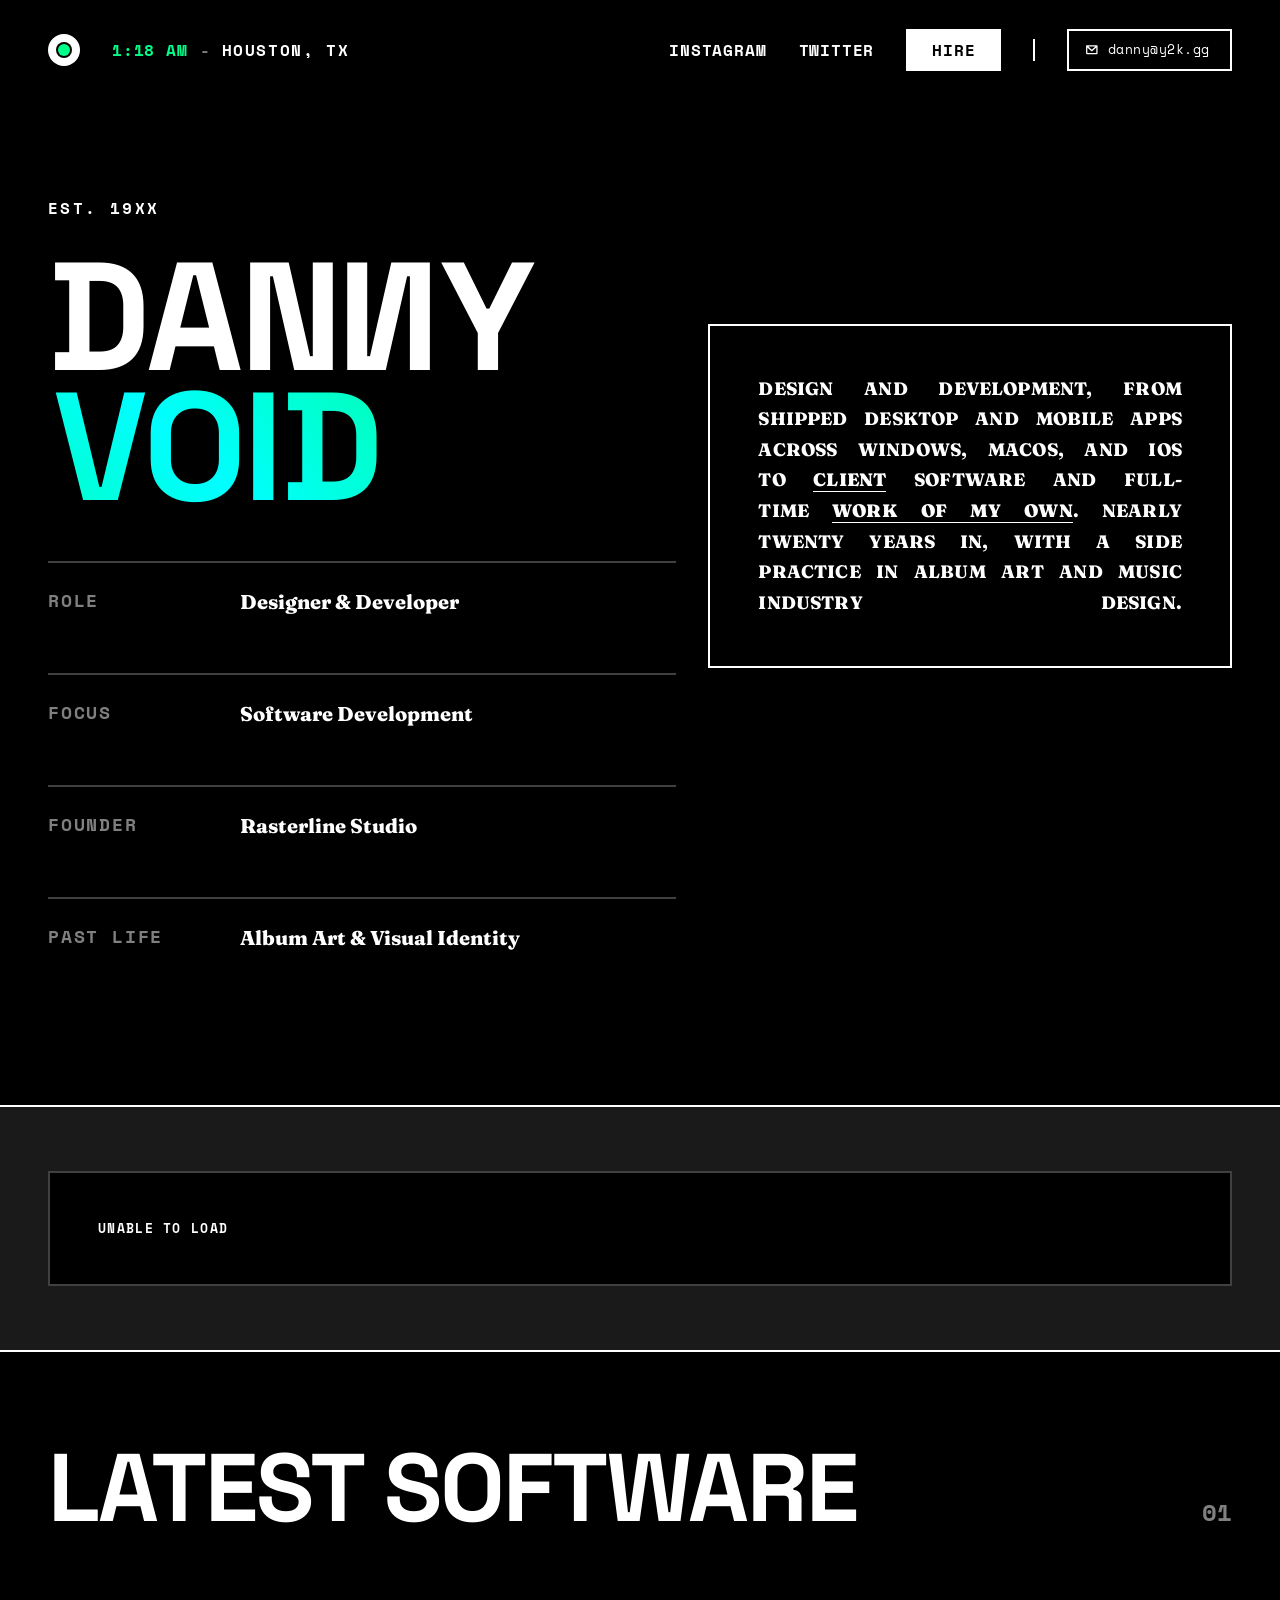
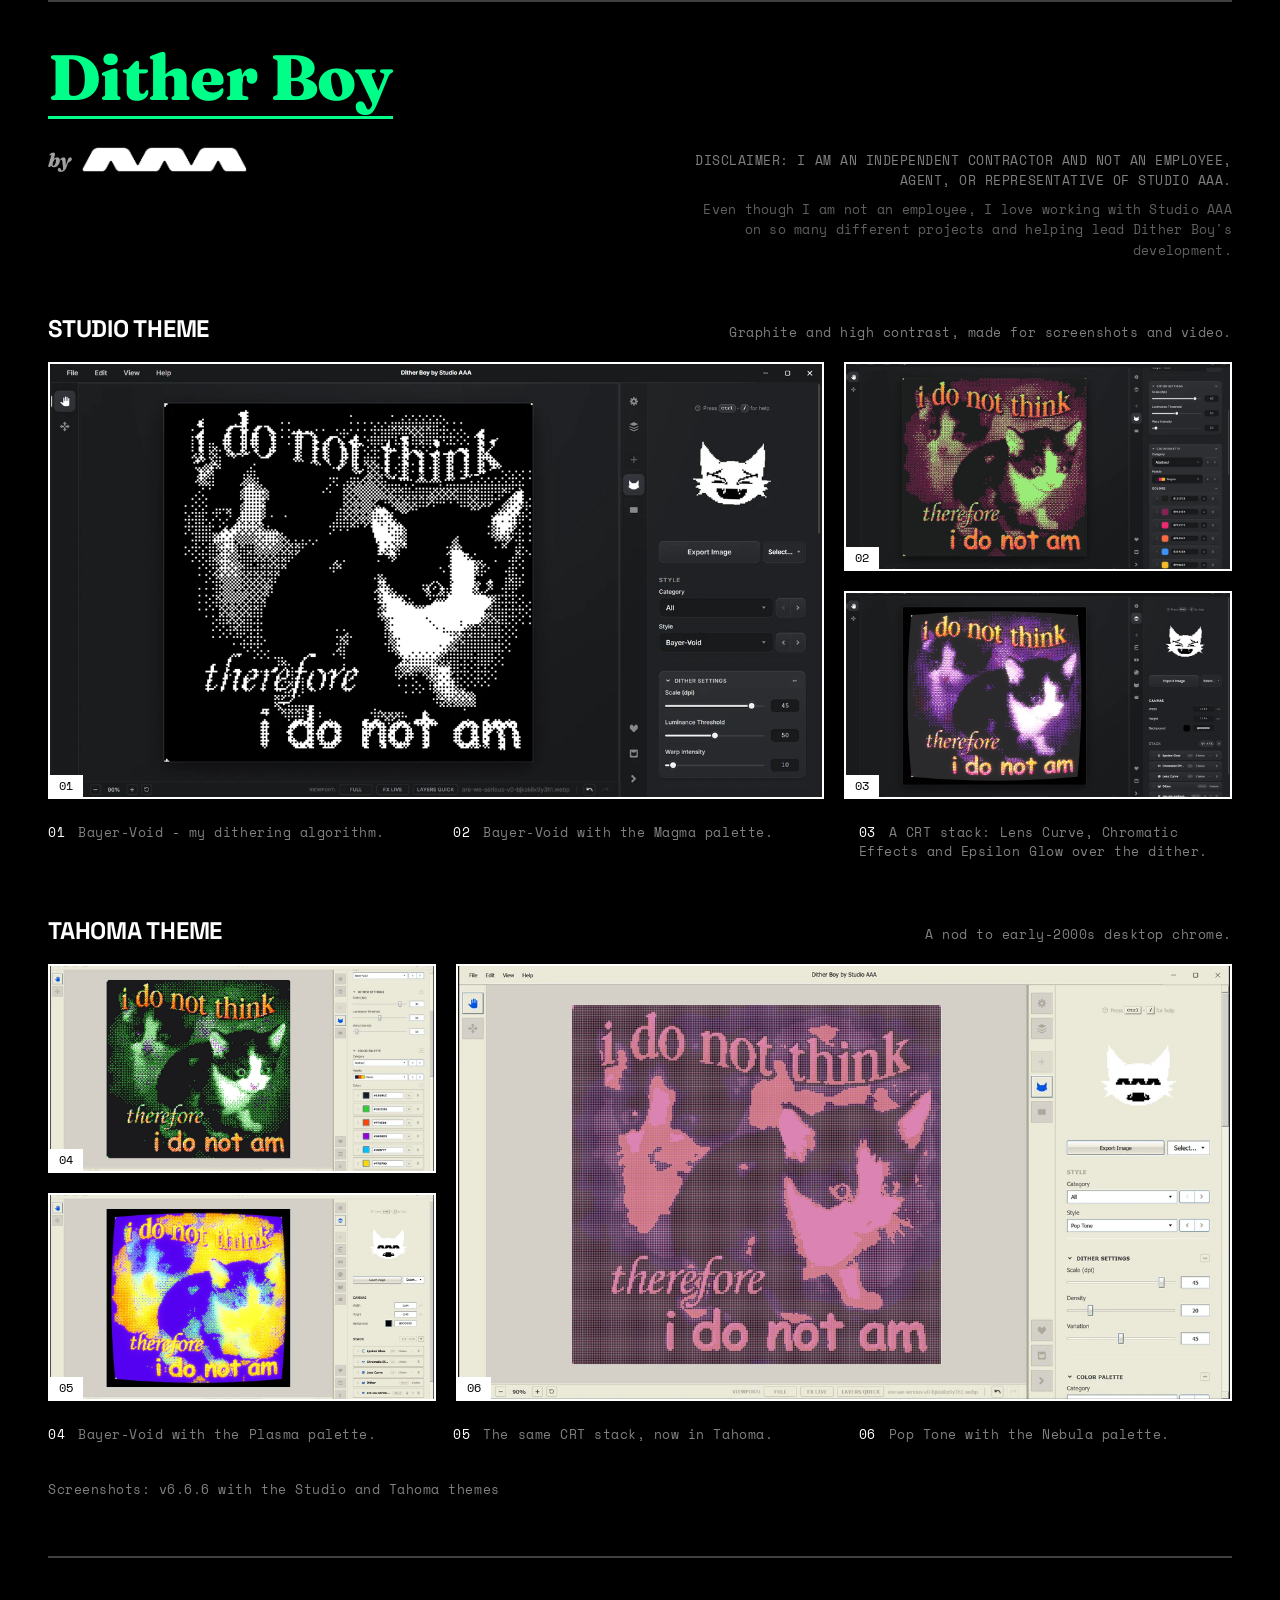
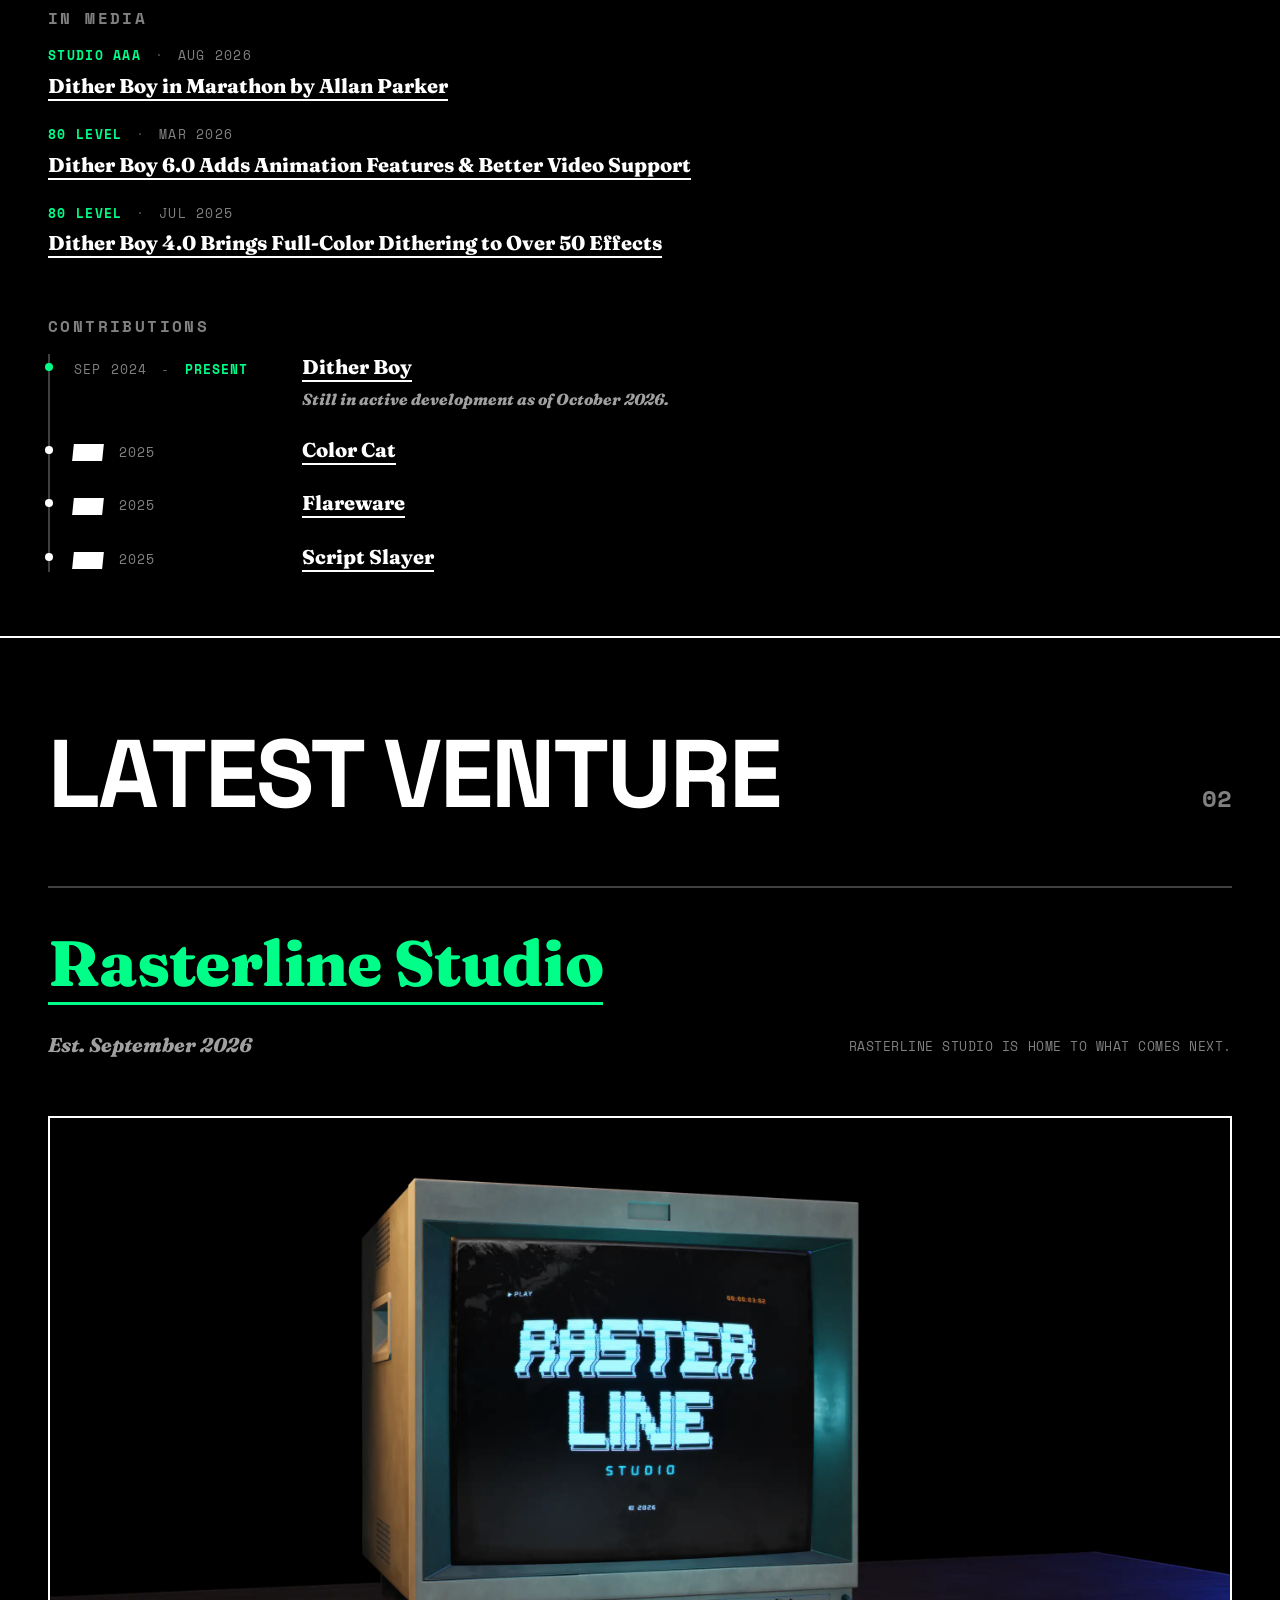
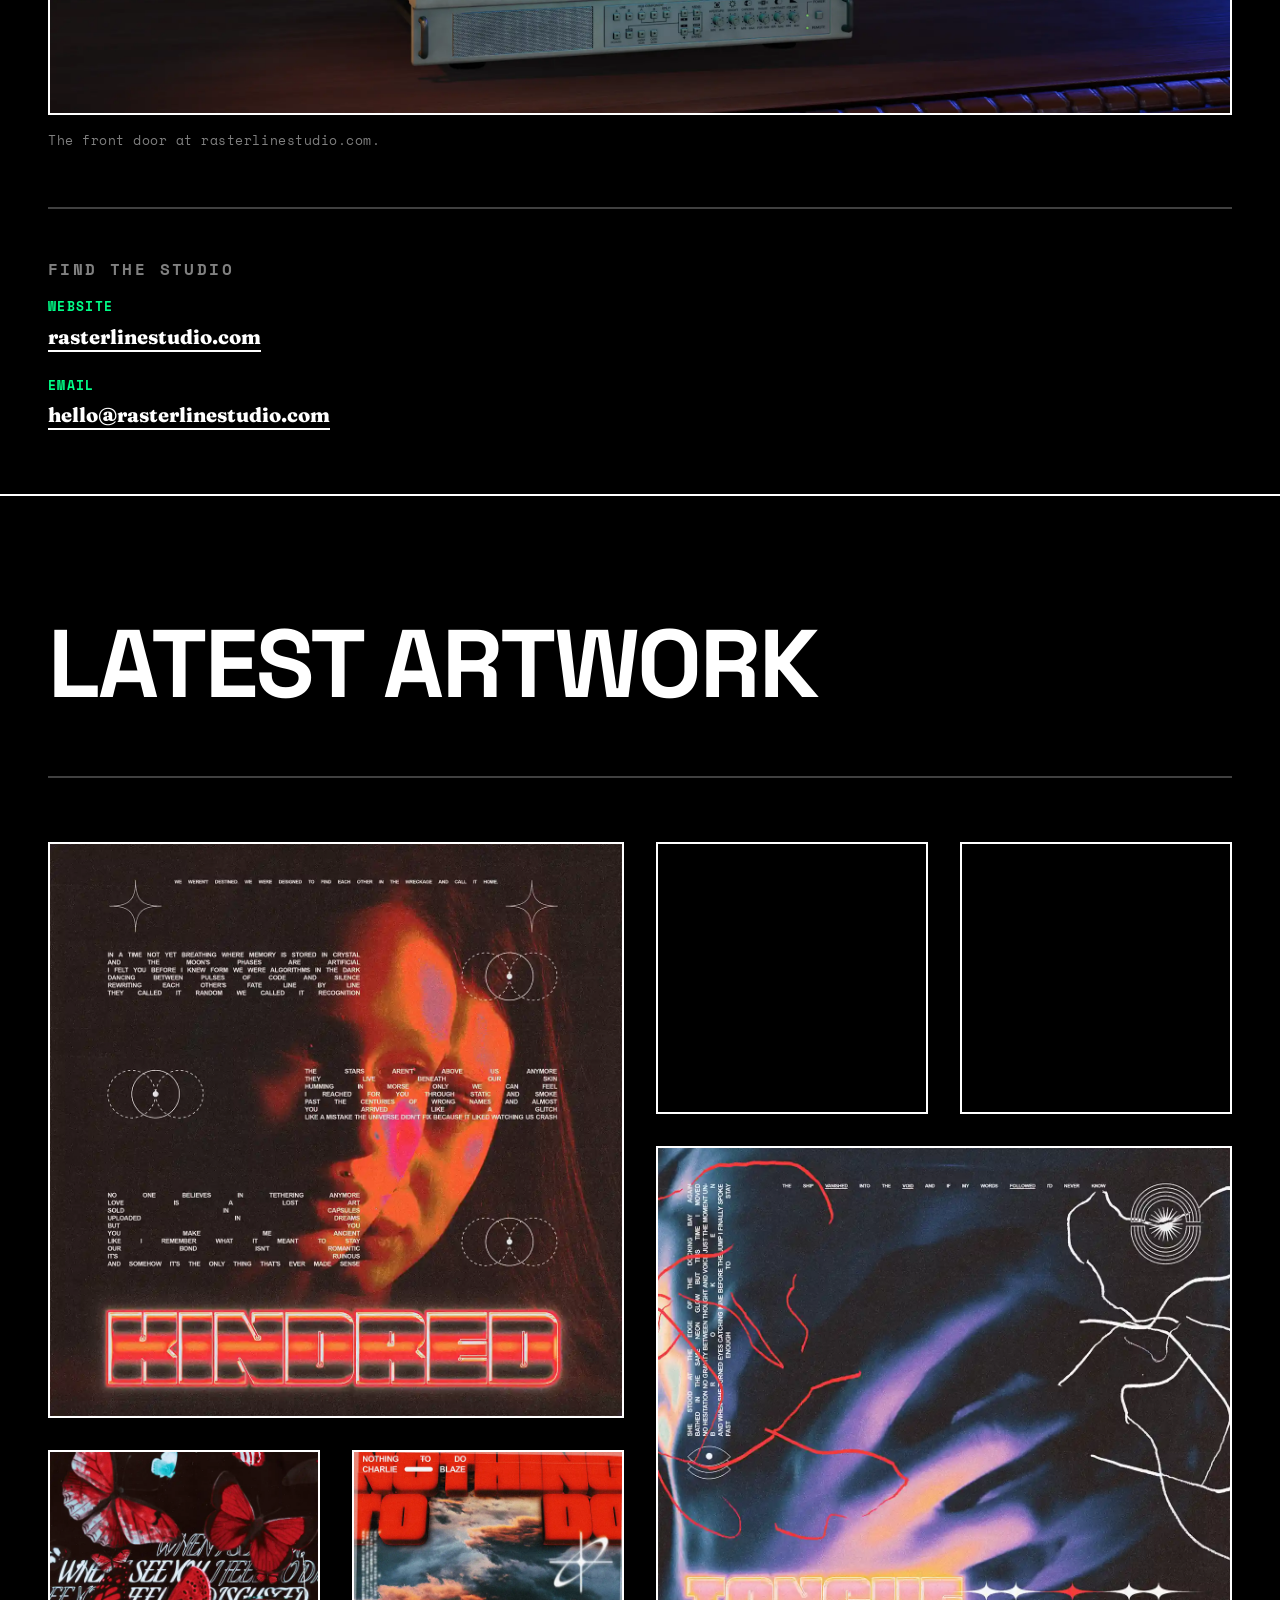
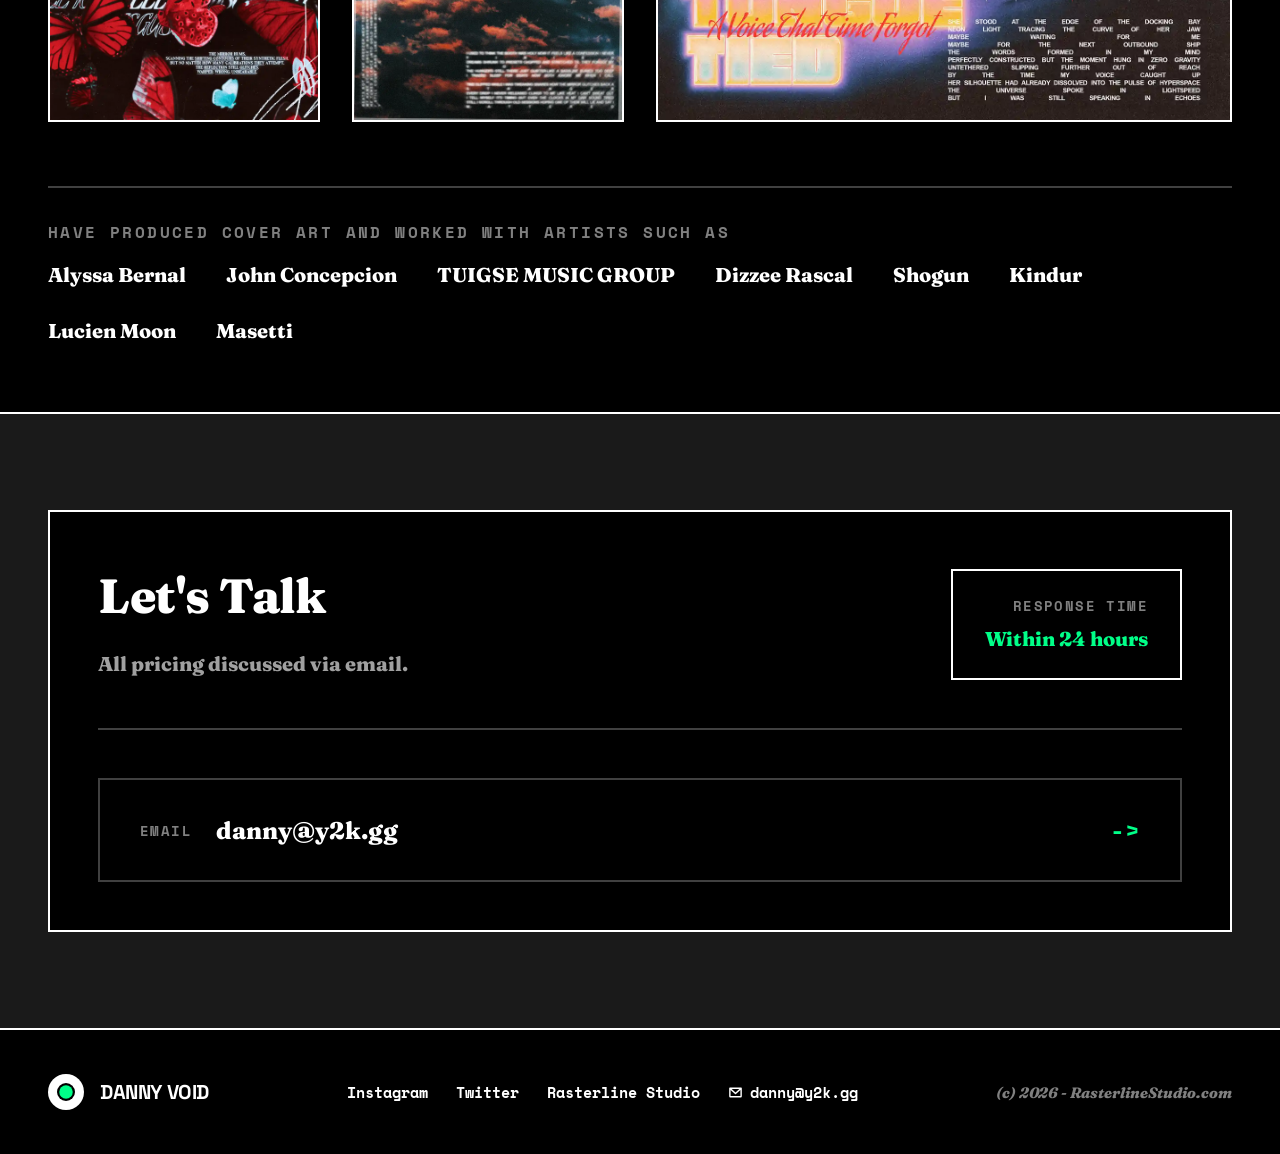
==== commit 0c5162d6: "Sync sanitized mirror from dannyvoid.com [dd74913]" ====
--- a/index.html
+++ b/index.html
@@ -1 +1 @@
-<!DOCTYPE html><html lang="en"><head><meta charset="utf-8"/><meta http-equiv="X-UA-Compatible" content="IE=edge"/><meta name="viewport" content="width=device-width,initial-scale=1"/><script>setTimeout(function(){var e=document.querySelector(".loading-screen");e&&!e.classList.contains("loaded")&&(e.classList.add("loaded"),document.documentElement.style.scrollBehavior="smooth",setTimeout(function(){e.style.display="none"},500))},1e3)</script><title>Danny Void - Designer & Developer</title><meta name="description" content="Designer and developer with more than fifteen years of experience. Software, album art, and music industry design."><meta property="og:title" content="Danny Void - Designer & Developer"/><meta property="og:description" content="Designer and developer with more than fifteen years of experience. Software, album art, and music industry design."/><meta property="og:image" content="https://dannyvoid.com/images/5fa866a9e1f169ac75fad449_Untitled-2-p-800.webp"/><meta property="og:type" content="website"/><meta property="og:url" content="https://dannyvoid.com/"/><meta name="twitter:card" content="summary_large_image"/><meta property="twitter:title" content="Danny Void - Designer & Developer"/><meta property="twitter:description" content="Designer and developer with more than fifteen years of experience. Software, album art, and music industry design."/><meta property="twitter:image" content="https://dannyvoid.com/images/5fa866a9e1f169ac75fad449_Untitled-2-p-800.webp"/><link rel="canonical" href="https://dannyvoid.com/"><link rel="preload" href="assets/css/fonts.css?v=4" as="style"><link rel="preload" href="assets/css/magazine-style.css?v=204" as="style"><link rel="preload" href="assets/fonts/inter/inter-v20-latin-regular.woff2" as="font" type="font/woff2" crossorigin><link rel="preload" href="assets/fonts/space-grotesk/space-grotesk-v22-latin-700.woff2" as="font" type="font/woff2" crossorigin><link rel="preload" href="https://ajax.googleapis.com/ajax/libs/jquery/3.6.0/jquery.min.js" as="script"><link rel="stylesheet" href="assets/css/fonts.css?v=4" type="text/css"/><link rel="stylesheet" href="assets/css/magazine-style.css?v=204" type="text/css"/><link rel="shortcut icon" href="assets/branding/favicon.webp" type="image/x-icon"/><link rel="apple-touch-icon" href="assets/branding/favicon_webclip.webp"/></head><body><div class="loading-screen"><canvas class="loading-dither" aria-hidden="true"></canvas><div class="loading-content"><div class="loading-backdrop" aria-hidden="true"></div><canvas class="loading-panel-dither" aria-hidden="true"></canvas><div class="loading-inner"><div class="loading-logo"><svg width="60" height="60" viewBox="0 0 32 32" fill="none"><circle cx="16" cy="16" r="16" fill="white"/><circle cx="16" cy="16" r="8" fill="black"/><circle cx="16" cy="16" r="6" fill="#00ff88"/></svg></div><div class="loading-bar"><div class="loading-progress"></div></div></div></div></div><header class="masthead"><div class="masthead-inner"><div class="logo-section"><div class="logo-mark"><svg width="32" height="32" viewBox="0 0 32 32" fill="none"><circle cx="16" cy="16" r="16" fill="currentColor"/><circle cx="16" cy="16" r="8" fill="black"/><circle cx="16" cy="16" r="6" fill="#00ff88"/></svg></div><div class="local-time"><span class="time-display" id="houston-time">--:--</span> <span class="time-separator">-</span> <span class="time-label">Houston, TX</span></div></div><nav class="main-nav"><a href="https://instagram.com/danny.void" target="_blank" rel="noopener" data-sound-hover>Instagram</a> <a href="https://twitter.com/dannyvoid" target="_blank" rel="noopener" data-sound-hover>Twitter</a> <a href="#hire" class="hire-link" data-sound-hover data-cursor="SCROLL">Hire</a> <span class="nav-divider" aria-hidden="true"></span> <button type="button" class="nav-email" data-copy-email="danny@y2k.gg" data-sound-hover data-cursor="COPY" aria-label="Copy email address danny@y2k.gg" title="Click to copy"><svg class="nav-email-icon" xmlns="http://www.w3.org/2000/svg" viewBox="0 0 256 256" fill="currentColor" aria-hidden="true" focusable="false"><path d="M224,44H32A12,12,0,0,0,20,56V192a20,20,0,0,0,20,20H216a20,20,0,0,0,20-20V56A12,12,0,0,0,224,44ZM193.15,68,128,127.72,62.85,68ZM44,188V83.28l75.89,69.57a12,12,0,0,0,16.22,0L212,83.28V188Z"/></svg> <span>danny@y2k.gg</span></button></nav></div></header><section class="hero-section"><div class="hero-grid"><div class="hero-content"><div class="eyebrow">Est. 19XX</div><h1 class="hero-title"><span class="title-line" aria-label="Danny"><span class="title-char" aria-hidden="true">D</span><span class="title-char" aria-hidden="true">a</span><span class="title-char" aria-hidden="true">n</span><span class="title-char title-char--flip" aria-hidden="true">n</span><span class="title-char" aria-hidden="true">y</span> </span><span class="title-line accent" data-text="Void">Void</span></h1><div class="hero-meta"><div class="meta-item"><span class="meta-label">Role</span> <span class="meta-value">Designer & Developer</span></div><div class="meta-item"><span class="meta-label">Focus</span> <span class="meta-value">Software Development</span></div><div class="meta-item"><span class="meta-label">Founder</span> <span class="meta-value"><a href="https://rasterlinestudio.com" target="_blank" rel="noopener" data-sound-hover>Rasterline Studio</a></span></div><div class="meta-item"><span class="meta-label">Past Life</span> <span class="meta-value">Album Art & Visual Identity</span></div></div></div><div class="hero-statement"><div class="statement-border"><p class="statement-text">Design and development, from shipped desktop and mobile apps across Windows, macOS, and iOS to <a href="https://ditherboy.com" target="_blank" rel="noopener" data-sound-hover data-cursor="VIEW">client</a> software and full-time <a href="https://www.instagram.com/danny.void/" target="_blank" rel="noopener" data-sound-hover data-cursor="VIEW">work of my own</a>. Nearly twenty years in, with a side practice in album art and music industry design.</p></div></div></div></section><section class="widget-section"><div class="widget-container"><div id="now-playing" class="now-playing-widget" aria-busy="true" aria-label="Loading now playing"><div class="now-playing-card now-playing-skeleton" aria-hidden="true"><div class="now-playing-card-bg"><div class="now-playing-card-bg-wash now-playing-skeleton-wash"></div></div><div class="now-playing-artwork now-playing-skeleton-art"></div><div class="now-playing-content"><div class="now-playing-main"><div class="now-playing-status"><span class="now-playing-skeleton-line now-playing-skeleton-status"></span></div><div class="now-playing-track"><div class="now-playing-skeleton-line now-playing-skeleton-title"></div><div class="now-playing-skeleton-line now-playing-skeleton-meta"></div></div></div></div></div></div></div></section><section class="focus-section"><canvas class="focus-dither-wash" aria-hidden="true"></canvas><div class="focus-container"><div class="section-header"><h2 class="section-title">Latest Software</h2><span class="section-number">01</span></div><div class="section-divider"></div><div class="focus-content"><h2 class="focus-title"><a href="https://ditherboy.com" target="_blank" rel="noopener" data-sound-hover>Dither Boy</a></h2><div class="focus-meta"><span class="focus-meta-by">by <a href="https://studioaaa.com" target="_blank" rel="noopener" class="focus-meta-logo" data-sound-hover><img src="assets/studio-aaa/branding.webp" alt="StudioAAA" width="340" height="50" loading="lazy" decoding="async"/></a></span><p class="focus-product-disclaimer"><span class="focus-product-disclaimer-legal">Disclaimer: I am an independent contractor and not an employee, agent, or representative of Studio AAA.</span> <span class="focus-product-disclaimer-note">Even though I am not an employee, I love working with Studio AAA on so many different projects and helping lead Dither Boy's development.</span></p></div><div class="focus-product-grid"><a href="#" class="portfolio-item focus-product-item fade-in" data-lightbox="gallery" data-sound-hover><div class="portfolio-item-media"><img src="assets/dither-boy/db_canvas.webp" alt="Dither Boy - Canvas" width="1385" height="890" loading="lazy" crossorigin="anonymous" decoding="async"/><canvas class="portfolio-dither-canvas" aria-hidden="true"></canvas></div></a><a href="#" class="portfolio-item focus-product-item fade-in" data-lightbox="gallery" data-sound-hover><div class="portfolio-item-media"><img src="assets/dither-boy/db_bayer-void.webp" alt="Dither Boy - Bayer Void" width="1385" height="890" loading="lazy" crossorigin="anonymous" decoding="async"/><canvas class="portfolio-dither-canvas" aria-hidden="true"></canvas></div></a><a href="#" class="portfolio-item focus-product-item fade-in" data-lightbox="gallery" data-sound-hover><div class="portfolio-item-media"><img src="assets/dither-boy/db_bayer-void-color.webp" alt="Dither Boy - Bayer Void Color" width="1383" height="890" loading="lazy" crossorigin="anonymous" decoding="async"/><canvas class="portfolio-dither-canvas" aria-hidden="true"></canvas></div></a></div><div class="focus-product-captions"><p class="focus-product-caption">The Dither Boy canvas workspace.</p><p class="focus-product-caption">Bayer-Void - my dithering algorithm.</p><p class="focus-product-caption">Bayer-Void with a custom color palette.</p></div><p class="focus-product-version">Screenshots: v6.1 with Chicago theme</p><div class="section-divider"></div><div class="media-section"><div class="media-label">In Media</div><div class="media-list"><a href="https://studioaaa.com/dither-boy-in-marathon-by-allan-parker/" target="_blank" rel="noopener" class="media-item" data-sound-hover data-cursor="READ"><span class="media-meta"><span class="media-outlet">Studio AAA</span> <span class="media-date">Aug 2026</span> </span><span class="media-title">Dither Boy in Marathon by Allan Parker</span> </a><a href="https://80.lv/articles/dither-boy-6-0-adds-animation-features-better-video-support" target="_blank" rel="noopener" class="media-item" data-sound-hover data-cursor="READ"><span class="media-meta"><span class="media-outlet">80 Level</span> <span class="media-date">Mar 2026</span> </span><span class="media-title">Dither Boy 6.0 Adds Animation Features &amp; Better Video Support</span> </a><a href="https://80.lv/articles/dither-boy-4-0-brings-full-color-dithering-to-over-50-effects" target="_blank" rel="noopener" class="media-item" data-sound-hover data-cursor="READ"><span class="media-meta"><span class="media-outlet">80 Level</span> <span class="media-date">Jul 2025</span> </span><span class="media-title">Dither Boy 4.0 Brings Full-Color Dithering to Over 50 Effects</span></a></div></div><div class="project-timeline"><div class="timeline-label">Contributions</div><ol class="timeline-list"><li class="timeline-item is-ongoing"><div class="timeline-when"><time datetime="2024-09">Sep 2024</time> <span class="timeline-when-sep" aria-hidden="true">-</span> <span class="timeline-when-end">Present</span></div><div class="timeline-body"><a href="https://ditherboy.com" target="_blank" rel="noopener" class="timeline-title" data-sound-hover data-cursor="VIEW">Dither Boy</a><p class="timeline-note">Still in active development as of October 2026.</p></div></li><li class="timeline-item"><div class="timeline-when"><time datetime="2025-03" aria-label="2025, month redacted"><span class="timeline-censor" aria-hidden="true">Mar</span> <span class="timeline-year">2025</span></time></div><div class="timeline-body"><a href="https://studioaaa.com/introducing-color-cat/" target="_blank" rel="noopener" class="timeline-title" data-sound-hover data-cursor="VIEW">Color Cat</a></div></li><li class="timeline-item"><div class="timeline-when"><time datetime="2025-07" aria-label="2025, month redacted"><span class="timeline-censor" aria-hidden="true">Jul</span> <span class="timeline-year">2025</span></time></div><div class="timeline-body"><a href="https://studioaaa.com/product/flareware/" target="_blank" rel="noopener" class="timeline-title" data-sound-hover data-cursor="VIEW">Flareware</a></div></li><li class="timeline-item"><div class="timeline-when"><time datetime="2025-11" aria-label="2025, month redacted"><span class="timeline-censor" aria-hidden="true">Nov</span> <span class="timeline-year">2025</span></time></div><div class="timeline-body"><a href="https://studioaaa.com/script-slayer/" target="_blank" rel="noopener" class="timeline-title" data-sound-hover data-cursor="VIEW">Script Slayer</a></div></li></ol></div></div></div></section><section class="focus-section venture-section"><div class="focus-container"><div class="section-header"><h2 class="section-title">Latest Venture</h2><span class="section-number">02</span></div><div class="section-divider"></div><div class="focus-content"><h2 class="focus-title"><a href="https://rasterlinestudio.com" target="_blank" rel="noopener" data-sound-hover>Rasterline Studio</a></h2><div class="focus-meta"><span class="focus-meta-by">Est. September 2026</span><p class="focus-product-disclaimer"><span class="focus-product-disclaimer-legal">Rasterline Studio is home to what comes next.</span></p></div><div class="venture-media"><a href="https://rasterlinestudio.com" target="_blank" rel="noopener" class="portfolio-item venture-item fade-in" data-sound-hover data-cursor="VISIT" aria-label="Visit Rasterline Studio"><div class="portfolio-item-media"><video poster="assets/rasterline-studio/rasterline-home-poster.webp?v=2" width="2800" height="1416" muted loop playsinline preload="metadata" crossorigin="anonymous" aria-hidden="true"><source src="assets/rasterline-studio/rasterline-home.mp4?v=2" type="video/mp4"/></video><canvas class="portfolio-dither-canvas" aria-hidden="true"></canvas></div></a></div><p class="focus-product-caption">The front door at rasterlinestudio.com.</p><div class="section-divider"></div><div class="media-section"><div class="media-label">Find the Studio</div><div class="media-list"><a href="https://rasterlinestudio.com" target="_blank" rel="noopener" class="media-item" data-sound-hover data-cursor="VISIT"><span class="media-meta"><span class="media-outlet">Website</span> </span><span class="media-title">rasterlinestudio.com</span> </a><a href="mailto:hello@rasterlinestudio.com" class="media-item" data-sound-hover data-cursor="EMAIL"><span class="media-meta"><span class="media-outlet">Email</span> </span><span class="media-title">hello@rasterlinestudio.com</span></a></div></div></div></div></section><section class="portfolio-section"><div class="section-header"><h2 class="section-title">Latest Artwork</h2><span class="section-number">03</span></div><div class="section-divider"></div><div class="portfolio-grid" id="portfolio-grid"></div><div class="section-divider"></div><div class="contributions-section"><div class="contributions-label">Have produced cover art and worked with artists such as</div><div class="contributions-list"><span class="contribution-item">Alyssa Bernal</span> <span class="contribution-item">John Concepcion</span> <span class="contribution-item">TUIGSE MUSIC GROUP</span> <span class="contribution-item">Dizzee Rascal</span> <span class="contribution-item">Shogun</span> <span class="contribution-item">Kindur</span> <span class="contribution-item">Lucien Moon</span> <span class="contribution-item">Masetti</span></div></div></section><section id="hire" class="hire-section"><div class="hire-grid"><div class="hire-card contact-card"><div class="contact-header"><div class="contact-intro"><h3 class="card-title">Let's Talk</h3><p class="contact-lead">All pricing discussed via email.</p></div><div class="contact-badge"><span class="badge-label">Response Time</span> <span class="badge-value">Within 24 hours</span></div></div><div class="contact-tiles"><a href="mailto:danny@y2k.gg" class="contact-tile" data-sound-hover data-cursor="EMAIL"><span class="tile-label">Email</span> <span class="tile-value">danny@y2k.gg</span> <span class="tile-action">-&gt;</span></a></div></div></div></section><footer class="site-footer"><div class="footer-inner"><div class="footer-brand"><div class="footer-logo" aria-hidden="true"><svg width="40" height="40" viewBox="0 0 32 32" fill="none"><circle cx="16" cy="16" r="16" fill="white"/><circle cx="16" cy="16" r="8" fill="black"/><circle cx="16" cy="16" r="6" fill="#00ff88"/></svg></div><span class="footer-name">Danny Void</span></div><nav class="footer-links" aria-label="Footer"><a href="https://instagram.com/danny.void" target="_blank" rel="noopener" data-sound-hover>Instagram</a> <a href="https://twitter.com/dannyvoid" target="_blank" rel="noopener" data-sound-hover>Twitter</a> <a href="https://rasterlinestudio.com" target="_blank" rel="noopener" data-sound-hover data-cursor="VIEW">Rasterline Studio</a> <button type="button" class="nav-email footer-email" data-copy-email="danny@y2k.gg" data-sound-hover data-cursor="COPY" aria-label="Copy email address danny@y2k.gg" title="Click to copy"><svg class="nav-email-icon" xmlns="http://www.w3.org/2000/svg" viewBox="0 0 256 256" fill="currentColor" aria-hidden="true" focusable="false"><path d="M224,44H32A12,12,0,0,0,20,56V192a20,20,0,0,0,20,20H216a20,20,0,0,0,20-20V56A12,12,0,0,0,224,44ZM193.15,68,128,127.72,62.85,68ZM44,188V83.28l75.89,69.57a12,12,0,0,0,16.22,0L212,83.28V188Z"/></svg> <span>danny@y2k.gg</span></button></nav><p class="footer-copyright">(c) 2026 - <a href="https://rasterlinestudio.com" target="_blank" rel="noopener" data-sound-hover>RasterlineStudio.com</a></p></div></footer><script data-cfasync="false" src="https://ajax.googleapis.com/ajax/libs/jquery/3.6.0/jquery.min.js" defer="defer"></script><script type="module" data-cfasync="false" src="assets/js/now-playing/main.js?v=20"></script><script data-cfasync="false" src="assets/js/magazine-interactions.js?v=122" defer="defer"></script><script data-goatcounter="https://galadriel.dannyvoid.com/count" async src="https://galadriel.dannyvoid.com/count.js"></script></body></html>+<!DOCTYPE html><html lang="en"><head><meta charset="utf-8"/><meta http-equiv="X-UA-Compatible" content="IE=edge"/><meta name="viewport" content="width=device-width,initial-scale=1"/><script>setTimeout(function(){var e=document.querySelector(".loading-screen");e&&!e.classList.contains("loaded")&&(e.classList.add("loaded"),document.documentElement.style.scrollBehavior="smooth",setTimeout(function(){e.style.display="none"},500))},1e3)</script><title>Danny Void - Designer & Developer</title><meta name="description" content="Designer and developer with more than fifteen years of experience. Software, album art, and music industry design."><meta property="og:title" content="Danny Void - Designer & Developer"/><meta property="og:description" content="Designer and developer with more than fifteen years of experience. Software, album art, and music industry design."/><meta property="og:image" content="https://dannyvoid.com/images/5fa866a9e1f169ac75fad449_Untitled-2-p-800.webp"/><meta property="og:type" content="website"/><meta property="og:url" content="https://dannyvoid.com/"/><meta name="twitter:card" content="summary_large_image"/><meta property="twitter:title" content="Danny Void - Designer & Developer"/><meta property="twitter:description" content="Designer and developer with more than fifteen years of experience. Software, album art, and music industry design."/><meta property="twitter:image" content="https://dannyvoid.com/images/5fa866a9e1f169ac75fad449_Untitled-2-p-800.webp"/><link rel="canonical" href="https://dannyvoid.com/"><link rel="preload" href="assets/css/fonts.css?v=4" as="style"><link rel="preload" href="assets/css/magazine-style.css?v=205" as="style"><link rel="preload" href="assets/fonts/inter/inter-v20-latin-regular.woff2" as="font" type="font/woff2" crossorigin><link rel="preload" href="assets/fonts/space-grotesk/space-grotesk-v22-latin-700.woff2" as="font" type="font/woff2" crossorigin><link rel="preload" href="https://ajax.googleapis.com/ajax/libs/jquery/3.6.0/jquery.min.js" as="script"><link rel="stylesheet" href="assets/css/fonts.css?v=4" type="text/css"/><link rel="stylesheet" href="assets/css/magazine-style.css?v=205" type="text/css"/><link rel="shortcut icon" href="assets/branding/favicon.webp" type="image/x-icon"/><link rel="apple-touch-icon" href="assets/branding/favicon_webclip.webp"/></head><body><div class="loading-screen"><canvas class="loading-dither" aria-hidden="true"></canvas><div class="loading-content"><div class="loading-backdrop" aria-hidden="true"></div><canvas class="loading-panel-dither" aria-hidden="true"></canvas><div class="loading-inner"><div class="loading-logo"><svg width="60" height="60" viewBox="0 0 32 32" fill="none"><circle cx="16" cy="16" r="16" fill="white"/><circle cx="16" cy="16" r="8" fill="black"/><circle cx="16" cy="16" r="6" fill="#00ff88"/></svg></div><div class="loading-bar"><div class="loading-progress"></div></div></div></div></div><header class="masthead"><div class="masthead-inner"><div class="logo-section"><div class="logo-mark"><svg width="32" height="32" viewBox="0 0 32 32" fill="none"><circle cx="16" cy="16" r="16" fill="currentColor"/><circle cx="16" cy="16" r="8" fill="black"/><circle cx="16" cy="16" r="6" fill="#00ff88"/></svg></div><div class="local-time"><span class="time-display" id="houston-time">--:--</span> <span class="time-separator">-</span> <span class="time-label">Houston, TX</span></div></div><nav class="main-nav"><a href="https://instagram.com/danny.void" target="_blank" rel="noopener" data-sound-hover>Instagram</a> <a href="https://twitter.com/dannyvoid" target="_blank" rel="noopener" data-sound-hover>Twitter</a> <a href="#hire" class="hire-link" data-sound-hover data-cursor="SCROLL">Hire</a> <span class="nav-divider" aria-hidden="true"></span> <button type="button" class="nav-email" data-copy-email="danny@y2k.gg" data-sound-hover data-cursor="COPY" aria-label="Copy email address danny@y2k.gg" title="Click to copy"><svg class="nav-email-icon" xmlns="http://www.w3.org/2000/svg" viewBox="0 0 256 256" fill="currentColor" aria-hidden="true" focusable="false"><path d="M224,44H32A12,12,0,0,0,20,56V192a20,20,0,0,0,20,20H216a20,20,0,0,0,20-20V56A12,12,0,0,0,224,44ZM193.15,68,128,127.72,62.85,68ZM44,188V83.28l75.89,69.57a12,12,0,0,0,16.22,0L212,83.28V188Z"/></svg> <span>danny@y2k.gg</span></button></nav></div></header><section class="hero-section"><div class="hero-grid"><div class="hero-content"><div class="eyebrow">Est. 19XX</div><h1 class="hero-title"><span class="title-line" aria-label="Danny"><span class="title-char" aria-hidden="true">D</span><span class="title-char" aria-hidden="true">a</span><span class="title-char" aria-hidden="true">n</span><span class="title-char title-char--flip" aria-hidden="true">n</span><span class="title-char" aria-hidden="true">y</span> </span><span class="title-line accent" data-text="Void">Void</span></h1><div class="hero-meta"><div class="meta-item"><span class="meta-label">Role</span> <span class="meta-value">Designer & Developer</span></div><div class="meta-item"><span class="meta-label">Focus</span> <span class="meta-value">Software Development</span></div><div class="meta-item"><span class="meta-label">Founder</span> <span class="meta-value"><a href="https://rasterlinestudio.com" target="_blank" rel="noopener" data-sound-hover>Rasterline Studio</a></span></div><div class="meta-item"><span class="meta-label">Past Life</span> <span class="meta-value">Album Art & Visual Identity</span></div></div></div><div class="hero-statement"><div class="statement-border"><p class="statement-text">Design and development, from shipped desktop and mobile apps across Windows, macOS, and iOS to <a href="https://ditherboy.com" target="_blank" rel="noopener" data-sound-hover data-cursor="VIEW">client</a> software and full-time <a href="https://www.instagram.com/danny.void/" target="_blank" rel="noopener" data-sound-hover data-cursor="VIEW">work of my own</a>. Nearly twenty years in, with a side practice in album art and music industry design.</p></div></div></div></section><section class="widget-section"><div class="widget-container"><div id="now-playing" class="now-playing-widget" aria-busy="true" aria-label="Loading now playing"><div class="now-playing-card now-playing-skeleton" aria-hidden="true"><div class="now-playing-card-bg"><div class="now-playing-card-bg-wash now-playing-skeleton-wash"></div></div><div class="now-playing-artwork now-playing-skeleton-art"></div><div class="now-playing-content"><div class="now-playing-main"><div class="now-playing-status"><span class="now-playing-skeleton-line now-playing-skeleton-status"></span></div><div class="now-playing-track"><div class="now-playing-skeleton-line now-playing-skeleton-title"></div><div class="now-playing-skeleton-line now-playing-skeleton-meta"></div></div></div></div></div></div></div></section><section class="focus-section"><canvas class="focus-dither-wash" aria-hidden="true"></canvas><div class="focus-container"><div class="section-header"><h2 class="section-title">Latest Software</h2><span class="section-number">01</span></div><div class="section-divider"></div><div class="focus-content"><h2 class="focus-title"><a href="https://ditherboy.com" target="_blank" rel="noopener" data-sound-hover>Dither Boy</a></h2><div class="focus-meta"><span class="focus-meta-by">by <a href="https://studioaaa.com" target="_blank" rel="noopener" class="focus-meta-logo" data-sound-hover><img src="assets/studio-aaa/branding.webp" alt="StudioAAA" width="340" height="50" loading="lazy" decoding="async"/></a></span><p class="focus-product-disclaimer"><span class="focus-product-disclaimer-legal">Disclaimer: I am an independent contractor and not an employee, agent, or representative of Studio AAA.</span> <span class="focus-product-disclaimer-note">Even though I am not an employee, I love working with Studio AAA on so many different projects and helping lead Dither Boy's development.</span></p></div><div class="focus-product-grid focus-showcase"><div class="focus-showcase-group"><div class="focus-showcase-head"><h3 class="focus-showcase-label">Studio Theme</h3><p class="focus-showcase-note">Graphite and high contrast, made for screenshots and video.</p></div><div class="focus-showcase-tiles"><a href="assets/dither-boy/db66_studio-bayer-void.webp" class="portfolio-item focus-product-item focus-product-item--lead fade-in" data-lightbox="gallery" data-full="assets/dither-boy/db66_studio-bayer-void.webp" data-sound-hover><div class="portfolio-item-media"><img src="assets/dither-boy/db66_studio-bayer-void-1200.webp" srcset="assets/dither-boy/db66_studio-bayer-void-1200.webp 1200w, assets/dither-boy/db66_studio-bayer-void.webp 2400w" sizes="(max-width: 768px) 100vw, 66vw" alt="Dither Boy in the Studio theme - Bayer-Void dither in black and white" width="2400" height="1350" loading="lazy" crossorigin="anonymous" decoding="async"/><canvas class="portfolio-dither-canvas" aria-hidden="true"></canvas></div><span class="focus-product-index" aria-hidden="true">01</span> </a><a href="assets/dither-boy/db66_studio-bayer-void-color.webp" class="portfolio-item focus-product-item fade-in" data-lightbox="gallery" data-full="assets/dither-boy/db66_studio-bayer-void-color.webp" data-sound-hover><div class="portfolio-item-media"><img src="assets/dither-boy/db66_studio-bayer-void-color-1200.webp" srcset="assets/dither-boy/db66_studio-bayer-void-color-1200.webp 1200w, assets/dither-boy/db66_studio-bayer-void-color.webp 2400w" sizes="(max-width: 768px) 100vw, 33vw" alt="Dither Boy in the Studio theme - Bayer-Void with the Magma palette" width="2400" height="1350" loading="lazy" crossorigin="anonymous" decoding="async"/><canvas class="portfolio-dither-canvas" aria-hidden="true"></canvas></div><span class="focus-product-index" aria-hidden="true">02</span> </a><a href="assets/dither-boy/db66_studio-pipeline.webp" class="portfolio-item focus-product-item fade-in" data-lightbox="gallery" data-full="assets/dither-boy/db66_studio-pipeline.webp" data-sound-hover><div class="portfolio-item-media"><img src="assets/dither-boy/db66_studio-pipeline-1200.webp" srcset="assets/dither-boy/db66_studio-pipeline-1200.webp 1200w, assets/dither-boy/db66_studio-pipeline.webp 2400w" sizes="(max-width: 768px) 100vw, 33vw" alt="Dither Boy in the Studio theme - a CRT effect stack in the Pipeline panel" width="2400" height="1350" loading="lazy" crossorigin="anonymous" decoding="async"/><canvas class="portfolio-dither-canvas" aria-hidden="true"></canvas></div><span class="focus-product-index" aria-hidden="true">03</span></a></div><ol class="focus-showcase-captions"><li class="focus-product-caption"><span class="focus-showcase-index">01</span> Bayer-Void - my dithering algorithm.</li><li class="focus-product-caption"><span class="focus-showcase-index">02</span> Bayer-Void with the Magma palette.</li><li class="focus-product-caption"><span class="focus-showcase-index">03</span> A CRT stack: Lens Curve, Chromatic Effects and Epsilon Glow over the dither.</li></ol></div><div class="focus-showcase-group focus-showcase-group--flip"><div class="focus-showcase-head"><h3 class="focus-showcase-label">Tahoma Theme</h3><p class="focus-showcase-note">A nod to early-2000s desktop chrome.</p></div><div class="focus-showcase-tiles"><a href="assets/dither-boy/db66_tahoma-bayer-void-color.webp" class="portfolio-item focus-product-item fade-in" data-lightbox="gallery" data-full="assets/dither-boy/db66_tahoma-bayer-void-color.webp" data-sound-hover><div class="portfolio-item-media"><img src="assets/dither-boy/db66_tahoma-bayer-void-color-1200.webp" srcset="assets/dither-boy/db66_tahoma-bayer-void-color-1200.webp 1200w, assets/dither-boy/db66_tahoma-bayer-void-color.webp 2400w" sizes="(max-width: 768px) 100vw, 33vw" alt="Dither Boy in the Tahoma theme - Bayer-Void with the Plasma palette" width="2400" height="1350" loading="lazy" crossorigin="anonymous" decoding="async"/><canvas class="portfolio-dither-canvas" aria-hidden="true"></canvas></div><span class="focus-product-index" aria-hidden="true">04</span> </a><a href="assets/dither-boy/db66_tahoma-pipeline.webp" class="portfolio-item focus-product-item fade-in" data-lightbox="gallery" data-full="assets/dither-boy/db66_tahoma-pipeline.webp" data-sound-hover><div class="portfolio-item-media"><img src="assets/dither-boy/db66_tahoma-pipeline-1200.webp" srcset="assets/dither-boy/db66_tahoma-pipeline-1200.webp 1200w, assets/dither-boy/db66_tahoma-pipeline.webp 2400w" sizes="(max-width: 768px) 100vw, 33vw" alt="Dither Boy in the Tahoma theme - the CRT effect stack in the Pipeline panel" width="2400" height="1350" loading="lazy" crossorigin="anonymous" decoding="async"/><canvas class="portfolio-dither-canvas" aria-hidden="true"></canvas></div><span class="focus-product-index" aria-hidden="true">05</span> </a><a href="assets/dither-boy/db66_tahoma-pop-tone.webp" class="portfolio-item focus-product-item focus-product-item--lead fade-in" data-lightbox="gallery" data-full="assets/dither-boy/db66_tahoma-pop-tone.webp" data-sound-hover><div class="portfolio-item-media"><img src="assets/dither-boy/db66_tahoma-pop-tone-1200.webp" srcset="assets/dither-boy/db66_tahoma-pop-tone-1200.webp 1200w, assets/dither-boy/db66_tahoma-pop-tone.webp 2400w" sizes="(max-width: 768px) 100vw, 66vw" alt="Dither Boy in the Tahoma theme - Pop Tone dither with the Nebula palette" width="2400" height="1350" loading="lazy" crossorigin="anonymous" decoding="async"/><canvas class="portfolio-dither-canvas" aria-hidden="true"></canvas></div><span class="focus-product-index" aria-hidden="true">06</span></a></div><ol class="focus-showcase-captions"><li class="focus-product-caption"><span class="focus-showcase-index">04</span> Bayer-Void with the Plasma palette.</li><li class="focus-product-caption"><span class="focus-showcase-index">05</span> The same CRT stack, now in Tahoma.</li><li class="focus-product-caption"><span class="focus-showcase-index">06</span> Pop Tone with the Nebula palette.</li></ol></div></div><p class="focus-product-version">Screenshots: v6.6.6 with the Studio and Tahoma themes</p><div class="section-divider"></div><div class="media-section"><div class="media-label">In Media</div><div class="media-list"><a href="https://studioaaa.com/dither-boy-in-marathon-by-allan-parker/" target="_blank" rel="noopener" class="media-item" data-sound-hover data-cursor="READ"><span class="media-meta"><span class="media-outlet">Studio AAA</span> <span class="media-date">Aug 2026</span> </span><span class="media-title">Dither Boy in Marathon by Allan Parker</span> </a><a href="https://80.lv/articles/dither-boy-6-0-adds-animation-features-better-video-support" target="_blank" rel="noopener" class="media-item" data-sound-hover data-cursor="READ"><span class="media-meta"><span class="media-outlet">80 Level</span> <span class="media-date">Mar 2026</span> </span><span class="media-title">Dither Boy 6.0 Adds Animation Features &amp; Better Video Support</span> </a><a href="https://80.lv/articles/dither-boy-4-0-brings-full-color-dithering-to-over-50-effects" target="_blank" rel="noopener" class="media-item" data-sound-hover data-cursor="READ"><span class="media-meta"><span class="media-outlet">80 Level</span> <span class="media-date">Jul 2025</span> </span><span class="media-title">Dither Boy 4.0 Brings Full-Color Dithering to Over 50 Effects</span></a></div></div><div class="project-timeline"><div class="timeline-label">Contributions</div><ol class="timeline-list"><li class="timeline-item is-ongoing"><div class="timeline-when"><time datetime="2024-09">Sep 2024</time> <span class="timeline-when-sep" aria-hidden="true">-</span> <span class="timeline-when-end">Present</span></div><div class="timeline-body"><a href="https://ditherboy.com" target="_blank" rel="noopener" class="timeline-title" data-sound-hover data-cursor="VIEW">Dither Boy</a><p class="timeline-note">Still in active development as of October 2026.</p></div></li><li class="timeline-item"><div class="timeline-when"><time datetime="2025-03" aria-label="2025, month redacted"><span class="timeline-censor" aria-hidden="true">Mar</span> <span class="timeline-year">2025</span></time></div><div class="timeline-body"><a href="https://studioaaa.com/introducing-color-cat/" target="_blank" rel="noopener" class="timeline-title" data-sound-hover data-cursor="VIEW">Color Cat</a></div></li><li class="timeline-item"><div class="timeline-when"><time datetime="2025-07" aria-label="2025, month redacted"><span class="timeline-censor" aria-hidden="true">Jul</span> <span class="timeline-year">2025</span></time></div><div class="timeline-body"><a href="https://studioaaa.com/product/flareware/" target="_blank" rel="noopener" class="timeline-title" data-sound-hover data-cursor="VIEW">Flareware</a></div></li><li class="timeline-item"><div class="timeline-when"><time datetime="2025-11" aria-label="2025, month redacted"><span class="timeline-censor" aria-hidden="true">Nov</span> <span class="timeline-year">2025</span></time></div><div class="timeline-body"><a href="https://studioaaa.com/script-slayer/" target="_blank" rel="noopener" class="timeline-title" data-sound-hover data-cursor="VIEW">Script Slayer</a></div></li></ol></div></div></div></section><section class="focus-section venture-section"><div class="focus-container"><div class="section-header"><h2 class="section-title">Latest Venture</h2><span class="section-number">02</span></div><div class="section-divider"></div><div class="focus-content"><h2 class="focus-title"><a href="https://rasterlinestudio.com" target="_blank" rel="noopener" data-sound-hover>Rasterline Studio</a></h2><div class="focus-meta"><span class="focus-meta-by">Est. September 2026</span><p class="focus-product-disclaimer"><span class="focus-product-disclaimer-legal">Rasterline Studio is home to what comes next.</span></p></div><div class="venture-media"><a href="https://rasterlinestudio.com" target="_blank" rel="noopener" class="portfolio-item venture-item fade-in" data-sound-hover data-cursor="VISIT" aria-label="Visit Rasterline Studio"><div class="portfolio-item-media"><video poster="assets/rasterline-studio/rasterline-home-poster.webp?v=2" width="2800" height="1416" muted loop playsinline preload="metadata" crossorigin="anonymous" aria-hidden="true"><source src="assets/rasterline-studio/rasterline-home.mp4?v=2" type="video/mp4"/></video><canvas class="portfolio-dither-canvas" aria-hidden="true"></canvas></div></a></div><p class="focus-product-caption">The front door at rasterlinestudio.com.</p><div class="section-divider"></div><div class="media-section"><div class="media-label">Find the Studio</div><div class="media-list"><a href="https://rasterlinestudio.com" target="_blank" rel="noopener" class="media-item" data-sound-hover data-cursor="VISIT"><span class="media-meta"><span class="media-outlet">Website</span> </span><span class="media-title">rasterlinestudio.com</span> </a><a href="mailto:hello@rasterlinestudio.com" class="media-item" data-sound-hover data-cursor="EMAIL"><span class="media-meta"><span class="media-outlet">Email</span> </span><span class="media-title">hello@rasterlinestudio.com</span></a></div></div></div></div></section><section class="portfolio-section"><div class="section-header"><h2 class="section-title">Latest Artwork</h2><span class="section-number">03</span></div><div class="section-divider"></div><div class="portfolio-grid" id="portfolio-grid"></div><div class="section-divider"></div><div class="contributions-section"><div class="contributions-label">Have produced cover art and worked with artists such as</div><div class="contributions-list"><span class="contribution-item">Alyssa Bernal</span> <span class="contribution-item">John Concepcion</span> <span class="contribution-item">TUIGSE MUSIC GROUP</span> <span class="contribution-item">Dizzee Rascal</span> <span class="contribution-item">Shogun</span> <span class="contribution-item">Kindur</span> <span class="contribution-item">Lucien Moon</span> <span class="contribution-item">Masetti</span></div></div></section><section id="hire" class="hire-section"><div class="hire-grid"><div class="hire-card contact-card"><div class="contact-header"><div class="contact-intro"><h3 class="card-title">Let's Talk</h3><p class="contact-lead">All pricing discussed via email.</p></div><div class="contact-badge"><span class="badge-label">Response Time</span> <span class="badge-value">Within 24 hours</span></div></div><div class="contact-tiles"><a href="mailto:danny@y2k.gg" class="contact-tile" data-sound-hover data-cursor="EMAIL"><span class="tile-label">Email</span> <span class="tile-value">danny@y2k.gg</span> <span class="tile-action">-&gt;</span></a></div></div></div></section><footer class="site-footer"><div class="footer-inner"><div class="footer-brand"><div class="footer-logo" aria-hidden="true"><svg width="40" height="40" viewBox="0 0 32 32" fill="none"><circle cx="16" cy="16" r="16" fill="white"/><circle cx="16" cy="16" r="8" fill="black"/><circle cx="16" cy="16" r="6" fill="#00ff88"/></svg></div><span class="footer-name">Danny Void</span></div><nav class="footer-links" aria-label="Footer"><a href="https://instagram.com/danny.void" target="_blank" rel="noopener" data-sound-hover>Instagram</a> <a href="https://twitter.com/dannyvoid" target="_blank" rel="noopener" data-sound-hover>Twitter</a> <a href="https://rasterlinestudio.com" target="_blank" rel="noopener" data-sound-hover data-cursor="VIEW">Rasterline Studio</a> <button type="button" class="nav-email footer-email" data-copy-email="danny@y2k.gg" data-sound-hover data-cursor="COPY" aria-label="Copy email address danny@y2k.gg" title="Click to copy"><svg class="nav-email-icon" xmlns="http://www.w3.org/2000/svg" viewBox="0 0 256 256" fill="currentColor" aria-hidden="true" focusable="false"><path d="M224,44H32A12,12,0,0,0,20,56V192a20,20,0,0,0,20,20H216a20,20,0,0,0,20-20V56A12,12,0,0,0,224,44ZM193.15,68,128,127.72,62.85,68ZM44,188V83.28l75.89,69.57a12,12,0,0,0,16.22,0L212,83.28V188Z"/></svg> <span>danny@y2k.gg</span></button></nav><p class="footer-copyright">(c) 2026 - <a href="https://rasterlinestudio.com" target="_blank" rel="noopener" data-sound-hover>RasterlineStudio.com</a></p></div></footer><script data-cfasync="false" src="https://ajax.googleapis.com/ajax/libs/jquery/3.6.0/jquery.min.js" defer="defer"></script><script type="module" data-cfasync="false" src="assets/js/now-playing/main.js?v=20"></script><script data-cfasync="false" src="assets/js/magazine-interactions.js?v=123" defer="defer"></script><script data-goatcounter="https://galadriel.dannyvoid.com/count" async src="https://galadriel.dannyvoid.com/count.js"></script></body></html>
--- a/assets/css/magazine-style.css
+++ b/assets/css/magazine-style.css
@@ -1507,6 +1507,107 @@
   color: var(--color-gray-400);
 }
 
+/* Dither Boy showcase - one bento row per app theme, lead shot plus two stacked */
+.focus-product-grid.focus-showcase {
+  display: flex;
+  flex-direction: column;
+  gap: 3.5rem;
+}
+
+.focus-showcase-group {
+  display: flex;
+  flex-direction: column;
+  gap: 1.25rem;
+}
+
+.focus-showcase-head {
+  display: flex;
+  align-items: baseline;
+  justify-content: space-between;
+  flex-wrap: wrap;
+  gap: 0.5rem 2rem;
+}
+
+.focus-showcase-label {
+  font-family: var(--font-display);
+  font-size: 1.5rem;
+  font-weight: 700;
+  line-height: 1.1;
+  letter-spacing: -0.01em;
+  text-transform: uppercase;
+  margin: 0;
+}
+
+.focus-showcase-note {
+  font-family: var(--font-mono);
+  font-size: 0.8125rem;
+  letter-spacing: 0.04em;
+  color: var(--color-gray-500);
+  margin: 0;
+}
+
+.focus-showcase-tiles {
+  display: grid;
+  grid-template-columns: minmax(0, 2fr) minmax(0, 1fr);
+  gap: 1.25rem;
+}
+
+.focus-product-grid .focus-showcase-tiles .portfolio-item {
+  aspect-ratio: auto;
+  min-height: 0;
+}
+
+.focus-product-grid .focus-showcase-tiles .focus-product-item--lead {
+  grid-row: 1 / span 2;
+  aspect-ratio: 16 / 9;
+}
+
+.focus-showcase-group--flip .focus-showcase-tiles {
+  grid-template-columns: minmax(0, 1fr) minmax(0, 2fr);
+}
+
+.focus-product-grid .focus-showcase-group--flip .focus-product-item--lead {
+  grid-column: 2;
+}
+
+.focus-product-grid .focus-showcase-tiles .portfolio-item img,
+.focus-product-grid .focus-showcase-tiles .portfolio-item .portfolio-dither-canvas {
+  object-fit: cover;
+}
+
+.focus-product-index {
+  position: absolute;
+  left: 0;
+  bottom: 0;
+  z-index: 2;
+  padding: 0.3rem 0.55rem;
+  font-family: var(--font-mono);
+  font-size: 0.75rem;
+  line-height: 1;
+  letter-spacing: 0.04em;
+  color: var(--color-black);
+  background: var(--color-white);
+  transition: background-color 0.3s ease;
+}
+
+.portfolio-item:hover .focus-product-index {
+  background: var(--color-accent);
+}
+
+.focus-showcase-captions {
+  display: grid;
+  grid-template-columns: repeat(3, minmax(0, 1fr));
+  gap: 0.75rem 2rem;
+  list-style: none;
+  margin: 0.25rem 0 0;
+  padding: 0;
+}
+
+.focus-showcase-index {
+  color: var(--color-white);
+  margin-right: 0.35em;
+}
+
 /* Latest Venture - single wide studio frame, links out instead of lightbox */
 .venture-media {
   margin: 2.5rem 0 0;
@@ -2362,6 +2463,28 @@
     grid-template-columns: 1fr;
     gap: 0.75rem;
   }
+
+  .focus-product-grid.focus-showcase {
+    gap: 2.5rem;
+  }
+
+  .focus-showcase-tiles,
+  .focus-showcase-group--flip .focus-showcase-tiles {
+    grid-template-columns: 1fr;
+    gap: 1rem;
+  }
+
+  .focus-product-grid .focus-showcase-tiles .portfolio-item,
+  .focus-product-grid .focus-showcase-tiles .focus-product-item--lead {
+    grid-row: auto;
+    grid-column: auto;
+    aspect-ratio: 16 / 9;
+  }
+
+  .focus-showcase-captions {
+    grid-template-columns: 1fr;
+    gap: 0.5rem;
+  }
   
   .contributions-list {
     gap: 1rem 1.5rem;
--- a/assets/css/magazine-style.css
+++ b/assets/css/magazine-style.css
@@ -1507,6 +1507,107 @@
   color: var(--color-gray-400);
 }
 
+/* Dither Boy showcase - one bento row per app theme, lead shot plus two stacked */
+.focus-product-grid.focus-showcase {
+  display: flex;
+  flex-direction: column;
+  gap: 3.5rem;
+}
+
+.focus-showcase-group {
+  display: flex;
+  flex-direction: column;
+  gap: 1.25rem;
+}
+
+.focus-showcase-head {
+  display: flex;
+  align-items: baseline;
+  justify-content: space-between;
+  flex-wrap: wrap;
+  gap: 0.5rem 2rem;
+}
+
+.focus-showcase-label {
+  font-family: var(--font-display);
+  font-size: 1.5rem;
+  font-weight: 700;
+  line-height: 1.1;
+  letter-spacing: -0.01em;
+  text-transform: uppercase;
+  margin: 0;
+}
+
+.focus-showcase-note {
+  font-family: var(--font-mono);
+  font-size: 0.8125rem;
+  letter-spacing: 0.04em;
+  color: var(--color-gray-500);
+  margin: 0;
+}
+
+.focus-showcase-tiles {
+  display: grid;
+  grid-template-columns: minmax(0, 2fr) minmax(0, 1fr);
+  gap: 1.25rem;
+}
+
+.focus-product-grid .focus-showcase-tiles .portfolio-item {
+  aspect-ratio: auto;
+  min-height: 0;
+}
+
+.focus-product-grid .focus-showcase-tiles .focus-product-item--lead {
+  grid-row: 1 / span 2;
+  aspect-ratio: 16 / 9;
+}
+
+.focus-showcase-group--flip .focus-showcase-tiles {
+  grid-template-columns: minmax(0, 1fr) minmax(0, 2fr);
+}
+
+.focus-product-grid .focus-showcase-group--flip .focus-product-item--lead {
+  grid-column: 2;
+}
+
+.focus-product-grid .focus-showcase-tiles .portfolio-item img,
+.focus-product-grid .focus-showcase-tiles .portfolio-item .portfolio-dither-canvas {
+  object-fit: cover;
+}
+
+.focus-product-index {
+  position: absolute;
+  left: 0;
+  bottom: 0;
+  z-index: 2;
+  padding: 0.3rem 0.55rem;
+  font-family: var(--font-mono);
+  font-size: 0.75rem;
+  line-height: 1;
+  letter-spacing: 0.04em;
+  color: var(--color-black);
+  background: var(--color-white);
+  transition: background-color 0.3s ease;
+}
+
+.portfolio-item:hover .focus-product-index {
+  background: var(--color-accent);
+}
+
+.focus-showcase-captions {
+  display: grid;
+  grid-template-columns: repeat(3, minmax(0, 1fr));
+  gap: 0.75rem 2rem;
+  list-style: none;
+  margin: 0.25rem 0 0;
+  padding: 0;
+}
+
+.focus-showcase-index {
+  color: var(--color-white);
+  margin-right: 0.35em;
+}
+
 /* Latest Venture - single wide studio frame, links out instead of lightbox */
 .venture-media {
   margin: 2.5rem 0 0;
@@ -2362,6 +2463,28 @@
     grid-template-columns: 1fr;
     gap: 0.75rem;
   }
+
+  .focus-product-grid.focus-showcase {
+    gap: 2.5rem;
+  }
+
+  .focus-showcase-tiles,
+  .focus-showcase-group--flip .focus-showcase-tiles {
+    grid-template-columns: 1fr;
+    gap: 1rem;
+  }
+
+  .focus-product-grid .focus-showcase-tiles .portfolio-item,
+  .focus-product-grid .focus-showcase-tiles .focus-product-item--lead {
+    grid-row: auto;
+    grid-column: auto;
+    aspect-ratio: 16 / 9;
+  }
+
+  .focus-showcase-captions {
+    grid-template-columns: 1fr;
+    gap: 0.5rem;
+  }
   
   .contributions-list {
     gap: 1rem 1.5rem;
